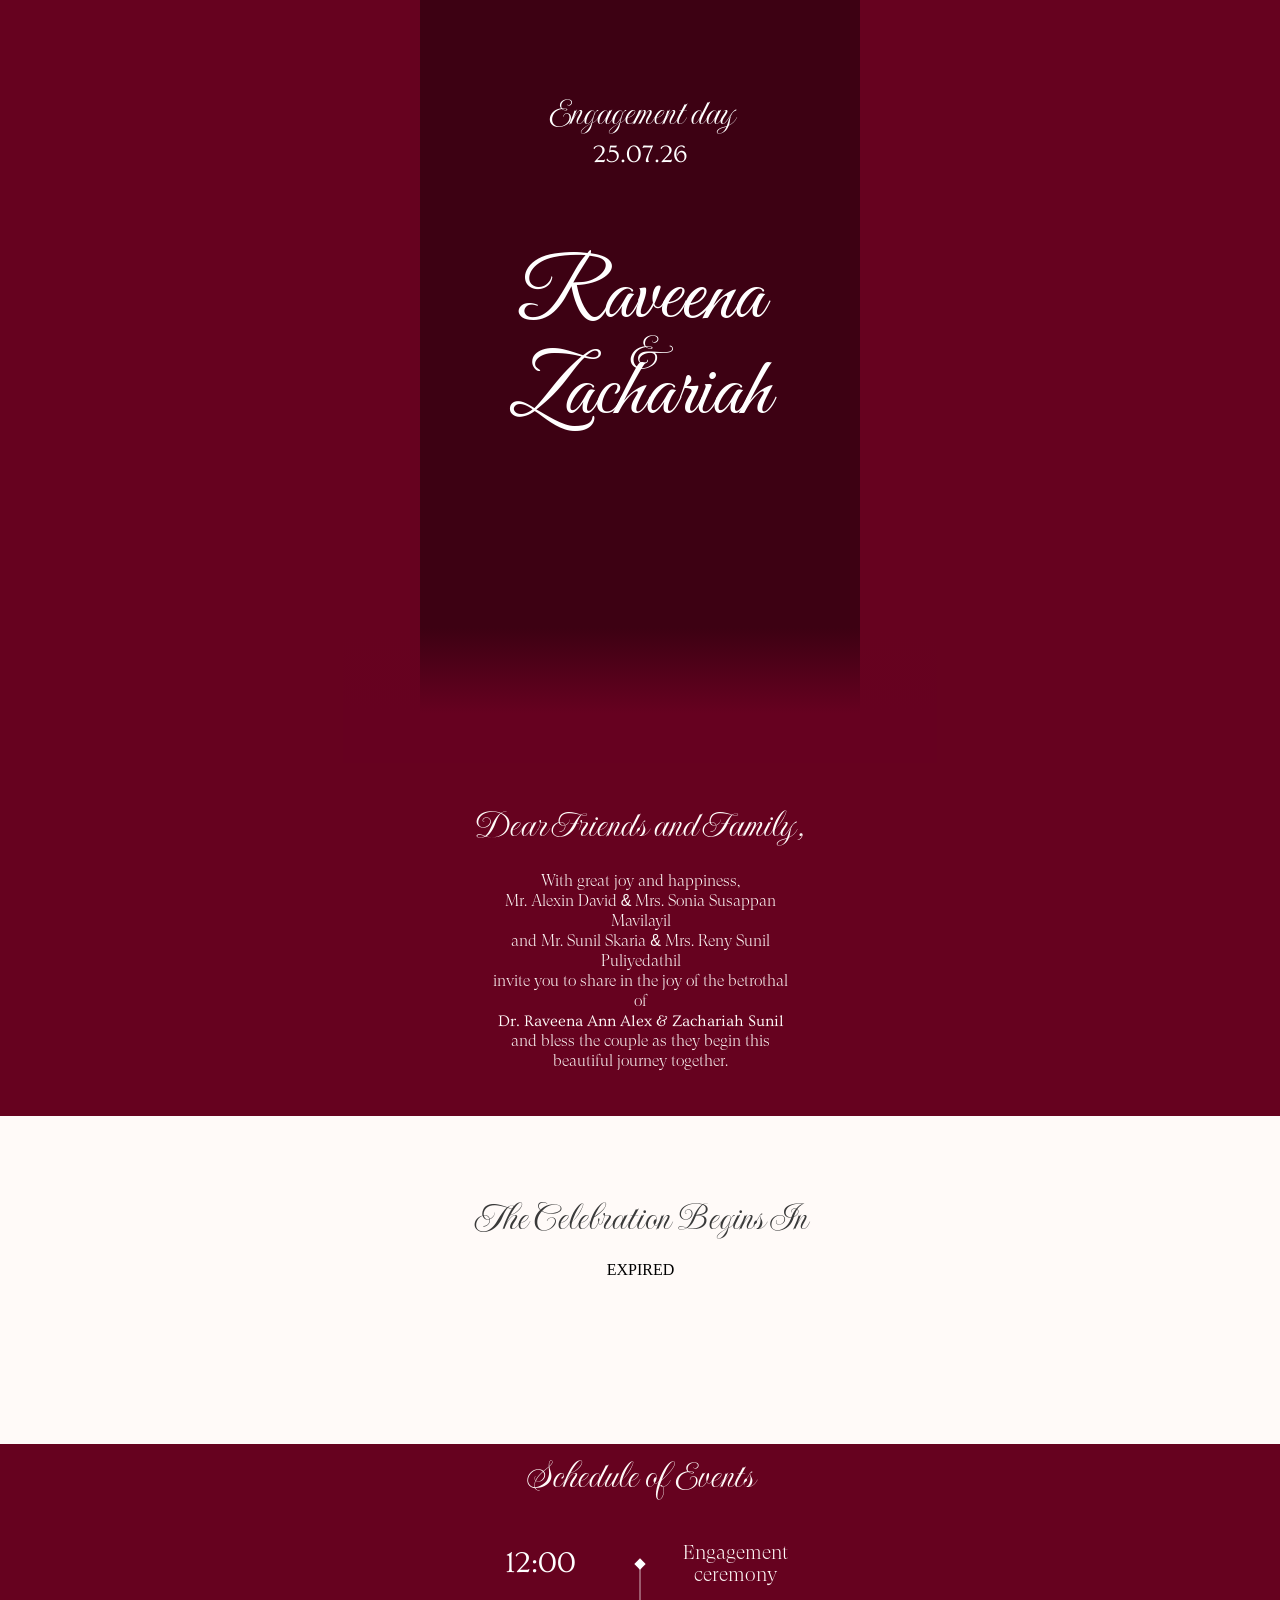
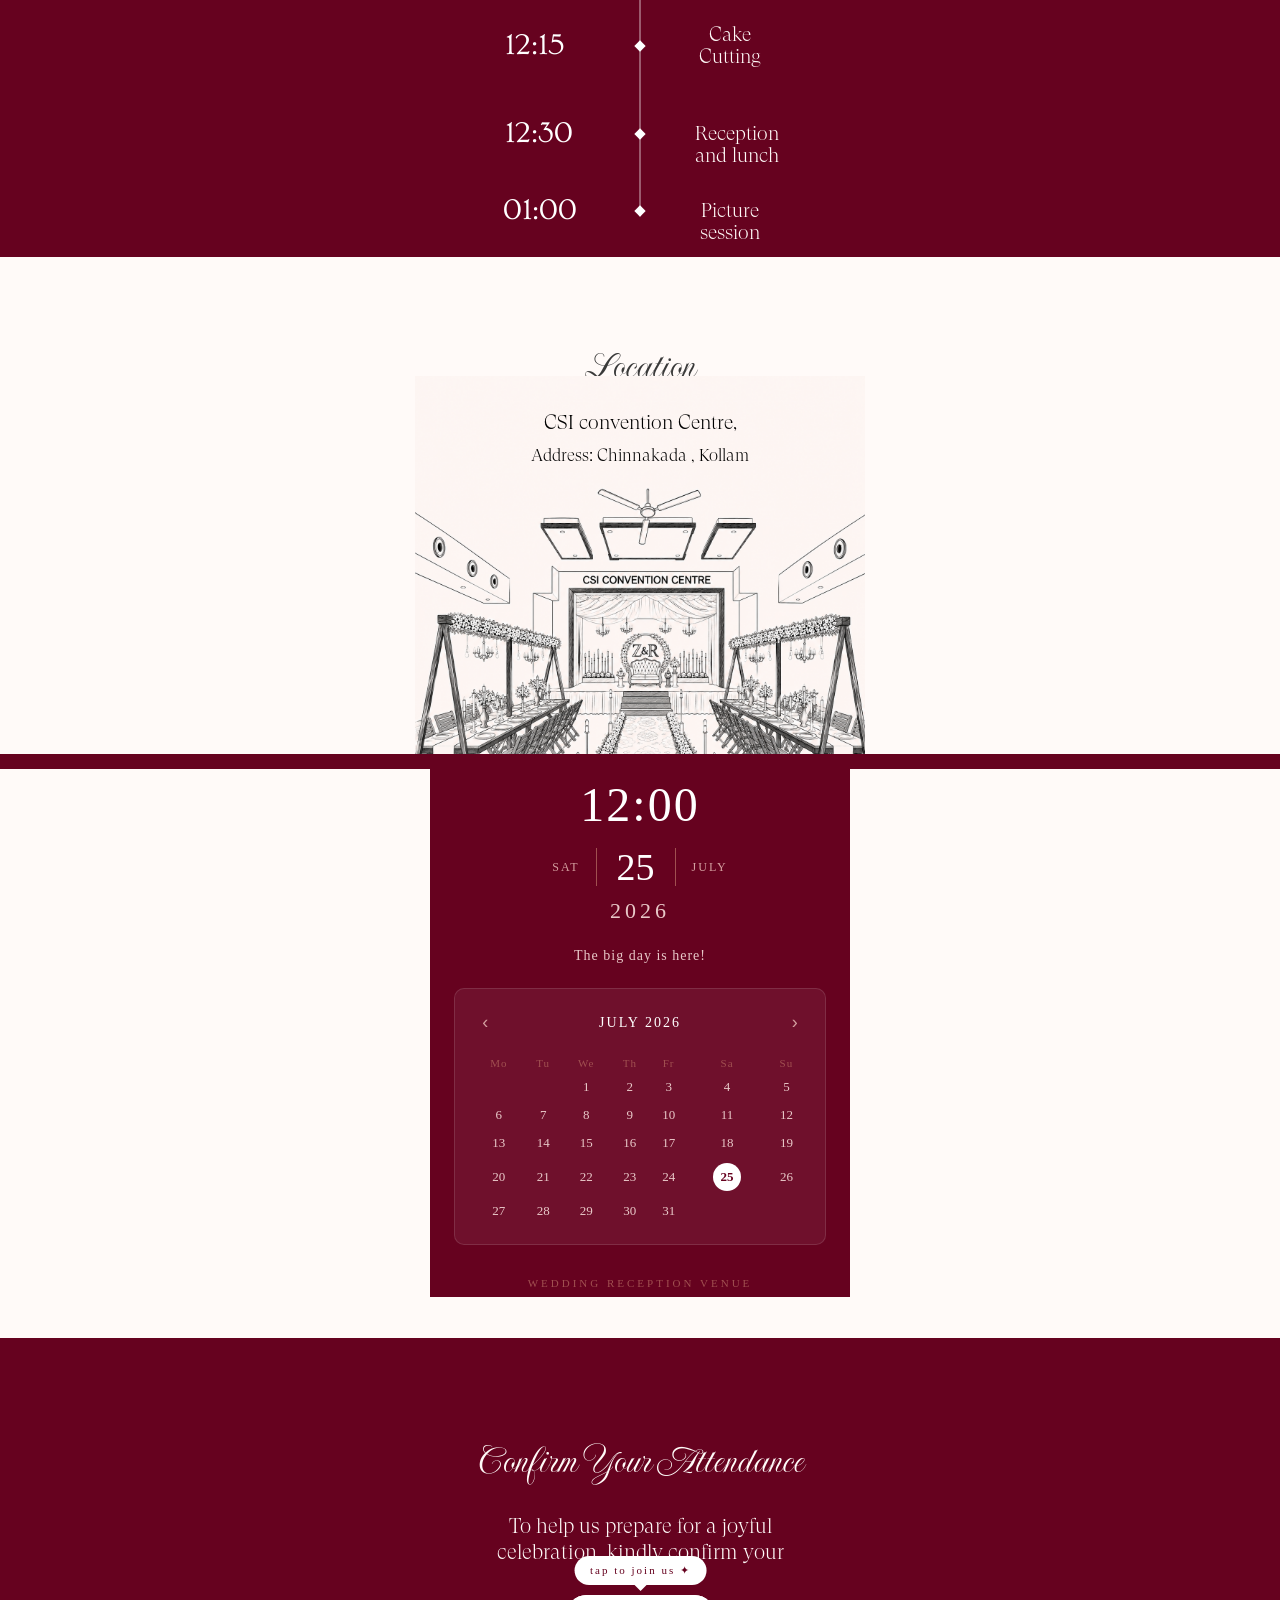
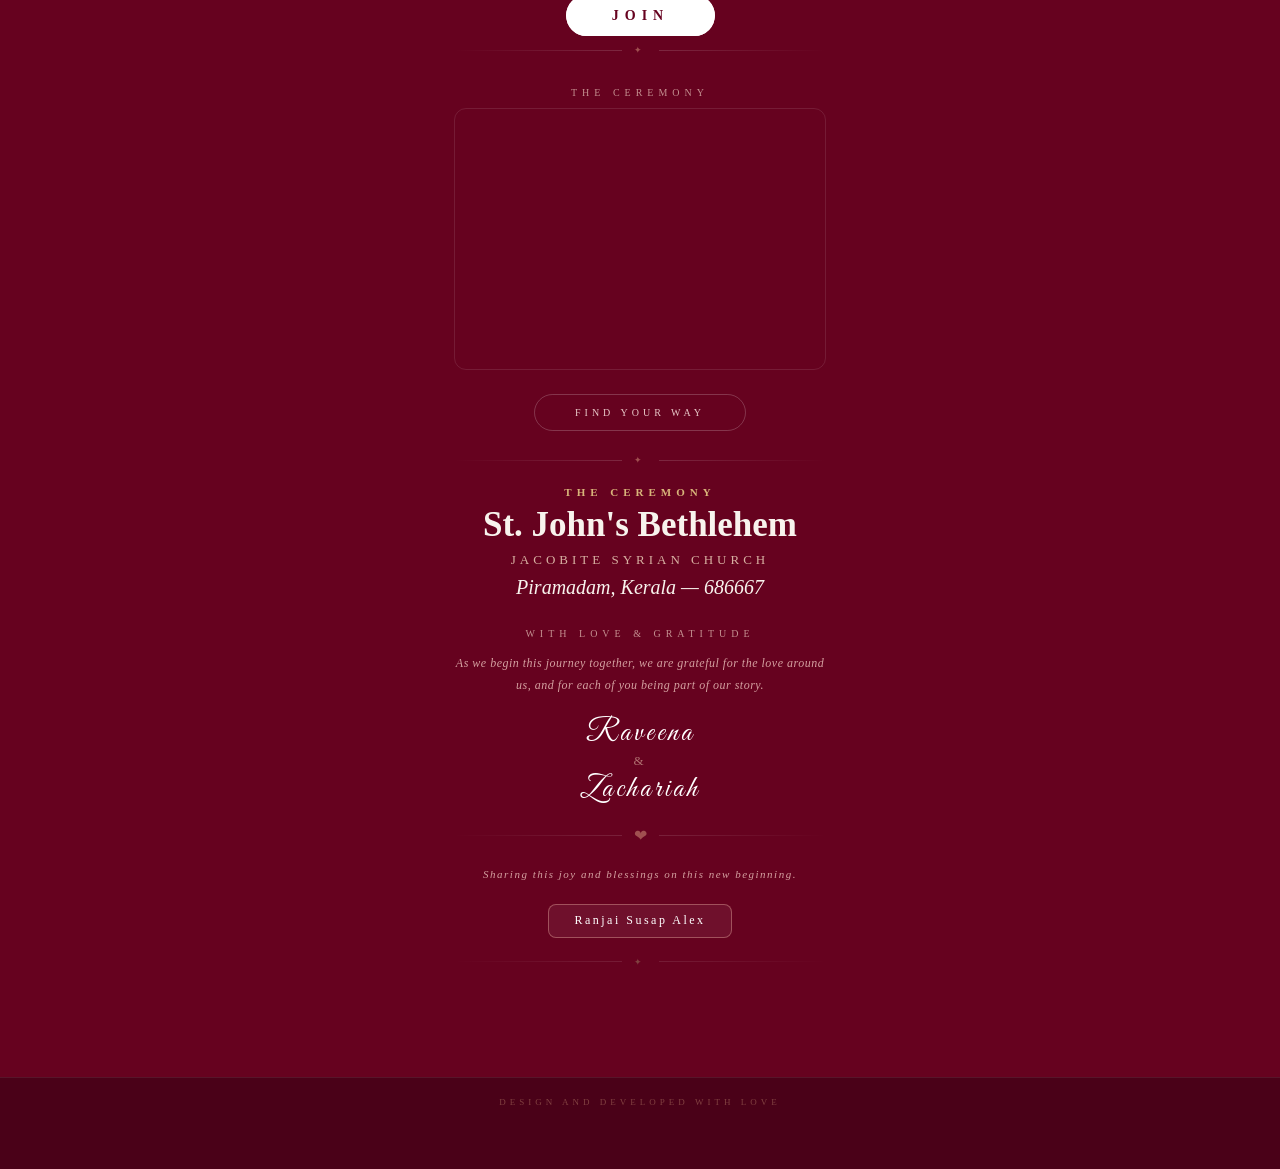
==== index.html @ 15ee2cf8 "add add" ====
<!DOCTYPE html>
<html lang="en">

<head>
  <meta charset="utf-8">
  <meta http-equiv="Content-Type" content="text/html; charset=utf-8">
  <meta name="viewport" content="width=device-width, initial-scale=1.0"> <!--metatextblock-->
  <title>Raveena & Zachariah</title>
  
  <meta property="og:title" content="Wedding Invitation Zachariah & Raveena">
<meta property="og:description" content="Cordially invites you to the wedding of Zachariah & Raveena">
<meta property="og:image" content="https://raveenaxzach.online/images/D1ETbTf0Kpug.png">
<meta property="og:url" content="https://raveenaxzach.online/">
<meta property="og:type" content="website">

  <link rel="shortcut icon" href="images/D1ETbTf0Kpug.png" type="image/x-icon">
  <script src="js/bqSoTrBMsTGD.js" async="" charset="utf-8"></script>
  <link rel="stylesheet" href="css/K0ZNpMz5DOpT.css" type="text/css" media="all" onerror="this.loaderr='y';">
  <link rel="stylesheet" href="css/3DhE2p5eCz8j.css" type="text/css" media="all" onerror="this.loaderr='y';">
  <link rel="stylesheet" href="css/19lm7d50S1TL.css" type="text/css" media="all" onerror="this.loaderr='y';">
  <link rel="stylesheet" href="css/i8yh6ggXkbVr.css" type="text/css" media="print" onload="this.media='all';"
    onerror="this.loaderr='y';"> <noscript>
    <link rel="stylesheet" href="https://static.tildacdn.net/css/i8yh6ggXkbVr.css" type="text/css" media="all" />
  </noscript>
  <link rel="stylesheet" href="css/HwBFJlIQAtsM.css" type="text/css" media="all" onerror="this.loaderr='y';">
  <script nomodule="" src="js/cjNWt3iPOUNZ.js" charset="utf-8"></script>
  <script
    type="text/javascript">function t_onReady(func) { if (document.readyState != 'loading') { func(); } else { document.addEventListener('DOMContentLoaded', func); } }
      function t_onFuncLoad(funcName, okFunc, time) { if (typeof window[funcName] === 'function') { okFunc(); } else { setTimeout(function () { t_onFuncLoad(funcName, okFunc, time); }, (time || 100)); } } function t396_initialScale(t) { var e = document.getElementById("rec" + t); if (e) { var i = e.querySelector(".t396__artboard"); if (i) { window.tn_scale_initial_window_width || (window.tn_scale_initial_window_width = document.documentElement.clientWidth); var a = window.tn_scale_initial_window_width, r = [], n, l = i.getAttribute("data-artboard-screens"); if (l) { l = l.split(","); for (var o = 0; o < l.length; o++)r[o] = parseInt(l[o], 10) } else r = [320, 480, 640, 960, 1200]; for (var o = 0; o < r.length; o++) { var d = r[o]; a >= d && (n = d) } var _ = "edit" === window.allrecords.getAttribute("data-tilda-mode"), c = "center" === t396_getFieldValue(i, "valign", n, r), s = "grid" === t396_getFieldValue(i, "upscale", n, r), w = t396_getFieldValue(i, "height_vh", n, r), g = t396_getFieldValue(i, "height", n, r), u = !!window.opr && !!window.opr.addons || !!window.opera || -1 !== navigator.userAgent.indexOf(" OPR/"); if (!_ && c && !s && !w && g && !u) { var h = parseFloat((a / n).toFixed(3)), f = [i, i.querySelector(".t396__carrier"), i.querySelector(".t396__filter")], v = Math.floor(parseInt(g, 10) * h) + "px", p; i.style.setProperty("--initial-scale-height", v); for (var o = 0; o < f.length; o++)f[o].style.setProperty("height", "var(--initial-scale-height)"); t396_scaleInitial__getElementsToScale(i).forEach((function (t) { t.style.zoom = h })) } } } } function t396_scaleInitial__getElementsToScale(t) { return t ? Array.prototype.slice.call(t.children).filter((function (t) { return t && (t.classList.contains("t396__elem") || t.classList.contains("t396__group")) })) : [] } function t396_getFieldValue(t, e, i, a) { var r, n = a[a.length - 1]; if (!(r = i === n ? t.getAttribute("data-artboard-" + e) : t.getAttribute("data-artboard-" + e + "-res-" + i))) for (var l = 0; l < a.length; l++) { var o = a[l]; if (!(o <= i) && (r = o === n ? t.getAttribute("data-artboard-" + e) : t.getAttribute("data-artboard-" + e + "-res-" + o))) break } return r } window.TN_SCALE_INITIAL_VER = "1.0", window.tn_scale_initial_window_width = null;</script>
  <script src="js/3KkIiYfVNwX3.js" charset="utf-8" defer="" onerror="this.loaderr='y';"></script>
  <script src="js/kEkPfEIoublc.js" charset="utf-8" async="" onerror="this.loaderr='y';"></script>
  <script src="js/0JPJnjpcbPjC.js" charset="utf-8" async="" onerror="this.loaderr='y';"></script>
  <script src="js/nnaJAmx5jpL1.js" charset="utf-8" async="" onerror="this.loaderr='y';"></script>
  <script src="js/CazovSv9cAoB.js" charset="utf-8" async="" onerror="this.loaderr='y';"></script>
  <script src="js/YJePnmlvGB0k.js" charset="utf-8" async="" onerror="this.loaderr='y';"></script>
  <script src="js/HHetzWemiw0u.js" charset="utf-8" async="" onerror="this.loaderr='y';"></script>
  <script src="js/sDx8rQVxRAH9.js" charset="utf-8" async="" onerror="this.loaderr='y';"></script>
  <script src="js/ael1rXyvOznO.js" charset="utf-8" async="" onerror="this.loaderr='y';"></script>
  <script src="js/vHW7RG372Q8G.js" charset="utf-8" async="" onerror="this.loaderr='y';"></script>
  <script src="js/LjwomB0rTgb0.js" charset="utf-8" async="" onerror="this.loaderr='y';"></script>
  <script type="text/javascript">window.dataLayer = window.dataLayer || [];</script>
  <script type="text/javascript">(function () {
      var ttt = 'cebo'; var tt = 'oog'; var re = new RegExp("bot|g" + tt + "le|yandex|baidu|bing|msn|duckduckbot|teoma|slurp|crawler|spider|robot|crawling|fa" + ttt + "ok", "i"); if ((re.test(navigator.userAgent)) === false && typeof (sessionStorage) != 'undefined' && sessionStorage.getItem('visited') !== 'y' && document.visibilityState) {
        var style = document.createElement('style'); style.type = 'text/css'; style.innerHTML = '@media screen and (min-width: 980px) {.t-records {opacity: 0;}.t-records_animated {-webkit-transition: opacity ease-in-out .2s;-moz-transition: opacity ease-in-out .2s;-o-transition: opacity ease-in-out .2s;transition: opacity ease-in-out .2s;}.t-records.t-records_visible {opacity: 1;}}'; document.getElementsByTagName('head')[0].appendChild(style); function t_setvisRecs() { var alr = document.querySelectorAll('.t-records'); Array.prototype.forEach.call(alr, function (el) { el.classList.add("t-records_animated"); }); setTimeout(function () { Array.prototype.forEach.call(alr, function (el) { el.classList.add("t-records_visible"); }); sessionStorage.setItem("visited", "y"); }, 400); }
        document.addEventListener('DOMContentLoaded', t_setvisRecs);
      }
    })();</script>
</head>

<body class="t-body" style="margin:0;"> <!--allrecords-->
  <div id="allrecords" class="t-records" data-hook="blocks-collection-content-node" data-tilda-project-id="8424802"
    data-tilda-page-id="124649566" data-tilda-page-alias="template5"
    data-tilda-formskey="5588e262e61cf2fc3985f22bf8424802" data-tilda-cookie="no" data-tilda-lazy="yes"
    data-tilda-root-zone="one" data-tilda-project-country="NL">
    <div id="rec2052880283" class="r t-rec t-screenmax-980px" style=" " data-animationappear="off"
      data-record-type="396" data-screen-max="980px"> <!-- T396 -->
      <style>
        #rec2052880283 .t396__artboard {
          position: absolute;
          width: 100%;
          z-index: 990;
        }

        #rec2052880283 .t396__artboard {
          height: 850px;
        }

        #rec2052880283 .t396__filter {
          height: 850px;
        }

        #rec2052880283 .t396__carrier {
          height: 850px;
          background-position: center center;
          background-attachment: scroll;
          background-size: cover;
          background-repeat: no-repeat;
        }

        @media screen and (max-width:1199px) {

          #rec2052880283 .t396__artboard,
          #rec2052880283 .t396__filter,
          #rec2052880283 .t396__carrier {}

          #rec2052880283 .t396__filter {}

          #rec2052880283 .t396__carrier {
            background-attachment: scroll;
          }
        }

        @media screen and (max-width:959px) {

          #rec2052880283 .t396__artboard,
          #rec2052880283 .t396__filter,
          #rec2052880283 .t396__carrier {}

          #rec2052880283 .t396__filter {}

          #rec2052880283 .t396__carrier {
            background-attachment: scroll;
          }
        }

        @media screen and (max-width:639px) {

          #rec2052880283 .t396__artboard,
          #rec2052880283 .t396__filter,
          #rec2052880283 .t396__carrier {}

          #rec2052880283 .t396__filter {}

          #rec2052880283 .t396__carrier {
            background-attachment: scroll;
          }
        }

        @media screen and (max-width:479px) {

          #rec2052880283 .t396__artboard,
          #rec2052880283 .t396__filter,
          #rec2052880283 .t396__carrier {
            height: 850px;
          }

          #rec2052880283 .t396__filter {}

          #rec2052880283 .t396__carrier {
            background-attachment: scroll;
          }
        }

        #rec2052880283 .tn-elem[data-elem-id="1773848179361"] {
          z-index: 3;
          top: -13px;
          ;
          left: calc(50% - 600px + 98px);
          ;
          width: 467px;
          height: auto;
        }

        #rec2052880283 .tn-elem.t396__elem--anim-hidden[data-elem-id="1773848179361"] {
          opacity: 0;
        }

        #rec2052880283 .tn-elem[data-elem-id="1773848179361"] .tn-atom {
          border-radius: 0px 0px 0px 0px;
          background-position: center center;
          border-width: var(--t396-borderwidth, 0);
          border-style: var(--t396-borderstyle, solid);
          border-color: var(--t396-bordercolor, transparent);
          transition: background-color var(--t396-speedhover, 0s) ease-in-out, color var(--t396-speedhover, 0s) ease-in-out, border-color var(--t396-speedhover, 0s) ease-in-out, box-shadow var(--t396-shadowshoverspeed, 0.2s) ease-in-out;
        }

        #rec2052880283 .tn-elem[data-elem-id="1773848179361"] .tn-atom__img {
          border-radius: 0px 0px 0px 0px;
          object-position: center center;
        }

        @media screen and (max-width:1199px) {
          #rec2052880283 .tn-elem[data-elem-id="1773848179361"] {
            display: table;
            left: calc(50% - 480px + -22px);
            ;
            height: auto;
          }
        }

        @media screen and (max-width:959px) {
          #rec2052880283 .tn-elem[data-elem-id="1773848179361"] {
            display: table;
            left: calc(50% - 320px + -182px);
            ;
            height: auto;
          }
        }

        @media screen and (max-width:639px) {
          #rec2052880283 .tn-elem[data-elem-id="1773848179361"] {
            display: table;
            left: calc(50% - 240px + -262px);
            ;
            height: auto;
          }
        }

        @media screen and (max-width:479px) {
          #rec2052880283 .tn-elem[data-elem-id="1773848179361"] {
            display: table;
            left: calc(50% - 160px + -342px);
            ;
            height: auto;
          }
        }

        #rec2052880283 .tn-elem[data-elem-id="1773848137949"] {
          z-index: 3;
          top: -13px;
          ;
          left: calc(50% - 600px + 635px);
          ;
          width: 467px;
          height: auto;
        }

        #rec2052880283 .tn-elem.t396__elem--anim-hidden[data-elem-id="1773848137949"] {
          opacity: 0;
        }

        #rec2052880283 .tn-elem[data-elem-id="1773848137949"] .tn-atom {
          border-radius: 0px 0px 0px 0px;
          background-position: center center;
          border-width: var(--t396-borderwidth, 0);
          border-style: var(--t396-borderstyle, solid);
          border-color: var(--t396-bordercolor, transparent);
          transition: background-color var(--t396-speedhover, 0s) ease-in-out, color var(--t396-speedhover, 0s) ease-in-out, border-color var(--t396-speedhover, 0s) ease-in-out, box-shadow var(--t396-shadowshoverspeed, 0.2s) ease-in-out;
        }

        #rec2052880283 .tn-elem[data-elem-id="1773848137949"] .tn-atom__img {
          border-radius: 0px 0px 0px 0px;
          object-position: center center;
        }

        @media screen and (max-width:1199px) {
          #rec2052880283 .tn-elem[data-elem-id="1773848137949"] {
            display: table;
            left: calc(50% - 480px + 515px);
            ;
            height: auto;
          }
        }

        @media screen and (max-width:959px) {
          #rec2052880283 .tn-elem[data-elem-id="1773848137949"] {
            display: table;
            left: calc(50% - 320px + 355px);
            ;
            height: auto;
          }
        }

        @media screen and (max-width:639px) {
          #rec2052880283 .tn-elem[data-elem-id="1773848137949"] {
            display: table;
            left: calc(50% - 240px + 275px);
            ;
            height: auto;
          }
        }

        @media screen and (max-width:479px) {
          #rec2052880283 .tn-elem[data-elem-id="1773848137949"] {
            display: table;
            left: calc(50% - 160px + 195px);
            ;
            height: auto;
          }
        }

        #rec2052880283 .tn-elem[data-elem-id="1773847988093"] {
          z-index: 3;
          top: 271px;
          ;
          left: calc(50% - 600px + 95px);
          ;
          width: 1011px;
          height: auto;
        }

        #rec2052880283 .tn-elem.t396__elem--anim-hidden[data-elem-id="1773847988093"] {
          opacity: 0;
        }

        #rec2052880283 .tn-elem[data-elem-id="1773847988093"] .tn-atom {
          border-radius: 0px 0px 0px 0px;
          background-position: center center;
          border-width: var(--t396-borderwidth, 0);
          border-style: var(--t396-borderstyle, solid);
          border-color: var(--t396-bordercolor, transparent);
          transition: background-color var(--t396-speedhover, 0s) ease-in-out, color var(--t396-speedhover, 0s) ease-in-out, border-color var(--t396-speedhover, 0s) ease-in-out, box-shadow var(--t396-shadowshoverspeed, 0.2s) ease-in-out;
        }

        #rec2052880283 .tn-elem[data-elem-id="1773847988093"] .tn-atom__img {
          border-radius: 0px 0px 0px 0px;
          object-position: center center;
        }

        @media screen and (max-width:1199px) {
          #rec2052880283 .tn-elem[data-elem-id="1773847988093"] {
            display: table;
            left: calc(50% - 480px + -25px);
            ;
            height: auto;
          }
        }

        @media screen and (max-width:959px) {
          #rec2052880283 .tn-elem[data-elem-id="1773847988093"] {
            display: table;
            left: calc(50% - 320px + -185px);
            ;
            height: auto;
          }
        }

        @media screen and (max-width:639px) {
          #rec2052880283 .tn-elem[data-elem-id="1773847988093"] {
            display: table;
            left: calc(50% - 240px + -265px);
            ;
            height: auto;
          }
        }

        @media screen and (max-width:479px) {
          #rec2052880283 .tn-elem[data-elem-id="1773847988093"] {
            display: table;
            left: calc(50% - 160px + -345px);
            ;
            height: auto;
          }
        }

        #rec2052880283 .tn-elem[data-elem-id="1773847892509"] {
          z-index: 3;
          top: -6px;
          ;
          left: calc(50% - 600px + 94px);
          ;
          width: 1012px;
          height: auto;
        }

        #rec2052880283 .tn-elem.t396__elem--anim-hidden[data-elem-id="1773847892509"] {
          opacity: 0;
        }

        #rec2052880283 .tn-elem[data-elem-id="1773847892509"] .tn-atom {
          border-radius: 0px 0px 0px 0px;
          background-position: center center;
          border-width: var(--t396-borderwidth, 0);
          border-style: var(--t396-borderstyle, solid);
          border-color: var(--t396-bordercolor, transparent);
          transition: background-color var(--t396-speedhover, 0s) ease-in-out, color var(--t396-speedhover, 0s) ease-in-out, border-color var(--t396-speedhover, 0s) ease-in-out, box-shadow var(--t396-shadowshoverspeed, 0.2s) ease-in-out;
        }

        #rec2052880283 .tn-elem[data-elem-id="1773847892509"] .tn-atom__img {
          border-radius: 0px 0px 0px 0px;
          object-position: center center;
        }

        @media screen and (max-width:1199px) {
          #rec2052880283 .tn-elem[data-elem-id="1773847892509"] {
            display: table;
            left: calc(50% - 480px + -26px);
            ;
            height: auto;
          }
        }

        @media screen and (max-width:959px) {
          #rec2052880283 .tn-elem[data-elem-id="1773847892509"] {
            display: table;
            left: calc(50% - 320px + -186px);
            ;
            height: auto;
          }
        }

        @media screen and (max-width:639px) {
          #rec2052880283 .tn-elem[data-elem-id="1773847892509"] {
            display: table;
            left: calc(50% - 240px + -266px);
            ;
            height: auto;
          }
        }

        @media screen and (max-width:479px) {
          #rec2052880283 .tn-elem[data-elem-id="1773847892509"] {
            display: table;
            left: calc(50% - 160px + -346px);
            ;
            height: auto;
          }
        }

        #rec2052880283 .tn-elem[data-elem-id="1773847037346"] {
          z-index: 3;
          top: 288px;
          ;
          left: calc(50% - 600px + 515px);
          ;
          width: 170px;
          height: auto;
        }

        #rec2052880283 .tn-elem.t396__elem--anim-hidden[data-elem-id="1773847037346"] {
          opacity: 0;
        }

        #rec2052880283 .tn-elem[data-elem-id="1773847037346"] .tn-atom {
          border-radius: 0px 0px 0px 0px;
          background-position: center center;
          border-width: var(--t396-borderwidth, 0);
          border-style: var(--t396-borderstyle, solid);
          border-color: var(--t396-bordercolor, transparent);
          transition: background-color var(--t396-speedhover, 0s) ease-in-out, color var(--t396-speedhover, 0s) ease-in-out, border-color var(--t396-speedhover, 0s) ease-in-out, box-shadow var(--t396-shadowshoverspeed, 0.2s) ease-in-out;
        }

        #rec2052880283 .tn-elem[data-elem-id="1773847037346"] .tn-atom__img {
          border-radius: 0px 0px 0px 0px;
          object-position: center center;
        }

        @media screen and (max-width:1199px) {
          #rec2052880283 .tn-elem[data-elem-id="1773847037346"] {
            display: table;
            left: calc(50% - 480px + 395px);
            ;
            height: auto;
          }
        }

        @media screen and (max-width:959px) {
          #rec2052880283 .tn-elem[data-elem-id="1773847037346"] {
            display: table;
            left: calc(50% - 320px + 235px);
            ;
            height: auto;
          }
        }

        @media screen and (max-width:639px) {
          #rec2052880283 .tn-elem[data-elem-id="1773847037346"] {
            display: table;
            left: calc(50% - 240px + 155px);
            ;
            height: auto;
          }
        }

        @media screen and (max-width:479px) {
          #rec2052880283 .tn-elem[data-elem-id="1773847037346"] {
            display: table;
            left: calc(50% - 160px + 75px);
            ;
            height: auto;
          }
        }

        #rec2052880283 .tn-elem[data-elem-id="1773926384566"] {
          color: #66021f;
          text-align: center;
          z-index: 3;
          top: 468px;
          ;
          left: calc(50% - 600px + 535px);
          ;
          width: 130px;
          height: auto;
        }

        #rec2052880283 .tn-elem.t396__elem--anim-hidden[data-elem-id="1773926384566"] {
          opacity: 0;
        }

        #rec2052880283 .tn-elem[data-elem-id="1773926384566"] .tn-atom {
          vertical-align: middle;
          color: #66021f;
          font-size: 20px;
          font-family: 'newtemplate', Arial, sans-serif;
          line-height: 1.55;
          font-weight: 400;
          background-position: center center;
          border-width: var(--t396-borderwidth, 0);
          border-style: var(--t396-borderstyle, solid);
          border-color: var(--t396-bordercolor, transparent);
          transition: background-color var(--t396-speedhover, 0s) ease-in-out, color var(--t396-speedhover, 0s) ease-in-out, border-color var(--t396-speedhover, 0s) ease-in-out, box-shadow var(--t396-shadowshoverspeed, 0.2s) ease-in-out;
          --t396-shadow-text-opacity: 100%;
          text-shadow: var(--t396-shadow-text-x, 0px) var(--t396-shadow-text-y, 0px) var(--t396-shadow-text-blur, 0px) rgba(var(--t396-shadow-text-color), var(--t396-shadow-text-opacity, 100%));
        }

        @media screen and (max-width:1199px) {
          #rec2052880283 .tn-elem[data-elem-id="1773926384566"] {
            display: table;
            left: calc(50% - 480px + 415px);
            ;
            width: px;
            height: auto;
          }

          #rec2052880283 .tn-elem[data-elem-id="1773926384566"] .tn-atom {
            white-space: normal;
            background-size: cover;
          }
        }

        @media screen and (max-width:959px) {
          #rec2052880283 .tn-elem[data-elem-id="1773926384566"] {
            display: table;
            left: calc(50% - 320px + 255px);
            ;
            width: px;
            height: auto;
          }

          #rec2052880283 .tn-elem[data-elem-id="1773926384566"] .tn-atom {
            white-space: normal;
            background-size: cover;
          }
        }

        @media screen and (max-width:639px) {
          #rec2052880283 .tn-elem[data-elem-id="1773926384566"] {
            display: table;
            left: calc(50% - 240px + 175px);
            ;
            width: px;
            height: auto;
          }

          #rec2052880283 .tn-elem[data-elem-id="1773926384566"] .tn-atom {
            white-space: normal;
            background-size: cover;
          }
        }

        @media screen and (max-width:479px) {
          #rec2052880283 .tn-elem[data-elem-id="1773926384566"] {
            display: table;
            left: calc(50% - 160px + 95px);
            ;
            width: px;
            height: auto;
          }

          #rec2052880283 .tn-elem[data-elem-id="1773926384566"] .tn-atom {
            white-space: normal;
            background-size: cover;
          }
        }
      </style>
      <div class="t396">
        <div class="t396__artboard" data-artboard-recid="2052880283" data-artboard-screens="320,480,640,960,1200"
          data-artboard-height="850" data-artboard-valign="center" data-artboard-upscale="grid"
          data-artboard-pos="absolute" data-artboard-fixed-need-js="y" data-artboard-height-res-320="850">
          <div class="t396__carrier" data-artboard-recid="2052880283"></div>
          <div class="t396__filter" data-artboard-recid="2052880283"></div>
          <div class="t396__elem tn-elem tn-elem__20528802831773848179361 " data-elem-id="1773848179361"
            data-elem-type="image" data-field-top-value="-13" data-field-left-value="98" data-field-height-value="874"
            data-field-width-value="467" data-field-axisy-value="top" data-field-axisx-value="left"
            data-field-container-value="grid" data-field-topunits-value="px" data-field-leftunits-value="px"
            data-field-heightunits-value="px" data-field-widthunits-value="px" data-animate-mobile="y"
            data-animate-sbs-event="click" data-animate-sbs-trgels="1773847037346" data-animate-sbs-loop="once"
            data-animate-sbs-opts="[{'mx':0,'my':0,'sx':1,'sy':1,'op':1,'ro':0,'ti':0,'ea':'0','dt':0},{'mx':-560,'my':0,'sx':1,'sy':1,'op':1,'ro':0,'ti':2000,'ea':'0','dt':2500},{'mx':-560,'my':0,'sx':1,'sy':1,'op':0,'ro':0,'ti':500,'ea':'0','dt':0}]"
            data-field-filewidth-value="461" data-field-fileheight-value="863" data-field-heightmode-value="hug"
            data-field-left-res-320-value="-342" data-field-height-res-320-value="874"
            data-field-left-res-480-value="-262" data-field-height-res-480-value="874"
            data-field-left-res-640-value="-182" data-field-height-res-640-value="874"
            data-field-left-res-960-value="-22" data-field-height-res-960-value="874">
            <div class="tn-atom"> <img class="tn-atom__img t-img"
                data-original="https://static.tildacdn.net/tild6338-3733-4431-a363-306634383864/Polygon_4.png"
                src="images/LoQBYBSo3ZwX.png" alt="" imgfield="tn_img_1773848179361"> </div>
          </div>
          <div class="t396__elem tn-elem tn-elem__20528802831773848137949 " data-elem-id="1773848137949"
            data-elem-type="image" data-field-top-value="-13" data-field-left-value="635" data-field-height-value="874"
            data-field-width-value="467" data-field-axisy-value="top" data-field-axisx-value="left"
            data-field-container-value="grid" data-field-topunits-value="px" data-field-leftunits-value="px"
            data-field-heightunits-value="px" data-field-widthunits-value="px" data-animate-mobile="y"
            data-animate-sbs-event="click" data-animate-sbs-trgels="1773847037346" data-animate-sbs-loop="once"
            data-animate-sbs-opts="[{'mx':0,'my':0,'sx':1,'sy':1,'op':1,'ro':0,'ti':0,'ea':'0','dt':0},{'mx':559,'my':0,'sx':1,'sy':1,'op':1,'ro':0,'ti':2000,'ea':'0','dt':2500},{'mx':559,'my':0,'sx':1,'sy':1,'op':0,'ro':0,'ti':500,'ea':'0','dt':0}]"
            data-field-filewidth-value="461" data-field-fileheight-value="863" data-field-heightmode-value="hug"
            data-field-left-res-320-value="195" data-field-height-res-320-value="874"
            data-field-left-res-480-value="275" data-field-height-res-480-value="874"
            data-field-left-res-640-value="355" data-field-height-res-640-value="874"
            data-field-left-res-960-value="515" data-field-height-res-960-value="874">
            <div class="tn-atom"> <img class="tn-atom__img t-img"
                data-original="https://static.tildacdn.net/tild3636-6566-4132-b665-343766326335/Polygon_3.png"
                src="images/mkSsb07p5CsN.png" alt="" imgfield="tn_img_1773848137949"> </div>
          </div>
          <div class="t396__elem tn-elem tn-elem__20528802831773847988093 " data-elem-id="1773847988093"
            data-elem-type="image" data-field-top-value="271" data-field-left-value="95" data-field-height-value="581"
            data-field-width-value="1011" data-field-axisy-value="top" data-field-axisx-value="left"
            data-field-container-value="grid" data-field-topunits-value="px" data-field-leftunits-value="px"
            data-field-heightunits-value="px" data-field-widthunits-value="px" data-animate-mobile="y"
            data-animate-sbs-event="click" data-animate-sbs-trgels="1773847037346" data-animate-sbs-loop="once"
            data-animate-sbs-opts="[{'mx':0,'my':0,'sx':1,'sy':1,'op':1,'ro':0,'ti':0,'ea':'0','dt':0},{'mx':0,'my':566,'sx':1,'sy':1,'op':1,'ro':0,'ti':1500,'ea':'0','dt':2500}]"
            data-field-filewidth-value="1011" data-field-fileheight-value="581" data-field-heightmode-value="hug"
            data-field-left-res-320-value="-345" data-field-height-res-320-value="581"
            data-field-left-res-480-value="-265" data-field-height-res-480-value="581"
            data-field-left-res-640-value="-185" data-field-height-res-640-value="581"
            data-field-left-res-960-value="-25" data-field-height-res-960-value="581">
            <div class="tn-atom"> <img class="tn-atom__img t-img"
                data-original="https://static.tildacdn.net/tild6262-6339-4933-b833-343039643037/Polygon_2_1.png"
                src="images/l8iYejMfcAo2.png" alt="" imgfield="tn_img_1773847988093"> </div>
          </div>
          <div class="t396__elem tn-elem tn-elem__20528802831773847892509 " data-elem-id="1773847892509"
            data-elem-type="image" data-field-top-value="-6" data-field-left-value="94" data-field-height-value="439"
            data-field-width-value="1012" data-field-axisy-value="top" data-field-axisx-value="left"
            data-field-container-value="grid" data-field-topunits-value="px" data-field-leftunits-value="px"
            data-field-heightunits-value="px" data-field-widthunits-value="px" data-animate-mobile="y"
            data-animate-sbs-event="click" data-animate-sbs-trgels="1773847037346" data-animate-sbs-loop="once"
            data-animate-sbs-opts="[{'mx':0,'my':0,'sx':1,'sy':1,'op':1,'ro':0,'ti':0,'ea':'0','dt':0},{'mx':0,'my':-430,'sx':1,'sy':1,'op':1,'ro':0,'ti':1500,'ea':'0','dt':2500}]"
            data-field-filewidth-value="989" data-field-fileheight-value="429" data-field-heightmode-value="hug"
            data-field-left-res-320-value="-346" data-field-height-res-320-value="439"
            data-field-left-res-480-value="-266" data-field-height-res-480-value="439"
            data-field-left-res-640-value="-186" data-field-height-res-640-value="439"
            data-field-left-res-960-value="-26" data-field-height-res-960-value="439">
            <div class="tn-atom"> <img class="tn-atom__img t-img"
                data-original="https://static.tildacdn.net/tild3762-3738-4361-b134-333538333135/Polygon_1_3.png"
                src="images/wcpckuP0N89m.png" alt="" imgfield="tn_img_1773847892509"> </div>
          </div>
          <div class="t396__elem tn-elem popup-enter tn-elem__20528802831773847037346 " data-elem-id="1773847037346"
            data-elem-type="image" data-field-top-value="288" data-field-left-value="515" data-field-height-value="170"
            data-field-width-value="170" data-field-axisy-value="top" data-field-axisx-value="left"
            data-field-container-value="grid" data-field-topunits-value="px" data-field-leftunits-value="px"
            data-field-heightunits-value="px" data-field-widthunits-value="px" data-animate-mobile="y"
            data-animate-sbs-event="click" data-animate-sbs-loop="once"
            data-animate-sbs-opts="[{'mx':0,'my':0,'sx':1,'sy':1,'op':1,'ro':0,'ti':0,'ea':'0','dt':0},{'mx':0,'my':0,'sx':1.22,'sy':1.22,'op':0,'ro':0,'ti':1500,'ea':'0','dt':1000}]"
            data-field-filewidth-value="963" data-field-fileheight-value="963" data-field-heightmode-value="hug"
            data-field-left-res-320-value="75" data-field-height-res-320-value="170" data-field-left-res-480-value="155"
            data-field-height-res-480-value="170" data-field-left-res-640-value="235"
            data-field-height-res-640-value="170" data-field-left-res-960-value="395"
            data-field-height-res-960-value="170">
            <div class="tn-atom"> <img class="tn-atom__img t-img"
                data-original="images/D1ETbTf0Kpug.png"
                src="images/D1ETbTf0Kpug.png" alt="" imgfield="tn_img_1773847037346"> </div>
          </div>
          <div class="t396__elem tn-elem tn-elem__20528802831773926384566 " data-elem-id="1773926384566"
            data-elem-type="text" data-field-top-value="468" data-field-left-value="535" data-field-height-value="31"
            data-field-width-value="130" data-field-axisy-value="top" data-field-axisx-value="left"
            data-field-container-value="grid" data-field-topunits-value="px" data-field-leftunits-value="px"
            data-field-heightunits-value="px" data-field-widthunits-value="px" data-animate-mobile="y"
            data-animate-sbs-event="click" data-animate-sbs-trgels="1773847037346" data-animate-sbs-loop="once"
            data-animate-sbs-opts="[{'mx':0,'my':0,'sx':1,'sy':1,'op':1,'ro':0,'ti':0,'ea':'0','dt':0},{'mx':0,'my':0,'sx':1,'sy':1,'op':0,'ro':0,'ti':1500,'ea':'0','dt':0}]"
            data-field-textfit-value="autoheight" data-field-fontsize-value="20" data-field-left-res-320-value="95"
            data-field-left-res-480-value="175" data-field-left-res-640-value="255" data-field-left-res-960-value="415">
            <div class="tn-atom" field="tn_text_1773926384566">Click to open</div>
          </div>
        </div>
      </div>
      <script>t_onReady(function () { t_onFuncLoad('t396_init', function () { t396_init('2052880283'); }); });</script>
      <!-- /T396 -->
    </div>
    <div id="rec2052873013" class="r t-rec t-screenmax-980px" style=" " data-animationappear="off"
      data-record-type="131" data-screen-max="980px"> <!-- T123 -->
      <div class="t123">
        <div class="t-container_100 ">
          <div class="t-width t-width_100 "> <!-- nominify begin --> <!-- Hidden Audio -->
            <div style="display:none"> <audio id="invitation-audio" loop="">
                <source src="media/Alex%20Warren%20-%20Ordinary%20Lyrics.mp3" type="audio/mp3">
                Your browser does not support the audio element.
              </audio> </div> <!-- Floating Play/Pause Button -->
            <div id="audio-control" style="
  position: fixed;
  bottom: 20px;
  right: 20px;
  width: 60px;
  height: 60px;
  background: #66021F;
  border-radius: 50%;
  display: flex;
  justify-content: center;
  align-items: center;
  z-index: 2147483647;
  cursor: pointer;
  box-shadow: 0 4px 6px rgba(0, 0, 0, 0.1);
  visibility: hidden;
  opacity: 0;
  transition: visibility 0s, opacity 0.3s ease-in-out;">
              <div id="audio-icon" style="width: 30px; height: 30px; fill: white;"> <svg id="icon-pause"
                  xmlns="http://www.w3.org/2000/svg" viewBox="0 0 24 24" style="display: block;">
                  <rect x="6" y="5" width="4" height="14" rx="1"></rect>
                  <rect x="14" y="5" width="4" height="14" rx="1"></rect>
                </svg> <svg id="icon-play" xmlns="http://www.w3.org/2000/svg" viewBox="0 0 24 24"
                  style="display: none;">
                  <polygon points="5,3 19,12 5,21"></polygon>
                </svg> </div>
            </div>
            <script>
              function waitForButton(selector, callback) {
                const button = document.querySelector(selector);
                if (button) {
                  callback(button);
                } else {
                  setTimeout(() => waitForButton(selector, callback), 100);
                }
              }
              waitForButton('.popup-enter', function (enterButton) {
                const audio = document.getElementById('invitation-audio');
                const audioControl = document.getElementById('audio-control');
                const iconPlay = document.getElementById('icon-play');
                const iconPause = document.getElementById('icon-pause');
                enterButton.addEventListener('click', function () {
                  audio.muted = false;
                  audio.play().then(() => {
                    iconPlay.style.display = 'none';
                    iconPause.style.display = 'block';
                  }).catch(err => console.log('Audio play failed:', err));
                  audioControl.style.visibility = 'visible';
                  audioControl.style.opacity = '1';
                });
                audioControl.addEventListener('click', function () {
                  if (audio.paused) {
                    audio.play();
                    iconPlay.style.display = 'none';
                    iconPause.style.display = 'block';
                  } else {
                    audio.pause();
                    iconPlay.style.display = 'block';
                    iconPause.style.display = 'none';
                  }
                });
              });
            </script> <!-- nominify end -->
          </div>
        </div>
      </div>
    </div>
    <div id="rec2049114373" class="r t-rec" style=" " data-animationappear="off" data-record-type="396"> <!-- T396 -->
      <style>
        #rec2049114373 .t396__artboard {
          height: 763px;
          background-color: #66021f;
        }

        #rec2049114373 .t396__filter {
          height: 763px;
        }

        #rec2049114373 .t396__carrier {
          height: 763px;
          background-position: center center;
          background-attachment: scroll;
          background-size: cover;
          background-repeat: no-repeat;
        }

        @media screen and (max-width:1199px) {

          #rec2049114373 .t396__artboard,
          #rec2049114373 .t396__filter,
          #rec2049114373 .t396__carrier {}

          #rec2049114373 .t396__filter {}

          #rec2049114373 .t396__carrier {
            background-attachment: scroll;
          }
        }

        @media screen and (max-width:959px) {

          #rec2049114373 .t396__artboard,
          #rec2049114373 .t396__filter,
          #rec2049114373 .t396__carrier {}

          #rec2049114373 .t396__filter {}

          #rec2049114373 .t396__carrier {
            background-attachment: scroll;
          }
        }

        @media screen and (max-width:639px) {

          #rec2049114373 .t396__artboard,
          #rec2049114373 .t396__filter,
          #rec2049114373 .t396__carrier {}

          #rec2049114373 .t396__filter {}

          #rec2049114373 .t396__carrier {
            background-attachment: scroll;
          }
        }

        @media screen and (max-width:479px) {

          #rec2049114373 .t396__artboard,
          #rec2049114373 .t396__filter,
          #rec2049114373 .t396__carrier {
            height: 763px;
          }

          #rec2049114373 .t396__filter {}

          #rec2049114373 .t396__carrier {
            background-attachment: scroll;
          }
        }

        #rec2049114373 .tn-elem[data-elem-id="1773841348614000001"] {
          z-index: 3;
          top: 0px;
          ;
          left: calc(50% - 600px + 380px);
          ;
          width: 440px;
          height: 762px;
        }

        #rec2049114373 .tn-elem[data-elem-id="1773841348614000001"] .tn-atom {
          background-position: center center;
          border-width: var(--t396-borderwidth, 0);
          border-style: var(--t396-borderstyle, solid);
          border-color: var(--t396-bordercolor, transparent);
          transition: background-color var(--t396-speedhover, 0s) ease-in-out, color var(--t396-speedhover, 0s) ease-in-out, border-color var(--t396-speedhover, 0s) ease-in-out, box-shadow var(--t396-shadowshoverspeed, 0.2s) ease-in-out;
        }

        @media screen and (max-width:1199px) {
          #rec2049114373 .tn-elem[data-elem-id="1773841348614000001"] {
            display: table;
            top: 0px;
            ;
            left: calc(50% - 480px + 260px);
            ;
            width: 440px;
            height: 491px;
          }
        }

        @media screen and (max-width:959px) {
          #rec2049114373 .tn-elem[data-elem-id="1773841348614000001"] {
            display: table;
            top: 0px;
            ;
            left: calc(50% - 320px + 100px);
            ;
            width: 440px;
          }
        }

        @media screen and (max-width:639px) {
          #rec2049114373 .tn-elem[data-elem-id="1773841348614000001"] {
            display: table;
            left: calc(50% - 240px + 20px);
            ;
            width: 440px;
          }
        }

        @media screen and (max-width:479px) {
          #rec2049114373 .tn-elem[data-elem-id="1773841348614000001"] {
            display: table;
            left: calc(50% - 160px + -60px);
            ;
            width: 440px;
            height: 492px;
          }
        }

        #rec2049114373 .tn-elem[data-elem-id="1763402091707"] {
          z-index: 3;
          top: 0px;
          ;
          left: calc(50% - 600px + 380px);
          ;
          width: 440px;
          height: 763px;
        }

        #rec2049114373 .tn-elem[data-elem-id="1763402091707"] .tn-atom {
          border-radius: 0px 0px 0px 0px;
          opacity: 0.4;
          background-color: #000000;
          background-position: center center;
          border-width: var(--t396-borderwidth, 0);
          border-style: var(--t396-borderstyle, solid);
          border-color: var(--t396-bordercolor, transparent);
          transition: background-color var(--t396-speedhover, 0s) ease-in-out, color var(--t396-speedhover, 0s) ease-in-out, border-color var(--t396-speedhover, 0s) ease-in-out, box-shadow var(--t396-shadowshoverspeed, 0.2s) ease-in-out;
        }

        @media screen and (max-width:1199px) {
          #rec2049114373 .tn-elem[data-elem-id="1763402091707"] {
            display: table;
            left: calc(50% - 480px + 260px);
            ;
          }
        }

        @media screen and (max-width:959px) {
          #rec2049114373 .tn-elem[data-elem-id="1763402091707"] {
            display: table;
            left: calc(50% - 320px + 100px);
            ;
          }
        }

        @media screen and (max-width:639px) {
          #rec2049114373 .tn-elem[data-elem-id="1763402091707"] {
            display: table;
            left: calc(50% - 240px + 20px);
            ;
          }
        }

        @media screen and (max-width:479px) {
          #rec2049114373 .tn-elem[data-elem-id="1763402091707"] {
            display: table;
            left: calc(50% - 160px + -60px);
            ;
          }
        }

        #rec2049114373 .tn-elem[data-elem-id="1763404892592"] {
          z-index: 3;
          top: 713px;
          ;
          left: calc(50% - 600px + 303px);
          ;
          width: 594px;
          height: 50px;
        }

        #rec2049114373 .tn-elem[data-elem-id="1763404892592"] .tn-atom {
          border-radius: 0px 0px 0px 0px;
          background-color: #660120;
          background-position: center center;
          border-width: var(--t396-borderwidth, 0);
          border-style: var(--t396-borderstyle, solid);
          border-color: var(--t396-bordercolor, transparent);
          transition: background-color var(--t396-speedhover, 0s) ease-in-out, color var(--t396-speedhover, 0s) ease-in-out, border-color var(--t396-speedhover, 0s) ease-in-out, box-shadow var(--t396-shadowshoverspeed, 0.2s) ease-in-out;
        }

        @media screen and (max-width:1199px) {
          #rec2049114373 .tn-elem[data-elem-id="1763404892592"] {
            display: table;
            left: calc(50% - 480px + 157px);
            ;
          }
        }

        @media screen and (max-width:959px) {
          #rec2049114373 .tn-elem[data-elem-id="1763404892592"] {
            display: table;
            left: calc(50% - 320px + -3px);
            ;
          }
        }

        @media screen and (max-width:639px) {
          #rec2049114373 .tn-elem[data-elem-id="1763404892592"] {
            display: table;
            left: calc(50% - 240px + -83px);
            ;
          }
        }

        @media screen and (max-width:479px) {
          #rec2049114373 .tn-elem[data-elem-id="1763404892592"] {
            display: table;
            left: calc(50% - 160px + -137px);
            ;
          }
        }

        #rec2049114373 .tn-elem[data-elem-id="1773404252006000001"] {
          z-index: 3;
          top: 628px;
          ;
          left: calc(50% - 600px + 303px);
          ;
          width: 594px;
          height: 85px;
        }

        #rec2049114373 .tn-elem[data-elem-id="1773404252006000001"] .tn-atom {
          border-radius: 0px 0px 0px 0px;
          background-image: linear-gradient(0turn, rgba(102, 1, 32, 1) 0%, rgba(102, 1, 32, 0) 100%);
          border-width: var(--t396-borderwidth, 0);
          border-style: var(--t396-borderstyle, solid);
          border-color: var(--t396-bordercolor, transparent);
          transition: background-color var(--t396-speedhover, 0s) ease-in-out, color var(--t396-speedhover, 0s) ease-in-out, border-color var(--t396-speedhover, 0s) ease-in-out, box-shadow var(--t396-shadowshoverspeed, 0.2s) ease-in-out;
        }

        @media screen and (max-width:1199px) {
          #rec2049114373 .tn-elem[data-elem-id="1773404252006000001"] {
            display: table;
            left: calc(50% - 480px + 167px);
            ;
          }
        }

        @media screen and (max-width:959px) {
          #rec2049114373 .tn-elem[data-elem-id="1773404252006000001"] {
            display: table;
            left: calc(50% - 320px + 7px);
            ;
          }
        }

        @media screen and (max-width:639px) {
          #rec2049114373 .tn-elem[data-elem-id="1773404252006000001"] {
            display: table;
            left: calc(50% - 240px + -73px);
            ;
          }
        }

        @media screen and (max-width:479px) {
          #rec2049114373 .tn-elem[data-elem-id="1773404252006000001"] {
            display: table;
            left: calc(50% - 160px + -137px);
            ;
          }
        }

        #rec2049114373 .tn-elem[data-elem-id="1763402147625"] {
          color: #ffffff;
          text-align: center;
          z-index: 3;
          top: 274px;
          ;
          left: calc(50% - 600px + 320px);
          ;
          width: 560px;
          height: auto;
        }

        #rec2049114373 .tn-elem[data-elem-id="1763402147625"] .tn-atom {
          vertical-align: middle;
          color: #ffffff;
          font-size: 85px;
          font-family: 'newtemplate', Arial, sans-serif;
          line-height: 0.57;
          font-weight: 500;
          background-position: center center;
          border-width: var(--t396-borderwidth, 0);
          border-style: var(--t396-borderstyle, solid);
          border-color: var(--t396-bordercolor, transparent);
          transition: background-color var(--t396-speedhover, 0s) ease-in-out, color var(--t396-speedhover, 0s) ease-in-out, border-color var(--t396-speedhover, 0s) ease-in-out, box-shadow var(--t396-shadowshoverspeed, 0.2s) ease-in-out;
          --t396-shadow-text-opacity: 100%;
          text-shadow: var(--t396-shadow-text-x, 0px) var(--t396-shadow-text-y, 0px) var(--t396-shadow-text-blur, 0px) rgba(var(--t396-shadow-text-color), var(--t396-shadow-text-opacity, 100%));
        }

        @media screen and (max-width:1199px) {
          #rec2049114373 .tn-elem[data-elem-id="1763402147625"] {
            display: table;
            left: calc(50% - 480px + 200px);
            ;
            width: px;
            height: auto;
          }

          #rec2049114373 .tn-elem[data-elem-id="1763402147625"] .tn-atom {
            white-space: normal;
            background-size: cover;
          }
        }

        @media screen and (max-width:959px) {
          #rec2049114373 .tn-elem[data-elem-id="1763402147625"] {
            display: table;
            left: calc(50% - 320px + 40px);
            ;
            width: px;
            height: auto;
          }

          #rec2049114373 .tn-elem[data-elem-id="1763402147625"] .tn-atom {
            white-space: normal;
            background-size: cover;
          }
        }

        @media screen and (max-width:639px) {
          #rec2049114373 .tn-elem[data-elem-id="1763402147625"] {
            display: table;
            left: calc(50% - 240px + -40px);
            ;
            width: px;
            height: auto;
          }

          #rec2049114373 .tn-elem[data-elem-id="1763402147625"] .tn-atom {
            white-space: normal;
            background-size: cover;
          }
        }

        @media screen and (max-width:479px) {
          #rec2049114373 .tn-elem[data-elem-id="1763402147625"] {
            display: table;
            left: calc(50% - 160px + -120px);
            ;
            width: px;
            height: auto;
          }

          #rec2049114373 .tn-elem[data-elem-id="1763402147625"] .tn-atom {
            white-space: normal;
            background-size: cover;
          }
        }

        #rec2049114373 .tn-elem[data-elem-id="176340398328864790"] {
          color: #ffffff;
          text-align: center;
          z-index: 3;
          top: 94px;
          ;
          left: calc(50% - 600px + 320px);
          ;
          width: 560px;
          height: 37px;
        }

        #rec2049114373 .tn-elem[data-elem-id="176340398328864790"] .tn-atom {
          vertical-align: middle;
          color: #ffffff;
          font-size: 40px;
          font-family: 'newtemplate', Arial, sans-serif;
          line-height: 0.5;
          font-weight: 500;
          background-position: center center;
          border-width: var(--t396-borderwidth, 0);
          border-style: var(--t396-borderstyle, solid);
          border-color: var(--t396-bordercolor, transparent);
          transition: background-color var(--t396-speedhover, 0s) ease-in-out, color var(--t396-speedhover, 0s) ease-in-out, border-color var(--t396-speedhover, 0s) ease-in-out, box-shadow var(--t396-shadowshoverspeed, 0.2s) ease-in-out;
          --t396-shadow-text-opacity: 100%;
          text-shadow: var(--t396-shadow-text-x, 0px) var(--t396-shadow-text-y, 0px) var(--t396-shadow-text-blur, 0px) rgba(var(--t396-shadow-text-color), var(--t396-shadow-text-opacity, 100%));
        }

        @media screen and (max-width:1199px) {
          #rec2049114373 .tn-elem[data-elem-id="176340398328864790"] {
            display: table;
            left: calc(50% - 480px + 200px);
            ;
            width: px;
          }

          #rec2049114373 .tn-elem[data-elem-id="176340398328864790"] .tn-atom {
            white-space: normal;
            background-size: cover;
          }
        }

        @media screen and (max-width:959px) {
          #rec2049114373 .tn-elem[data-elem-id="176340398328864790"] {
            display: table;
            left: calc(50% - 320px + 40px);
            ;
            width: px;
          }

          #rec2049114373 .tn-elem[data-elem-id="176340398328864790"] .tn-atom {
            white-space: normal;
            background-size: cover;
          }
        }

        @media screen and (max-width:639px) {
          #rec2049114373 .tn-elem[data-elem-id="176340398328864790"] {
            display: table;
            left: calc(50% - 240px + -40px);
            ;
            width: px;
          }

          #rec2049114373 .tn-elem[data-elem-id="176340398328864790"] .tn-atom {
            white-space: normal;
            background-size: cover;
          }
        }

        @media screen and (max-width:479px) {
          #rec2049114373 .tn-elem[data-elem-id="176340398328864790"] {
            display: table;
            left: calc(50% - 160px + -120px);
            ;
            width: px;
          }

          #rec2049114373 .tn-elem[data-elem-id="176340398328864790"] .tn-atom {
            white-space: normal;
            background-size: cover;
          }
        }

        #rec2049114373 .tn-elem[data-elem-id="176340401720454780"] {
          color: #ffffff;
          text-align: center;
          z-index: 3;
          top: 136px;
          ;
          left: calc(50% - 600px + 320px);
          ;
          width: 560px;
          height: 37px;
        }

        #rec2049114373 .tn-elem[data-elem-id="176340401720454780"] .tn-atom {
          vertical-align: middle;
          color: #ffffff;
          font-size: 25px;
          font-family: 'newtemplate', Arial, sans-serif;
          line-height: 0.5;
          font-weight: 700;
          background-position: center center;
          border-width: var(--t396-borderwidth, 0);
          border-style: var(--t396-borderstyle, solid);
          border-color: var(--t396-bordercolor, transparent);
          transition: background-color var(--t396-speedhover, 0s) ease-in-out, color var(--t396-speedhover, 0s) ease-in-out, border-color var(--t396-speedhover, 0s) ease-in-out, box-shadow var(--t396-shadowshoverspeed, 0.2s) ease-in-out;
          --t396-shadow-text-opacity: 100%;
          text-shadow: var(--t396-shadow-text-x, 0px) var(--t396-shadow-text-y, 0px) var(--t396-shadow-text-blur, 0px) rgba(var(--t396-shadow-text-color), var(--t396-shadow-text-opacity, 100%));
        }

        @media screen and (max-width:1199px) {
          #rec2049114373 .tn-elem[data-elem-id="176340401720454780"] {
            display: table;
            left: calc(50% - 480px + 200px);
            ;
            width: px;
          }

          #rec2049114373 .tn-elem[data-elem-id="176340401720454780"] .tn-atom {
            white-space: normal;
            background-size: cover;
          }
        }

        @media screen and (max-width:959px) {
          #rec2049114373 .tn-elem[data-elem-id="176340401720454780"] {
            display: table;
            left: calc(50% - 320px + 40px);
            ;
            width: px;
          }

          #rec2049114373 .tn-elem[data-elem-id="176340401720454780"] .tn-atom {
            white-space: normal;
            background-size: cover;
          }
        }

        @media screen and (max-width:639px) {
          #rec2049114373 .tn-elem[data-elem-id="176340401720454780"] {
            display: table;
            left: calc(50% - 240px + -40px);
            ;
            width: px;
          }

          #rec2049114373 .tn-elem[data-elem-id="176340401720454780"] .tn-atom {
            white-space: normal;
            background-size: cover;
          }
        }

        @media screen and (max-width:479px) {
          #rec2049114373 .tn-elem[data-elem-id="176340401720454780"] {
            display: table;
            left: calc(50% - 160px + -120px);
            ;
            width: px;
          }

          #rec2049114373 .tn-elem[data-elem-id="176340401720454780"] .tn-atom {
            white-space: normal;
            background-size: cover;
          }
        }

        #rec2049114373 .tn-elem[data-elem-id="176340390975774690"] {
          color: #ffffff;
          text-align: center;
          z-index: 3;
          top: 325px;
          ;
          left: calc(50% - 600px + 578px);
          ;
          width: 55px;
          height: auto;
        }

        #rec2049114373 .tn-elem[data-elem-id="176340390975774690"] .tn-atom {
          vertical-align: middle;
          color: #ffffff;
          font-size: 50px;
          font-family: 'newtemplate', Arial, sans-serif;
          line-height: 1.1;
          font-weight: 500;
          background-position: center center;
          border-width: var(--t396-borderwidth, 0);
          border-style: var(--t396-borderstyle, solid);
          border-color: var(--t396-bordercolor, transparent);
          transition: background-color var(--t396-speedhover, 0s) ease-in-out, color var(--t396-speedhover, 0s) ease-in-out, border-color var(--t396-speedhover, 0s) ease-in-out, box-shadow var(--t396-shadowshoverspeed, 0.2s) ease-in-out;
          --t396-shadow-text-opacity: 100%;
          text-shadow: var(--t396-shadow-text-x, 0px) var(--t396-shadow-text-y, 0px) var(--t396-shadow-text-blur, 0px) rgba(var(--t396-shadow-text-color), var(--t396-shadow-text-opacity, 100%));
        }

        @media screen and (max-width:1199px) {
          #rec2049114373 .tn-elem[data-elem-id="176340390975774690"] {
            display: table;
            left: calc(50% - 480px + 458px);
            ;
            width: px;
            height: auto;
          }

          #rec2049114373 .tn-elem[data-elem-id="176340390975774690"] .tn-atom {
            white-space: normal;
            background-size: cover;
          }
        }

        @media screen and (max-width:959px) {
          #rec2049114373 .tn-elem[data-elem-id="176340390975774690"] {
            display: table;
            left: calc(50% - 320px + 298px);
            ;
            width: px;
            height: auto;
          }

          #rec2049114373 .tn-elem[data-elem-id="176340390975774690"] .tn-atom {
            white-space: normal;
            background-size: cover;
          }
        }

        @media screen and (max-width:639px) {
          #rec2049114373 .tn-elem[data-elem-id="176340390975774690"] {
            display: table;
            left: calc(50% - 240px + 218px);
            ;
            width: px;
            height: auto;
          }

          #rec2049114373 .tn-elem[data-elem-id="176340390975774690"] .tn-atom {
            white-space: normal;
            background-size: cover;
          }
        }

        @media screen and (max-width:479px) {
          #rec2049114373 .tn-elem[data-elem-id="176340390975774690"] {
            display: table;
            left: calc(50% - 160px + 138px);
            ;
            width: px;
            height: auto;
          }

          #rec2049114373 .tn-elem[data-elem-id="176340390975774690"] .tn-atom {
            white-space: normal;
            background-size: cover;
          }
        }

        #rec2049114373 .tn-elem[data-elem-id="1773404715908"] {
          z-index: 3;
          top: 626px;
          ;
          left: calc(50% - 600px + 344px);
          ;
          width: 136px;
          height: auto;
        }

        #rec2049114373 .tn-elem[data-elem-id="1773404715908"] .tn-atom {
          border-radius: 0px 0px 0px 0px;
          background-position: center center;
          border-width: var(--t396-borderwidth, 0);
          border-style: var(--t396-borderstyle, solid);
          border-color: var(--t396-bordercolor, transparent);
          transition: background-color var(--t396-speedhover, 0s) ease-in-out, color var(--t396-speedhover, 0s) ease-in-out, border-color var(--t396-speedhover, 0s) ease-in-out, box-shadow var(--t396-shadowshoverspeed, 0.2s) ease-in-out;
        }

        #rec2049114373 .tn-elem[data-elem-id="1773404715908"] .tn-atom__img {
          border-radius: 0px 0px 0px 0px;
          object-position: center center;
        }

        @media screen and (max-width:1199px) {
          #rec2049114373 .tn-elem[data-elem-id="1773404715908"] {
            display: table;
            left: calc(50% - 480px + 224px);
            ;
            height: auto;
          }
        }

        @media screen and (max-width:959px) {
          #rec2049114373 .tn-elem[data-elem-id="1773404715908"] {
            display: table;
            left: calc(50% - 320px + 64px);
            ;
            height: auto;
          }
        }

        @media screen and (max-width:639px) {
          #rec2049114373 .tn-elem[data-elem-id="1773404715908"] {
            display: table;
            left: calc(50% - 240px + -16px);
            ;
            height: auto;
          }
        }

        @media screen and (max-width:479px) {
          #rec2049114373 .tn-elem[data-elem-id="1773404715908"] {
            display: table;
            left: calc(50% - 160px + -96px);
            ;
            height: auto;
          }
        }

        #rec2049114373 .tn-elem[data-elem-id="1773404530903"] {
          z-index: 3;
          top: 570px;
          ;
          left: calc(50% - 600px + 547px);
          ;
          width: 180px;
          height: auto;
        }

        #rec2049114373 .tn-elem[data-elem-id="1773404530903"] .tn-atom {
          border-radius: 0px 0px 0px 0px;
          background-position: center center;
          border-width: var(--t396-borderwidth, 0);
          border-style: var(--t396-borderstyle, solid);
          border-color: var(--t396-bordercolor, transparent);
          transition: background-color var(--t396-speedhover, 0s) ease-in-out, color var(--t396-speedhover, 0s) ease-in-out, border-color var(--t396-speedhover, 0s) ease-in-out, box-shadow var(--t396-shadowshoverspeed, 0.2s) ease-in-out;
        }

        #rec2049114373 .tn-elem[data-elem-id="1773404530903"] .tn-atom__img {
          border-radius: 0px 0px 0px 0px;
          object-position: center center;
        }

        @media screen and (max-width:1199px) {
          #rec2049114373 .tn-elem[data-elem-id="1773404530903"] {
            display: table;
            left: calc(50% - 480px + 427px);
            ;
            height: auto;
          }
        }

        @media screen and (max-width:959px) {
          #rec2049114373 .tn-elem[data-elem-id="1773404530903"] {
            display: table;
            left: calc(50% - 320px + 267px);
            ;
            height: auto;
          }
        }

        @media screen and (max-width:639px) {
          #rec2049114373 .tn-elem[data-elem-id="1773404530903"] {
            display: table;
            left: calc(50% - 240px + 187px);
            ;
            height: auto;
          }
        }

        @media screen and (max-width:479px) {
          #rec2049114373 .tn-elem[data-elem-id="1773404530903"] {
            display: table;
            left: calc(50% - 160px + 107px);
            ;
            height: auto;
          }
        }

        #rec2049114373 .tn-elem[data-elem-id="1773404697314"] {
          z-index: 3;
          top: 597px;
          ;
          left: calc(50% - 600px + 457px);
          ;
          width: 100px;
          height: auto;
        }

        #rec2049114373 .tn-elem[data-elem-id="1773404697314"] .tn-atom {
          border-radius: 0px 0px 0px 0px;
          background-position: center center;
          border-width: var(--t396-borderwidth, 0);
          border-style: var(--t396-borderstyle, solid);
          border-color: var(--t396-bordercolor, transparent);
          transition: background-color var(--t396-speedhover, 0s) ease-in-out, color var(--t396-speedhover, 0s) ease-in-out, border-color var(--t396-speedhover, 0s) ease-in-out, box-shadow var(--t396-shadowshoverspeed, 0.2s) ease-in-out;
        }

        #rec2049114373 .tn-elem[data-elem-id="1773404697314"] .tn-atom__img {
          border-radius: 0px 0px 0px 0px;
          object-position: center center;
        }

        @media screen and (max-width:1199px) {
          #rec2049114373 .tn-elem[data-elem-id="1773404697314"] {
            display: table;
            left: calc(50% - 480px + 337px);
            ;
            height: auto;
          }
        }

        @media screen and (max-width:959px) {
          #rec2049114373 .tn-elem[data-elem-id="1773404697314"] {
            display: table;
            left: calc(50% - 320px + 177px);
            ;
            height: auto;
          }
        }

        @media screen and (max-width:639px) {
          #rec2049114373 .tn-elem[data-elem-id="1773404697314"] {
            display: table;
            left: calc(50% - 240px + 97px);
            ;
            height: auto;
          }
        }

        @media screen and (max-width:479px) {
          #rec2049114373 .tn-elem[data-elem-id="1773404697314"] {
            display: table;
            left: calc(50% - 160px + 17px);
            ;
            height: auto;
          }
        }

        #rec2049114373 .tn-elem[data-elem-id="1773404664329"] {
          z-index: 3;
          top: 644px;
          ;
          left: calc(50% - 600px + 414px);
          ;
          width: 137px;
          height: auto;
        }

        #rec2049114373 .tn-elem[data-elem-id="1773404664329"] .tn-atom {
          border-radius: 0px 0px 0px 0px;
          background-position: center center;
          border-width: var(--t396-borderwidth, 0);
          border-style: var(--t396-borderstyle, solid);
          border-color: var(--t396-bordercolor, transparent);
          transition: background-color var(--t396-speedhover, 0s) ease-in-out, color var(--t396-speedhover, 0s) ease-in-out, border-color var(--t396-speedhover, 0s) ease-in-out, box-shadow var(--t396-shadowshoverspeed, 0.2s) ease-in-out;
        }

        #rec2049114373 .tn-elem[data-elem-id="1773404664329"] .tn-atom__img {
          border-radius: 0px 0px 0px 0px;
          object-position: center center;
        }

        @media screen and (max-width:1199px) {
          #rec2049114373 .tn-elem[data-elem-id="1773404664329"] {
            display: table;
            left: calc(50% - 480px + 294px);
            ;
            height: auto;
          }
        }

        @media screen and (max-width:959px) {
          #rec2049114373 .tn-elem[data-elem-id="1773404664329"] {
            display: table;
            left: calc(50% - 320px + 134px);
            ;
            height: auto;
          }
        }

        @media screen and (max-width:639px) {
          #rec2049114373 .tn-elem[data-elem-id="1773404664329"] {
            display: table;
            left: calc(50% - 240px + 54px);
            ;
            height: auto;
          }
        }

        @media screen and (max-width:479px) {
          #rec2049114373 .tn-elem[data-elem-id="1773404664329"] {
            display: table;
            left: calc(50% - 160px + -26px);
            ;
            height: auto;
          }
        }

        #rec2049114373 .tn-elem[data-elem-id="1773404597990"] {
          z-index: 3;
          top: 628px;
          ;
          left: calc(50% - 600px + 495px);
          ;
          width: 149px;
          height: auto;
        }

        #rec2049114373 .tn-elem[data-elem-id="1773404597990"] .tn-atom {
          border-radius: 0px 0px 0px 0px;
          background-position: center center;
          border-width: var(--t396-borderwidth, 0);
          border-style: var(--t396-borderstyle, solid);
          border-color: var(--t396-bordercolor, transparent);
          transition: background-color var(--t396-speedhover, 0s) ease-in-out, color var(--t396-speedhover, 0s) ease-in-out, border-color var(--t396-speedhover, 0s) ease-in-out, box-shadow var(--t396-shadowshoverspeed, 0.2s) ease-in-out;
        }

        #rec2049114373 .tn-elem[data-elem-id="1773404597990"] .tn-atom__img {
          border-radius: 0px 0px 0px 0px;
          object-position: center center;
        }

        @media screen and (max-width:1199px) {
          #rec2049114373 .tn-elem[data-elem-id="1773404597990"] {
            display: table;
            left: calc(50% - 480px + 375px);
            ;
            height: auto;
          }
        }

        @media screen and (max-width:959px) {
          #rec2049114373 .tn-elem[data-elem-id="1773404597990"] {
            display: table;
            left: calc(50% - 320px + 215px);
            ;
            height: auto;
          }
        }

        @media screen and (max-width:639px) {
          #rec2049114373 .tn-elem[data-elem-id="1773404597990"] {
            display: table;
            left: calc(50% - 240px + 135px);
            ;
            height: auto;
          }
        }

        @media screen and (max-width:479px) {
          #rec2049114373 .tn-elem[data-elem-id="1773404597990"] {
            display: table;
            left: calc(50% - 160px + 55px);
            ;
            height: auto;
          }
        }

        #rec2049114373 .tn-elem[data-elem-id="1773404505657"] {
          z-index: 3;
          top: 632px;
          ;
          left: calc(50% - 600px + 632px);
          ;
          width: 180px;
          height: auto;
        }

        #rec2049114373 .tn-elem[data-elem-id="1773404505657"] .tn-atom {
          border-radius: 0px 0px 0px 0px;
          background-position: center center;
          border-width: var(--t396-borderwidth, 0);
          border-style: var(--t396-borderstyle, solid);
          border-color: var(--t396-bordercolor, transparent);
          transition: background-color var(--t396-speedhover, 0s) ease-in-out, color var(--t396-speedhover, 0s) ease-in-out, border-color var(--t396-speedhover, 0s) ease-in-out, box-shadow var(--t396-shadowshoverspeed, 0.2s) ease-in-out;
        }

        #rec2049114373 .tn-elem[data-elem-id="1773404505657"] .tn-atom__img {
          border-radius: 0px 0px 0px 0px;
          object-position: center center;
        }

        @media screen and (max-width:1199px) {
          #rec2049114373 .tn-elem[data-elem-id="1773404505657"] {
            display: table;
            left: calc(50% - 480px + 512px);
            ;
            height: auto;
          }
        }

        @media screen and (max-width:959px) {
          #rec2049114373 .tn-elem[data-elem-id="1773404505657"] {
            display: table;
            left: calc(50% - 320px + 352px);
            ;
            height: auto;
          }
        }

        @media screen and (max-width:639px) {
          #rec2049114373 .tn-elem[data-elem-id="1773404505657"] {
            display: table;
            left: calc(50% - 240px + 272px);
            ;
            height: auto;
          }
        }

        @media screen and (max-width:479px) {
          #rec2049114373 .tn-elem[data-elem-id="1773404505657"] {
            display: table;
            left: calc(50% - 160px + 192px);
            ;
            height: auto;
          }
        }

        #rec2049114373 .tn-elem[data-elem-id="1773404472040"] {
          z-index: 3;
          top: 490px;
          ;
          left: calc(50% - 600px + 660px);
          ;
          width: 259px;
          height: auto;
        }

        #rec2049114373 .tn-elem[data-elem-id="1773404472040"] .tn-atom {
          border-radius: 0px 0px 0px 0px;
          background-position: center center;
          border-width: var(--t396-borderwidth, 0);
          border-style: var(--t396-borderstyle, solid);
          border-color: var(--t396-bordercolor, transparent);
          transition: background-color var(--t396-speedhover, 0s) ease-in-out, color var(--t396-speedhover, 0s) ease-in-out, border-color var(--t396-speedhover, 0s) ease-in-out, box-shadow var(--t396-shadowshoverspeed, 0.2s) ease-in-out;
        }

        #rec2049114373 .tn-elem[data-elem-id="1773404472040"] .tn-atom__img {
          border-radius: 0px 0px 0px 0px;
          object-position: center center;
        }

        @media screen and (max-width:1199px) {
          #rec2049114373 .tn-elem[data-elem-id="1773404472040"] {
            display: table;
            left: calc(50% - 480px + 540px);
            ;
            height: auto;
          }
        }

        @media screen and (max-width:959px) {
          #rec2049114373 .tn-elem[data-elem-id="1773404472040"] {
            display: table;
            left: calc(50% - 320px + 380px);
            ;
            height: auto;
          }
        }

        @media screen and (max-width:639px) {
          #rec2049114373 .tn-elem[data-elem-id="1773404472040"] {
            display: table;
            left: calc(50% - 240px + 300px);
            ;
            height: auto;
          }
        }

        @media screen and (max-width:479px) {
          #rec2049114373 .tn-elem[data-elem-id="1773404472040"] {
            display: table;
            left: calc(50% - 160px + 220px);
            ;
            height: auto;
          }
        }
      </style>
      <div class="t396">
        <div class="t396__artboard" data-artboard-recid="2049114373" data-artboard-screens="320,480,640,960,1200"
          data-artboard-height="763" data-artboard-valign="center" data-artboard-upscale="grid"
          data-artboard-height-res-320="763">
          <div class="t396__carrier" data-artboard-recid="2049114373"></div>
          <div class="t396__filter" data-artboard-recid="2049114373"></div>
          <div class="t396__elem tn-elem tn-elem__20491143731773841348614000001" data-elem-id="1773841348614000001"
            data-elem-type="html" data-field-top-value="0" data-field-left-value="380" data-field-height-value="762"
            data-field-width-value="440" data-field-axisy-value="top" data-field-axisx-value="left"
            data-field-container-value="grid" data-field-topunits-value="px" data-field-leftunits-value="px"
            data-field-heightunits-value="px" data-field-widthunits-value="px" data-animate-mobile="y"
            data-field-widthmode-value="fixed" data-field-left-res-320-value="-60" data-field-height-res-320-value="492"
            data-field-width-res-320-value="440" data-field-widthmode-res-320-value="fixed"
            data-field-left-res-480-value="20" data-field-width-res-480-value="440"
            data-field-widthmode-res-480-value="fixed" data-field-top-res-640-value="0"
            data-field-left-res-640-value="100" data-field-width-res-640-value="440"
            data-field-widthmode-res-640-value="fixed" data-field-top-res-960-value="0"
            data-field-left-res-960-value="260" data-field-height-res-960-value="491"
            data-field-width-res-960-value="440" data-field-container-res-960-value="grid"
            data-field-widthmode-res-960-value="fixed">
            <div class="tn-atom tn-atom__html"> <video id="bgVideo3" muted="" playsinline="" loop="" preload="auto"
                style="width:100%;height:auto;object-fit:cover;display:block;">
                <source src="media/IMG_6230%20%281%29.MP4" type="video/mp4">
                Your browser does not support the video tag.
              </video>
              <script>(function () { var v = document.getElementById('bgVideo3'); v.play().catch(function () { }); document.addEventListener('touchstart', function () { if (v.paused) v.play().catch(function () { }); }, { once: true }); })();</script>
            </div>
          </div>
          <div class="t396__elem tn-elem tn-elem__20491143731763402091707" data-elem-id="1763402091707"
            data-elem-type="shape" data-field-top-value="0" data-field-left-value="380" data-field-height-value="763"
            data-field-width-value="440" data-field-axisy-value="top" data-field-axisx-value="left"
            data-field-container-value="grid" data-field-topunits-value="px" data-field-leftunits-value="px"
            data-field-heightunits-value="px" data-field-widthunits-value="px" data-field-widthmode-value="fixed"
            data-field-left-res-320-value="-60" data-field-left-res-480-value="20" data-field-left-res-640-value="100"
            data-field-left-res-960-value="260">
            <div class="tn-atom"> </div>
          </div>
          <div class="t396__elem tn-elem tn-elem__20491143731763404892592" data-elem-id="1763404892592"
            data-elem-type="shape" data-field-top-value="713" data-field-left-value="303" data-field-height-value="50"
            data-field-width-value="594" data-field-axisy-value="top" data-field-axisx-value="left"
            data-field-container-value="grid" data-field-topunits-value="px" data-field-leftunits-value="px"
            data-field-heightunits-value="px" data-field-widthunits-value="px" data-field-left-res-320-value="-137"
            data-field-left-res-480-value="-83" data-field-left-res-640-value="-3" data-field-left-res-960-value="157">
            <div class="tn-atom"> </div>
          </div>
          <div class="t396__elem tn-elem tn-elem__20491143731773404252006000001" data-elem-id="1773404252006000001"
            data-elem-type="shape" data-field-top-value="628" data-field-left-value="303" data-field-height-value="85"
            data-field-width-value="594" data-field-axisy-value="top" data-field-axisx-value="left"
            data-field-container-value="grid" data-field-topunits-value="px" data-field-leftunits-value="px"
            data-field-heightunits-value="px" data-field-widthunits-value="px" data-field-left-res-320-value="-137"
            data-field-left-res-480-value="-73" data-field-left-res-640-value="7" data-field-left-res-960-value="167">
            <div class="tn-atom"> </div>
          </div>
          <div class="t396__elem tn-elem js-delay-anim tn-elem__20491143731763402147625 t-animate"
            data-elem-id="1763402147625" data-elem-type="text" data-field-top-value="274" data-field-left-value="320"
            data-field-height-value="144" data-field-width-value="560" data-field-axisy-value="top"
            data-field-axisx-value="left" data-field-container-value="grid" data-field-topunits-value="px"
            data-field-leftunits-value="px" data-field-heightunits-value="px" data-field-widthunits-value="px"
            data-animate-style="fadeinup" data-animate-duration="2" data-animate-delay="3" data-animate-distance="30"
            data-animate-mobile="y" data-field-textfit-value="autoheight" data-field-fontsize-value="85"
            data-field-left-res-320-value="-120" data-field-left-res-480-value="-40" data-field-left-res-640-value="40"
            data-field-left-res-960-value="200">

            <link href="https://fonts.googleapis.com/css2?family=Great+Vibes&display=swap" rel="stylesheet">
           <div class="tn-atom" field="tn_text_1763402147625" style="font-family: 'Great Vibes', cursive;">
    Raveena<br><br>Zachariah
</div>
          </div>
          <div class="t396__elem tn-elem js-delay-anim tn-elem__2049114373176340398328864790 t-animate"
            data-elem-id="176340398328864790" data-elem-type="text" data-field-top-value="94"
            data-field-left-value="320" data-field-height-value="37" data-field-width-value="560"
            data-field-axisy-value="top" data-field-axisx-value="left" data-field-container-value="grid"
            data-field-topunits-value="px" data-field-leftunits-value="px" data-field-heightunits-value="px"
            data-field-widthunits-value="px" data-animate-style="fadeinup" data-animate-duration="2"
            data-animate-delay="3" data-animate-distance="30" data-animate-mobile="y"
            data-field-textfit-value="fixedsize" data-field-fontsize-value="40" data-field-left-res-320-value="-120"
            data-field-left-res-480-value="-40" data-field-left-res-640-value="40" data-field-left-res-960-value="200">
            <div class="tn-atom" field="tn_text_176340398328864790">Engagement day</div>
          </div>
          <div class="t396__elem tn-elem js-delay-anim tn-elem__2049114373176340401720454780 t-animate"
            data-elem-id="176340401720454780" data-elem-type="text" data-field-top-value="136"
            data-field-left-value="320" data-field-height-value="37" data-field-width-value="560"
            data-field-axisy-value="top" data-field-axisx-value="left" data-field-container-value="grid"
            data-field-topunits-value="px" data-field-leftunits-value="px" data-field-heightunits-value="px"
            data-field-widthunits-value="px" data-animate-style="fadeinup" data-animate-duration="2"
            data-animate-delay="3" data-animate-distance="30" data-animate-mobile="y"
            data-field-textfit-value="fixedsize" data-field-fontsize-value="25" data-field-left-res-320-value="-120"
            data-field-left-res-480-value="-40" data-field-left-res-640-value="40" data-field-left-res-960-value="200">
            <div class="tn-atom" field="tn_text_176340401720454780">25.07.26</div>
          </div>
          <div class="t396__elem tn-elem js-delay-anim tn-elem__2049114373176340390975774690 t-animate"
            data-elem-id="176340390975774690" data-elem-type="text" data-field-top-value="325"
            data-field-left-value="578" data-field-height-value="55" data-field-width-value="55"
            data-field-axisy-value="top" data-field-axisx-value="left" data-field-container-value="grid"
            data-field-topunits-value="px" data-field-leftunits-value="px" data-field-heightunits-value="px"
            data-field-widthunits-value="px" data-animate-style="fadeinup" data-animate-duration="2"
            data-animate-delay="3" data-animate-distance="30" data-animate-mobile="y"
            data-field-textfit-value="autoheight" data-field-fontsize-value="50" data-field-left-res-320-value="138"
            data-field-left-res-480-value="218" data-field-left-res-640-value="298" data-field-left-res-960-value="458">
            <div class="tn-atom" field="tn_text_176340390975774690">&</div>
          </div>
          <div class="t396__elem tn-elem js-delay-anim tn-elem__20491143731773404715908 t-animate"
            data-elem-id="1773404715908" data-elem-type="image" data-field-top-value="626" data-field-left-value="344"
            data-field-height-value="126" data-field-width-value="136" data-field-axisy-value="top"
            data-field-axisx-value="left" data-field-container-value="grid" data-field-topunits-value="px"
            data-field-leftunits-value="px" data-field-heightunits-value="px" data-field-widthunits-value="px"
            data-animate-style="zoomin" data-animate-duration="2.3" data-animate-delay="3" data-animate-scale="0.3"
            data-animate-mobile="y" data-field-filewidth-value="235" data-field-fileheight-value="218"
            data-field-heightmode-value="hug" data-field-left-res-320-value="-96" data-field-height-res-320-value="126"
            data-field-left-res-480-value="-16" data-field-height-res-480-value="126" data-field-left-res-640-value="64"
            data-field-height-res-640-value="126" data-field-left-res-960-value="224"
            data-field-height-res-960-value="126">
            <div class="tn-atom"> <img class="tn-atom__img t-img"
                data-original="https://static.tildacdn.net/tild3565-3335-4966-b062-366237626361/8ruby.png"
                src="images/T2MTQgNJoAf0.png" alt="" imgfield="tn_img_1773404715908"> </div>
          </div>
          <div class="t396__elem tn-elem js-delay-anim tn-elem__20491143731773404530903 t-animate"
            data-elem-id="1773404530903" data-elem-type="image" data-field-top-value="570" data-field-left-value="547"
            data-field-height-value="180" data-field-width-value="180" data-field-axisy-value="top"
            data-field-axisx-value="left" data-field-container-value="grid" data-field-topunits-value="px"
            data-field-leftunits-value="px" data-field-heightunits-value="px" data-field-widthunits-value="px"
            data-animate-style="zoomin" data-animate-duration="2.6" data-animate-delay="3" data-animate-scale="0.3"
            data-animate-mobile="y" data-field-filewidth-value="313" data-field-fileheight-value="313"
            data-field-widthmode-value="fixed" data-field-heightmode-value="hug" data-field-left-res-320-value="107"
            data-field-height-res-320-value="180" data-field-left-res-480-value="187"
            data-field-height-res-480-value="180" data-field-left-res-640-value="267"
            data-field-height-res-640-value="180" data-field-left-res-960-value="427"
            data-field-height-res-960-value="180">
            <div class="tn-atom"> <img class="tn-atom__img t-img"
                data-original="https://static.tildacdn.net/tild6637-6363-4432-b364-633830313533/noroot.png"
                src="images/qv9Qrk81yHnn.png" alt="" imgfield="tn_img_1773404530903"> </div>
          </div>
          <div class="t396__elem tn-elem js-delay-anim tn-elem__20491143731773404697314 t-animate"
            data-elem-id="1773404697314" data-elem-type="image" data-field-top-value="597" data-field-left-value="457"
            data-field-height-value="102" data-field-width-value="100" data-field-axisy-value="top"
            data-field-axisx-value="left" data-field-container-value="grid" data-field-topunits-value="px"
            data-field-leftunits-value="px" data-field-heightunits-value="px" data-field-widthunits-value="px"
            data-animate-style="zoomin" data-animate-duration="1.3" data-animate-delay="3" data-animate-scale="0.3"
            data-animate-mobile="y" data-field-filewidth-value="167" data-field-fileheight-value="171"
            data-field-heightmode-value="hug" data-field-left-res-320-value="17" data-field-height-res-320-value="102"
            data-field-left-res-480-value="97" data-field-height-res-480-value="102" data-field-left-res-640-value="177"
            data-field-height-res-640-value="102" data-field-left-res-960-value="337"
            data-field-height-res-960-value="102">
            <div class="tn-atom"> <img class="tn-atom__img t-img"
                data-original="https://static.tildacdn.net/tild3533-3266-4863-b762-326134376538/7uruby.png"
                src="images/PUv5AXWLP4dF.png" alt="" imgfield="tn_img_1773404697314"> </div>
          </div>
          <div class="t396__elem tn-elem js-delay-anim tn-elem__20491143731773404664329 t-animate"
            data-elem-id="1773404664329" data-elem-type="image" data-field-top-value="644" data-field-left-value="414"
            data-field-height-value="127" data-field-width-value="137" data-field-axisy-value="top"
            data-field-axisx-value="left" data-field-container-value="grid" data-field-topunits-value="px"
            data-field-leftunits-value="px" data-field-heightunits-value="px" data-field-widthunits-value="px"
            data-animate-style="zoomin" data-animate-duration="2.7" data-animate-delay="3" data-animate-scale="0.3"
            data-animate-mobile="y" data-field-filewidth-value="236" data-field-fileheight-value="219"
            data-field-widthmode-value="fixed" data-field-heightmode-value="hug" data-field-left-res-320-value="-26"
            data-field-height-res-320-value="127" data-field-left-res-480-value="54"
            data-field-height-res-480-value="127" data-field-left-res-640-value="134"
            data-field-height-res-640-value="127" data-field-left-res-960-value="294"
            data-field-height-res-960-value="127">
            <div class="tn-atom"> <img class="tn-atom__img t-img"
                data-original="https://static.tildacdn.net/tild3064-6534-4135-b730-353630663233/6druby.png"
                src="images/ZlazHtgu7ENZ.png" alt="" imgfield="tn_img_1773404664329"> </div>
          </div>
          <div class="t396__elem tn-elem js-delay-anim tn-elem__20491143731773404597990 t-animate"
            data-elem-id="1773404597990" data-elem-type="image" data-field-top-value="628" data-field-left-value="495"
            data-field-height-value="137" data-field-width-value="149" data-field-axisy-value="top"
            data-field-axisx-value="left" data-field-container-value="grid" data-field-topunits-value="px"
            data-field-leftunits-value="px" data-field-heightunits-value="px" data-field-widthunits-value="px"
            data-animate-style="zoomin" data-animate-duration="2.3" data-animate-delay="3" data-animate-scale="0.3"
            data-animate-mobile="y" data-field-filewidth-value="259" data-field-fileheight-value="239"
            data-field-widthmode-value="fixed" data-field-heightmode-value="hug" data-field-left-res-320-value="55"
            data-field-height-res-320-value="137" data-field-left-res-480-value="135"
            data-field-height-res-480-value="137" data-field-left-res-640-value="215"
            data-field-height-res-640-value="137" data-field-left-res-960-value="375"
            data-field-height-res-960-value="137">
            <div class="tn-atom"> <img class="tn-atom__img t-img"
                data-original="https://static.tildacdn.net/tild3138-3862-4931-a264-313932393437/4ruby.png"
                src="images/67l2VlLeP5VZ.png" alt="" imgfield="tn_img_1773404597990"> </div>
          </div>
          <div class="t396__elem tn-elem js-delay-anim tn-elem__20491143731773404505657 t-animate"
            data-elem-id="1773404505657" data-elem-type="image" data-field-top-value="632" data-field-left-value="632"
            data-field-height-value="141" data-field-width-value="180" data-field-axisy-value="top"
            data-field-axisx-value="left" data-field-container-value="grid" data-field-topunits-value="px"
            data-field-leftunits-value="px" data-field-heightunits-value="px" data-field-widthunits-value="px"
            data-animate-style="zoomin" data-animate-duration="1.3" data-animate-delay="3" data-animate-scale="0.3"
            data-animate-mobile="y" data-field-filewidth-value="291" data-field-fileheight-value="228"
            data-field-heightmode-value="hug" data-field-left-res-320-value="192" data-field-height-res-320-value="141"
            data-field-left-res-480-value="272" data-field-height-res-480-value="141"
            data-field-left-res-640-value="352" data-field-height-res-640-value="141"
            data-field-left-res-960-value="512" data-field-height-res-960-value="141">
            <div class="tn-atom"> <img class="tn-atom__img t-img"
                data-original="https://static.tildacdn.net/tild3063-6162-4734-b966-356139343638/2ruby.png"
                src="images/b1YxDIFJdIZQ.png" alt="" imgfield="tn_img_1773404505657"> </div>
          </div>
          <div class="t396__elem tn-elem js-delay-anim tn-elem__20491143731773404472040 t-animate"
            data-elem-id="1773404472040" data-elem-type="image" data-field-top-value="490" data-field-left-value="660"
            data-field-height-value="256" data-field-width-value="259" data-field-axisy-value="top"
            data-field-axisx-value="left" data-field-container-value="grid" data-field-topunits-value="px"
            data-field-leftunits-value="px" data-field-heightunits-value="px" data-field-widthunits-value="px"
            data-animate-style="zoomin" data-animate-duration="2.3" data-animate-delay="3" data-animate-scale="0.4"
            data-animate-mobile="y" data-field-filewidth-value="453" data-field-fileheight-value="448"
            data-field-heightmode-value="hug" data-field-left-res-320-value="220" data-field-height-res-320-value="256"
            data-field-left-res-480-value="300" data-field-height-res-480-value="256"
            data-field-left-res-640-value="380" data-field-height-res-640-value="256"
            data-field-left-res-960-value="540" data-field-height-res-960-value="256">
            <div class="tn-atom"> <img class="tn-atom__img t-img"
                data-original="https://static.tildacdn.net/tild3166-6235-4730-b332-636366333436/1ruby.png"
                src="images/GZ26tHtKY3mq.png" alt="" imgfield="tn_img_1773404472040"> </div>
          </div>
        </div>
      </div>
      <script>t_onReady(function () { t_onFuncLoad('t396_init', function () { t396_init('2049114373'); }); });</script>
      <!-- /T396 -->
    </div>
    <div id="rec2002273681" class="r t-rec t-rec_pt_30" style="padding-top:30px;background-color:#66021f; "
      data-animationappear="off" data-record-type="396" data-bg-color="#66021f"> <!-- T396 -->
      <style>
        #rec2002273681 .t396__artboard {
          height: 293px;
          background-color: #66021f;
        }

        #rec2002273681 .t396__filter {
          height: 293px;
        }

        #rec2002273681 .t396__carrier {
          height: 293px;
          background-position: center center;
          background-attachment: scroll;
          background-size: cover;
          background-repeat: no-repeat;
        }

        @media screen and (max-width:1199px) {

          #rec2002273681 .t396__artboard,
          #rec2002273681 .t396__filter,
          #rec2002273681 .t396__carrier {
            height: 293px;
          }

          #rec2002273681 .t396__filter {}

          #rec2002273681 .t396__carrier {
            background-attachment: scroll;
          }
        }

        @media screen and (max-width:959px) {

          #rec2002273681 .t396__artboard,
          #rec2002273681 .t396__filter,
          #rec2002273681 .t396__carrier {
            height: 293px;
          }

          #rec2002273681 .t396__filter {}

          #rec2002273681 .t396__carrier {
            background-attachment: scroll;
          }
        }

        @media screen and (max-width:639px) {

          #rec2002273681 .t396__artboard,
          #rec2002273681 .t396__filter,
          #rec2002273681 .t396__carrier {
            height: 293px;
          }

          #rec2002273681 .t396__filter {}

          #rec2002273681 .t396__carrier {
            background-attachment: scroll;
          }
        }

        @media screen and (max-width:479px) {

          #rec2002273681 .t396__artboard,
          #rec2002273681 .t396__filter,
          #rec2002273681 .t396__carrier {
            height: 293px;
          }

          #rec2002273681 .t396__filter {}

          #rec2002273681 .t396__carrier {
            background-attachment: scroll;
          }
        }

        #rec2002273681 .tn-elem[data-elem-id="1763405219328"] {
          color: #fffaf8;
          text-align: center;
          z-index: 3;
          top: 0px;
          ;
          left: calc(50% - 600px + 320px);
          ;
          width: 560px;
          height: auto;
        }

        #rec2002273681 .tn-elem[data-elem-id="1763405219328"] .tn-atom {
          vertical-align: middle;
          color: #fffaf8;
          font-size: 41px;
          font-family: 'newtemplate', Arial, sans-serif;
          line-height: 1.55;
          font-weight: 500;
          background-position: center center;
          border-width: var(--t396-borderwidth, 0);
          border-style: var(--t396-borderstyle, solid);
          border-color: var(--t396-bordercolor, transparent);
          transition: background-color var(--t396-speedhover, 0s) ease-in-out, color var(--t396-speedhover, 0s) ease-in-out, border-color var(--t396-speedhover, 0s) ease-in-out, box-shadow var(--t396-shadowshoverspeed, 0.2s) ease-in-out;
          --t396-shadow-text-opacity: 100%;
          text-shadow: var(--t396-shadow-text-x, 0px) var(--t396-shadow-text-y, 0px) var(--t396-shadow-text-blur, 0px) rgba(var(--t396-shadow-text-color), var(--t396-shadow-text-opacity, 100%));
        }

        @media screen and (max-width:1199px) {
          #rec2002273681 .tn-elem[data-elem-id="1763405219328"] {
            display: table;
            left: calc(50% - 480px + 200px);
            ;
            width: px;
            height: auto;
          }

          #rec2002273681 .tn-elem[data-elem-id="1763405219328"] .tn-atom {
            white-space: normal;
            background-size: cover;
          }
        }

        @media screen and (max-width:959px) {
          #rec2002273681 .tn-elem[data-elem-id="1763405219328"] {
            display: table;
            left: calc(50% - 320px + 40px);
            ;
            width: px;
            height: auto;
          }

          #rec2002273681 .tn-elem[data-elem-id="1763405219328"] .tn-atom {
            white-space: normal;
            background-size: cover;
          }
        }

        @media screen and (max-width:639px) {
          #rec2002273681 .tn-elem[data-elem-id="1763405219328"] {
            display: table;
            left: calc(50% - 240px + -40px);
            ;
            width: px;
            height: auto;
          }

          #rec2002273681 .tn-elem[data-elem-id="1763405219328"] .tn-atom {
            white-space: normal;
            background-size: cover;
          }
        }

        @media screen and (max-width:479px) {
          #rec2002273681 .tn-elem[data-elem-id="1763405219328"] {
            display: table;
            left: calc(50% - 160px + -120px);
            ;
            width: px;
            height: auto;
          }

          #rec2002273681 .tn-elem[data-elem-id="1763405219328"] .tn-atom {
            white-space: normal;
            background-size: cover;
          }
        }

        #rec2002273681 .tn-elem[data-elem-id="1763405268776"] {
          color: #fffaf8;
          text-align: center;
          z-index: 3;
          top: 78px;
          ;
          left: calc(50% - 600px + 447px);
          ;
          width: 307px;
          height: auto;
        }

        #rec2002273681 .tn-elem[data-elem-id="1763405268776"] .tn-atom {
          vertical-align: middle;
          color: #fffaf8;
          font-size: 21px;
          font-family: 'newtemplate', Arial, sans-serif;
          line-height: 1.25;
          font-weight: 400;
          background-position: center center;
          border-width: var(--t396-borderwidth, 0);
          border-style: var(--t396-borderstyle, solid);
          border-color: var(--t396-bordercolor, transparent);
          transition: background-color var(--t396-speedhover, 0s) ease-in-out, color var(--t396-speedhover, 0s) ease-in-out, border-color var(--t396-speedhover, 0s) ease-in-out, box-shadow var(--t396-shadowshoverspeed, 0.2s) ease-in-out;
          --t396-shadow-text-opacity: 100%;
          text-shadow: var(--t396-shadow-text-x, 0px) var(--t396-shadow-text-y, 0px) var(--t396-shadow-text-blur, 0px) rgba(var(--t396-shadow-text-color), var(--t396-shadow-text-opacity, 100%));
        }

        @media screen and (max-width:1199px) {
          #rec2002273681 .tn-elem[data-elem-id="1763405268776"] {
            display: table;
            left: calc(50% - 480px + 327px);
            ;
            width: px;
            height: auto;
          }

          #rec2002273681 .tn-elem[data-elem-id="1763405268776"] .tn-atom {
            white-space: normal;
            background-size: cover;
          }
        }

        @media screen and (max-width:959px) {
          #rec2002273681 .tn-elem[data-elem-id="1763405268776"] {
            display: table;
            left: calc(50% - 320px + 167px);
            ;
            width: px;
            height: auto;
          }

          #rec2002273681 .tn-elem[data-elem-id="1763405268776"] .tn-atom {
            white-space: normal;
            background-size: cover;
          }
        }

        @media screen and (max-width:639px) {
          #rec2002273681 .tn-elem[data-elem-id="1763405268776"] {
            display: table;
            left: calc(50% - 240px + 87px);
            ;
            width: px;
            height: auto;
          }

          #rec2002273681 .tn-elem[data-elem-id="1763405268776"] .tn-atom {
            white-space: normal;
            background-size: cover;
          }
        }

        @media screen and (max-width:479px) {
          #rec2002273681 .tn-elem[data-elem-id="1763405268776"] {
            display: table;
            left: calc(50% - 160px + 7px);
            ;
            width: px;
            height: auto;
          }

          #rec2002273681 .tn-elem[data-elem-id="1763405268776"] .tn-atom {
            white-space: normal;
            background-size: cover;
          }
        }
      </style>
      <div class="t396">
        <div class="t396__artboard" data-artboard-recid="2002273681" data-artboard-screens="320,480,640,960,1200"
          data-artboard-height="293" data-artboard-valign="center" data-artboard-upscale="grid"
          data-artboard-height-res-320="293" data-artboard-height-res-480="293" data-artboard-height-res-640="293"
          data-artboard-height-res-960="293">
          <div class="t396__carrier" data-artboard-recid="2002273681"></div>
          <div class="t396__filter" data-artboard-recid="2002273681"></div>
          <div class="t396__elem tn-elem tn-elem__20022736811763405219328" data-elem-id="1763405219328"
            data-elem-type="text" data-field-top-value="0" data-field-left-value="320" data-field-height-value="64"
            data-field-width-value="560" data-field-axisy-value="top" data-field-axisx-value="left"
            data-field-container-value="grid" data-field-topunits-value="px" data-field-leftunits-value="px"
            data-field-heightunits-value="px" data-field-widthunits-value="px" data-field-textfit-value="autoheight"
            data-field-fontsize-value="41" data-field-left-res-320-value="-120" data-field-left-res-480-value="-40"
            data-field-left-res-640-value="40" data-field-left-res-960-value="200">
            <div class="tn-atom" field="tn_text_1763405219328">Dear Friends and Family,</div>
          </div>
          <div class="t396__elem tn-elem tn-elem__20022736811763405268776 t-animate" data-elem-id="1763405268776"
            data-elem-type="text" data-field-top-value="78" data-field-left-value="447" data-field-height-value="208"
            data-field-width-value="307" data-field-axisy-value="top" data-field-axisx-value="left"
            data-field-container-value="grid" data-field-topunits-value="px" data-field-leftunits-value="px"
            data-field-heightunits-value="px" data-field-widthunits-value="px" data-animate-style="fadeinup"
            data-animate-duration="2" data-animate-distance="40" data-animate-mobile="y"
            data-field-textfit-value="autoheight" data-field-fontsize-value="21" data-field-left-res-320-value="7"
            data-field-left-res-480-value="87" data-field-left-res-640-value="167" data-field-left-res-960-value="327">
         <div class="tn-atom" field="tn_text_1763405268776" style="font-size:100%;line-height:1.5;">
With great joy and happiness,<br>
Mr. Alexin David &amp; Mrs. Sonia Susappan<br>
Mavilayil<br>
and Mr. Sunil Skaria &amp; Mrs. Reny Sunil Puliyedathil<br>
invite you to share in the joy of the betrothal of <br><strong>Dr. Raveena Ann Alex &amp; Zachariah Sunil</strong><br>
and bless the couple as they begin this beautiful journey together.
</div>
        </div>
      </div>
      <script>t_onReady(function () { t_onFuncLoad('t396_init', function () { t396_init('2002273681'); }); });</script>
      <!-- /T396 -->
    </div>
    <div id="rec2002274581" class="r t-rec t-rec_pt_30" style="padding-top:30px;background-color:#66021f; "
      data-animationappear="off" data-record-type="396" data-bg-color="#66021f"> <!-- T396 -->
      <style>
        #rec2002274581 .t396__artboard {
          height: 328px;
          background-color: #fffaf8;
        }

        #rec2002274581 .t396__filter {
          height: 328px;
        }

        #rec2002274581 .t396__carrier {
          height: 328px;
          background-position: center center;
          background-attachment: scroll;
          background-size: cover;
          background-repeat: no-repeat;
        }

        @media screen and (max-width:1199px) {

          #rec2002274581 .t396__artboard,
          #rec2002274581 .t396__filter,
          #rec2002274581 .t396__carrier {}

          #rec2002274581 .t396__filter {}

          #rec2002274581 .t396__carrier {
            background-attachment: scroll;
          }
        }

        @media screen and (max-width:959px) {

          #rec2002274581 .t396__artboard,
          #rec2002274581 .t396__filter,
          #rec2002274581 .t396__carrier {}

          #rec2002274581 .t396__filter {}

          #rec2002274581 .t396__carrier {
            background-attachment: scroll;
          }
        }

        @media screen and (max-width:639px) {

          #rec2002274581 .t396__artboard,
          #rec2002274581 .t396__filter,
          #rec2002274581 .t396__carrier {}

          #rec2002274581 .t396__filter {}

          #rec2002274581 .t396__carrier {
            background-attachment: scroll;
          }
        }

        @media screen and (max-width:479px) {

          #rec2002274581 .t396__artboard,
          #rec2002274581 .t396__filter,
          #rec2002274581 .t396__carrier {}

          #rec2002274581 .t396__filter {}

          #rec2002274581 .t396__carrier {
            background-attachment: scroll;
          }
        }

        #rec2002274581 .tn-elem[data-elem-id="1772804271930000001"] {
          z-index: 3;
          top: 264px;
          ;
          left: calc(50% - 600px + 274px);
          ;
          width: 630px;
          height: auto;
        }

        #rec2002274581 .tn-elem[data-elem-id="1772804271930000001"] .tn-atom {
          border-radius: 0px 0px 0px 0px;
          background-position: center center;
          border-width: var(--t396-borderwidth, 0);
          border-style: var(--t396-borderstyle, solid);
          border-color: var(--t396-bordercolor, transparent);
          transition: background-color var(--t396-speedhover, 0s) ease-in-out, color var(--t396-speedhover, 0s) ease-in-out, border-color var(--t396-speedhover, 0s) ease-in-out, box-shadow var(--t396-shadowshoverspeed, 0.2s) ease-in-out;
          -webkit-transform: rotate(180deg);
          -moz-transform: rotate(180deg);
          transform: rotate(180deg);
        }

        #rec2002274581 .tn-elem[data-elem-id="1772804271930000001"] .tn-atom__img {
          border-radius: 0px 0px 0px 0px;
          object-position: center center;
        }

        @media screen and (max-width:1199px) {
          #rec2002274581 .tn-elem[data-elem-id="1772804271930000001"] {
            display: table;
            left: calc(50% - 480px + 154px);
            ;
            height: auto;
          }
        }

        @media screen and (max-width:959px) {
          #rec2002274581 .tn-elem[data-elem-id="1772804271930000001"] {
            display: table;
            left: calc(50% - 320px + -6px);
            ;
            height: auto;
          }
        }

        @media screen and (max-width:639px) {
          #rec2002274581 .tn-elem[data-elem-id="1772804271930000001"] {
            display: table;
            left: calc(50% - 240px + -86px);
            ;
            height: auto;
          }
        }

        @media screen and (max-width:479px) {
          #rec2002274581 .tn-elem[data-elem-id="1772804271930000001"] {
            display: table;
            left: calc(50% - 160px + -166px);
            ;
            height: auto;
          }
        }

        #rec2002274581 .tn-elem[data-elem-id="1771277551711000001"] {
          z-index: 3;
          top: 65px;
          ;
          left: calc(50% - 600px + 335px);
          ;
          width: 531px;
          height: 170px;
        }

        #rec2002274581 .tn-elem[data-elem-id="1771277551711000001"] .tn-atom {
          background-position: center center;
          border-width: var(--t396-borderwidth, 0);
          border-style: var(--t396-borderstyle, solid);
          border-color: var(--t396-bordercolor, transparent);
          transition: background-color var(--t396-speedhover, 0s) ease-in-out, color var(--t396-speedhover, 0s) ease-in-out, border-color var(--t396-speedhover, 0s) ease-in-out, box-shadow var(--t396-shadowshoverspeed, 0.2s) ease-in-out;
        }

        @media screen and (max-width:1199px) {
          #rec2002274581 .tn-elem[data-elem-id="1771277551711000001"] {
            display: table;
            top: 65px;
            ;
            left: calc(50% - 480px + 215px);
            ;
          }
        }

        @media screen and (max-width:959px) {
          #rec2002274581 .tn-elem[data-elem-id="1771277551711000001"] {
            display: table;
            top: 65px;
            ;
            left: calc(50% - 320px + 55px);
            ;
          }
        }

        @media screen and (max-width:639px) {
          #rec2002274581 .tn-elem[data-elem-id="1771277551711000001"] {
            display: table;
            top: 65px;
            ;
            left: calc(50% - 240px + -25px);
            ;
          }
        }

        @media screen and (max-width:479px) {
          #rec2002274581 .tn-elem[data-elem-id="1771277551711000001"] {
            display: table;
            top: 65px;
            ;
            left: calc(50% - 160px + -75px);
            ;
            width: 470px;
          }
        }

        #rec2002274581 .tn-elem[data-elem-id="1771277026942000001"] {
          color: #3a3a3a;
          text-align: center;
          z-index: 3;
          top: 70px;
          ;
          left: calc(50% - 600px + 320px);
          ;
          width: 560px;
          height: auto;
        }

        #rec2002274581 .tn-elem[data-elem-id="1771277026942000001"] .tn-atom {
          vertical-align: middle;
          color: #3a3a3a;
          font-size: 41px;
          font-family: 'newtemplate', Arial, sans-serif;
          line-height: 1.55;
          font-weight: 500;
          background-position: center center;
          border-width: var(--t396-borderwidth, 0);
          border-style: var(--t396-borderstyle, solid);
          border-color: var(--t396-bordercolor, transparent);
          transition: background-color var(--t396-speedhover, 0s) ease-in-out, color var(--t396-speedhover, 0s) ease-in-out, border-color var(--t396-speedhover, 0s) ease-in-out, box-shadow var(--t396-shadowshoverspeed, 0.2s) ease-in-out;
          --t396-shadow-text-opacity: 100%;
          text-shadow: var(--t396-shadow-text-x, 0px) var(--t396-shadow-text-y, 0px) var(--t396-shadow-text-blur, 0px) rgba(var(--t396-shadow-text-color), var(--t396-shadow-text-opacity, 100%));
        }

        @media screen and (max-width:1199px) {
          #rec2002274581 .tn-elem[data-elem-id="1771277026942000001"] {
            display: table;
            left: calc(50% - 480px + 200px);
            ;
            width: px;
            height: auto;
          }

          #rec2002274581 .tn-elem[data-elem-id="1771277026942000001"] .tn-atom {
            white-space: normal;
            background-size: cover;
          }
        }

        @media screen and (max-width:959px) {
          #rec2002274581 .tn-elem[data-elem-id="1771277026942000001"] {
            display: table;
            left: calc(50% - 320px + 40px);
            ;
            width: px;
            height: auto;
          }

          #rec2002274581 .tn-elem[data-elem-id="1771277026942000001"] .tn-atom {
            white-space: normal;
            background-size: cover;
          }
        }

        @media screen and (max-width:639px) {
          #rec2002274581 .tn-elem[data-elem-id="1771277026942000001"] {
            display: table;
            left: calc(50% - 240px + -40px);
            ;
            width: px;
            height: auto;
          }

          #rec2002274581 .tn-elem[data-elem-id="1771277026942000001"] .tn-atom {
            white-space: normal;
            background-size: cover;
          }
        }

        @media screen and (max-width:479px) {
          #rec2002274581 .tn-elem[data-elem-id="1771277026942000001"] {
            display: table;
            left: calc(50% - 160px + -120px);
            ;
            width: px;
            height: auto;
          }

          #rec2002274581 .tn-elem[data-elem-id="1771277026942000001"] .tn-atom {
            white-space: normal;
            background-size: cover;
          }
        }

        #rec2002274581 .tn-elem[data-elem-id="1763406966248"] {
          z-index: 3;
          top: -74px;
          ;
          left: calc(50% - 600px + 302px);
          ;
          width: 630px;
          height: auto;
        }

        #rec2002274581 .tn-elem[data-elem-id="1763406966248"] .tn-atom {
          border-radius: 0px 0px 0px 0px;
          background-position: center center;
          border-width: var(--t396-borderwidth, 0);
          border-style: var(--t396-borderstyle, solid);
          border-color: var(--t396-bordercolor, transparent);
          transition: background-color var(--t396-speedhover, 0s) ease-in-out, color var(--t396-speedhover, 0s) ease-in-out, border-color var(--t396-speedhover, 0s) ease-in-out, box-shadow var(--t396-shadowshoverspeed, 0.2s) ease-in-out;
        }

        #rec2002274581 .tn-elem[data-elem-id="1763406966248"] .tn-atom__img {
          border-radius: 0px 0px 0px 0px;
          object-position: center center;
        }

        @media screen and (max-width:1199px) {
          #rec2002274581 .tn-elem[data-elem-id="1763406966248"] {
            display: table;
            top: -76px;
            ;
            left: calc(50% - 480px + 180px);
            ;
            width: 630px;
            height: auto;
          }
        }

        @media screen and (max-width:959px) {
          #rec2002274581 .tn-elem[data-elem-id="1763406966248"] {
            display: table;
            left: calc(50% - 320px + 18px);
            ;
            height: auto;
          }
        }

        @media screen and (max-width:639px) {
          #rec2002274581 .tn-elem[data-elem-id="1763406966248"] {
            display: table;
            left: calc(50% - 240px + -58px);
            ;
            height: auto;
          }
        }

        @media screen and (max-width:479px) {
          #rec2002274581 .tn-elem[data-elem-id="1763406966248"] {
            display: table;
            top: -77px;
            ;
            left: calc(50% - 160px + -146px);
            ;
            height: auto;
          }
        }
      </style>
      <div class="t396">
        <div class="t396__artboard" data-artboard-recid="2002274581" data-artboard-screens="320,480,640,960,1200"
          data-artboard-height="328" data-artboard-valign="center" data-artboard-upscale="grid">
          <div class="t396__carrier" data-artboard-recid="2002274581"></div>
          <div class="t396__filter" data-artboard-recid="2002274581"></div>
          <div class="t396__elem tn-elem tn-elem__20022745811772804271930000001" data-elem-id="1772804271930000001"
            data-elem-type="image" data-field-top-value="264" data-field-left-value="274" data-field-height-value="121"
            data-field-width-value="630" data-field-axisy-value="top" data-field-axisx-value="left"
            data-field-container-value="grid" data-field-topunits-value="px" data-field-leftunits-value="px"
            data-field-heightunits-value="px" data-field-widthunits-value="px" data-field-filewidth-value="991"
            data-field-fileheight-value="190" data-field-heightmode-value="hug" data-field-left-res-320-value="-166"
            data-field-height-res-320-value="121" data-field-left-res-480-value="-86"
            data-field-height-res-480-value="121" data-field-left-res-640-value="-6"
            data-field-height-res-640-value="121" data-field-left-res-960-value="154"
            data-field-height-res-960-value="121">
            <div class="tn-atom"> <img class="tn-atom__img t-img"
                data-original="https://static.tildacdn.net/tild3832-6561-4131-b539-313934396635/Mask_group_2_1_Trace.svg"
                src="images/UoNEx35jkqFD.svg" alt="" imgfield="tn_img_1772804271930000001"> </div>
          </div>
          <div class="t396__elem tn-elem tn-elem__20022745811771277551711000001" data-elem-id="1771277551711000001"
            data-elem-type="html" data-field-top-value="65" data-field-left-value="335" data-field-height-value="170"
            data-field-width-value="531" data-field-axisy-value="top" data-field-axisx-value="left"
            data-field-container-value="grid" data-field-topunits-value="px" data-field-leftunits-value="px"
            data-field-heightunits-value="px" data-field-widthunits-value="px" data-field-top-res-320-value="65"
            data-field-left-res-320-value="-75" data-field-width-res-320-value="470" data-field-top-res-480-value="65"
            data-field-left-res-480-value="-25" data-field-top-res-640-value="65" data-field-left-res-640-value="55"
            data-field-top-res-960-value="65" data-field-left-res-960-value="215">
            <div class="tn-atom tn-atom__html">
              <meta charset="UTF-8">
              <meta name="viewport" content="width=device-width, initial-scale=1.0">
              <title>Countdown Timer</title> <!-- Import Rufina font for labels -->
              <link href="https://fonts.googleapis.com/css2?family=Ovo&display=swap" rel="stylesheet">
              <style>
                #countdownContainer {
                  display: flex;
                  justify-content: center;
                  align-items: center;
                  gap: 6px;
                  margin: 80px 20px;
                }

                .time-block {
                  text-align: center;
                }

                .number {
                  font-size: 45px;
                  color: #3A3A3A;
                  font-family: 'Ovo', serif;
                }

                .label {
                  font-size: 19px;
                  margin-top: 8px;
                  font-weight: 400;
                  color: #3A3A3A;
                  font-family: 'Ovo', serif;
                }

                .separator {
                  font-size: 52px;
                  margin-top: -40px;
                  color: #3A3A3A;
                  line-height: 1;
                }
              </style>
              <div id="countdownContainer">
                <div class="time-block">
                  <div class="number" id="days">00</div>
                  <div class="label">Days</div>
                </div>
                <div class="separator">:</div>
                <div class="time-block">
                  <div class="number" id="hours">00</div>
                  <div class="label">Hours</div>
                </div>
                <div class="separator">:</div>
                <div class="time-block">
                  <div class="number" id="minutes">00</div>
                  <div class="label">Minutes</div>
                </div>
                <div class="separator">:</div>
                <div class="time-block">
                  <div class="number" id="seconds">00</div>
                  <div class="label">Seconds</div>
                </div>
              </div>
             <script>const eventLocal = new Date(2026, 6, 25, 12, 0, 0); const interval = setInterval(() => {
  const now = new Date(); const distance = eventLocal - now; if (distance < 0) { clearInterval(interval); document.getElementById("countdownContainer").innerHTML = "EXPIRED"; return; }
  document.getElementById("days").textContent = String(Math.floor(distance / (1000 * 60 * 60 * 24))).padStart(2, '0'); document.getElementById("hours").textContent = String(Math.floor((distance % (1000 * 60 * 60 * 24)) / (1000 * 60 * 60))).padStart(2, '0'); document.getElementById("minutes").textContent = String(Math.floor((distance % (1000 * 60 * 60)) / (1000 * 60))).padStart(2, '0'); document.getElementById("seconds").textContent = String(Math.floor((distance % (1000 * 60)) / 1000)).padStart(2, '0');
}, 1000);</script>
            </div>
          </div>
          <div class="t396__elem tn-elem tn-elem__20022745811771277026942000001" data-elem-id="1771277026942000001"
            data-elem-type="text" data-field-top-value="70" data-field-left-value="320" data-field-height-value="67"
            data-field-width-value="560" data-field-axisy-value="top" data-field-axisx-value="left"
            data-field-container-value="grid" data-field-topunits-value="px" data-field-leftunits-value="px"
            data-field-heightunits-value="px" data-field-widthunits-value="px" data-field-textfit-value="autoheight"
            data-field-fontsize-value="41" data-field-left-res-320-value="-120" data-field-left-res-480-value="-40"
            data-field-left-res-640-value="40" data-field-left-res-960-value="200">
            <div class="tn-atom" field="tn_text_1771277026942000001">The Celebration Begins In</div>
          </div>
          <div class="t396__elem tn-elem tn-elem__20022745811763406966248" data-elem-id="1763406966248"
            data-elem-type="image" data-field-top-value="-74" data-field-left-value="302" data-field-height-value="121"
            data-field-width-value="630" data-field-axisy-value="top" data-field-axisx-value="left"
            data-field-container-value="grid" data-field-topunits-value="px" data-field-leftunits-value="px"
            data-field-heightunits-value="px" data-field-widthunits-value="px" data-field-filewidth-value="991"
            data-field-fileheight-value="190" data-field-heightmode-value="hug" data-field-top-res-320-value="-77"
            data-field-left-res-320-value="-146" data-field-height-res-320-value="121"
            data-field-left-res-480-value="-58" data-field-height-res-480-value="121" data-field-left-res-640-value="18"
            data-field-height-res-640-value="121" data-field-top-res-960-value="-76" data-field-left-res-960-value="180"
            data-field-height-res-960-value="121" data-field-width-res-960-value="630"
            data-field-container-res-960-value="grid">
            <div class="tn-atom"> <img class="tn-atom__img t-img"
                data-original="https://static.tildacdn.net/tild3832-6561-4131-b539-313934396635/Mask_group_2_1_Trace.svg"
                src="images/UoNEx35jkqFD.svg" alt="" imgfield="tn_img_1763406966248"> </div>
          </div>
        </div>
      </div>
      <script>t_onReady(function () { t_onFuncLoad('t396_init', function () { t396_init('2002274581'); }); });</script>

    </div>
    <div id="rec2002506421" class="r t-rec" style="background-color:#66021f; " data-animationappear="off"
      data-record-type="396" data-bg-color="#66021f"> <!-- T396 -->
      <style>
        #rec2002506421 .t396__artboard {
          height: 398px;
          background-color: #66021f;
        }

        #rec2002506421 .t396__filter {
          height: 398px;
        }

        #rec2002506421 .t396__carrier {
          height: 398px;
          background-position: center center;
          background-attachment: scroll;
          background-size: cover;
          background-repeat: no-repeat;
        }

        @media screen and (max-width:1199px) {

          #rec2002506421 .t396__artboard,
          #rec2002506421 .t396__filter,
          #rec2002506421 .t396__carrier {}

          #rec2002506421 .t396__filter {}

          #rec2002506421 .t396__carrier {
            background-attachment: scroll;
          }
        }

        @media screen and (max-width:959px) {

          #rec2002506421 .t396__artboard,
          #rec2002506421 .t396__filter,
          #rec2002506421 .t396__carrier {}

          #rec2002506421 .t396__filter {}

          #rec2002506421 .t396__carrier {
            background-attachment: scroll;
          }
        }

        @media screen and (max-width:639px) {

          #rec2002506421 .t396__artboard,
          #rec2002506421 .t396__filter,
          #rec2002506421 .t396__carrier {}

          #rec2002506421 .t396__filter {}

          #rec2002506421 .t396__carrier {
            background-attachment: scroll;
          }
        }

        @media screen and (max-width:479px) {

          #rec2002506421 .t396__artboard,
          #rec2002506421 .t396__filter,
          #rec2002506421 .t396__carrier {}

          #rec2002506421 .t396__filter {}

          #rec2002506421 .t396__carrier {
            background-attachment: scroll;
          }
        }

        #rec2002506421 .tn-elem[data-elem-id="1763405219328"] {
          color: #fffaf8;
          text-align: center;
          z-index: 3;
          top: 0px;
          ;
          left: calc(50% - 600px + 320px);
          ;
          width: 560px;
          height: auto;
        }

        #rec2002506421 .tn-elem[data-elem-id="1763405219328"] .tn-atom {
          vertical-align: middle;
          color: #fffaf8;
          font-size: 41px;
          font-family: 'newtemplate', Arial, sans-serif;
          line-height: 1.55;
          font-weight: 500;
          background-position: center center;
          border-width: var(--t396-borderwidth, 0);
          border-style: var(--t396-borderstyle, solid);
          border-color: var(--t396-bordercolor, transparent);
          transition: background-color var(--t396-speedhover, 0s) ease-in-out, color var(--t396-speedhover, 0s) ease-in-out, border-color var(--t396-speedhover, 0s) ease-in-out, box-shadow var(--t396-shadowshoverspeed, 0.2s) ease-in-out;
          --t396-shadow-text-opacity: 100%;
          text-shadow: var(--t396-shadow-text-x, 0px) var(--t396-shadow-text-y, 0px) var(--t396-shadow-text-blur, 0px) rgba(var(--t396-shadow-text-color), var(--t396-shadow-text-opacity, 100%));
        }

        @media screen and (max-width:1199px) {
          #rec2002506421 .tn-elem[data-elem-id="1763405219328"] {
            display: table;
            left: calc(50% - 480px + 200px);
            ;
            width: px;
            height: auto;
          }

          #rec2002506421 .tn-elem[data-elem-id="1763405219328"] .tn-atom {
            white-space: normal;
            background-size: cover;
          }
        }

        @media screen and (max-width:959px) {
          #rec2002506421 .tn-elem[data-elem-id="1763405219328"] {
            display: table;
            left: calc(50% - 320px + 40px);
            ;
            width: px;
            height: auto;
          }

          #rec2002506421 .tn-elem[data-elem-id="1763405219328"] .tn-atom {
            white-space: normal;
            background-size: cover;
          }
        }

        @media screen and (max-width:639px) {
          #rec2002506421 .tn-elem[data-elem-id="1763405219328"] {
            display: table;
            left: calc(50% - 240px + -40px);
            ;
            width: px;
            height: auto;
          }

          #rec2002506421 .tn-elem[data-elem-id="1763405219328"] .tn-atom {
            white-space: normal;
            background-size: cover;
          }
        }

        @media screen and (max-width:479px) {
          #rec2002506421 .tn-elem[data-elem-id="1763405219328"] {
            display: table;
            left: calc(50% - 160px + -120px);
            ;
            width: px;
            height: auto;
          }

          #rec2002506421 .tn-elem[data-elem-id="1763405219328"] .tn-atom {
            white-space: normal;
            background-size: cover;
          }
        }

        #rec2002506421 .tn-elem[data-elem-id="1763405268776"] {
          color: #fffaf8;
          text-align: center;
          z-index: 3;
          top: 98px;
          ;
          left: calc(50% - 600px + 643px);
          ;
          width: 94px;
          height: auto;
        }

        #rec2002506421 .tn-elem[data-elem-id="1763405268776"] .tn-atom {
          vertical-align: middle;
          color: #fffaf8;
          font-size: 20px;
          font-family: 'newtemplate', Arial, sans-serif;
          line-height: 1.1;
          font-weight: 400;
          background-position: center center;
          border-width: var(--t396-borderwidth, 0);
          border-style: var(--t396-borderstyle, solid);
          border-color: var(--t396-bordercolor, transparent);
          transition: background-color var(--t396-speedhover, 0s) ease-in-out, color var(--t396-speedhover, 0s) ease-in-out, border-color var(--t396-speedhover, 0s) ease-in-out, box-shadow var(--t396-shadowshoverspeed, 0.2s) ease-in-out;
          --t396-shadow-text-opacity: 100%;
          text-shadow: var(--t396-shadow-text-x, 0px) var(--t396-shadow-text-y, 0px) var(--t396-shadow-text-blur, 0px) rgba(var(--t396-shadow-text-color), var(--t396-shadow-text-opacity, 100%));
        }

        @media screen and (max-width:1199px) {
          #rec2002506421 .tn-elem[data-elem-id="1763405268776"] {
            display: table;
            left: calc(50% - 480px + 523px);
            ;
            width: px;
            height: auto;
          }

          #rec2002506421 .tn-elem[data-elem-id="1763405268776"] .tn-atom {
            white-space: normal;
            background-size: cover;
          }
        }

        @media screen and (max-width:959px) {
          #rec2002506421 .tn-elem[data-elem-id="1763405268776"] {
            display: table;
            left: calc(50% - 320px + 363px);
            ;
            width: px;
            height: auto;
          }

          #rec2002506421 .tn-elem[data-elem-id="1763405268776"] .tn-atom {
            white-space: normal;
            background-size: cover;
          }
        }

        @media screen and (max-width:639px) {
          #rec2002506421 .tn-elem[data-elem-id="1763405268776"] {
            display: table;
            left: calc(50% - 240px + 283px);
            ;
            width: px;
            height: auto;
          }

          #rec2002506421 .tn-elem[data-elem-id="1763405268776"] .tn-atom {
            white-space: normal;
            background-size: cover;
          }
        }

        @media screen and (max-width:479px) {
          #rec2002506421 .tn-elem[data-elem-id="1763405268776"] {
            display: table;
            left: calc(50% - 160px + 203px);
            ;
            width: px;
            height: auto;
          }

          #rec2002506421 .tn-elem[data-elem-id="1763405268776"] .tn-atom {
            white-space: normal;
            background-size: cover;
          }
        }

        #rec2002506421 .tn-elem[data-elem-id="1772803062504"] {
          color: #ffffff;
          z-index: 3;
          top: 96px;
          ;
          left: calc(50% - 600px + 465px);
          ;
          width: 75px;
          height: auto;
        }

        #rec2002506421 .tn-elem[data-elem-id="1772803062504"] .tn-atom {
          vertical-align: middle;
          color: #ffffff;
          font-size: 30px;
          font-family: 'newtemplate', Arial, sans-serif;
          line-height: 1.55;
          font-weight: 700;
          background-position: center center;
          border-width: var(--t396-borderwidth, 0);
          border-style: var(--t396-borderstyle, solid);
          border-color: var(--t396-bordercolor, transparent);
          transition: background-color var(--t396-speedhover, 0s) ease-in-out, color var(--t396-speedhover, 0s) ease-in-out, border-color var(--t396-speedhover, 0s) ease-in-out, box-shadow var(--t396-shadowshoverspeed, 0.2s) ease-in-out;
          --t396-shadow-text-opacity: 100%;
          text-shadow: var(--t396-shadow-text-x, 0px) var(--t396-shadow-text-y, 0px) var(--t396-shadow-text-blur, 0px) rgba(var(--t396-shadow-text-color), var(--t396-shadow-text-opacity, 100%));
        }

        @media screen and (max-width:1199px) {
          #rec2002506421 .tn-elem[data-elem-id="1772803062504"] {
            display: table;
            left: calc(50% - 480px + 345px);
            ;
            width: px;
            height: auto;
          }

          #rec2002506421 .tn-elem[data-elem-id="1772803062504"] .tn-atom {
            white-space: normal;
            background-size: cover;
          }
        }

        @media screen and (max-width:959px) {
          #rec2002506421 .tn-elem[data-elem-id="1772803062504"] {
            display: table;
            left: calc(50% - 320px + 185px);
            ;
            width: px;
            height: auto;
          }

          #rec2002506421 .tn-elem[data-elem-id="1772803062504"] .tn-atom {
            white-space: normal;
            background-size: cover;
          }
        }

        @media screen and (max-width:639px) {
          #rec2002506421 .tn-elem[data-elem-id="1772803062504"] {
            display: table;
            left: calc(50% - 240px + 105px);
            ;
            width: px;
            height: auto;
          }

          #rec2002506421 .tn-elem[data-elem-id="1772803062504"] .tn-atom {
            white-space: normal;
            background-size: cover;
          }
        }

        @media screen and (max-width:479px) {
          #rec2002506421 .tn-elem[data-elem-id="1772803062504"] {
            display: table;
            left: calc(50% - 160px + 25px);
            ;
            width: px;
            height: auto;
          }

          #rec2002506421 .tn-elem[data-elem-id="1772803062504"] .tn-atom {
            white-space: normal;
            background-size: cover;
          }
        }

        #rec2002506421 .tn-elem[data-elem-id="1772803288793000002"] {
          color: #fffaf8;
          text-align: center;
          z-index: 3;
          top: 180px;
          ;
          left: calc(50% - 600px + 650px);
          ;
          width: 80px;
          height: auto;
        }

        #rec2002506421 .tn-elem[data-elem-id="1772803288793000002"] .tn-atom {
          vertical-align: middle;
          color: #fffaf8;
          font-size: 20px;
          font-family: 'newtemplate', Arial, sans-serif;
          line-height: 1.1;
          font-weight: 400;
          background-position: center center;
          border-width: var(--t396-borderwidth, 0);
          border-style: var(--t396-borderstyle, solid);
          border-color: var(--t396-bordercolor, transparent);
          transition: background-color var(--t396-speedhover, 0s) ease-in-out, color var(--t396-speedhover, 0s) ease-in-out, border-color var(--t396-speedhover, 0s) ease-in-out, box-shadow var(--t396-shadowshoverspeed, 0.2s) ease-in-out;
          --t396-shadow-text-opacity: 100%;
          text-shadow: var(--t396-shadow-text-x, 0px) var(--t396-shadow-text-y, 0px) var(--t396-shadow-text-blur, 0px) rgba(var(--t396-shadow-text-color), var(--t396-shadow-text-opacity, 100%));
        }

        @media screen and (max-width:1199px) {
          #rec2002506421 .tn-elem[data-elem-id="1772803288793000002"] {
            display: table;
            left: calc(50% - 480px + 530px);
            ;
            width: px;
            height: auto;
          }

          #rec2002506421 .tn-elem[data-elem-id="1772803288793000002"] .tn-atom {
            white-space: normal;
            background-size: cover;
          }
        }

        @media screen and (max-width:959px) {
          #rec2002506421 .tn-elem[data-elem-id="1772803288793000002"] {
            display: table;
            left: calc(50% - 320px + 370px);
            ;
            width: px;
            height: auto;
          }

          #rec2002506421 .tn-elem[data-elem-id="1772803288793000002"] .tn-atom {
            white-space: normal;
            background-size: cover;
          }
        }

        @media screen and (max-width:639px) {
          #rec2002506421 .tn-elem[data-elem-id="1772803288793000002"] {
            display: table;
            left: calc(50% - 240px + 290px);
            ;
            width: px;
            height: auto;
          }

          #rec2002506421 .tn-elem[data-elem-id="1772803288793000002"] .tn-atom {
            white-space: normal;
            background-size: cover;
          }
        }

        @media screen and (max-width:479px) {
          #rec2002506421 .tn-elem[data-elem-id="1772803288793000002"] {
            display: table;
            left: calc(50% - 160px + 210px);
            ;
            width: px;
            height: auto;
          }

          #rec2002506421 .tn-elem[data-elem-id="1772803288793000002"] .tn-atom {
            white-space: normal;
            background-size: cover;
          }
        }

        #rec2002506421 .tn-elem[data-elem-id="1772803288793000003"] {
          color: #ffffff;
          z-index: 3;
          top: 178px;
          ;
          left: calc(50% - 600px + 465px);
          ;
          width: 75px;
          height: auto;
        }

        #rec2002506421 .tn-elem[data-elem-id="1772803288793000003"] .tn-atom {
          vertical-align: middle;
          color: #ffffff;
          font-size: 30px;
          font-family: 'newtemplate', Arial, sans-serif;
          line-height: 1.55;
          font-weight: 700;
          background-position: center center;
          border-width: var(--t396-borderwidth, 0);
          border-style: var(--t396-borderstyle, solid);
          border-color: var(--t396-bordercolor, transparent);
          transition: background-color var(--t396-speedhover, 0s) ease-in-out, color var(--t396-speedhover, 0s) ease-in-out, border-color var(--t396-speedhover, 0s) ease-in-out, box-shadow var(--t396-shadowshoverspeed, 0.2s) ease-in-out;
          --t396-shadow-text-opacity: 100%;
          text-shadow: var(--t396-shadow-text-x, 0px) var(--t396-shadow-text-y, 0px) var(--t396-shadow-text-blur, 0px) rgba(var(--t396-shadow-text-color), var(--t396-shadow-text-opacity, 100%));
        }

        @media screen and (max-width:1199px) {
          #rec2002506421 .tn-elem[data-elem-id="1772803288793000003"] {
            display: table;
            left: calc(50% - 480px + 345px);
            ;
            width: px;
            height: auto;
          }

          #rec2002506421 .tn-elem[data-elem-id="1772803288793000003"] .tn-atom {
            white-space: normal;
            background-size: cover;
          }
        }

        @media screen and (max-width:959px) {
          #rec2002506421 .tn-elem[data-elem-id="1772803288793000003"] {
            display: table;
            left: calc(50% - 320px + 185px);
            ;
            width: px;
            height: auto;
          }

          #rec2002506421 .tn-elem[data-elem-id="1772803288793000003"] .tn-atom {
            white-space: normal;
            background-size: cover;
          }
        }

        @media screen and (max-width:639px) {
          #rec2002506421 .tn-elem[data-elem-id="1772803288793000003"] {
            display: table;
            left: calc(50% - 240px + 105px);
            ;
            width: px;
            height: auto;
          }

          #rec2002506421 .tn-elem[data-elem-id="1772803288793000003"] .tn-atom {
            white-space: normal;
            background-size: cover;
          }
        }

        @media screen and (max-width:479px) {
          #rec2002506421 .tn-elem[data-elem-id="1772803288793000003"] {
            display: table;
            left: calc(50% - 160px + 25px);
            ;
            width: px;
            height: auto;
          }

          #rec2002506421 .tn-elem[data-elem-id="1772803288793000003"] .tn-atom {
            white-space: normal;
            background-size: cover;
          }
        }

        #rec2002506421 .tn-elem[data-elem-id="1772803465944000005"] {
          color: #fffaf8;
          text-align: center;
          z-index: 3;
          top: 279px;
          ;
          left: calc(50% - 600px + 655px);
          ;
          width: 69px;
          height: auto;
        }

        #rec2002506421 .tn-elem[data-elem-id="1772803465944000005"] .tn-atom {
          vertical-align: middle;
          color: #fffaf8;
          font-size: 20px;
          font-family: 'newtemplate', Arial, sans-serif;
          line-height: 1.1;
          font-weight: 400;
          background-position: center center;
          border-width: var(--t396-borderwidth, 0);
          border-style: var(--t396-borderstyle, solid);
          border-color: var(--t396-bordercolor, transparent);
          transition: background-color var(--t396-speedhover, 0s) ease-in-out, color var(--t396-speedhover, 0s) ease-in-out, border-color var(--t396-speedhover, 0s) ease-in-out, box-shadow var(--t396-shadowshoverspeed, 0.2s) ease-in-out;
          --t396-shadow-text-opacity: 100%;
          text-shadow: var(--t396-shadow-text-x, 0px) var(--t396-shadow-text-y, 0px) var(--t396-shadow-text-blur, 0px) rgba(var(--t396-shadow-text-color), var(--t396-shadow-text-opacity, 100%));
        }

        @media screen and (max-width:1199px) {
          #rec2002506421 .tn-elem[data-elem-id="1772803465944000005"] {
            display: table;
            left: calc(50% - 480px + 535px);
            ;
            width: px;
            height: auto;
          }

          #rec2002506421 .tn-elem[data-elem-id="1772803465944000005"] .tn-atom {
            white-space: normal;
            background-size: cover;
          }
        }

        @media screen and (max-width:959px) {
          #rec2002506421 .tn-elem[data-elem-id="1772803465944000005"] {
            display: table;
            left: calc(50% - 320px + 375px);
            ;
            width: px;
            height: auto;
          }

          #rec2002506421 .tn-elem[data-elem-id="1772803465944000005"] .tn-atom {
            white-space: normal;
            background-size: cover;
          }
        }

        @media screen and (max-width:639px) {
          #rec2002506421 .tn-elem[data-elem-id="1772803465944000005"] {
            display: table;
            left: calc(50% - 240px + 295px);
            ;
            width: px;
            height: auto;
          }

          #rec2002506421 .tn-elem[data-elem-id="1772803465944000005"] .tn-atom {
            white-space: normal;
            background-size: cover;
          }
        }

        @media screen and (max-width:479px) {
          #rec2002506421 .tn-elem[data-elem-id="1772803465944000005"] {
            display: table;
            left: calc(50% - 160px + 215px);
            ;
            width: px;
            height: auto;
          }

          #rec2002506421 .tn-elem[data-elem-id="1772803465944000005"] .tn-atom {
            white-space: normal;
            background-size: cover;
          }
        }

        #rec2002506421 .tn-elem[data-elem-id="1772803465944000006"] {
          color: #ffffff;
          z-index: 3;
          top: 266px;
          ;
          left: calc(50% - 600px + 465px);
          ;
          width: 75px;
          height: auto;
        }

        #rec2002506421 .tn-elem[data-elem-id="1772803465944000006"] .tn-atom {
          vertical-align: middle;
          color: #ffffff;
          font-size: 30px;
          font-family: 'newtemplate', Arial, sans-serif;
          line-height: 1.55;
          font-weight: 700;
          background-position: center center;
          border-width: var(--t396-borderwidth, 0);
          border-style: var(--t396-borderstyle, solid);
          border-color: var(--t396-bordercolor, transparent);
          transition: background-color var(--t396-speedhover, 0s) ease-in-out, color var(--t396-speedhover, 0s) ease-in-out, border-color var(--t396-speedhover, 0s) ease-in-out, box-shadow var(--t396-shadowshoverspeed, 0.2s) ease-in-out;
          --t396-shadow-text-opacity: 100%;
          text-shadow: var(--t396-shadow-text-x, 0px) var(--t396-shadow-text-y, 0px) var(--t396-shadow-text-blur, 0px) rgba(var(--t396-shadow-text-color), var(--t396-shadow-text-opacity, 100%));
        }

        @media screen and (max-width:1199px) {
          #rec2002506421 .tn-elem[data-elem-id="1772803465944000006"] {
            display: table;
            left: calc(50% - 480px + 345px);
            ;
            width: px;
            height: auto;
          }

          #rec2002506421 .tn-elem[data-elem-id="1772803465944000006"] .tn-atom {
            white-space: normal;
            background-size: cover;
          }
        }

        @media screen and (max-width:959px) {
          #rec2002506421 .tn-elem[data-elem-id="1772803465944000006"] {
            display: table;
            left: calc(50% - 320px + 185px);
            ;
            width: px;
            height: auto;
          }

          #rec2002506421 .tn-elem[data-elem-id="1772803465944000006"] .tn-atom {
            white-space: normal;
            background-size: cover;
          }
        }

        @media screen and (max-width:639px) {
          #rec2002506421 .tn-elem[data-elem-id="1772803465944000006"] {
            display: table;
            left: calc(50% - 240px + 105px);
            ;
            width: px;
            height: auto;
          }

          #rec2002506421 .tn-elem[data-elem-id="1772803465944000006"] .tn-atom {
            white-space: normal;
            background-size: cover;
          }
        }

        @media screen and (max-width:479px) {
          #rec2002506421 .tn-elem[data-elem-id="1772803465944000006"] {
            display: table;
            left: calc(50% - 160px + 25px);
            ;
            width: px;
            height: auto;
          }

          #rec2002506421 .tn-elem[data-elem-id="1772803465944000006"] .tn-atom {
            white-space: normal;
            background-size: cover;
          }
        }

        #rec2002506421 .tn-elem[data-elem-id="1772803619332000008"] {
          color: #fffaf8;
          text-align: center;
          z-index: 3;
          top: 356px;
          ;
          left: calc(50% - 600px + 659px);
          ;
          width: 61px;
          height: auto;
        }

        #rec2002506421 .tn-elem[data-elem-id="1772803619332000008"] .tn-atom {
          vertical-align: middle;
          color: #fffaf8;
          font-size: 20px;
          font-family: 'newtemplate', Arial, sans-serif;
          line-height: 1.1;
          font-weight: 400;
          background-position: center center;
          border-width: var(--t396-borderwidth, 0);
          border-style: var(--t396-borderstyle, solid);
          border-color: var(--t396-bordercolor, transparent);
          transition: background-color var(--t396-speedhover, 0s) ease-in-out, color var(--t396-speedhover, 0s) ease-in-out, border-color var(--t396-speedhover, 0s) ease-in-out, box-shadow var(--t396-shadowshoverspeed, 0.2s) ease-in-out;
          --t396-shadow-text-opacity: 100%;
          text-shadow: var(--t396-shadow-text-x, 0px) var(--t396-shadow-text-y, 0px) var(--t396-shadow-text-blur, 0px) rgba(var(--t396-shadow-text-color), var(--t396-shadow-text-opacity, 100%));
        }

        @media screen and (max-width:1199px) {
          #rec2002506421 .tn-elem[data-elem-id="1772803619332000008"] {
            display: table;
            left: calc(50% - 480px + 539px);
            ;
            width: px;
            height: auto;
          }

          #rec2002506421 .tn-elem[data-elem-id="1772803619332000008"] .tn-atom {
            white-space: normal;
            background-size: cover;
          }
        }

        @media screen and (max-width:959px) {
          #rec2002506421 .tn-elem[data-elem-id="1772803619332000008"] {
            display: table;
            left: calc(50% - 320px + 379px);
            ;
            width: px;
            height: auto;
          }

          #rec2002506421 .tn-elem[data-elem-id="1772803619332000008"] .tn-atom {
            white-space: normal;
            background-size: cover;
          }
        }

        @media screen and (max-width:639px) {
          #rec2002506421 .tn-elem[data-elem-id="1772803619332000008"] {
            display: table;
            left: calc(50% - 240px + 299px);
            ;
            width: px;
            height: auto;
          }

          #rec2002506421 .tn-elem[data-elem-id="1772803619332000008"] .tn-atom {
            white-space: normal;
            background-size: cover;
          }
        }

        @media screen and (max-width:479px) {
          #rec2002506421 .tn-elem[data-elem-id="1772803619332000008"] {
            display: table;
            left: calc(50% - 160px + 219px);
            ;
            width: px;
            height: auto;
          }

          #rec2002506421 .tn-elem[data-elem-id="1772803619332000008"] .tn-atom {
            white-space: normal;
            background-size: cover;
          }
        }

        #rec2002506421 .tn-elem[data-elem-id="1772803619332000009"] {
          color: #ffffff;
          z-index: 3;
          top: 343px;
          ;
          left: calc(50% - 600px + 463px);
          ;
          width: 79px;
          height: auto;
        }

        #rec2002506421 .tn-elem[data-elem-id="1772803619332000009"] .tn-atom {
          vertical-align: middle;
          color: #ffffff;
          font-size: 30px;
          font-family: 'newtemplate', Arial, sans-serif;
          line-height: 1.55;
          font-weight: 700;
          background-position: center center;
          border-width: var(--t396-borderwidth, 0);
          border-style: var(--t396-borderstyle, solid);
          border-color: var(--t396-bordercolor, transparent);
          transition: background-color var(--t396-speedhover, 0s) ease-in-out, color var(--t396-speedhover, 0s) ease-in-out, border-color var(--t396-speedhover, 0s) ease-in-out, box-shadow var(--t396-shadowshoverspeed, 0.2s) ease-in-out;
          --t396-shadow-text-opacity: 100%;
          text-shadow: var(--t396-shadow-text-x, 0px) var(--t396-shadow-text-y, 0px) var(--t396-shadow-text-blur, 0px) rgba(var(--t396-shadow-text-color), var(--t396-shadow-text-opacity, 100%));
        }

        @media screen and (max-width:1199px) {
          #rec2002506421 .tn-elem[data-elem-id="1772803619332000009"] {
            display: table;
            left: calc(50% - 480px + 343px);
            ;
            width: px;
            height: auto;
          }

          #rec2002506421 .tn-elem[data-elem-id="1772803619332000009"] .tn-atom {
            white-space: normal;
            background-size: cover;
          }
        }

        @media screen and (max-width:959px) {
          #rec2002506421 .tn-elem[data-elem-id="1772803619332000009"] {
            display: table;
            left: calc(50% - 320px + 183px);
            ;
            width: px;
            height: auto;
          }

          #rec2002506421 .tn-elem[data-elem-id="1772803619332000009"] .tn-atom {
            white-space: normal;
            background-size: cover;
          }
        }

        @media screen and (max-width:639px) {
          #rec2002506421 .tn-elem[data-elem-id="1772803619332000009"] {
            display: table;
            left: calc(50% - 240px + 103px);
            ;
            width: px;
            height: auto;
          }

          #rec2002506421 .tn-elem[data-elem-id="1772803619332000009"] .tn-atom {
            white-space: normal;
            background-size: cover;
          }
        }

        @media screen and (max-width:479px) {
          #rec2002506421 .tn-elem[data-elem-id="1772803619332000009"] {
            display: table;
            left: calc(50% - 160px + 23px);
            ;
            width: px;
            height: auto;
          }

          #rec2002506421 .tn-elem[data-elem-id="1772803619332000009"] .tn-atom {
            white-space: normal;
            background-size: cover;
          }
        }

        #rec2002506421 .tn-elem[data-elem-id="1772803124037"] {
          z-index: 3;
          top: 115px;
          ;
          left: calc(50% - 600px + 599px);
          ;
          width: 2px;
          height: auto;
        }

        #rec2002506421 .tn-elem[data-elem-id="1772803124037"] .tn-atom {
          opacity: 0.7;
          background-position: center center;
          border-width: var(--t396-borderwidth, 0);
          border-style: var(--t396-borderstyle, solid);
          border-color: var(--t396-bordercolor, transparent);
          transition: background-color var(--t396-speedhover, 0s) ease-in-out, color var(--t396-speedhover, 0s) ease-in-out, border-color var(--t396-speedhover, 0s) ease-in-out, box-shadow var(--t396-shadowshoverspeed, 0.2s) ease-in-out;
        }

        #rec2002506421 .tn-elem[data-elem-id="1772803124037"] .tn-atom__vector svg {
          display: block;
        }

        @media screen and (max-width:1199px) {
          #rec2002506421 .tn-elem[data-elem-id="1772803124037"] {
            display: table;
            left: calc(50% - 480px + 479px);
            ;
            height: auto;
          }
        }

        @media screen and (max-width:959px) {
          #rec2002506421 .tn-elem[data-elem-id="1772803124037"] {
            display: table;
            left: calc(50% - 320px + 319px);
            ;
            height: auto;
          }
        }

        @media screen and (max-width:639px) {
          #rec2002506421 .tn-elem[data-elem-id="1772803124037"] {
            display: table;
            left: calc(50% - 240px + 239px);
            ;
            height: auto;
          }
        }

        @media screen and (max-width:479px) {
          #rec2002506421 .tn-elem[data-elem-id="1772803124037"] {
            display: table;
            left: calc(50% - 160px + 159px);
            ;
            height: auto;
          }
        }

        #rec2002506421 .tn-elem[data-elem-id="1772803196067"] {
          z-index: 3;
          top: 116px;
          ;
          left: calc(50% - 600px + 596px);
          ;
          width: 8px;
          height: 8px;
        }

        #rec2002506421 .tn-elem[data-elem-id="1772803196067"] .tn-atom {
          border-radius: 0px 0px 0px 0px;
          background-color: #ffffff;
          background-position: center center;
          border-width: var(--t396-borderwidth, 0);
          border-style: var(--t396-borderstyle, solid);
          border-color: var(--t396-bordercolor, transparent);
          transition: background-color var(--t396-speedhover, 0s) ease-in-out, color var(--t396-speedhover, 0s) ease-in-out, border-color var(--t396-speedhover, 0s) ease-in-out, box-shadow var(--t396-shadowshoverspeed, 0.2s) ease-in-out;
          -webkit-transform: rotate(45deg);
          -moz-transform: rotate(45deg);
          transform: rotate(45deg);
        }

        @media screen and (max-width:1199px) {
          #rec2002506421 .tn-elem[data-elem-id="1772803196067"] {
            display: table;
            left: calc(50% - 480px + 476px);
            ;
          }
        }

        @media screen and (max-width:959px) {
          #rec2002506421 .tn-elem[data-elem-id="1772803196067"] {
            display: table;
            left: calc(50% - 320px + 316px);
            ;
          }
        }

        @media screen and (max-width:639px) {
          #rec2002506421 .tn-elem[data-elem-id="1772803196067"] {
            display: table;
            left: calc(50% - 240px + 236px);
            ;
          }
        }

        @media screen and (max-width:479px) {
          #rec2002506421 .tn-elem[data-elem-id="1772803196067"] {
            display: table;
            left: calc(50% - 160px + 156px);
            ;
          }
        }

        #rec2002506421 .tn-elem[data-elem-id="1772803288793000004"] {
          z-index: 3;
          top: 198px;
          ;
          left: calc(50% - 600px + 596px);
          ;
          width: 8px;
          height: 8px;
        }

        #rec2002506421 .tn-elem[data-elem-id="1772803288793000004"] .tn-atom {
          border-radius: 0px 0px 0px 0px;
          background-color: #ffffff;
          background-position: center center;
          border-width: var(--t396-borderwidth, 0);
          border-style: var(--t396-borderstyle, solid);
          border-color: var(--t396-bordercolor, transparent);
          transition: background-color var(--t396-speedhover, 0s) ease-in-out, color var(--t396-speedhover, 0s) ease-in-out, border-color var(--t396-speedhover, 0s) ease-in-out, box-shadow var(--t396-shadowshoverspeed, 0.2s) ease-in-out;
          -webkit-transform: rotate(45deg);
          -moz-transform: rotate(45deg);
          transform: rotate(45deg);
        }

        @media screen and (max-width:1199px) {
          #rec2002506421 .tn-elem[data-elem-id="1772803288793000004"] {
            display: table;
            left: calc(50% - 480px + 476px);
            ;
          }
        }

        @media screen and (max-width:959px) {
          #rec2002506421 .tn-elem[data-elem-id="1772803288793000004"] {
            display: table;
            left: calc(50% - 320px + 316px);
            ;
          }
        }

        @media screen and (max-width:639px) {
          #rec2002506421 .tn-elem[data-elem-id="1772803288793000004"] {
            display: table;
            left: calc(50% - 240px + 236px);
            ;
          }
        }

        @media screen and (max-width:479px) {
          #rec2002506421 .tn-elem[data-elem-id="1772803288793000004"] {
            display: table;
            left: calc(50% - 160px + 156px);
            ;
          }
        }

        #rec2002506421 .tn-elem[data-elem-id="1772803465944000007"] {
          z-index: 3;
          top: 286px;
          ;
          left: calc(50% - 600px + 596px);
          ;
          width: 8px;
          height: 8px;
        }

        #rec2002506421 .tn-elem[data-elem-id="1772803465944000007"] .tn-atom {
          border-radius: 0px 0px 0px 0px;
          background-color: #ffffff;
          background-position: center center;
          border-width: var(--t396-borderwidth, 0);
          border-style: var(--t396-borderstyle, solid);
          border-color: var(--t396-bordercolor, transparent);
          transition: background-color var(--t396-speedhover, 0s) ease-in-out, color var(--t396-speedhover, 0s) ease-in-out, border-color var(--t396-speedhover, 0s) ease-in-out, box-shadow var(--t396-shadowshoverspeed, 0.2s) ease-in-out;
          -webkit-transform: rotate(45deg);
          -moz-transform: rotate(45deg);
          transform: rotate(45deg);
        }

        @media screen and (max-width:1199px) {
          #rec2002506421 .tn-elem[data-elem-id="1772803465944000007"] {
            display: table;
            left: calc(50% - 480px + 476px);
            ;
          }
        }

        @media screen and (max-width:959px) {
          #rec2002506421 .tn-elem[data-elem-id="1772803465944000007"] {
            display: table;
            left: calc(50% - 320px + 316px);
            ;
          }
        }

        @media screen and (max-width:639px) {
          #rec2002506421 .tn-elem[data-elem-id="1772803465944000007"] {
            display: table;
            left: calc(50% - 240px + 236px);
            ;
          }
        }

        @media screen and (max-width:479px) {
          #rec2002506421 .tn-elem[data-elem-id="1772803465944000007"] {
            display: table;
            left: calc(50% - 160px + 156px);
            ;
          }
        }

        #rec2002506421 .tn-elem[data-elem-id="1772803619332000010"] {
          z-index: 3;
          top: 363px;
          ;
          left: calc(50% - 600px + 596px);
          ;
          width: 8px;
          height: 8px;
        }

        #rec2002506421 .tn-elem[data-elem-id="1772803619332000010"] .tn-atom {
          border-radius: 0px 0px 0px 0px;
          background-color: #ffffff;
          background-position: center center;
          border-width: var(--t396-borderwidth, 0);
          border-style: var(--t396-borderstyle, solid);
          border-color: var(--t396-bordercolor, transparent);
          transition: background-color var(--t396-speedhover, 0s) ease-in-out, color var(--t396-speedhover, 0s) ease-in-out, border-color var(--t396-speedhover, 0s) ease-in-out, box-shadow var(--t396-shadowshoverspeed, 0.2s) ease-in-out;
          -webkit-transform: rotate(45deg);
          -moz-transform: rotate(45deg);
          transform: rotate(45deg);
        }

        @media screen and (max-width:1199px) {
          #rec2002506421 .tn-elem[data-elem-id="1772803619332000010"] {
            display: table;
            left: calc(50% - 480px + 476px);
            ;
          }
        }

        @media screen and (max-width:959px) {
          #rec2002506421 .tn-elem[data-elem-id="1772803619332000010"] {
            display: table;
            left: calc(50% - 320px + 316px);
            ;
          }
        }

        @media screen and (max-width:639px) {
          #rec2002506421 .tn-elem[data-elem-id="1772803619332000010"] {
            display: table;
            left: calc(50% - 240px + 236px);
            ;
          }
        }

        @media screen and (max-width:479px) {
          #rec2002506421 .tn-elem[data-elem-id="1772803619332000010"] {
            display: table;
            left: calc(50% - 160px + 156px);
            ;
          }
        }

        #rec2002506421 .tn-elem[data-elem-id="1773602024985"] {
          z-index: 3;
          top: 95px;
          ;
          left: calc(50% - 600px + 573px);
          ;
          width: 55px;
          height: auto;
        }

        #rec2002506421 .tn-elem.t396__elem--anim-hidden[data-elem-id="1773602024985"] {
          opacity: 0;
        }

        #rec2002506421 .tn-elem[data-elem-id="1773602024985"] .tn-atom {
          border-radius: 0px 0px 0px 0px;
          background-position: center center;
          border-width: var(--t396-borderwidth, 0);
          border-style: var(--t396-borderstyle, solid);
          border-color: var(--t396-bordercolor, transparent);
          transition: background-color var(--t396-speedhover, 0s) ease-in-out, color var(--t396-speedhover, 0s) ease-in-out, border-color var(--t396-speedhover, 0s) ease-in-out, box-shadow var(--t396-shadowshoverspeed, 0.2s) ease-in-out;
        }

        #rec2002506421 .tn-elem[data-elem-id="1773602024985"] .tn-atom__img {
          border-radius: 0px 0px 0px 0px;
          object-position: center center;
        }

        @media screen and (max-width:1199px) {
          #rec2002506421 .tn-elem[data-elem-id="1773602024985"] {
            display: table;
            left: calc(50% - 480px + 453px);
            ;
            height: auto;
          }
        }

        @media screen and (max-width:959px) {
          #rec2002506421 .tn-elem[data-elem-id="1773602024985"] {
            display: table;
            left: calc(50% - 320px + 293px);
            ;
            height: auto;
          }
        }

        @media screen and (max-width:639px) {
          #rec2002506421 .tn-elem[data-elem-id="1773602024985"] {
            display: table;
            left: calc(50% - 240px + 213px);
            ;
            height: auto;
          }
        }

        @media screen and (max-width:479px) {
          #rec2002506421 .tn-elem[data-elem-id="1773602024985"] {
            display: table;
            left: calc(50% - 160px + 133px);
            ;
            height: auto;
          }
        }
      </style>
      <div class="t396">
        <div class="t396__artboard" data-artboard-recid="2002506421" data-artboard-screens="320,480,640,960,1200"
          data-artboard-height="398" data-artboard-valign="center" data-artboard-upscale="grid">
          <div class="t396__carrier" data-artboard-recid="2002506421"></div>
          <div class="t396__filter" data-artboard-recid="2002506421"></div>
          <div class="t396__elem tn-elem tn-elem__20025064211763405219328" data-elem-id="1763405219328"
            data-elem-type="text" data-field-top-value="0" data-field-left-value="320" data-field-height-value="64"
            data-field-width-value="560" data-field-axisy-value="top" data-field-axisx-value="left"
            data-field-container-value="grid" data-field-topunits-value="px" data-field-leftunits-value="px"
            data-field-heightunits-value="px" data-field-widthunits-value="px" data-field-textfit-value="autoheight"
            data-field-fontsize-value="41" data-field-left-res-320-value="-120" data-field-left-res-480-value="-40"
            data-field-left-res-640-value="40" data-field-left-res-960-value="200">
            <div class="tn-atom" field="tn_text_1763405219328">Schedule of Events</div>
          </div>
          <div class="t396__elem tn-elem tn-elem__20025064211763405268776" data-elem-id="1763405268776"
            data-elem-type="text" data-field-top-value="98" data-field-left-value="643" data-field-height-value="44"
            data-field-width-value="94" data-field-axisy-value="top" data-field-axisx-value="left"
            data-field-container-value="grid" data-field-topunits-value="px" data-field-leftunits-value="px"
            data-field-heightunits-value="px" data-field-widthunits-value="px" data-field-textfit-value="autoheight"
            data-field-fontsize-value="20" data-field-left-res-320-value="203" data-field-left-res-480-value="283"
            data-field-left-res-640-value="363" data-field-left-res-960-value="523">
            <div class="tn-atom" field="tn_text_1763405268776">Engagement ceremony </div>
          </div>
          <div class="t396__elem tn-elem tn-elem__20025064211772803062504" data-elem-id="1772803062504"
            data-elem-type="text" data-field-top-value="96" data-field-left-value="465" data-field-height-value="47"
            data-field-width-value="75" data-field-axisy-value="top" data-field-axisx-value="left"
            data-field-container-value="grid" data-field-topunits-value="px" data-field-leftunits-value="px"
            data-field-heightunits-value="px" data-field-widthunits-value="px" data-field-textfit-value="autoheight"
            data-field-fontsize-value="30" data-field-left-res-320-value="25" data-field-left-res-480-value="105"
            data-field-left-res-640-value="185" data-field-left-res-960-value="345">
            <div class="tn-atom" field="tn_text_1772803062504">12:00</div>
          </div>
          <div class="t396__elem tn-elem tn-elem__20025064211772803288793000002" data-elem-id="1772803288793000002"
            data-elem-type="text" data-field-top-value="180" data-field-left-value="650" data-field-height-value="44"
            data-field-width-value="80" data-field-axisy-value="top" data-field-axisx-value="left"
            data-field-container-value="grid" data-field-topunits-value="px" data-field-leftunits-value="px"
            data-field-heightunits-value="px" data-field-widthunits-value="px" data-field-textfit-value="autoheight"
            data-field-fontsize-value="20" data-field-left-res-320-value="210" data-field-left-res-480-value="290"
            data-field-left-res-640-value="370" data-field-left-res-960-value="530">
            <div class="tn-atom" field="tn_text_1772803288793000002">Cake Cutting<br></div>
          </div>
          <div class="t396__elem tn-elem tn-elem__20025064211772803288793000003" data-elem-id="1772803288793000003"
            data-elem-type="text" data-field-top-value="178" data-field-left-value="465" data-field-height-value="47"
            data-field-width-value="75" data-field-axisy-value="top" data-field-axisx-value="left"
            data-field-container-value="grid" data-field-topunits-value="px" data-field-leftunits-value="px"
            data-field-heightunits-value="px" data-field-widthunits-value="px" data-field-textfit-value="autoheight"
            data-field-fontsize-value="30" data-field-left-res-320-value="25" data-field-left-res-480-value="105"
            data-field-left-res-640-value="185" data-field-left-res-960-value="345">
            <div class="tn-atom" field="tn_text_1772803288793000003">12:15</div>
          </div>
          <div class="t396__elem tn-elem tn-elem__20025064211772803465944000005" data-elem-id="1772803465944000005"
            data-elem-type="text" data-field-top-value="279" data-field-left-value="655" data-field-height-value="22"
            data-field-width-value="69" data-field-axisy-value="top" data-field-axisx-value="left"
            data-field-container-value="grid" data-field-topunits-value="px" data-field-leftunits-value="px"
            data-field-heightunits-value="px" data-field-widthunits-value="px" data-field-textfit-value="autoheight"
            data-field-fontsize-value="20" data-field-left-res-320-value="215" data-field-left-res-480-value="295"
            data-field-left-res-640-value="375" data-field-left-res-960-value="535">
            <div class="tn-atom" field="tn_text_1772803465944000005">Reception and lunch</div>
          </div>
          <div class="t396__elem tn-elem tn-elem__20025064211772803465944000006" data-elem-id="1772803465944000006"
            data-elem-type="text" data-field-top-value="266" data-field-left-value="465" data-field-height-value="47"
            data-field-width-value="75" data-field-axisy-value="top" data-field-axisx-value="left"
            data-field-container-value="grid" data-field-topunits-value="px" data-field-leftunits-value="px"
            data-field-heightunits-value="px" data-field-widthunits-value="px" data-field-textfit-value="autoheight"
            data-field-fontsize-value="30" data-field-left-res-320-value="25" data-field-left-res-480-value="105"
            data-field-left-res-640-value="185" data-field-left-res-960-value="345">
            <div class="tn-atom" field="tn_text_1772803465944000006">12:30</div>
          </div>
          <div class="t396__elem tn-elem tn-elem__20025064211772803619332000008" data-elem-id="1772803619332000008"
            data-elem-type="text" data-field-top-value="356" data-field-left-value="659" data-field-height-value="22"
            data-field-width-value="61" data-field-axisy-value="top" data-field-axisx-value="left"
            data-field-container-value="grid" data-field-topunits-value="px" data-field-leftunits-value="px"
            data-field-heightunits-value="px" data-field-widthunits-value="px" data-field-textfit-value="autoheight"
            data-field-fontsize-value="20" data-field-left-res-320-value="219" data-field-left-res-480-value="299"
            data-field-left-res-640-value="379" data-field-left-res-960-value="539">
            <div class="tn-atom" field="tn_text_1772803619332000008">Picture session</div>
          </div>
          <div class="t396__elem tn-elem tn-elem__20025064211772803619332000009" data-elem-id="1772803619332000009"
            data-elem-type="text" data-field-top-value="343" data-field-left-value="463" data-field-height-value="47"
            data-field-width-value="79" data-field-axisy-value="top" data-field-axisx-value="left"
            data-field-container-value="grid" data-field-topunits-value="px" data-field-leftunits-value="px"
            data-field-heightunits-value="px" data-field-widthunits-value="px" data-field-textfit-value="autoheight"
            data-field-fontsize-value="30" data-field-left-res-320-value="23" data-field-left-res-480-value="103"
            data-field-left-res-640-value="183" data-field-left-res-960-value="343">
            <div class="tn-atom" field="tn_text_1772803619332000009">01:00</div>
          </div>
          <div class="t396__elem tn-elem tn-elem__20025064211772803124037" data-elem-id="1772803124037"
            data-elem-type="vector" data-field-top-value="115" data-field-left-value="599" data-field-height-value="258"
            data-field-width-value="2" data-field-axisy-value="top" data-field-axisx-value="left"
            data-field-container-value="grid" data-field-topunits-value="px" data-field-leftunits-value="px"
            data-field-heightunits-value="px" data-field-widthunits-value="px" data-field-filewidth-value="2"
            data-field-fileheight-value="258" data-field-heightmode-value="hug" data-field-left-res-320-value="159"
            data-field-left-res-480-value="239" data-field-left-res-640-value="319" data-field-left-res-960-value="479">
            <div class="tn-atom tn-atom__vector"> <svg xmlns="http://www.w3.org/2000/svg" viewBox="0 0 2.00 258.00"
                data-guides="{" vertical":[],"horizontal":[]}"="" role="img" aria-label="">
                <defs></defs>
                <line fill="transparent" fill-opacity="1" stroke="#ffffff" stroke-opacity="1" stroke-width="1"
                  id="tSvg50942065b5" title="Line 2" x1="1.00" y1="1.00" x2="1.00" y2="257.00" stroke-linecap="round"
                  style="transform-origin: 1px 129px;"></line>
              </svg> </div>
          </div>
          <div class="t396__elem tn-elem tn-elem__20025064211772803196067" data-elem-id="1772803196067"
            data-elem-type="shape" data-field-top-value="116" data-field-left-value="596" data-field-height-value="8"
            data-field-width-value="8" data-field-axisy-value="top" data-field-axisx-value="left"
            data-field-container-value="grid" data-field-topunits-value="px" data-field-leftunits-value="px"
            data-field-heightunits-value="px" data-field-widthunits-value="px" data-field-widthmode-value="fixed"
            data-field-heightmode-value="fixed" data-field-left-res-320-value="156" data-field-left-res-480-value="236"
            data-field-left-res-640-value="316" data-field-left-res-960-value="476">
            <div class="tn-atom"> </div>
          </div>
          <div class="t396__elem tn-elem tn-elem__20025064211772803288793000004" data-elem-id="1772803288793000004"
            data-elem-type="shape" data-field-top-value="198" data-field-left-value="596" data-field-height-value="8"
            data-field-width-value="8" data-field-axisy-value="top" data-field-axisx-value="left"
            data-field-container-value="grid" data-field-topunits-value="px" data-field-leftunits-value="px"
            data-field-heightunits-value="px" data-field-widthunits-value="px" data-field-widthmode-value="fixed"
            data-field-heightmode-value="fixed" data-field-left-res-320-value="156" data-field-left-res-480-value="236"
            data-field-left-res-640-value="316" data-field-left-res-960-value="476">
            <div class="tn-atom"> </div>
          </div>
          <div class="t396__elem tn-elem tn-elem__20025064211772803465944000007" data-elem-id="1772803465944000007"
            data-elem-type="shape" data-field-top-value="286" data-field-left-value="596" data-field-height-value="8"
            data-field-width-value="8" data-field-axisy-value="top" data-field-axisx-value="left"
            data-field-container-value="grid" data-field-topunits-value="px" data-field-leftunits-value="px"
            data-field-heightunits-value="px" data-field-widthunits-value="px" data-field-widthmode-value="fixed"
            data-field-heightmode-value="fixed" data-field-left-res-320-value="156" data-field-left-res-480-value="236"
            data-field-left-res-640-value="316" data-field-left-res-960-value="476">
            <div class="tn-atom"> </div>
          </div>
          <div class="t396__elem tn-elem tn-elem__20025064211772803619332000010" data-elem-id="1772803619332000010"
            data-elem-type="shape" data-field-top-value="363" data-field-left-value="596" data-field-height-value="8"
            data-field-width-value="8" data-field-axisy-value="top" data-field-axisx-value="left"
            data-field-container-value="grid" data-field-topunits-value="px" data-field-leftunits-value="px"
            data-field-heightunits-value="px" data-field-widthunits-value="px" data-field-widthmode-value="fixed"
            data-field-heightmode-value="fixed" data-field-left-res-320-value="156" data-field-left-res-480-value="236"
            data-field-left-res-640-value="316" data-field-left-res-960-value="476">
            <div class="tn-atom"> </div>
          </div>
          <div class="t396__elem tn-elem tn-elem__20025064211773602024985 " data-elem-id="1773602024985"
            data-elem-type="image" data-field-top-value="95" data-field-left-value="573" data-field-height-value="56"
            data-field-width-value="55" data-field-axisy-value="top" data-field-axisx-value="left"
            data-field-container-value="grid" data-field-topunits-value="px" data-field-leftunits-value="px"
            data-field-heightunits-value="px" data-field-widthunits-value="px" data-animate-mobile="y"
            data-animate-sbs-event="scroll" data-animate-sbs-trg="0.5" data-animate-sbs-trgofst="0"
            data-animate-sbs-opts="[{'mx':0,'my':0,'sx':1,'sy':1,'op':1,'ro':0,'di':'0','dd':'0','fi':'0'},{'mx':0,'my':80,'sx':1,'sy':1,'op':1,'ro':0,'di':100,'dd':'0','fi':'0'},{'mx':0,'my':169,'sx':1,'sy':1,'op':1,'ro':0,'di':100,'dd':'0','fi':'0'},{'mx':0,'my':247,'sx':1,'sy':1,'op':1,'ro':0,'di':100,'dd':'0','fi':'0'}]"
            data-field-filewidth-value="876" data-field-fileheight-value="884" data-field-heightmode-value="hug"
            data-field-left-res-320-value="133" data-field-height-res-320-value="49" data-field-left-res-480-value="213"
            data-field-height-res-480-value="49" data-field-left-res-640-value="293"
            data-field-height-res-640-value="49" data-field-left-res-960-value="453"
            data-field-height-res-960-value="49">
            <div class="tn-atom"> <img class="tn-atom__img t-img"
                data-original="https://static.tildacdn.net/tild3036-6339-4661-b266-303136653461/ChatGPT_Image_Nov_17.png"
                src="images/VyaBGFiEwcuP.png" alt="" imgfield="tn_img_1773602024985"> </div>
          </div>
        </div>
      </div>
      <script>t_onReady(function () { t_onFuncLoad('t396_init', function () { t396_init('2002506421'); }); });</script>
      <!-- /T396 -->
    </div>
    <div id="rec2002802231" class="r t-rec t-rec_pt_15" style="padding-top:15px;background-color:#66021f; "
      data-animationappear="off" data-record-type="396" data-bg-color="#66021f"> <!-- T396 -->
      <style>
        #rec2002802231 .t396__artboard {
          height: 497px;
          background-color: #fffaf8;
        }

        #rec2002802231 .t396__filter {
          height: 497px;
        }

        #rec2002802231 .t396__carrier {
          height: 497px;
          background-position: center center;
          background-attachment: scroll;
          background-size: cover;
          background-repeat: no-repeat;
        }

        @media screen and (max-width:1199px) {

          #rec2002802231 .t396__artboard,
          #rec2002802231 .t396__filter,
          #rec2002802231 .t396__carrier {
            height: 497px;
          }

          #rec2002802231 .t396__filter {}

          #rec2002802231 .t396__carrier {
            background-attachment: scroll;
          }
        }

        @media screen and (max-width:959px) {

          #rec2002802231 .t396__artboard,
          #rec2002802231 .t396__filter,
          #rec2002802231 .t396__carrier {
            height: 497px;
          }

          #rec2002802231 .t396__filter {}

          #rec2002802231 .t396__carrier {
            background-attachment: scroll;
          }
        }

        @media screen and (max-width:639px) {

          #rec2002802231 .t396__artboard,
          #rec2002802231 .t396__filter,
          #rec2002802231 .t396__carrier {
            height: 497px;
          }

          #rec2002802231 .t396__filter {}

          #rec2002802231 .t396__carrier {
            background-attachment: scroll;
          }
        }

        @media screen and (max-width:479px) {

          #rec2002802231 .t396__artboard,
          #rec2002802231 .t396__filter,
          #rec2002802231 .t396__carrier {
            height: 497px;
          }

          #rec2002802231 .t396__filter {}

          #rec2002802231 .t396__carrier {
            background-attachment: scroll;
          }
        }

        #rec2002802231 .tn-elem[data-elem-id="1771277026942000001"] {
          color: #3a3a3a;
          text-align: center;
          z-index: 3;
          top: 77px;
          ;
          left: calc(50% - 600px + 320px);
          ;
          width: 560px;
          height: auto;
        }

        #rec2002802231 .tn-elem[data-elem-id="1771277026942000001"] .tn-atom {
          vertical-align: middle;
          color: #3a3a3a;
          font-size: 41px;
          font-family: 'newtemplate', Arial, sans-serif;
          line-height: 1.55;
          font-weight: 500;
          background-position: center center;
          border-width: var(--t396-borderwidth, 0);
          border-style: var(--t396-borderstyle, solid);
          border-color: var(--t396-bordercolor, transparent);
          transition: background-color var(--t396-speedhover, 0s) ease-in-out, color var(--t396-speedhover, 0s) ease-in-out, border-color var(--t396-speedhover, 0s) ease-in-out, box-shadow var(--t396-shadowshoverspeed, 0.2s) ease-in-out;
          --t396-shadow-text-opacity: 100%;
          text-shadow: var(--t396-shadow-text-x, 0px) var(--t396-shadow-text-y, 0px) var(--t396-shadow-text-blur, 0px) rgba(var(--t396-shadow-text-color), var(--t396-shadow-text-opacity, 100%));
        }

        @media screen and (max-width:1199px) {
          #rec2002802231 .tn-elem[data-elem-id="1771277026942000001"] {
            display: table;
            left: calc(50% - 480px + 200px);
            ;
            width: px;
            height: auto;
          }

          #rec2002802231 .tn-elem[data-elem-id="1771277026942000001"] .tn-atom {
            white-space: normal;
            background-size: cover;
          }
        }

        @media screen and (max-width:959px) {
          #rec2002802231 .tn-elem[data-elem-id="1771277026942000001"] {
            display: table;
            left: calc(50% - 320px + 40px);
            ;
            width: px;
            height: auto;
          }

          #rec2002802231 .tn-elem[data-elem-id="1771277026942000001"] .tn-atom {
            white-space: normal;
            background-size: cover;
          }
        }

        @media screen and (max-width:639px) {
          #rec2002802231 .tn-elem[data-elem-id="1771277026942000001"] {
            display: table;
            left: calc(50% - 240px + -40px);
            ;
            width: px;
            height: auto;
          }

          #rec2002802231 .tn-elem[data-elem-id="1771277026942000001"] .tn-atom {
            white-space: normal;
            background-size: cover;
          }
        }

        @media screen and (max-width:479px) {
          #rec2002802231 .tn-elem[data-elem-id="1771277026942000001"] {
            display: table;
            left: calc(50% - 160px + -120px);
            ;
            width: px;
            height: auto;
          }

          #rec2002802231 .tn-elem[data-elem-id="1771277026942000001"] .tn-atom {
            white-space: normal;
            background-size: cover;
          }
        }

        #rec2002802231 .tn-elem[data-elem-id="1763406966248"] {
          z-index: 3;
          top: -74px;
          ;
          left: calc(50% - 600px + 282px);
          ;
          width: 630px;
          height: auto;
        }

        #rec2002802231 .tn-elem[data-elem-id="1763406966248"] .tn-atom {
          border-radius: 0px 0px 0px 0px;
          background-position: center center;
          border-width: var(--t396-borderwidth, 0);
          border-style: var(--t396-borderstyle, solid);
          border-color: var(--t396-bordercolor, transparent);
          transition: background-color var(--t396-speedhover, 0s) ease-in-out, color var(--t396-speedhover, 0s) ease-in-out, border-color var(--t396-speedhover, 0s) ease-in-out, box-shadow var(--t396-shadowshoverspeed, 0.2s) ease-in-out;
        }

        #rec2002802231 .tn-elem[data-elem-id="1763406966248"] .tn-atom__img {
          border-radius: 0px 0px 0px 0px;
          object-position: center center;
        }

        @media screen and (max-width:1199px) {
          #rec2002802231 .tn-elem[data-elem-id="1763406966248"] {
            display: table;
            left: calc(50% - 480px + 162px);
            ;
            height: auto;
          }
        }

        @media screen and (max-width:959px) {
          #rec2002802231 .tn-elem[data-elem-id="1763406966248"] {
            display: table;
            left: calc(50% - 320px + 2px);
            ;
            height: auto;
          }
        }

        @media screen and (max-width:639px) {
          #rec2002802231 .tn-elem[data-elem-id="1763406966248"] {
            display: table;
            left: calc(50% - 240px + -78px);
            ;
            height: auto;
          }
        }

        @media screen and (max-width:479px) {
          #rec2002802231 .tn-elem[data-elem-id="1763406966248"] {
            display: table;
            left: calc(50% - 160px + -158px);
            ;
            height: auto;
          }
        }

        #rec2002802231 .tn-elem[data-elem-id="1772804581221"] {
          z-index: 3;
          top: 119px;
          ;
          left: calc(50% - 600px + 375px);
          ;
          width: 450px;
          height: auto;
        }

        #rec2002802231 .tn-elem[data-elem-id="1772804581221"] .tn-atom {
          border-radius: 0px 0px 0px 0px;
          background-position: center center;
          border-width: var(--t396-borderwidth, 0);
          border-style: var(--t396-borderstyle, solid);
          border-color: var(--t396-bordercolor, transparent);
          transition: background-color var(--t396-speedhover, 0s) ease-in-out, color var(--t396-speedhover, 0s) ease-in-out, border-color var(--t396-speedhover, 0s) ease-in-out, box-shadow var(--t396-shadowshoverspeed, 0.2s) ease-in-out;
        }

        #rec2002802231 .tn-elem[data-elem-id="1772804581221"] .tn-atom__img {
          border-radius: 0px 0px 0px 0px;
          object-position: center center;
        }

        @media screen and (max-width:1199px) {
          #rec2002802231 .tn-elem[data-elem-id="1772804581221"] {
            display: table;
            left: calc(50% - 480px + 255px);
            ;
            height: auto;
          }
        }

        @media screen and (max-width:959px) {
          #rec2002802231 .tn-elem[data-elem-id="1772804581221"] {
            display: table;
            left: calc(50% - 320px + 95px);
            ;
            height: auto;
          }
        }

        @media screen and (max-width:639px) {
          #rec2002802231 .tn-elem[data-elem-id="1772804581221"] {
            display: table;
            left: calc(50% - 240px + 15px);
            ;
            height: auto;
          }
        }

        @media screen and (max-width:479px) {
          #rec2002802231 .tn-elem[data-elem-id="1772804581221"] {
            display: table;
            left: calc(50% - 160px + -65px);
            ;
            height: auto;
          }
        }

        #rec2002802231 .tn-elem[data-elem-id="1772804808869"] {
          color: #000000;
          text-align: center;
          z-index: 3;
          top: 150px;
          ;
          left: calc(50% - 600px + 484px);
          ;
          width: 232px;
          height: auto;
        }

        #rec2002802231 .tn-elem[data-elem-id="1772804808869"] .tn-atom {
          vertical-align: middle;
          color: #000000;
          font-size: 20px;
          font-family: 'newtemplate', Arial, sans-serif;
          line-height: 1.55;
          font-weight: 400;
          background-position: center center;
          border-width: var(--t396-borderwidth, 0);
          border-style: var(--t396-borderstyle, solid);
          border-color: var(--t396-bordercolor, transparent);
          transition: background-color var(--t396-speedhover, 0s) ease-in-out, color var(--t396-speedhover, 0s) ease-in-out, border-color var(--t396-speedhover, 0s) ease-in-out, box-shadow var(--t396-shadowshoverspeed, 0.2s) ease-in-out;
          --t396-shadow-text-opacity: 100%;
          text-shadow: var(--t396-shadow-text-x, 0px) var(--t396-shadow-text-y, 0px) var(--t396-shadow-text-blur, 0px) rgba(var(--t396-shadow-text-color), var(--t396-shadow-text-opacity, 100%));
        }

        @media screen and (max-width:1199px) {
          #rec2002802231 .tn-elem[data-elem-id="1772804808869"] {
            display: table;
            left: calc(50% - 480px + 364px);
            ;
            width: px;
            height: auto;
          }

          #rec2002802231 .tn-elem[data-elem-id="1772804808869"] .tn-atom {
            white-space: normal;
            background-size: cover;
          }
        }

        @media screen and (max-width:959px) {
          #rec2002802231 .tn-elem[data-elem-id="1772804808869"] {
            display: table;
            left: calc(50% - 320px + 204px);
            ;
            width: px;
            height: auto;
          }

          #rec2002802231 .tn-elem[data-elem-id="1772804808869"] .tn-atom {
            white-space: normal;
            background-size: cover;
          }
        }

        @media screen and (max-width:639px) {
          #rec2002802231 .tn-elem[data-elem-id="1772804808869"] {
            display: table;
            left: calc(50% - 240px + 124px);
            ;
            width: px;
            height: auto;
          }

          #rec2002802231 .tn-elem[data-elem-id="1772804808869"] .tn-atom {
            white-space: normal;
            background-size: cover;
          }
        }

        @media screen and (max-width:479px) {
          #rec2002802231 .tn-elem[data-elem-id="1772804808869"] {
            display: table;
            left: calc(50% - 160px + 44px);
            ;
            width: px;
            height: auto;
          }

          #rec2002802231 .tn-elem[data-elem-id="1772804808869"] .tn-atom {
            white-space: normal;
            background-size: cover;
          }
        }

        #rec2002802231 .tn-elem[data-elem-id="1772813480591000001"] {
          color: #000000;
          text-align: center;
          z-index: 3;
          top: 188px;
          ;
          left: calc(50% - 600px + 462px);
          ;
          width: 276px;
          height: auto;
        }

        #rec2002802231 .tn-elem[data-elem-id="1772813480591000001"] .tn-atom {
          vertical-align: middle;
          color: #000000;
          font-size: 17px;
          font-family: 'newtemplate', Arial, sans-serif;
          line-height: 1.25;
          font-weight: 400;
          background-position: center center;
          border-width: var(--t396-borderwidth, 0);
          border-style: var(--t396-borderstyle, solid);
          border-color: var(--t396-bordercolor, transparent);
          transition: background-color var(--t396-speedhover, 0s) ease-in-out, color var(--t396-speedhover, 0s) ease-in-out, border-color var(--t396-speedhover, 0s) ease-in-out, box-shadow var(--t396-shadowshoverspeed, 0.2s) ease-in-out;
          --t396-shadow-text-opacity: 100%;
          text-shadow: var(--t396-shadow-text-x, 0px) var(--t396-shadow-text-y, 0px) var(--t396-shadow-text-blur, 0px) rgba(var(--t396-shadow-text-color), var(--t396-shadow-text-opacity, 100%));
        }

        @media screen and (max-width:1199px) {
          #rec2002802231 .tn-elem[data-elem-id="1772813480591000001"] {
            display: table;
            left: calc(50% - 480px + 342px);
            ;
            width: px;
            height: auto;
          }

          #rec2002802231 .tn-elem[data-elem-id="1772813480591000001"] .tn-atom {
            white-space: normal;
            background-size: cover;
          }
        }

        @media screen and (max-width:959px) {
          #rec2002802231 .tn-elem[data-elem-id="1772813480591000001"] {
            display: table;
            left: calc(50% - 320px + 182px);
            ;
            width: px;
            height: auto;
          }

          #rec2002802231 .tn-elem[data-elem-id="1772813480591000001"] .tn-atom {
            white-space: normal;
            background-size: cover;
          }
        }

        @media screen and (max-width:639px) {
          #rec2002802231 .tn-elem[data-elem-id="1772813480591000001"] {
            display: table;
            left: calc(50% - 240px + 102px);
            ;
            width: px;
            height: auto;
          }

          #rec2002802231 .tn-elem[data-elem-id="1772813480591000001"] .tn-atom {
            white-space: normal;
            background-size: cover;
          }
        }

        @media screen and (max-width:479px) {
          #rec2002802231 .tn-elem[data-elem-id="1772813480591000001"] {
            display: table;
            left: calc(50% - 160px + 22px);
            ;
            width: px;
            height: auto;
          }

          #rec2002802231 .tn-elem[data-elem-id="1772813480591000001"] .tn-atom {
            white-space: normal;
            background-size: cover;
          }
        }

        #rec2002802231 .tn-elem[data-elem-id="1772813558569000002"] {
          z-index: 3;
          top: 463px;
          ;
          left: calc(50% - 600px + 265px);
          ;
          width: 630px;
          height: auto;
        }

        #rec2002802231 .tn-elem[data-elem-id="1772813558569000002"] .tn-atom {
          border-radius: 0px 0px 0px 0px;
          background-position: center center;
          border-width: var(--t396-borderwidth, 0);
          border-style: var(--t396-borderstyle, solid);
          border-color: var(--t396-bordercolor, transparent);
          transition: background-color var(--t396-speedhover, 0s) ease-in-out, color var(--t396-speedhover, 0s) ease-in-out, border-color var(--t396-speedhover, 0s) ease-in-out, box-shadow var(--t396-shadowshoverspeed, 0.2s) ease-in-out;
          -webkit-transform: rotate(180deg);
          -moz-transform: rotate(180deg);
          transform: rotate(180deg);
        }

        #rec2002802231 .tn-elem[data-elem-id="1772813558569000002"] .tn-atom__img {
          border-radius: 0px 0px 0px 0px;
          object-position: center center;
        }

        @media screen and (max-width:1199px) {
          #rec2002802231 .tn-elem[data-elem-id="1772813558569000002"] {
            display: table;
            left: calc(50% - 480px + 143px);
            ;
            height: auto;
          }
        }

        @media screen and (max-width:959px) {
          #rec2002802231 .tn-elem[data-elem-id="1772813558569000002"] {
            display: table;
            left: calc(50% - 320px + -17px);
            ;
            height: auto;
          }
        }

        @media screen and (max-width:639px) {
          #rec2002802231 .tn-elem[data-elem-id="1772813558569000002"] {
            display: table;
            left: calc(50% - 240px + -97px);
            ;
            height: auto;
          }
        }

        @media screen and (max-width:479px) {
          #rec2002802231 .tn-elem[data-elem-id="1772813558569000002"] {
            display: table;
            left: calc(50% - 160px + -177px);
            ;
            height: auto;
          }
        }
      </style>
      <div class="t396">
        <div class="t396__artboard" data-artboard-recid="2002802231" data-artboard-screens="320,480,640,960,1200"
          data-artboard-height="497" data-artboard-valign="center" data-artboard-upscale="grid"
          data-artboard-height-res-320="497" data-artboard-height-res-480="497" data-artboard-height-res-640="497"
          data-artboard-height-res-960="497">
          <div class="t396__carrier" data-artboard-recid="2002802231"></div>
          <div class="t396__filter" data-artboard-recid="2002802231"></div>
          <div class="t396__elem tn-elem tn-elem__20028022311771277026942000001" data-elem-id="1771277026942000001"
            data-elem-type="text" data-field-top-value="77" data-field-left-value="320" data-field-height-value="64"
            data-field-width-value="560" data-field-axisy-value="top" data-field-axisx-value="left"
            data-field-container-value="grid" data-field-topunits-value="px" data-field-leftunits-value="px"
            data-field-heightunits-value="px" data-field-widthunits-value="px" data-field-textfit-value="autoheight"
            data-field-fontsize-value="41" data-field-left-res-320-value="-120" data-field-left-res-480-value="-40"
            data-field-left-res-640-value="40" data-field-left-res-960-value="200">
            <div class="tn-atom" field="tn_text_1771277026942000001">Location</div>
          </div>
          <div class="t396__elem tn-elem tn-elem__20028022311763406966248" data-elem-id="1763406966248"
            data-elem-type="image" data-field-top-value="-74" data-field-left-value="282" data-field-height-value="121"
            data-field-width-value="630" data-field-axisy-value="top" data-field-axisx-value="left"
            data-field-container-value="grid" data-field-topunits-value="px" data-field-leftunits-value="px"
            data-field-heightunits-value="px" data-field-widthunits-value="px" data-field-filewidth-value="991"
            data-field-fileheight-value="190" data-field-heightmode-value="hug" data-field-left-res-320-value="-158"
            data-field-height-res-320-value="121" data-field-left-res-480-value="-78"
            data-field-height-res-480-value="121" data-field-left-res-640-value="2"
            data-field-height-res-640-value="121" data-field-left-res-960-value="162"
            data-field-height-res-960-value="121">
            <div class="tn-atom"> <img class="tn-atom__img t-img"
                data-original="https://static.tildacdn.net/tild3832-6561-4131-b539-313934396635/Mask_group_2_1_Trace.svg"
                src="images/UoNEx35jkqFD.svg" alt="" imgfield="tn_img_1763406966248"> </div>
          </div>
          <div class="t396__elem tn-elem tn-elem__20028022311772804581221" data-elem-id="1772804581221"
            data-elem-type="image" data-field-top-value="119" data-field-left-value="375" data-field-height-value="375"
            data-field-width-value="450" data-field-axisy-value="top" data-field-axisx-value="left"
            data-field-container-value="grid" data-field-topunits-value="px" data-field-leftunits-value="px"
            data-field-heightunits-value="px" data-field-widthunits-value="px" data-field-filewidth-value="900"
            data-field-fileheight-value="750" data-field-widthmode-value="fixed" data-field-heightmode-value="hug"
            data-field-left-res-320-value="-65" data-field-height-res-320-value="375" data-field-left-res-480-value="15"
            data-field-height-res-480-value="375" data-field-left-res-640-value="95"
            data-field-height-res-640-value="375" data-field-left-res-960-value="255"
            data-field-height-res-960-value="375">
            <div class="tn-atom"> <img class="tn-atom__img t-img"
                data-original="images/locs.png"
                src="images/mYBqZpnILVH0.png" alt="" imgfield="tn_img_1772804581221"> </div>
          </div>
          <div class="t396__elem tn-elem tn-elem__20028022311772804808869 t-animate" data-elem-id="1772804808869"
            data-elem-type="text" data-field-top-value="150" data-field-left-value="484" data-field-height-value="31"
            data-field-width-value="232" data-field-axisy-value="top" data-field-axisx-value="left"
            data-field-container-value="grid" data-field-topunits-value="px" data-field-leftunits-value="px"
            data-field-heightunits-value="px" data-field-widthunits-value="px" data-animate-style="fadeinup"
            data-animate-duration="2" data-animate-distance="40" data-animate-mobile="y"
            data-field-textfit-value="autoheight" data-field-fontsize-value="20" data-field-left-res-320-value="44"
            data-field-left-res-480-value="124" data-field-left-res-640-value="204" data-field-left-res-960-value="364">
            <div class="tn-atom" field="tn_text_1772804808869">CSI convention Centre,</div>
          </div>
          <div class="t396__elem tn-elem tn-elem__20028022311772813480591000001 t-animate"
            data-elem-id="1772813480591000001" data-elem-type="text" data-field-top-value="188"
            data-field-left-value="462" data-field-height-value="42" data-field-width-value="276"
            data-field-axisy-value="top" data-field-axisx-value="left" data-field-container-value="grid"
            data-field-topunits-value="px" data-field-leftunits-value="px" data-field-heightunits-value="px"
            data-field-widthunits-value="px" data-animate-style="fadeinup" data-animate-duration="2"
            data-animate-distance="40" data-animate-mobile="y" data-field-textfit-value="autoheight"
            data-field-fontsize-value="17" data-field-left-res-320-value="22" data-field-left-res-480-value="102"
            data-field-left-res-640-value="182" data-field-left-res-960-value="342">
            <div class="tn-atom" field="tn_text_1772813480591000001">Address: 
Chinnakada
, Kollam</div>
          </div>
          <div class="t396__elem tn-elem tn-elem__20028022311772813558569000002" data-elem-id="1772813558569000002"
            data-elem-type="image" data-field-top-value="463" data-field-left-value="265" data-field-height-value="121"
            data-field-width-value="630" data-field-axisy-value="top" data-field-axisx-value="left"
            data-field-container-value="grid" data-field-topunits-value="px" data-field-leftunits-value="px"
            data-field-heightunits-value="px" data-field-widthunits-value="px" data-field-filewidth-value="991"
            data-field-fileheight-value="190" data-field-heightmode-value="hug" data-field-left-res-320-value="-177"
            data-field-height-res-320-value="121" data-field-left-res-480-value="-97"
            data-field-height-res-480-value="121" data-field-left-res-640-value="-17"
            data-field-height-res-640-value="121" data-field-left-res-960-value="143"
            data-field-height-res-960-value="121">
            <div class="tn-atom"> <img class="tn-atom__img t-img"
                data-original="https://static.tildacdn.net/tild3832-6561-4131-b539-313934396635/Mask_group_2_1_Trace.svg"
                src="images/UoNEx35jkqFD.svg" alt="" imgfield="tn_img_1772813558569000002"> </div>
          </div>
        </div>
      </div>
      <script>t_onReady(function () { t_onFuncLoad('t396_init', function () { t396_init('2002802231'); }); });</script>
      <!-- /T396 -->
    </div>
    
    <div id="rec2003555721" class="r t-rec t-rec_pt_15" style="padding-top:15px;background-color:#66021f; "
      data-animationappear="off" data-record-type="396" data-bg-color="#66021f"> <!-- T396 -->
      <style>
        #rec2003555721 .t396__artboard {
          height: 623px;
          background-color: #fffaf8;
        }

        #rec2003555721 .t396__filter {
          height: 623px;
        }

        #rec2003555721 .t396__carrier {
          height: 623px;
          background-position: center center;
          background-attachment: scroll;
          background-size: cover;
          background-repeat: no-repeat;
        }

        @media screen and (max-width:1199px) {

          #rec2003555721 .t396__artboard,
          #rec2003555721 .t396__filter,
          #rec2003555721 .t396__carrier {
            height: 623px;
          }

          #rec2003555721 .t396__filter {}

          #rec2003555721 .t396__carrier {
            background-attachment: scroll;
          }
        }

        @media screen and (max-width:959px) {

          #rec2003555721 .t396__artboard,
          #rec2003555721 .t396__filter,
          #rec2003555721 .t396__carrier {
            height: 623px;
          }

          #rec2003555721 .t396__filter {}

          #rec2003555721 .t396__carrier {
            background-attachment: scroll;
          }
        }

        @media screen and (max-width:639px) {

          #rec2003555721 .t396__artboard,
          #rec2003555721 .t396__filter,
          #rec2003555721 .t396__carrier {
            height: 623px;
          }

          #rec2003555721 .t396__filter {}

          #rec2003555721 .t396__carrier {
            background-attachment: scroll;
          }
        }

        @media screen and (max-width:479px) {

          #rec2003555721 .t396__artboard,
          #rec2003555721 .t396__filter,
          #rec2003555721 .t396__carrier {
            height: 623px;
          }

          #rec2003555721 .t396__filter {}

          #rec2003555721 .t396__carrier {
            background-attachment: scroll;
          }
        }

        #rec2003555721 .tn-elem[data-elem-id="1772822703991"] {
          z-index: 3;
          top: 569px;
          ;
          left: calc(50% - 600px + -1000px);
          ;
          width: 3355px;
          height: 54px;
        }

        #rec2003555721 .tn-elem[data-elem-id="1772822703991"] .tn-atom {
          border-radius: 0px 0px 0px 0px;
          background-color: #66021f;
          background-position: center center;
          border-width: var(--t396-borderwidth, 0);
          border-style: var(--t396-borderstyle, solid);
          border-color: var(--t396-bordercolor, transparent);
          transition: background-color var(--t396-speedhover, 0s) ease-in-out, color var(--t396-speedhover, 0s) ease-in-out, border-color var(--t396-speedhover, 0s) ease-in-out, box-shadow var(--t396-shadowshoverspeed, 0.2s) ease-in-out;
        }

        @media screen and (max-width:1199px) {
          #rec2003555721 .tn-elem[data-elem-id="1772822703991"] {
            display: table;
            left: calc(50% - 480px + -220px);
            ;
          }
        }

        @media screen and (max-width:959px) {
          #rec2003555721 .tn-elem[data-elem-id="1772822703991"] {
            display: table;
            left: calc(50% - 320px + -380px);
            ;
          }
        }

        @media screen and (max-width:639px) {
          #rec2003555721 .tn-elem[data-elem-id="1772822703991"] {
            display: table;
            left: calc(50% - 240px + -460px);
            ;
          }
        }

        @media screen and (max-width:479px) {
          #rec2003555721 .tn-elem[data-elem-id="1772822703991"] {
            display: table;
            left: calc(50% - 160px + -540px);
            ;
          }
        }

        #rec2003555721 .tn-elem[data-elem-id="1771277026942000001"] {
          color: #3a3a3a;
          text-align: center;
          z-index: 3;
          top: 80px;
          ;
          left: calc(50% - 600px + 320px);
          ;
          width: 560px;
          height: auto;
        }

        #rec2003555721 .tn-elem[data-elem-id="1771277026942000001"] .tn-atom {
          vertical-align: middle;
          color: #3a3a3a;
          font-size: 41px;
          font-family: 'newtemplate', Arial, sans-serif;
          line-height: 1.55;
          font-weight: 500;
          background-position: center center;
          border-width: var(--t396-borderwidth, 0);
          border-style: var(--t396-borderstyle, solid);
          border-color: var(--t396-bordercolor, transparent);
          transition: background-color var(--t396-speedhover, 0s) ease-in-out, color var(--t396-speedhover, 0s) ease-in-out, border-color var(--t396-speedhover, 0s) ease-in-out, box-shadow var(--t396-shadowshoverspeed, 0.2s) ease-in-out;
          --t396-shadow-text-opacity: 100%;
          text-shadow: var(--t396-shadow-text-x, 0px) var(--t396-shadow-text-y, 0px) var(--t396-shadow-text-blur, 0px) rgba(var(--t396-shadow-text-color), var(--t396-shadow-text-opacity, 100%));
        }

        @media screen and (max-width:1199px) {
          #rec2003555721 .tn-elem[data-elem-id="1771277026942000001"] {
            display: table;
            left: calc(50% - 480px + 200px);
            ;
            width: px;
            height: auto;
          }

          #rec2003555721 .tn-elem[data-elem-id="1771277026942000001"] .tn-atom {
            white-space: normal;
            background-size: cover;
          }
        }

        @media screen and (max-width:959px) {
          #rec2003555721 .tn-elem[data-elem-id="1771277026942000001"] {
            display: table;
            left: calc(50% - 320px + 40px);
            ;
            width: px;
            height: auto;
          }

          #rec2003555721 .tn-elem[data-elem-id="1771277026942000001"] .tn-atom {
            white-space: normal;
            background-size: cover;
          }
        }

        @media screen and (max-width:639px) {
          #rec2003555721 .tn-elem[data-elem-id="1771277026942000001"] {
            display: table;
            left: calc(50% - 240px + -40px);
            ;
            width: px;
            height: auto;
          }

          #rec2003555721 .tn-elem[data-elem-id="1771277026942000001"] .tn-atom {
            white-space: normal;
            background-size: cover;
          }
        }

        @media screen and (max-width:479px) {
          #rec2003555721 .tn-elem[data-elem-id="1771277026942000001"] {
            display: table;
            left: calc(50% - 160px + -120px);
            ;
            width: px;
            height: auto;
          }

          #rec2003555721 .tn-elem[data-elem-id="1771277026942000001"] .tn-atom {
            white-space: normal;
            background-size: cover;
          }
        }

        #rec2003555721 .tn-elem[data-elem-id="1763406966248"] {
          z-index: 3;
          top: -74px;
          ;
          left: calc(50% - 600px + 282px);
          ;
          width: 630px;
          height: auto;
        }

        #rec2003555721 .tn-elem[data-elem-id="1763406966248"] .tn-atom {
          border-radius: 0px 0px 0px 0px;
          background-position: center center;
          border-width: var(--t396-borderwidth, 0);
          border-style: var(--t396-borderstyle, solid);
          border-color: var(--t396-bordercolor, transparent);
          transition: background-color var(--t396-speedhover, 0s) ease-in-out, color var(--t396-speedhover, 0s) ease-in-out, border-color var(--t396-speedhover, 0s) ease-in-out, box-shadow var(--t396-shadowshoverspeed, 0.2s) ease-in-out;
        }

        #rec2003555721 .tn-elem[data-elem-id="1763406966248"] .tn-atom__img {
          border-radius: 0px 0px 0px 0px;
          object-position: center center;
        }

        @media screen and (max-width:1199px) {
          #rec2003555721 .tn-elem[data-elem-id="1763406966248"] {
            display: table;
            left: calc(50% - 480px + 162px);
            ;
            height: auto;
          }
        }

        @media screen and (max-width:959px) {
          #rec2003555721 .tn-elem[data-elem-id="1763406966248"] {
            display: table;
            left: calc(50% - 320px + 2px);
            ;
            height: auto;
          }
        }

        @media screen and (max-width:639px) {
          #rec2003555721 .tn-elem[data-elem-id="1763406966248"] {
            display: table;
            left: calc(50% - 240px + -78px);
            ;
            height: auto;
          }
        }

        @media screen and (max-width:479px) {
          #rec2003555721 .tn-elem[data-elem-id="1763406966248"] {
            display: table;
            left: calc(50% - 160px + -158px);
            ;
            height: auto;
          }
        }

        #rec2003555721 .tn-elem[data-elem-id="1773926010969000001"] {
          z-index: 3;
          top: 523px;
          ;
          left: calc(50% - 600px + 276px);
          ;
          width: 630px;
          height: auto;
        }

        #rec2003555721 .tn-elem[data-elem-id="1773926010969000001"] .tn-atom {
          border-radius: 0px 0px 0px 0px;
          background-position: center center;
          border-width: var(--t396-borderwidth, 0);
          border-style: var(--t396-borderstyle, solid);
          border-color: var(--t396-bordercolor, transparent);
          transition: background-color var(--t396-speedhover, 0s) ease-in-out, color var(--t396-speedhover, 0s) ease-in-out, border-color var(--t396-speedhover, 0s) ease-in-out, box-shadow var(--t396-shadowshoverspeed, 0.2s) ease-in-out;
          -webkit-transform: rotate(180deg);
          -moz-transform: rotate(180deg);
          transform: rotate(180deg);
        }

        #rec2003555721 .tn-elem[data-elem-id="1773926010969000001"] .tn-atom__img {
          border-radius: 0px 0px 0px 0px;
          object-position: center center;
        }

        @media screen and (max-width:1199px) {
          #rec2003555721 .tn-elem[data-elem-id="1773926010969000001"] {
            display: table;
            left: calc(50% - 480px + 161px);
            ;
            height: auto;
          }
        }

        @media screen and (max-width:959px) {
          #rec2003555721 .tn-elem[data-elem-id="1773926010969000001"] {
            display: table;
            left: calc(50% - 320px + -5px);
            ;
            height: auto;
          }
        }

        @media screen and (max-width:639px) {
          #rec2003555721 .tn-elem[data-elem-id="1773926010969000001"] {
            display: table;
            left: calc(50% - 240px + -85px);
            ;
            height: auto;
          }
        }

        @media screen and (max-width:479px) {
          #rec2003555721 .tn-elem[data-elem-id="1773926010969000001"] {
            display: table;
            left: calc(50% - 160px + -165px);
            ;
            height: auto;
          }
        }

        #rec2003555721 .tn-elem[data-elem-id="1772804808869"] {
          color: #000000;
          text-align: center;
          z-index: 3;
          top: 158px;
          ;
          left: calc(50% - 600px + 409px);
          ;
          width: 383px;
          height: auto;
        }

        #rec2003555721 .tn-elem[data-elem-id="1772804808869"] .tn-atom {
          vertical-align: middle;
          color: #000000;
          font-size: 21px;
          font-family: 'newtemplate', Arial, sans-serif;
          line-height: 1.25;
          font-weight: 400;
          background-position: center center;
          border-width: var(--t396-borderwidth, 0);
          border-style: var(--t396-borderstyle, solid);
          border-color: var(--t396-bordercolor, transparent);
          transition: background-color var(--t396-speedhover, 0s) ease-in-out, color var(--t396-speedhover, 0s) ease-in-out, border-color var(--t396-speedhover, 0s) ease-in-out, box-shadow var(--t396-shadowshoverspeed, 0.2s) ease-in-out;
          --t396-shadow-text-opacity: 100%;
          text-shadow: var(--t396-shadow-text-x, 0px) var(--t396-shadow-text-y, 0px) var(--t396-shadow-text-blur, 0px) rgba(var(--t396-shadow-text-color), var(--t396-shadow-text-opacity, 100%));
        }

        @media screen and (max-width:1199px) {
          #rec2003555721 .tn-elem[data-elem-id="1772804808869"] {
            display: table;
            left: calc(50% - 480px + 289px);
            ;
            width: px;
            height: auto;
          }

          #rec2003555721 .tn-elem[data-elem-id="1772804808869"] .tn-atom {
            white-space: normal;
            background-size: cover;
          }
        }

        @media screen and (max-width:959px) {
          #rec2003555721 .tn-elem[data-elem-id="1772804808869"] {
            display: table;
            left: calc(50% - 320px + 129px);
            ;
            width: px;
            height: auto;
          }

          #rec2003555721 .tn-elem[data-elem-id="1772804808869"] .tn-atom {
            white-space: normal;
            background-size: cover;
          }
        }

        @media screen and (max-width:639px) {
          #rec2003555721 .tn-elem[data-elem-id="1772804808869"] {
            display: table;
            left: calc(50% - 240px + 49px);
            ;
            width: px;
            height: auto;
          }

          #rec2003555721 .tn-elem[data-elem-id="1772804808869"] .tn-atom {
            white-space: normal;
            background-size: cover;
          }
        }

        @media screen and (max-width:479px) {
          #rec2003555721 .tn-elem[data-elem-id="1772804808869"] {
            display: table;
            left: calc(50% - 160px + -31px);
            ;
            width: px;
            height: auto;
          }

          #rec2003555721 .tn-elem[data-elem-id="1772804808869"] .tn-atom {
            white-space: normal;
            background-size: cover;
          }
        }

        #rec2003555721 .tn-elem[data-elem-id="1772822506940000003"] {
          color: #000000;
          text-align: center;
          z-index: 3;
          top: 329px;
          ;
          left: calc(50% - 600px + 409px);
          ;
          width: 383px;
          height: auto;
        }

        #rec2003555721 .tn-elem[data-elem-id="1772822506940000003"] .tn-atom {
          vertical-align: middle;
          color: #000000;
          font-size: 21px;
          font-family: 'newtemplate', Arial, sans-serif;
          line-height: 1.25;
          font-weight: 400;
          background-position: center center;
          border-width: var(--t396-borderwidth, 0);
          border-style: var(--t396-borderstyle, solid);
          border-color: var(--t396-bordercolor, transparent);
          transition: background-color var(--t396-speedhover, 0s) ease-in-out, color var(--t396-speedhover, 0s) ease-in-out, border-color var(--t396-speedhover, 0s) ease-in-out, box-shadow var(--t396-shadowshoverspeed, 0.2s) ease-in-out;
          --t396-shadow-text-opacity: 100%;
          text-shadow: var(--t396-shadow-text-x, 0px) var(--t396-shadow-text-y, 0px) var(--t396-shadow-text-blur, 0px) rgba(var(--t396-shadow-text-color), var(--t396-shadow-text-opacity, 100%));
        }

        @media screen and (max-width:1199px) {
          #rec2003555721 .tn-elem[data-elem-id="1772822506940000003"] {
            display: table;
            left: calc(50% - 480px + 289px);
            ;
            width: px;
            height: auto;
          }

          #rec2003555721 .tn-elem[data-elem-id="1772822506940000003"] .tn-atom {
            white-space: normal;
            background-size: cover;
          }
        }

        @media screen and (max-width:959px) {
          #rec2003555721 .tn-elem[data-elem-id="1772822506940000003"] {
            display: table;
            left: calc(50% - 320px + 129px);
            ;
            width: px;
            height: auto;
          }

          #rec2003555721 .tn-elem[data-elem-id="1772822506940000003"] .tn-atom {
            white-space: normal;
            background-size: cover;
          }
        }

        @media screen and (max-width:639px) {
          #rec2003555721 .tn-elem[data-elem-id="1772822506940000003"] {
            display: table;
            left: calc(50% - 240px + 49px);
            ;
            width: px;
            height: auto;
          }

          #rec2003555721 .tn-elem[data-elem-id="1772822506940000003"] .tn-atom {
            white-space: normal;
            background-size: cover;
          }
        }

        @media screen and (max-width:479px) {
          #rec2003555721 .tn-elem[data-elem-id="1772822506940000003"] {
            display: table;
            left: calc(50% - 160px + -31px);
            ;
            width: px;
            height: auto;
          }

          #rec2003555721 .tn-elem[data-elem-id="1772822506940000003"] .tn-atom {
            white-space: normal;
            background-size: cover;
          }
        }

        #rec2003555721 .tn-elem[data-elem-id="1772822008587000001"] {
          color: #000000;
          text-align: center;
          z-index: 3;
          top: 225px;
          ;
          left: calc(50% - 600px + 407px);
          ;
          width: 383px;
          height: auto;
        }

        #rec2003555721 .tn-elem[data-elem-id="1772822008587000001"] .tn-atom {
          vertical-align: middle;
          color: #000000;
          font-size: 21px;
          font-family: 'newtemplate', Arial, sans-serif;
          line-height: 1.25;
          font-weight: 400;
          background-position: center center;
          border-width: var(--t396-borderwidth, 0);
          border-style: var(--t396-borderstyle, solid);
          border-color: var(--t396-bordercolor, transparent);
          transition: background-color var(--t396-speedhover, 0s) ease-in-out, color var(--t396-speedhover, 0s) ease-in-out, border-color var(--t396-speedhover, 0s) ease-in-out, box-shadow var(--t396-shadowshoverspeed, 0.2s) ease-in-out;
          --t396-shadow-text-opacity: 100%;
          text-shadow: var(--t396-shadow-text-x, 0px) var(--t396-shadow-text-y, 0px) var(--t396-shadow-text-blur, 0px) rgba(var(--t396-shadow-text-color), var(--t396-shadow-text-opacity, 100%));
        }

        @media screen and (max-width:1199px) {
          #rec2003555721 .tn-elem[data-elem-id="1772822008587000001"] {
            display: table;
            left: calc(50% - 480px + 287px);
            ;
            width: px;
            height: auto;
          }

          #rec2003555721 .tn-elem[data-elem-id="1772822008587000001"] .tn-atom {
            white-space: normal;
            background-size: cover;
          }
        }

        @media screen and (max-width:959px) {
          #rec2003555721 .tn-elem[data-elem-id="1772822008587000001"] {
            display: table;
            left: calc(50% - 320px + 127px);
            ;
            width: px;
            height: auto;
          }

          #rec2003555721 .tn-elem[data-elem-id="1772822008587000001"] .tn-atom {
            white-space: normal;
            background-size: cover;
          }
        }

        @media screen and (max-width:639px) {
          #rec2003555721 .tn-elem[data-elem-id="1772822008587000001"] {
            display: table;
            left: calc(50% - 240px + 47px);
            ;
            width: px;
            height: auto;
          }

          #rec2003555721 .tn-elem[data-elem-id="1772822008587000001"] .tn-atom {
            white-space: normal;
            background-size: cover;
          }
        }

        @media screen and (max-width:479px) {
          #rec2003555721 .tn-elem[data-elem-id="1772822008587000001"] {
            display: table;
            left: calc(50% - 160px + -33px);
            ;
            width: px;
            height: auto;
          }

          #rec2003555721 .tn-elem[data-elem-id="1772822008587000001"] .tn-atom {
            white-space: normal;
            background-size: cover;
          }
        }

        #rec2003555721 .tn-elem[data-elem-id="1772822026012000002"] {
          color: #000000;
          text-align: center;
          z-index: 3;
          top: 256px;
          ;
          left: calc(50% - 600px + 407px);
          ;
          width: 383px;
          height: auto;
        }

        #rec2003555721 .tn-elem[data-elem-id="1772822026012000002"] .tn-atom {
          vertical-align: middle;
          color: #000000;
          font-size: 25px;
          font-family: 'newtemplate', Arial, sans-serif;
          line-height: 1.25;
          font-weight: 400;
          background-position: center center;
          border-width: var(--t396-borderwidth, 0);
          border-style: var(--t396-borderstyle, solid);
          border-color: var(--t396-bordercolor, transparent);
          transition: background-color var(--t396-speedhover, 0s) ease-in-out, color var(--t396-speedhover, 0s) ease-in-out, border-color var(--t396-speedhover, 0s) ease-in-out, box-shadow var(--t396-shadowshoverspeed, 0.2s) ease-in-out;
          --t396-shadow-text-opacity: 100%;
          text-shadow: var(--t396-shadow-text-x, 0px) var(--t396-shadow-text-y, 0px) var(--t396-shadow-text-blur, 0px) rgba(var(--t396-shadow-text-color), var(--t396-shadow-text-opacity, 100%));
        }

        @media screen and (max-width:1199px) {
          #rec2003555721 .tn-elem[data-elem-id="1772822026012000002"] {
            display: table;
            left: calc(50% - 480px + 287px);
            ;
            width: px;
            height: auto;
          }

          #rec2003555721 .tn-elem[data-elem-id="1772822026012000002"] .tn-atom {
            white-space: normal;
            background-size: cover;
          }
        }

        @media screen and (max-width:959px) {
          #rec2003555721 .tn-elem[data-elem-id="1772822026012000002"] {
            display: table;
            left: calc(50% - 320px + 127px);
            ;
            width: px;
            height: auto;
          }

          #rec2003555721 .tn-elem[data-elem-id="1772822026012000002"] .tn-atom {
            white-space: normal;
            background-size: cover;
          }
        }

        @media screen and (max-width:639px) {
          #rec2003555721 .tn-elem[data-elem-id="1772822026012000002"] {
            display: table;
            left: calc(50% - 240px + 47px);
            ;
            width: px;
            height: auto;
          }

          #rec2003555721 .tn-elem[data-elem-id="1772822026012000002"] .tn-atom {
            white-space: normal;
            background-size: cover;
          }
        }

        @media screen and (max-width:479px) {
          #rec2003555721 .tn-elem[data-elem-id="1772822026012000002"] {
            display: table;
            left: calc(50% - 160px + -33px);
            ;
            width: px;
            height: auto;
          }

          #rec2003555721 .tn-elem[data-elem-id="1772822026012000002"] .tn-atom {
            white-space: normal;
            background-size: cover;
          }
        }

        #rec2003555721 .tn-elem[data-elem-id="1773925728620"] {
          z-index: 3;
          top: 470px;
          ;
          left: calc(50% - 600px + 503px);
          ;
          width: 83px;
          height: auto;
        }

        #rec2003555721 .tn-elem[data-elem-id="1773925728620"] .tn-atom {
          border-radius: 0px 0px 0px 0px;
          background-position: center center;
          border-width: var(--t396-borderwidth, 0);
          border-style: var(--t396-borderstyle, solid);
          border-color: var(--t396-bordercolor, transparent);
          transition: background-color var(--t396-speedhover, 0s) ease-in-out, color var(--t396-speedhover, 0s) ease-in-out, border-color var(--t396-speedhover, 0s) ease-in-out, box-shadow var(--t396-shadowshoverspeed, 0.2s) ease-in-out;
        }

        #rec2003555721 .tn-elem[data-elem-id="1773925728620"] .tn-atom__img {
          border-radius: 0px 0px 0px 0px;
          object-position: center center;
        }

        @media screen and (max-width:1199px) {
          #rec2003555721 .tn-elem[data-elem-id="1773925728620"] {
            display: table;
            left: calc(50% - 480px + 383px);
            ;
            height: auto;
          }
        }

        @media screen and (max-width:959px) {
          #rec2003555721 .tn-elem[data-elem-id="1773925728620"] {
            display: table;
            left: calc(50% - 320px + 224px);
            ;
            height: auto;
          }
        }

        @media screen and (max-width:639px) {
          #rec2003555721 .tn-elem[data-elem-id="1773925728620"] {
            display: table;
            left: calc(50% - 240px + 143px);
            ;
            height: auto;
          }
        }

        @media screen and (max-width:479px) {
          #rec2003555721 .tn-elem[data-elem-id="1773925728620"] {
            display: table;
            left: calc(50% - 160px + 63px);
            ;
            height: auto;
          }
        }

        #rec2003555721 .tn-elem[data-elem-id="1773925728718"] {
          z-index: 3;
          top: 432px;
          ;
          left: calc(50% - 600px + 293px);
          ;
          width: 203px;
          height: auto;
        }

        #rec2003555721 .tn-elem[data-elem-id="1773925728718"] .tn-atom {
          border-radius: 0px 0px 0px 0px;
          background-position: center center;
          border-width: var(--t396-borderwidth, 0);
          border-style: var(--t396-borderstyle, solid);
          border-color: var(--t396-bordercolor, transparent);
          transition: background-color var(--t396-speedhover, 0s) ease-in-out, color var(--t396-speedhover, 0s) ease-in-out, border-color var(--t396-speedhover, 0s) ease-in-out, box-shadow var(--t396-shadowshoverspeed, 0.2s) ease-in-out;
        }

        #rec2003555721 .tn-elem[data-elem-id="1773925728718"] .tn-atom__img {
          border-radius: 0px 0px 0px 0px;
          object-position: center center;
        }

        @media screen and (max-width:1199px) {
          #rec2003555721 .tn-elem[data-elem-id="1773925728718"] {
            display: table;
            left: calc(50% - 480px + 173px);
            ;
            height: auto;
          }
        }

        @media screen and (max-width:959px) {
          #rec2003555721 .tn-elem[data-elem-id="1773925728718"] {
            display: table;
            left: calc(50% - 320px + 14px);
            ;
            height: auto;
          }
        }

        @media screen and (max-width:639px) {
          #rec2003555721 .tn-elem[data-elem-id="1773925728718"] {
            display: table;
            left: calc(50% - 240px + -67px);
            ;
            height: auto;
          }
        }

        @media screen and (max-width:479px) {
          #rec2003555721 .tn-elem[data-elem-id="1773925728718"] {
            display: table;
            left: calc(50% - 160px + -147px);
            ;
            height: auto;
          }
        }

        #rec2003555721 .tn-elem[data-elem-id="1773925627664"] {
          z-index: 3;
          top: 574px;
          ;
          left: calc(50% - 600px + 624px);
          ;
          width: 50px;
          height: auto;
        }

        #rec2003555721 .tn-elem[data-elem-id="1773925627664"] .tn-atom {
          border-radius: 0px 0px 0px 0px;
          background-position: center center;
          border-width: var(--t396-borderwidth, 0);
          border-style: var(--t396-borderstyle, solid);
          border-color: var(--t396-bordercolor, transparent);
          transition: background-color var(--t396-speedhover, 0s) ease-in-out, color var(--t396-speedhover, 0s) ease-in-out, border-color var(--t396-speedhover, 0s) ease-in-out, box-shadow var(--t396-shadowshoverspeed, 0.2s) ease-in-out;
        }

        #rec2003555721 .tn-elem[data-elem-id="1773925627664"] .tn-atom__img {
          border-radius: 0px 0px 0px 0px;
          object-position: center center;
        }

        @media screen and (max-width:1199px) {
          #rec2003555721 .tn-elem[data-elem-id="1773925627664"] {
            display: table;
            left: calc(50% - 480px + 504px);
            ;
            height: auto;
          }
        }

        @media screen and (max-width:959px) {
          #rec2003555721 .tn-elem[data-elem-id="1773925627664"] {
            display: table;
            left: calc(50% - 320px + 345px);
            ;
            height: auto;
          }
        }

        @media screen and (max-width:639px) {
          #rec2003555721 .tn-elem[data-elem-id="1773925627664"] {
            display: table;
            left: calc(50% - 240px + 264px);
            ;
            height: auto;
          }
        }

        @media screen and (max-width:479px) {
          #rec2003555721 .tn-elem[data-elem-id="1773925627664"] {
            display: table;
            left: calc(50% - 160px + 184px);
            ;
            height: auto;
          }
        }

        #rec2003555721 .tn-elem[data-elem-id="1773925624531"] {
          z-index: 3;
          top: 471px;
          ;
          left: calc(50% - 600px + 629px);
          ;
          width: 42px;
          height: auto;
        }

        #rec2003555721 .tn-elem[data-elem-id="1773925624531"] .tn-atom {
          border-radius: 0px 0px 0px 0px;
          background-position: center center;
          border-width: var(--t396-borderwidth, 0);
          border-style: var(--t396-borderstyle, solid);
          border-color: var(--t396-bordercolor, transparent);
          transition: background-color var(--t396-speedhover, 0s) ease-in-out, color var(--t396-speedhover, 0s) ease-in-out, border-color var(--t396-speedhover, 0s) ease-in-out, box-shadow var(--t396-shadowshoverspeed, 0.2s) ease-in-out;
        }

        #rec2003555721 .tn-elem[data-elem-id="1773925624531"] .tn-atom__img {
          border-radius: 0px 0px 0px 0px;
          object-position: center center;
        }

        @media screen and (max-width:1199px) {
          #rec2003555721 .tn-elem[data-elem-id="1773925624531"] {
            display: table;
            left: calc(50% - 480px + 509px);
            ;
            height: auto;
          }
        }

        @media screen and (max-width:959px) {
          #rec2003555721 .tn-elem[data-elem-id="1773925624531"] {
            display: table;
            left: calc(50% - 320px + 350px);
            ;
            height: auto;
          }
        }

        @media screen and (max-width:639px) {
          #rec2003555721 .tn-elem[data-elem-id="1773925624531"] {
            display: table;
            left: calc(50% - 240px + 269px);
            ;
            height: auto;
          }
        }

        @media screen and (max-width:479px) {
          #rec2003555721 .tn-elem[data-elem-id="1773925624531"] {
            display: table;
            left: calc(50% - 160px + 189px);
            ;
            height: auto;
          }
        }

        #rec2003555721 .tn-elem[data-elem-id="1773925728704"] {
          z-index: 3;
          top: 466px;
          ;
          left: calc(50% - 600px + 424px);
          ;
          width: 83px;
          height: auto;
        }

        #rec2003555721 .tn-elem[data-elem-id="1773925728704"] .tn-atom {
          border-radius: 0px 0px 0px 0px;
          background-position: center center;
          border-width: var(--t396-borderwidth, 0);
          border-style: var(--t396-borderstyle, solid);
          border-color: var(--t396-bordercolor, transparent);
          transition: background-color var(--t396-speedhover, 0s) ease-in-out, color var(--t396-speedhover, 0s) ease-in-out, border-color var(--t396-speedhover, 0s) ease-in-out, box-shadow var(--t396-shadowshoverspeed, 0.2s) ease-in-out;
        }

        #rec2003555721 .tn-elem[data-elem-id="1773925728704"] .tn-atom__img {
          border-radius: 0px 0px 0px 0px;
          object-position: center center;
        }

        @media screen and (max-width:1199px) {
          #rec2003555721 .tn-elem[data-elem-id="1773925728704"] {
            display: table;
            left: calc(50% - 480px + 304px);
            ;
            height: auto;
          }
        }

        @media screen and (max-width:959px) {
          #rec2003555721 .tn-elem[data-elem-id="1773925728704"] {
            display: table;
            left: calc(50% - 320px + 145px);
            ;
            height: auto;
          }
        }

        @media screen and (max-width:639px) {
          #rec2003555721 .tn-elem[data-elem-id="1773925728704"] {
            display: table;
            left: calc(50% - 240px + 64px);
            ;
            height: auto;
          }
        }

        @media screen and (max-width:479px) {
          #rec2003555721 .tn-elem[data-elem-id="1773925728704"] {
            display: table;
            left: calc(50% - 160px + -16px);
            ;
            height: auto;
          }
        }

        #rec2003555721 .tn-elem[data-elem-id="1773925558337"] {
          z-index: 3;
          top: 469px;
          ;
          left: calc(50% - 600px + 614px);
          ;
          width: 164px;
          height: auto;
        }

        #rec2003555721 .tn-elem[data-elem-id="1773925558337"] .tn-atom {
          border-radius: 0px 0px 0px 0px;
          background-position: center center;
          border-width: var(--t396-borderwidth, 0);
          border-style: var(--t396-borderstyle, solid);
          border-color: var(--t396-bordercolor, transparent);
          transition: background-color var(--t396-speedhover, 0s) ease-in-out, color var(--t396-speedhover, 0s) ease-in-out, border-color var(--t396-speedhover, 0s) ease-in-out, box-shadow var(--t396-shadowshoverspeed, 0.2s) ease-in-out;
        }

        #rec2003555721 .tn-elem[data-elem-id="1773925558337"] .tn-atom__img {
          border-radius: 0px 0px 0px 0px;
          object-position: center center;
        }

        @media screen and (max-width:1199px) {
          #rec2003555721 .tn-elem[data-elem-id="1773925558337"] {
            display: table;
            left: calc(50% - 480px + 494px);
            ;
            height: auto;
          }
        }

        @media screen and (max-width:959px) {
          #rec2003555721 .tn-elem[data-elem-id="1773925558337"] {
            display: table;
            left: calc(50% - 320px + 335px);
            ;
            height: auto;
          }
        }

        @media screen and (max-width:639px) {
          #rec2003555721 .tn-elem[data-elem-id="1773925558337"] {
            display: table;
            left: calc(50% - 240px + 254px);
            ;
            height: auto;
          }
        }

        @media screen and (max-width:479px) {
          #rec2003555721 .tn-elem[data-elem-id="1773925558337"] {
            display: table;
            left: calc(50% - 160px + 174px);
            ;
            height: auto;
          }
        }

        #rec2003555721 .tn-elem[data-elem-id="1773925626658"] {
          z-index: 3;
          top: 490px;
          ;
          left: calc(50% - 600px + 552px);
          ;
          width: 129px;
          height: auto;
        }

        #rec2003555721 .tn-elem[data-elem-id="1773925626658"] .tn-atom {
          border-radius: 0px 0px 0px 0px;
          background-position: center center;
          border-width: var(--t396-borderwidth, 0);
          border-style: var(--t396-borderstyle, solid);
          border-color: var(--t396-bordercolor, transparent);
          transition: background-color var(--t396-speedhover, 0s) ease-in-out, color var(--t396-speedhover, 0s) ease-in-out, border-color var(--t396-speedhover, 0s) ease-in-out, box-shadow var(--t396-shadowshoverspeed, 0.2s) ease-in-out;
        }

        #rec2003555721 .tn-elem[data-elem-id="1773925626658"] .tn-atom__img {
          border-radius: 0px 0px 0px 0px;
          object-position: center center;
        }

        @media screen and (max-width:1199px) {
          #rec2003555721 .tn-elem[data-elem-id="1773925626658"] {
            display: table;
            left: calc(50% - 480px + 432px);
            ;
            height: auto;
          }
        }

        @media screen and (max-width:959px) {
          #rec2003555721 .tn-elem[data-elem-id="1773925626658"] {
            display: table;
            left: calc(50% - 320px + 273px);
            ;
            height: auto;
          }
        }

        @media screen and (max-width:639px) {
          #rec2003555721 .tn-elem[data-elem-id="1773925626658"] {
            display: table;
            left: calc(50% - 240px + 192px);
            ;
            height: auto;
          }
        }

        @media screen and (max-width:479px) {
          #rec2003555721 .tn-elem[data-elem-id="1773925626658"] {
            display: table;
            left: calc(50% - 160px + 112px);
            ;
            height: auto;
          }
        }

        #rec2003555721 .tn-elem[data-elem-id="1773925728677"] {
          z-index: 3;
          top: 499px;
          ;
          left: calc(50% - 600px + 424px);
          ;
          width: 118px;
          height: auto;
        }

        #rec2003555721 .tn-elem[data-elem-id="1773925728677"] .tn-atom {
          border-radius: 0px 0px 0px 0px;
          background-position: center center;
          border-width: var(--t396-borderwidth, 0);
          border-style: var(--t396-borderstyle, solid);
          border-color: var(--t396-bordercolor, transparent);
          transition: background-color var(--t396-speedhover, 0s) ease-in-out, color var(--t396-speedhover, 0s) ease-in-out, border-color var(--t396-speedhover, 0s) ease-in-out, box-shadow var(--t396-shadowshoverspeed, 0.2s) ease-in-out;
        }

        #rec2003555721 .tn-elem[data-elem-id="1773925728677"] .tn-atom__img {
          border-radius: 0px 0px 0px 0px;
          object-position: center center;
        }

        @media screen and (max-width:1199px) {
          #rec2003555721 .tn-elem[data-elem-id="1773925728677"] {
            display: table;
            left: calc(50% - 480px + 304px);
            ;
            height: auto;
          }
        }

        @media screen and (max-width:959px) {
          #rec2003555721 .tn-elem[data-elem-id="1773925728677"] {
            display: table;
            left: calc(50% - 320px + 145px);
            ;
            height: auto;
          }
        }

        @media screen and (max-width:639px) {
          #rec2003555721 .tn-elem[data-elem-id="1773925728677"] {
            display: table;
            left: calc(50% - 240px + 64px);
            ;
            height: auto;
          }
        }

        @media screen and (max-width:479px) {
          #rec2003555721 .tn-elem[data-elem-id="1773925728677"] {
            display: table;
            left: calc(50% - 160px + -16px);
            ;
            height: auto;
          }
        }

        #rec2003555721 .tn-elem[data-elem-id="1773925728654"] {
          z-index: 3;
          top: 517px;
          ;
          left: calc(50% - 600px + 495px);
          ;
          width: 118px;
          height: auto;
        }

        #rec2003555721 .tn-elem[data-elem-id="1773925728654"] .tn-atom {
          border-radius: 0px 0px 0px 0px;
          background-position: center center;
          border-width: var(--t396-borderwidth, 0);
          border-style: var(--t396-borderstyle, solid);
          border-color: var(--t396-bordercolor, transparent);
          transition: background-color var(--t396-speedhover, 0s) ease-in-out, color var(--t396-speedhover, 0s) ease-in-out, border-color var(--t396-speedhover, 0s) ease-in-out, box-shadow var(--t396-shadowshoverspeed, 0.2s) ease-in-out;
        }

        #rec2003555721 .tn-elem[data-elem-id="1773925728654"] .tn-atom__img {
          border-radius: 0px 0px 0px 0px;
          object-position: center center;
        }

        @media screen and (max-width:1199px) {
          #rec2003555721 .tn-elem[data-elem-id="1773925728654"] {
            display: table;
            left: calc(50% - 480px + 375px);
            ;
            height: auto;
          }
        }

        @media screen and (max-width:959px) {
          #rec2003555721 .tn-elem[data-elem-id="1773925728654"] {
            display: table;
            left: calc(50% - 320px + 216px);
            ;
            height: auto;
          }
        }

        @media screen and (max-width:639px) {
          #rec2003555721 .tn-elem[data-elem-id="1773925728654"] {
            display: table;
            left: calc(50% - 240px + 135px);
            ;
            height: auto;
          }
        }

        @media screen and (max-width:479px) {
          #rec2003555721 .tn-elem[data-elem-id="1773925728654"] {
            display: table;
            left: calc(50% - 160px + 55px);
            ;
            height: auto;
          }
        }

        #rec2003555721 .tn-elem[data-elem-id="1773925551345"] {
          z-index: 3;
          top: 524px;
          ;
          left: calc(50% - 600px + 693px);
          ;
          width: 130px;
          height: auto;
        }

        #rec2003555721 .tn-elem[data-elem-id="1773925551345"] .tn-atom {
          border-radius: 0px 0px 0px 0px;
          background-position: center center;
          border-width: var(--t396-borderwidth, 0);
          border-style: var(--t396-borderstyle, solid);
          border-color: var(--t396-bordercolor, transparent);
          transition: background-color var(--t396-speedhover, 0s) ease-in-out, color var(--t396-speedhover, 0s) ease-in-out, border-color var(--t396-speedhover, 0s) ease-in-out, box-shadow var(--t396-shadowshoverspeed, 0.2s) ease-in-out;
        }

        #rec2003555721 .tn-elem[data-elem-id="1773925551345"] .tn-atom__img {
          border-radius: 0px 0px 0px 0px;
          object-position: center center;
        }

        @media screen and (max-width:1199px) {
          #rec2003555721 .tn-elem[data-elem-id="1773925551345"] {
            display: table;
            left: calc(50% - 480px + 573px);
            ;
            height: auto;
          }
        }

        @media screen and (max-width:959px) {
          #rec2003555721 .tn-elem[data-elem-id="1773925551345"] {
            display: table;
            left: calc(50% - 320px + 414px);
            ;
            height: auto;
          }
        }

        @media screen and (max-width:639px) {
          #rec2003555721 .tn-elem[data-elem-id="1773925551345"] {
            display: table;
            left: calc(50% - 240px + 333px);
            ;
            height: auto;
          }
        }

        @media screen and (max-width:479px) {
          #rec2003555721 .tn-elem[data-elem-id="1773925551345"] {
            display: table;
            left: calc(50% - 160px + 253px);
            ;
            height: auto;
          }
        }

        #rec2003555721 .tn-elem[data-elem-id="1773925512433"] {
          z-index: 3;
          top: 448px;
          ;
          left: calc(50% - 600px + 720px);
          ;
          width: 55px;
          height: auto;
        }

        #rec2003555721 .tn-elem[data-elem-id="1773925512433"] .tn-atom {
          border-radius: 0px 0px 0px 0px;
          background-position: center center;
          border-width: var(--t396-borderwidth, 0);
          border-style: var(--t396-borderstyle, solid);
          border-color: var(--t396-bordercolor, transparent);
          transition: background-color var(--t396-speedhover, 0s) ease-in-out, color var(--t396-speedhover, 0s) ease-in-out, border-color var(--t396-speedhover, 0s) ease-in-out, box-shadow var(--t396-shadowshoverspeed, 0.2s) ease-in-out;
        }

        #rec2003555721 .tn-elem[data-elem-id="1773925512433"] .tn-atom__img {
          border-radius: 0px 0px 0px 0px;
          object-position: center center;
        }

        @media screen and (max-width:1199px) {
          #rec2003555721 .tn-elem[data-elem-id="1773925512433"] {
            display: table;
            left: calc(50% - 480px + 600px);
            ;
            height: auto;
          }
        }

        @media screen and (max-width:959px) {
          #rec2003555721 .tn-elem[data-elem-id="1773925512433"] {
            display: table;
            left: calc(50% - 320px + 441px);
            ;
            height: auto;
          }
        }

        @media screen and (max-width:639px) {
          #rec2003555721 .tn-elem[data-elem-id="1773925512433"] {
            display: table;
            left: calc(50% - 240px + 360px);
            ;
            height: auto;
          }
        }

        @media screen and (max-width:479px) {
          #rec2003555721 .tn-elem[data-elem-id="1773925512433"] {
            display: table;
            left: calc(50% - 160px + 280px);
            ;
            height: auto;
          }
        }

        #rec2003555721 .tn-elem[data-elem-id="1773925471615"] {
          z-index: 3;
          top: 430px;
          ;
          left: calc(50% - 600px + 720px);
          ;
          width: 181px;
          height: auto;
        }

        #rec2003555721 .tn-elem[data-elem-id="1773925471615"] .tn-atom {
          border-radius: 0px 0px 0px 0px;
          background-position: center center;
          border-width: var(--t396-borderwidth, 0);
          border-style: var(--t396-borderstyle, solid);
          border-color: var(--t396-bordercolor, transparent);
          transition: background-color var(--t396-speedhover, 0s) ease-in-out, color var(--t396-speedhover, 0s) ease-in-out, border-color var(--t396-speedhover, 0s) ease-in-out, box-shadow var(--t396-shadowshoverspeed, 0.2s) ease-in-out;
        }

        #rec2003555721 .tn-elem[data-elem-id="1773925471615"] .tn-atom__img {
          border-radius: 0px 0px 0px 0px;
          object-position: center center;
        }

        @media screen and (max-width:1199px) {
          #rec2003555721 .tn-elem[data-elem-id="1773925471615"] {
            display: table;
            left: calc(50% - 480px + 600px);
            ;
            height: auto;
          }
        }

        @media screen and (max-width:959px) {
          #rec2003555721 .tn-elem[data-elem-id="1773925471615"] {
            display: table;
            left: calc(50% - 320px + 441px);
            ;
            height: auto;
          }
        }

        @media screen and (max-width:639px) {
          #rec2003555721 .tn-elem[data-elem-id="1773925471615"] {
            display: table;
            left: calc(50% - 240px + 360px);
            ;
            height: auto;
          }
        }

        @media screen and (max-width:479px) {
          #rec2003555721 .tn-elem[data-elem-id="1773925471615"] {
            display: table;
            left: calc(50% - 160px + 280px);
            ;
            height: auto;
          }
        }
      </style>
      <div class="t396">
        <div class="t396__artboard" data-artboard-recid="2003555721" data-artboard-screens="320,480,640,960,1200"
          data-artboard-height="623" data-artboard-valign="center" data-artboard-upscale="grid"
          data-artboard-height-res-320="623" data-artboard-height-res-480="623" data-artboard-height-res-640="623"
          data-artboard-height-res-960="623">
          <div class="t396__carrier" data-artboard-recid="2003555721"></div>
          <div class="t396__filter" data-artboard-recid="2003555721"></div>
          <div class="t396__elem tn-elem tn-elem__20035557211772822703991" data-elem-id="1772822703991"
            data-elem-type="shape" data-field-top-value="569" data-field-left-value="-1000" data-field-height-value="54"
            data-field-width-value="3355" data-field-axisy-value="top" data-field-axisx-value="left"
            data-field-container-value="grid" data-field-topunits-value="px" data-field-leftunits-value="px"
            data-field-heightunits-value="px" data-field-widthunits-value="px" data-field-heightmode-value="fixed"
            data-field-left-res-320-value="-540" data-field-left-res-480-value="-460"
            data-field-left-res-640-value="-380" data-field-left-res-960-value="-220">
            <div class="tn-atom"> </div>
          </div>
          <!-- CALENDER ADDIOTN  -->
          <div id="wc-wrap" style="font-family: Georgia, 'Times New Roman', serif; background: #66021F; color: #f5e6e6; padding: 0.5rem 1.5rem; text-align: center; max-width: 420px; margin: 0 auto; box-sizing: border-box;">

  <!-- <p id="wc-place-label" style="font-size: 13px; letter-spacing: 3px; text-transform: uppercase; color: #d4a0a0; margin: 0 0 0.5rem;">Place at:</p> -->
  <p id="wc-time" style="font-size: 48px; font-weight: 300; margin: 0 0 1rem; letter-spacing: 2px; color: #fff;">12:00</p>

  <div style="display: flex; align-items: center; justify-content: center; gap: 16px; margin-bottom: 0.75rem;">
    <span style="font-size: 12px; letter-spacing: 2px; text-transform: uppercase; color: #d4a0a0;">SAT</span>
    <span style="font-size: 38px; font-weight: 400; color: #fff; border-left: 1px solid #a05050; border-right: 1px solid #a05050; padding: 0 20px; line-height: 1;">25</span>
    <span style="font-size: 12px; letter-spacing: 2px; text-transform: uppercase; color: #d4a0a0;">July</span>
  </div>
  <p style="font-size: 22px; letter-spacing: 4px; color: #e8c8c8; margin: 0 0 1.5rem;">2026</p>

  <p id="wc-countdown" style="font-size: 14px; letter-spacing: 1px; color: #e8c8c8; margin: 0 0 1.5rem;">calculating...</p>

  <div style="background: rgba(255,255,255,0.06); border: 1px solid rgba(255,255,255,0.12); border-radius: 10px; padding: 1.2rem; margin-bottom: 1.5rem;">
    <div style="display: flex; justify-content: space-between; align-items: center; margin-bottom: 1rem;">
      <button id="wc-prev" onclick="wcPrev()" style="background: none; border: none; color: #d4a0a0; font-size: 18px; cursor: pointer; padding: 4px 8px;">&#8249;</button>
      <p id="wc-cal-header" style="font-size: 14px; letter-spacing: 2px; text-transform: uppercase; color: #fff; margin: 0; font-family: Georgia, serif;">July 2026</p>
      <button id="wc-next" onclick="wcNext()" style="background: none; border: none; color: #d4a0a0; font-size: 18px; cursor: pointer; padding: 4px 8px;">&#8250;</button>
    </div>
    <table id="wc-cal-table" style="width: 100%; border-collapse: collapse; font-size: 13px;"></table>
  </div>

 
  <p style="font-size: 11px; letter-spacing: 3px; text-transform: uppercase; color: #a05050; margin: 2rem 0 0;">Wedding Reception Venue</p>
</div>

<script>
var wcViewYear = 2026, wcViewMonth = 6;
var wcTarget = new Date(2026, 6, 25, 12, 0, 0);
var wcDays = ['Mo','Tu','We','Th','Fr','Sa','Su'];
var wcMonths = ['January','February','March','April','May','June','July','August','September','October','November','December'];

function wcRenderCal() {
  var header = document.getElementById('wc-cal-header');
  header.textContent = wcMonths[wcViewMonth] + ' ' + wcViewYear;
  var t = document.getElementById('wc-cal-table');
  var html = '<tr>';
  for (var d = 0; d < 7; d++) {
    html += '<th style="color:#a05050;font-weight:400;font-size:11px;padding:4px 0;letter-spacing:1px;">' + wcDays[d] + '</th>';
  }
  html += '</tr><tr>';
  var first = new Date(wcViewYear, wcViewMonth, 1).getDay();
  first = (first === 0) ? 6 : first - 1;
  for (var e = 0; e < first; e++) html += '<td></td>';
  var days = new Date(wcViewYear, wcViewMonth + 1, 0).getDate();
  var col = first;
  for (var i = 1; i <= days; i++) {
    var isEvent = (wcViewYear === 2026 && wcViewMonth === 6 && i === 25);
    var style = 'padding:6px 0;font-size:13px;text-align:center;color:' + (isEvent ? '#66021F' : '#e8c8c8') + ';';
    var inner = isEvent
      ? '<span style="background:#fff;border-radius:50%;width:28px;height:28px;display:inline-flex;align-items:center;justify-content:center;font-weight:600;">25</span>'
      : i;
    html += '<td style="' + style + '">' + inner + '</td>';
    col++;
    if (col % 7 === 0 && i < days) { html += '</tr><tr>'; }
  }
  html += '</tr>';
  t.innerHTML = html;
}

function wcPrev() { wcViewMonth--; if (wcViewMonth < 0) { wcViewMonth = 11; wcViewYear--; } wcRenderCal(); }
function wcNext() { wcViewMonth++; if (wcViewMonth > 11) { wcViewMonth = 0; wcViewYear++; } wcRenderCal(); }

function wcTick() {
  var now = new Date();
  var diff = wcTarget - now;
  if (diff <= 0) { document.getElementById('wc-countdown').textContent = 'The big day is here!'; return; }
  var s = Math.floor(diff / 1000);
  var m = Math.floor(s / 60); s %= 60;
  var h = Math.floor(m / 60); m %= 60;
  var dd = Math.floor(h / 24); h %= 24;
  document.getElementById('wc-countdown').textContent = dd + ' days ' + h + ' hours ' + m + ' min ' + s + ' sec';
}

function wcAddCal(e) {
  e.preventDefault();
  var ics = 'BEGIN:VCALENDAR\r\nVERSION:2.0\r\nBEGIN:VEVENT\r\nDTSTART:20260725T120000\r\nDTEND:20260725T150000\r\nSUMMARY:Wedding Reception\r\nDESCRIPTION:Reception 12:00\r\nEND:VEVENT\r\nEND:VCALENDAR';
  var b = new Blob([ics], {type:'text/calendar'});
  var a = document.createElement('a'); a.href = URL.createObjectURL(b); a.download = 'wedding.ics'; a.click();
}

function wcConfirm() {
  var btn = event.target;
  btn.textContent = 'Confirmed ✓';
  btn.style.background = '#fff';
  btn.style.color = '#66021F';
  btn.disabled = true;
}

wcRenderCal();
wcTick();
setInterval(wcTick, 1000);
</script>

          <!-- CALANDER ADDIOTN END  -->
          <div class="t396__elem tn-elem tn-elem__20035557211773925728620 t-animate" data-elem-id="1773925728620"
            data-elem-type="image" data-field-top-value="470" data-field-left-value="503" data-field-height-value="85"
            data-field-width-value="83" data-field-axisy-value="top" data-field-axisx-value="left"
            data-field-container-value="grid" data-field-topunits-value="px" data-field-leftunits-value="px"
            data-field-heightunits-value="px" data-field-widthunits-value="px" data-animate-style="zoomin"
            data-animate-duration="1.3" data-animate-scale="0.3" data-animate-mobile="y"
            data-field-filewidth-value="216" data-field-fileheight-value="222" data-field-heightmode-value="hug"
            data-field-left-res-320-value="63" data-field-height-res-320-value="85" data-field-left-res-480-value="143"
            data-field-height-res-480-value="85" data-field-left-res-640-value="224"
            data-field-height-res-640-value="85" data-field-left-res-960-value="383"
            data-field-height-res-960-value="85">
            <div class="tn-atom"> <img class="tn-atom__img t-img"
                data-original="https://static.tildacdn.net/tild3533-3265-4563-b736-393435313361/8.png"
                src="images/xirL3vSstaxM.png" alt="" imgfield="tn_img_1773925728620"> </div>
          </div>
          <div class="t396__elem tn-elem tn-elem__20035557211773925728718 t-animate" data-elem-id="1773925728718"
            data-elem-type="image" data-field-top-value="432" data-field-left-value="293" data-field-height-value="175"
            data-field-width-value="203" data-field-axisy-value="top" data-field-axisx-value="left"
            data-field-container-value="grid" data-field-topunits-value="px" data-field-leftunits-value="px"
            data-field-heightunits-value="px" data-field-widthunits-value="px" data-animate-style="zoomin"
            data-animate-duration="2.3" data-animate-scale="0.4" data-animate-mobile="y"
            data-field-filewidth-value="526" data-field-fileheight-value="453" data-field-widthmode-value="fixed"
            data-field-heightmode-value="hug" data-field-left-res-320-value="-147" data-field-height-res-320-value="175"
            data-field-left-res-480-value="-67" data-field-height-res-480-value="175" data-field-left-res-640-value="14"
            data-field-height-res-640-value="175" data-field-left-res-960-value="173"
            data-field-height-res-960-value="175">
            <div class="tn-atom"> <img class="tn-atom__img t-img"
                data-original="https://static.tildacdn.net/tild3532-3561-4666-a237-313238636665/12.png"
                src="images/Hrv1Z12SDN7E.png" alt="" imgfield="tn_img_1773925728718"> </div>
          </div>
          <div class="t396__elem tn-elem tn-elem__20035557211773925627664 t-animate" data-elem-id="1773925627664"
            data-elem-type="image" data-field-top-value="574" data-field-left-value="624" data-field-height-value="57"
            data-field-width-value="50" data-field-axisy-value="top" data-field-axisx-value="left"
            data-field-container-value="grid" data-field-topunits-value="px" data-field-leftunits-value="px"
            data-field-heightunits-value="px" data-field-widthunits-value="px" data-animate-style="zoomin"
            data-animate-duration="1.3" data-animate-scale="0.3" data-animate-mobile="y"
            data-field-filewidth-value="129" data-field-fileheight-value="146" data-field-widthmode-value="fixed"
            data-field-heightmode-value="hug" data-field-left-res-320-value="184" data-field-height-res-320-value="57"
            data-field-left-res-480-value="264" data-field-height-res-480-value="57" data-field-left-res-640-value="345"
            data-field-height-res-640-value="57" data-field-left-res-960-value="504"
            data-field-height-res-960-value="57">
            <div class="tn-atom"> <img class="tn-atom__img t-img"
                data-original="https://static.tildacdn.net/tild3832-3065-4639-a230-356430313331/7.png"
                src="images/bKVXa91Brl4J.png" alt="" imgfield="tn_img_1773925627664"> </div>
          </div>
          <div class="t396__elem tn-elem tn-elem__20035557211773925624531 t-animate" data-elem-id="1773925624531"
            data-elem-type="image" data-field-top-value="471" data-field-left-value="629" data-field-height-value="53"
            data-field-width-value="42" data-field-axisy-value="top" data-field-axisx-value="left"
            data-field-container-value="grid" data-field-topunits-value="px" data-field-leftunits-value="px"
            data-field-heightunits-value="px" data-field-widthunits-value="px" data-animate-style="zoomin"
            data-animate-duration="1.3" data-animate-scale="0.3" data-animate-mobile="y"
            data-field-filewidth-value="108" data-field-fileheight-value="135" data-field-heightmode-value="hug"
            data-field-left-res-320-value="189" data-field-height-res-320-value="53" data-field-left-res-480-value="269"
            data-field-height-res-480-value="53" data-field-left-res-640-value="350"
            data-field-height-res-640-value="53" data-field-left-res-960-value="509"
            data-field-height-res-960-value="53">
            <div class="tn-atom"> <img class="tn-atom__img t-img"
                data-original="https://static.tildacdn.net/tild6133-3536-4633-a235-666135386531/5.png"
                src="images/qIHSTKuqzYB4.png" alt="" imgfield="tn_img_1773925624531"> </div>
          </div>
          <div class="t396__elem tn-elem tn-elem__20035557211773925728704 t-animate" data-elem-id="1773925728704"
            data-elem-type="image" data-field-top-value="466" data-field-left-value="424" data-field-height-value="76"
            data-field-width-value="83" data-field-axisy-value="top" data-field-axisx-value="left"
            data-field-container-value="grid" data-field-topunits-value="px" data-field-leftunits-value="px"
            data-field-heightunits-value="px" data-field-widthunits-value="px" data-animate-style="zoomin"
            data-animate-duration="2.6" data-animate-scale="0.3" data-animate-mobile="y"
            data-field-filewidth-value="215" data-field-fileheight-value="198" data-field-widthmode-value="fixed"
            data-field-heightmode-value="hug" data-field-left-res-320-value="-16" data-field-height-res-320-value="76"
            data-field-left-res-480-value="64" data-field-height-res-480-value="76" data-field-left-res-640-value="145"
            data-field-height-res-640-value="76" data-field-left-res-960-value="304"
            data-field-height-res-960-value="76">
            <div class="tn-atom"> <img class="tn-atom__img t-img"
                data-original="https://static.tildacdn.net/tild3864-3337-4739-a531-386461373465/11.png"
                src="images/tUBdKO1aB4qC.png" alt="" imgfield="tn_img_1773925728704"> </div>
          </div>
          <div class="t396__elem tn-elem tn-elem__20035557211773925558337 t-animate" data-elem-id="1773925558337"
            data-elem-type="image" data-field-top-value="469" data-field-left-value="614" data-field-height-value="150"
            data-field-width-value="164" data-field-axisy-value="top" data-field-axisx-value="left"
            data-field-container-value="grid" data-field-topunits-value="px" data-field-leftunits-value="px"
            data-field-heightunits-value="px" data-field-widthunits-value="px" data-animate-style="zoomin"
            data-animate-duration="2.6" data-animate-scale="0.3" data-animate-mobile="y"
            data-field-filewidth-value="423" data-field-fileheight-value="388" data-field-widthmode-value="fixed"
            data-field-heightmode-value="hug" data-field-left-res-320-value="174" data-field-height-res-320-value="150"
            data-field-left-res-480-value="254" data-field-height-res-480-value="150"
            data-field-left-res-640-value="335" data-field-height-res-640-value="150"
            data-field-left-res-960-value="494" data-field-height-res-960-value="150">
            <div class="tn-atom"> <img class="tn-atom__img t-img"
                data-original="https://static.tildacdn.net/tild3663-3132-4432-a235-646532383935/4.png"
                src="images/N8RECzbQmohx.png" alt="" imgfield="tn_img_1773925558337"> </div>
          </div>
          <div class="t396__elem tn-elem tn-elem__20035557211773925626658 t-animate" data-elem-id="1773925626658"
            data-elem-type="image" data-field-top-value="490" data-field-left-value="552" data-field-height-value="119"
            data-field-width-value="129" data-field-axisy-value="top" data-field-axisx-value="left"
            data-field-container-value="grid" data-field-topunits-value="px" data-field-leftunits-value="px"
            data-field-heightunits-value="px" data-field-widthunits-value="px" data-animate-style="zoomin"
            data-animate-duration="1.3" data-animate-scale="0.3" data-animate-mobile="y"
            data-field-filewidth-value="334" data-field-fileheight-value="308" data-field-widthmode-value="fixed"
            data-field-heightmode-value="hug" data-field-left-res-320-value="112" data-field-height-res-320-value="119"
            data-field-left-res-480-value="192" data-field-height-res-480-value="119"
            data-field-left-res-640-value="273" data-field-height-res-640-value="119"
            data-field-left-res-960-value="432" data-field-height-res-960-value="119">
            <div class="tn-atom"> <img class="tn-atom__img t-img"
                data-original="https://static.tildacdn.net/tild3137-3335-4936-b237-373239373463/6.png"
                src="images/TTwBOTpkjBKi.png" alt="" imgfield="tn_img_1773925626658"> </div>
          </div>
          <div class="t396__elem tn-elem tn-elem__20035557211773925728677 t-animate" data-elem-id="1773925728677"
            data-elem-type="image" data-field-top-value="499" data-field-left-value="424" data-field-height-value="109"
            data-field-width-value="118" data-field-axisy-value="top" data-field-axisx-value="left"
            data-field-container-value="grid" data-field-topunits-value="px" data-field-leftunits-value="px"
            data-field-heightunits-value="px" data-field-widthunits-value="px" data-animate-style="zoomin"
            data-animate-duration="1.3" data-animate-scale="0.3" data-animate-mobile="y"
            data-field-filewidth-value="303" data-field-fileheight-value="281" data-field-widthmode-value="fixed"
            data-field-heightmode-value="hug" data-field-left-res-320-value="-16" data-field-height-res-320-value="109"
            data-field-left-res-480-value="64" data-field-height-res-480-value="109" data-field-left-res-640-value="145"
            data-field-height-res-640-value="109" data-field-left-res-960-value="304"
            data-field-height-res-960-value="109">
            <div class="tn-atom"> <img class="tn-atom__img t-img"
                data-original="https://static.tildacdn.net/tild3433-6663-4330-a137-613561336134/10.png"
                src="images/1BeQXKYuuUv0.png" alt="" imgfield="tn_img_1773925728677"> </div>
          </div>
          <div class="t396__elem tn-elem tn-elem__20035557211773925728654 t-animate" data-elem-id="1773925728654"
            data-elem-type="image" data-field-top-value="517" data-field-left-value="495" data-field-height-value="109"
            data-field-width-value="118" data-field-axisy-value="top" data-field-axisx-value="left"
            data-field-container-value="grid" data-field-topunits-value="px" data-field-leftunits-value="px"
            data-field-heightunits-value="px" data-field-widthunits-value="px" data-animate-style="zoomin"
            data-animate-duration="2.6" data-animate-scale="0.3" data-animate-mobile="y"
            data-field-filewidth-value="304" data-field-fileheight-value="282" data-field-widthmode-value="fixed"
            data-field-heightmode-value="hug" data-field-left-res-320-value="55" data-field-height-res-320-value="109"
            data-field-left-res-480-value="135" data-field-height-res-480-value="109"
            data-field-left-res-640-value="216" data-field-height-res-640-value="109"
            data-field-left-res-960-value="375" data-field-height-res-960-value="109">
            <div class="tn-atom"> <img class="tn-atom__img t-img"
                data-original="https://static.tildacdn.net/tild6431-3231-4264-b831-356433313265/9.png"
                src="images/E1KIFPNdofvX.png" alt="" imgfield="tn_img_1773925728654"> </div>
          </div>
          <div class="t396__elem tn-elem tn-elem__20035557211773925551345 t-animate" data-elem-id="1773925551345"
            data-elem-type="image" data-field-top-value="524" data-field-left-value="693" data-field-height-value="99"
            data-field-width-value="130" data-field-axisy-value="top" data-field-axisx-value="left"
            data-field-container-value="grid" data-field-topunits-value="px" data-field-leftunits-value="px"
            data-field-heightunits-value="px" data-field-widthunits-value="px" data-animate-style="zoomin"
            data-animate-duration="2.6" data-animate-scale="0.3" data-animate-mobile="y"
            data-field-filewidth-value="343" data-field-fileheight-value="261" data-field-heightmode-value="hug"
            data-field-left-res-320-value="253" data-field-height-res-320-value="99" data-field-left-res-480-value="333"
            data-field-height-res-480-value="99" data-field-left-res-640-value="414"
            data-field-height-res-640-value="99" data-field-left-res-960-value="573"
            data-field-height-res-960-value="99">
            <div class="tn-atom"> <img class="tn-atom__img t-img"
                data-original="https://static.tildacdn.net/tild6333-3634-4663-b934-383437663463/3.png"
                src="images/k23yx2FRgdA7.png" alt="" imgfield="tn_img_1773925551345"> </div>
          </div>
          <div class="t396__elem tn-elem tn-elem__20035557211773925512433 t-animate" data-elem-id="1773925512433"
            data-elem-type="image" data-field-top-value="448" data-field-left-value="720" data-field-height-value="67"
            data-field-width-value="55" data-field-axisy-value="top" data-field-axisx-value="left"
            data-field-container-value="grid" data-field-topunits-value="px" data-field-leftunits-value="px"
            data-field-heightunits-value="px" data-field-widthunits-value="px" data-animate-style="zoomin"
            data-animate-duration="1.3" data-animate-scale="0.3" data-animate-mobile="y"
            data-field-filewidth-value="126" data-field-fileheight-value="154" data-field-widthmode-value="fixed"
            data-field-heightmode-value="hug" data-field-left-res-320-value="280" data-field-height-res-320-value="67"
            data-field-left-res-480-value="360" data-field-height-res-480-value="67" data-field-left-res-640-value="441"
            data-field-height-res-640-value="67" data-field-left-res-960-value="600"
            data-field-height-res-960-value="67">
            <div class="tn-atom"> <img class="tn-atom__img t-img"
                data-original="https://static.tildacdn.net/tild6632-3839-4062-b566-313035356630/2.png"
                src="images/IcDWlj4I3pdM.png" alt="" imgfield="tn_img_1773925512433"> </div>
          </div>
          <div class="t396__elem tn-elem tn-elem__20035557211773925471615 t-animate" data-elem-id="1773925471615"
            data-elem-type="image" data-field-top-value="430" data-field-left-value="720" data-field-height-value="166"
            data-field-width-value="181" data-field-axisy-value="top" data-field-axisx-value="left"
            data-field-container-value="grid" data-field-topunits-value="px" data-field-leftunits-value="px"
            data-field-heightunits-value="px" data-field-widthunits-value="px" data-animate-style="zoomin"
            data-animate-duration="2.3" data-animate-scale="0.4" data-animate-mobile="y"
            data-field-filewidth-value="468" data-field-fileheight-value="428" data-field-widthmode-value="fixed"
            data-field-heightmode-value="hug" data-field-left-res-320-value="280" data-field-height-res-320-value="166"
            data-field-left-res-480-value="360" data-field-height-res-480-value="166"
            data-field-left-res-640-value="441" data-field-height-res-640-value="166"
            data-field-left-res-960-value="600" data-field-height-res-960-value="166">
            <div class="tn-atom"> <img class="tn-atom__img t-img"
                data-original="https://static.tildacdn.net/tild6666-3562-4163-a264-306534393138/1.png"
                src="images/1UPvzhq0HGf8.png" alt="" imgfield="tn_img_1773925471615"> </div>
          </div>


          
        </div>
      </div>
      <script>t_onReady(function () { t_onFuncLoad('t396_init', function () { t396_init('2003555721'); }); });</script>
      <!-- /T396 -->
    </div>
    <div id="rec2003860951" class="r t-rec t-rec_pt_45" style="padding-top:45px;background-color:#66021f; "
      data-animationappear="off" data-record-type="396" data-bg-color="#66021f"> <!-- T396 -->
      <style>
        #rec2003860951 .t396__artboard {
          height: 208px;
          background-color: #66021f;
        }

        #rec2003860951 .t396__filter {
          height: 208px;
        }

        #rec2003860951 .t396__carrier {
          height: 208px;
          background-position: center center;
          background-attachment: scroll;
          background-size: cover;
          background-repeat: no-repeat;
        }

        @media screen and (max-width:1199px) {

          #rec2003860951 .t396__artboard,
          #rec2003860951 .t396__filter,
          #rec2003860951 .t396__carrier {
            height: 208px;
          }

          #rec2003860951 .t396__filter {}

          #rec2003860951 .t396__carrier {
            background-attachment: scroll;
          }
        }

        @media screen and (max-width:959px) {

          #rec2003860951 .t396__artboard,
          #rec2003860951 .t396__filter,
          #rec2003860951 .t396__carrier {
            height: 208px;
          }

          #rec2003860951 .t396__filter {}

          #rec2003860951 .t396__carrier {
            background-attachment: scroll;
          }
        }

        @media screen and (max-width:639px) {

          #rec2003860951 .t396__artboard,
          #rec2003860951 .t396__filter,
          #rec2003860951 .t396__carrier {
            height: 208px;
          }

          #rec2003860951 .t396__filter {}

          #rec2003860951 .t396__carrier {
            background-attachment: scroll;
          }
        }

        @media screen and (max-width:479px) {

          #rec2003860951 .t396__artboard,
          #rec2003860951 .t396__filter,
          #rec2003860951 .t396__carrier {
            height: 208px;
          }

          #rec2003860951 .t396__filter {}

          #rec2003860951 .t396__carrier {
            background-attachment: scroll;
          }
        }

        #rec2003860951 .tn-elem[data-elem-id="1772813849329000001"] {
          color: #fffaf8;
          text-align: center;
          z-index: 3;
          top: 76px;
          ;
          left: calc(50% - 600px + 414px);
          ;
          width: 372px;
          height: auto;
        }

        #rec2003860951 .tn-elem[data-elem-id="1772813849329000001"] .tn-atom {
          vertical-align: middle;
          color: #fffaf8;
          font-size: 21px;
          font-family: 'newtemplate', Arial, sans-serif;
          line-height: 1.25;
          font-weight: 400;
          background-position: center center;
          border-width: var(--t396-borderwidth, 0);
          border-style: var(--t396-borderstyle, solid);
          border-color: var(--t396-bordercolor, transparent);
          transition: background-color var(--t396-speedhover, 0s) ease-in-out, color var(--t396-speedhover, 0s) ease-in-out, border-color var(--t396-speedhover, 0s) ease-in-out, box-shadow var(--t396-shadowshoverspeed, 0.2s) ease-in-out;
          --t396-shadow-text-opacity: 100%;
          text-shadow: var(--t396-shadow-text-x, 0px) var(--t396-shadow-text-y, 0px) var(--t396-shadow-text-blur, 0px) rgba(var(--t396-shadow-text-color), var(--t396-shadow-text-opacity, 100%));
        }

        @media screen and (max-width:1199px) {
          #rec2003860951 .tn-elem[data-elem-id="1772813849329000001"] {
            display: table;
            left: calc(50% - 480px + 294px);
            ;
            width: px;
            height: auto;
          }

          #rec2003860951 .tn-elem[data-elem-id="1772813849329000001"] .tn-atom {
            white-space: normal;
            background-size: cover;
          }
        }

        @media screen and (max-width:959px) {
          #rec2003860951 .tn-elem[data-elem-id="1772813849329000001"] {
            display: table;
            left: calc(50% - 320px + 134px);
            ;
            width: px;
            height: auto;
          }

          #rec2003860951 .tn-elem[data-elem-id="1772813849329000001"] .tn-atom {
            white-space: normal;
            background-size: cover;
          }
        }

        @media screen and (max-width:639px) {
          #rec2003860951 .tn-elem[data-elem-id="1772813849329000001"] {
            display: table;
            left: calc(50% - 240px + 54px);
            ;
            width: px;
            height: auto;
          }

          #rec2003860951 .tn-elem[data-elem-id="1772813849329000001"] .tn-atom {
            white-space: normal;
            background-size: cover;
          }
        }

        @media screen and (max-width:479px) {
          #rec2003860951 .tn-elem[data-elem-id="1772813849329000001"] {
            display: table;
            left: calc(50% - 160px + -26px);
            ;
            width: px;
            height: auto;
          }

          #rec2003860951 .tn-elem[data-elem-id="1772813849329000001"] .tn-atom {
            white-space: normal;
            background-size: cover;
          }
        }

        #rec2003860951 .tn-elem[data-elem-id="1763405219328"] {
          color: #fffaf8;
          text-align: center;
          z-index: 3;
          top: -8px;
          ;
          left: calc(50% - 600px + 320px);
          ;
          width: 560px;
          height: auto;
        }

        #rec2003860951 .tn-elem[data-elem-id="1763405219328"] .tn-atom {
          vertical-align: middle;
          color: #fffaf8;
          font-size: 41px;
          font-family: 'newtemplate', Arial, sans-serif;
          line-height: 1.55;
          font-weight: 500;
          background-position: center center;
          border-width: var(--t396-borderwidth, 0);
          border-style: var(--t396-borderstyle, solid);
          border-color: var(--t396-bordercolor, transparent);
          transition: background-color var(--t396-speedhover, 0s) ease-in-out, color var(--t396-speedhover, 0s) ease-in-out, border-color var(--t396-speedhover, 0s) ease-in-out, box-shadow var(--t396-shadowshoverspeed, 0.2s) ease-in-out;
          --t396-shadow-text-opacity: 100%;
          text-shadow: var(--t396-shadow-text-x, 0px) var(--t396-shadow-text-y, 0px) var(--t396-shadow-text-blur, 0px) rgba(var(--t396-shadow-text-color), var(--t396-shadow-text-opacity, 100%));
        }

        @media screen and (max-width:1199px) {
          #rec2003860951 .tn-elem[data-elem-id="1763405219328"] {
            display: table;
            left: calc(50% - 480px + 200px);
            ;
            width: px;
            height: auto;
          }

          #rec2003860951 .tn-elem[data-elem-id="1763405219328"] .tn-atom {
            white-space: normal;
            background-size: cover;
          }
        }

        @media screen and (max-width:959px) {
          #rec2003860951 .tn-elem[data-elem-id="1763405219328"] {
            display: table;
            left: calc(50% - 320px + 40px);
            ;
            width: px;
            height: auto;
          }

          #rec2003860951 .tn-elem[data-elem-id="1763405219328"] .tn-atom {
            white-space: normal;
            background-size: cover;
          }
        }

        @media screen and (max-width:639px) {
          #rec2003860951 .tn-elem[data-elem-id="1763405219328"] {
            display: table;
            left: calc(50% - 240px + -40px);
            ;
            width: px;
            height: auto;
          }

          #rec2003860951 .tn-elem[data-elem-id="1763405219328"] .tn-atom {
            white-space: normal;
            background-size: cover;
          }
        }

        @media screen and (max-width:479px) {
          #rec2003860951 .tn-elem[data-elem-id="1763405219328"] {
            display: table;
            left: calc(50% - 160px + -120px);
            ;
            width: px;
            height: auto;
          }

          #rec2003860951 .tn-elem[data-elem-id="1763405219328"] .tn-atom {
            white-space: normal;
            background-size: cover;
          }
        }

        #rec2003860951 .tn-elem[data-elem-id="1772823143441"] {
          color: #66021f;
          text-align: center;
          z-index: 3;
          top: 158px;
          ;
          left: calc(50% - 600px + 526px);
          ;
          width: 149px;
          height: 41px;
        }

        #rec2003860951 .tn-elem[data-elem-id="1772823143441"] .tn-atom {
          color: #66021f;
          font-size: 22px;
          font-family: 'newtemplate', Arial, sans-serif;
          line-height: 1.55;
          font-weight: 400;
          border-radius: 30px 30px 30px 30px;
          background-position: center center;
          --t396-speedhover: 0.2s;
          transition: background-color var(--t396-speedhover, 0s) ease-in-out, color var(--t396-speedhover, 0s) ease-in-out, border-color var(--t396-speedhover, 0s) ease-in-out, box-shadow var(--t396-shadowshoverspeed, 0.2s) ease-in-out;
          --t396-bgcolor-color: #fffaf8;
          --t396-bgcolor-image: none;
          background-color: var(--t396-bgcolor-color, transparent);
          -webkit-box-pack: center;
          -ms-flex-pack: center;
          justify-content: center;
        }

        #rec2003860951 .tn-elem[data-elem-id="1772823143441"] .tn-atom::after {
          display: none;
        }

        #rec2003860951 .tn-elem[data-elem-id="1772823143441"] .tn-atom .tn-atom__button-content {
          column-gap: 10px;
          padding: 0px 0px 0px 0px;
        }

        #rec2003860951 .tn-elem[data-elem-id="1772823143441"] .tn-atom .tn-atom__button-text {
          transition: color var(--t396-speedhover, 0s) ease-in-out;
          color: #66021f;
        }

        #rec2003860951 .tn-elem[data-elem-id="1772823143441"] .tn-atom .tn-atom__button-border::before {
          display: none;
        }

        #rec2003860951 .tn-elem[data-elem-id="1772823143441"] .tn-atom .tn-atom__button-border::after {
          display: none;
        }

        @media (hover),
        (min-width:0\0) {
          #rec2003860951 .tn-elem[data-elem-id="1772823143441"] .tn-atom:hover::after {
            opacity: 0;
          }

          #rec2003860951 .tn-elem[data-elem-id="1772823143441"] .tn-atom:hover {
            animation-name: none;
          }
        }

        @media screen and (max-width:1199px) {
          #rec2003860951 .tn-elem[data-elem-id="1772823143441"] {
            display: block;
            left: calc(50% - 480px + 406px);
            ;
            width: px;
          }

          #rec2003860951 .tn-elem[data-elem-id="1772823143441"] .tn-atom {
            white-space: normal;
            background-size: cover;
            background-color: var(--t396-bgcolor-color, transparent);
          }

          #rec2003860951 .tn-elem[data-elem-id="1772823143441"] .tn-atom::after {
            display: none;
          }

          #rec2003860951 .tn-elem[data-elem-id="1772823143441"] .tn-atom .tn-atom__button-text {
            overflow: visible;
          }

          #rec2003860951 .tn-elem[data-elem-id="1772823143441"] .tn-atom .tn-atom__button-border::before {
            display: none;
          }

          #rec2003860951 .tn-elem[data-elem-id="1772823143441"] .tn-atom .tn-atom__button-border::after {
            display: none;
          }

          @media (hover),
          (min-width:0\0) {
            #rec2003860951 .tn-elem[data-elem-id="1772823143441"] .tn-atom:hover::after {
              opacity: 0;
            }

            #rec2003860951 .tn-elem[data-elem-id="1772823143441"] .tn-atom:hover {
              animation-name: none;
            }
          }
        }

        @media screen and (max-width:959px) {
          #rec2003860951 .tn-elem[data-elem-id="1772823143441"] {
            display: block;
            left: calc(50% - 320px + 246px);
            ;
            width: px;
          }

          #rec2003860951 .tn-elem[data-elem-id="1772823143441"] .tn-atom {
            white-space: normal;
            background-size: cover;
            background-color: var(--t396-bgcolor-color, transparent);
          }

          #rec2003860951 .tn-elem[data-elem-id="1772823143441"] .tn-atom::after {
            display: none;
          }

          #rec2003860951 .tn-elem[data-elem-id="1772823143441"] .tn-atom .tn-atom__button-text {
            overflow: visible;
          }

          #rec2003860951 .tn-elem[data-elem-id="1772823143441"] .tn-atom .tn-atom__button-border::before {
            display: none;
          }

          #rec2003860951 .tn-elem[data-elem-id="1772823143441"] .tn-atom .tn-atom__button-border::after {
            display: none;
          }

          @media (hover),
          (min-width:0\0) {
            #rec2003860951 .tn-elem[data-elem-id="1772823143441"] .tn-atom:hover::after {
              opacity: 0;
            }

            #rec2003860951 .tn-elem[data-elem-id="1772823143441"] .tn-atom:hover {
              animation-name: none;
            }
          }
        }

        @media screen and (max-width:639px) {
          #rec2003860951 .tn-elem[data-elem-id="1772823143441"] {
            display: block;
            left: calc(50% - 240px + 166px);
            ;
            width: px;
          }

          #rec2003860951 .tn-elem[data-elem-id="1772823143441"] .tn-atom {
            white-space: normal;
            background-size: cover;
            background-color: var(--t396-bgcolor-color, transparent);
          }

          #rec2003860951 .tn-elem[data-elem-id="1772823143441"] .tn-atom::after {
            display: none;
          }

          #rec2003860951 .tn-elem[data-elem-id="1772823143441"] .tn-atom .tn-atom__button-text {
            overflow: visible;
          }

          #rec2003860951 .tn-elem[data-elem-id="1772823143441"] .tn-atom .tn-atom__button-border::before {
            display: none;
          }

          #rec2003860951 .tn-elem[data-elem-id="1772823143441"] .tn-atom .tn-atom__button-border::after {
            display: none;
          }

          @media (hover),
          (min-width:0\0) {
            #rec2003860951 .tn-elem[data-elem-id="1772823143441"] .tn-atom:hover::after {
              opacity: 0;
            }

            #rec2003860951 .tn-elem[data-elem-id="1772823143441"] .tn-atom:hover {
              animation-name: none;
            }
          }
        }

        @media screen and (max-width:479px) {
          #rec2003860951 .tn-elem[data-elem-id="1772823143441"] {
            display: block;
            left: calc(50% - 160px + 86px);
            ;
            width: px;
          }

          #rec2003860951 .tn-elem[data-elem-id="1772823143441"] .tn-atom {
            white-space: normal;
            background-size: cover;
            background-color: var(--t396-bgcolor-color, transparent);
          }

          #rec2003860951 .tn-elem[data-elem-id="1772823143441"] .tn-atom::after {
            display: none;
          }

          #rec2003860951 .tn-elem[data-elem-id="1772823143441"] .tn-atom .tn-atom__button-text {
            overflow: visible;
          }

          #rec2003860951 .tn-elem[data-elem-id="1772823143441"] .tn-atom .tn-atom__button-border::before {
            display: none;
          }

          #rec2003860951 .tn-elem[data-elem-id="1772823143441"] .tn-atom .tn-atom__button-border::after {
            display: none;
          }

          @media (hover),
          (min-width:0\0) {
            #rec2003860951 .tn-elem[data-elem-id="1772823143441"] .tn-atom:hover::after {
              opacity: 0;
            }

            #rec2003860951 .tn-elem[data-elem-id="1772823143441"] .tn-atom:hover {
              animation-name: none;
            }
          }
        }
      </style>
      <div class="t396">
        <div class="t396__artboard" data-artboard-recid="2003860951" data-artboard-screens="320,480,640,960,1200"
          data-artboard-height="208" data-artboard-valign="center" data-artboard-upscale="grid"
          data-artboard-height-res-320="208" data-artboard-height-res-480="208" data-artboard-height-res-640="208"
          data-artboard-height-res-960="208">
          <div class="t396__carrier" data-artboard-recid="2003860951"></div>
          <div class="t396__filter" data-artboard-recid="2003860951"></div>
          <div class="t396__elem tn-elem tn-elem__20038609511772813849329000001 t-animate"
            data-elem-id="1772813849329000001" data-elem-type="text" data-field-top-value="76"
            data-field-left-value="414" data-field-height-value="52" data-field-width-value="372"
            data-field-axisy-value="top" data-field-axisx-value="left" data-field-container-value="grid"
            data-field-topunits-value="px" data-field-leftunits-value="px" data-field-heightunits-value="px"
            data-field-widthunits-value="px" data-animate-style="fadeinup" data-animate-duration="2"
            data-animate-distance="40" data-animate-mobile="y" data-field-textfit-value="autoheight"
            data-field-fontsize-value="21" data-field-left-res-320-value="-26" data-field-left-res-480-value="54"
            data-field-left-res-640-value="134" data-field-left-res-960-value="294">
            <div class="tn-atom" field="tn_text_1772813849329000001">To help us prepare for a joyful celebration, kindly
              confirm your attendance.</div>
          </div>
          <div class="t396__elem tn-elem tn-elem__20038609511763405219328" data-elem-id="1763405219328"
            data-elem-type="text" data-field-top-value="-8" data-field-left-value="320" data-field-height-value="64"
            data-field-width-value="560" data-field-axisy-value="top" data-field-axisx-value="left"
            data-field-container-value="grid" data-field-topunits-value="px" data-field-leftunits-value="px"
            data-field-heightunits-value="px" data-field-widthunits-value="px" data-field-textfit-value="autoheight"
            data-field-fontsize-value="41" data-field-left-res-320-value="-120" data-field-left-res-480-value="-40"
            data-field-left-res-640-value="40" data-field-left-res-960-value="200">
            <div class="tn-atom" field="tn_text_1763405219328">Confirm Your Attendance</div>
          </div>
         <div class="t396__elem tn-elem tn-elem__20038609511772823143441" data-elem-id="1772823143441"
    data-elem-type="button" data-field-top-value="158" data-field-left-value="526" data-field-height-value="41"
    data-field-width-value="149" data-field-axisy-value="top" data-field-axisx-value="left"
    data-field-container-value="grid" data-field-topunits-value="px" data-field-leftunits-value="px"
    data-field-heightunits-value="px" data-field-widthunits-value="px" data-field-textfit-value="fixedsize"
    data-field-widthmode-value="fixed" data-field-heightmode-value="fixed" data-field-fontsize-value="22"
    data-animate-btn-effect="st1" data-field-left-res-320-value="86" data-field-left-res-480-value="166"
    data-field-left-res-640-value="246" data-field-left-res-960-value="406">

  <div id="wc-btn-tooltip" style="
    position: absolute;
    background: #fff;
    color: #66021F;
    font-family: Georgia, 'Times New Roman', serif;
    font-size: 11px;
    letter-spacing: 2px;
    padding: 8px 16px;
    border-radius: 20px;
    white-space: nowrap;
    opacity: 0;
    transform: translateY(-8px);
    transition: opacity 0.5s ease, transform 0.5s ease;
    pointer-events: none;
    left: 50%;
    translate: -50%;
    bottom: calc(100% + 10px);
  ">tap to join us &#10022;
    <span style="position:absolute; bottom:-6px; left:50%; translate:-50%; width:0; height:0; border-left:6px solid transparent; border-right:6px solid transparent; border-top:6px solid #fff;"></span>
  </div>

  <a class="tn-atom" href="https://employeetest.pythonanywhere.com/wedding/" style="text-decoration: none; display: flex; justify-content: center; align-items: center;">
    <div class="tn-atom__button-content" style="
      background: #fff;
      color: #66021F;
      font-family: Georgia, 'Times New Roman', serif;
      font-size: 14px;
      font-weight: 700;
      letter-spacing: 6px;
      text-transform: uppercase;
      border-radius: 50px;
      padding: 18px 52px;
      cursor: pointer;
      display: flex;
      align-items: center;
      justify-content: center;
      outline: 2px solid #fff;
      outline-offset: 4px;
      animation: wc-pulse 2s ease-in-out infinite;
    ">

      <span class="tn-atom__button-text">Join</span>
    </div>
    
    <span class="tn-atom__button-border"></span>
  </a>
</div>

<style>
@keyframes wc-pulse {
  0%, 100% { outline-color: rgba(255,255,255,0.9); outline-offset: 4px; }
  50% { outline-color: rgba(255,255,255,0.2); outline-offset: 8px; }
}
</style>

<script>
(function() {
  var tooltip = document.getElementById('wc-btn-tooltip');
  var wrap = tooltip.parentElement;

  var obs = new IntersectionObserver(function(entries) {
    entries.forEach(function(entry) {
      if (entry.isIntersecting) {
        setTimeout(function() {
          tooltip.style.opacity = '1';
          tooltip.style.transform = 'translateY(0)';
          setTimeout(function() {
            tooltip.style.opacity = '0';
            tooltip.style.transform = 'translateY(-8px)';
          }, 3000);
        }, 600);
        obs.disconnect();
      }
    });
  }, { threshold: 0.5 });

  obs.observe(wrap);
})();
</script>
        </div>
      </div>
<div id="wc-map-section" style="font-family: Georgia, 'Times New Roman', serif; background: #66021F; color: #f5e6e6; padding: 0 1.5rem 0.8rem; text-align: center; max-width: 420px; margin: 0 auto; box-sizing: border-box;">

  <div id="wc-map-inner" style="opacity: 0; transform: translateY(30px); transition: opacity 0.9s ease, transform 0.9s ease;">

    <div style="display: flex; align-items: center; gap: 12px; margin: 0 0 2rem;">
      <div style="flex: 1; height: 1px; background: linear-gradient(to right, transparent, rgba(255,255,255,0.15));"></div>
      <span style="font-size: 9px; letter-spacing: 5px; color: #a05050;">&#10022;</span>
      <div style="flex: 1; height: 1px; background: linear-gradient(to left, transparent, rgba(255,255,255,0.15));"></div>
    </div>

   <p id="wc-ceremony-label" style="font-size: 10px; letter-spacing: 5px; text-transform: uppercase; color: #c49090; margin: 0 0 10px; opacity: 0; transform: translateY(16px); transition: opacity 0.7s ease 0.2s, transform 0.7s ease 0.2s;">The Ceremony</p>
     <!-- <p id="wc-venue-name" style="font-size: 22px; font-weight: 300; letter-spacing: 2px; color: #fff; margin: 0 0 6px; opacity: 0; transform: translateY(16px); transition: opacity 0.7s ease 0.35s, transform 0.7s ease 0.35s;">St. John's Bethlehem</p>
    <p id="wc-venue-sub" style="font-size: 12px; letter-spacing: 2px; text-transform: uppercase; color: #b07070; margin: 0 0 6px; opacity: 0; transform: translateY(16px); transition: opacity 0.7s ease 0.5s, transform 0.7s ease 0.5s;">Jacobite Syrian Church</p>
    <p id="wc-venue-addr" style="font-size: 13px; color: #d4a0a0; letter-spacing: 1px; margin: 0 0 1.8rem; opacity: 0; transform: translateY(16px); transition: opacity 0.7s ease 0.6s, transform 0.7s ease 0.6s;">Piramadam, Kerala — 686667</p> -->

    <div id="wc-map-frame" style="border-radius: 12px; overflow: hidden; border: 1px solid rgba(255,255,255,0.1); margin-bottom: 1.5rem; opacity: 0; transform: translateY(20px); transition: opacity 0.8s ease 0.75s, transform 0.8s ease 0.75s;">
      <iframe
        src="https://www.google.com/maps/embed?pb=!1m18!1m12!1m3!1d3943.0!2d76.6057!3d8.8932!2m3!1f0!2f0!3f0!3m2!1i1024!2i768!4f13.1!3m3!1m2!1s0x3b05fc58651aaabd%3A0xfef9d56a13367dfe!2sCSI%20Convention%20Centre!5e0!3m2!1sen!2sin!4v1700000000001!5m2!1sen!2sin"
        width="100%"
        height="260"
        style="border: none; display: block;"
        allowfullscreen=""
        loading="lazy"
        referrerpolicy="no-referrer-when-downgrade">
      </iframe>
    </div>

    <!-- <p id="wc-hope" style="font-size: 15px; font-weight: 300; letter-spacing: 2px; color: #e8c8c8; margin: 0 0 6px; font-style: italic; opacity: 0; transform: translateY(16px); transition: opacity 0.7s ease 1s, transform 0.7s ease 1s;">We hope to see you there.</p>
    <p id="wc-presence" style="font-size: 11px; letter-spacing: 2px; color: #b07070; text-transform: uppercase; margin: 0 0 1.5rem; opacity: 0; transform: translateY(16px); transition: opacity 0.7s ease 1.1s, transform 0.7s ease 1.1s;">Your presence means everything to us</p> -->

    <a id="wc-directions" href="https://maps.app.goo.gl/g5bekFv6q9vumpUh6" target="_blank" style="display: inline-block; background: transparent; color: #e8c8c8; border: 1px solid rgba(255,255,255,0.2); border-radius: 30px; padding: 12px 40px; font-size: 10px; letter-spacing: 4px; text-transform: uppercase; font-family: Georgia, serif; text-decoration: none; opacity: 0; transform: translateY(16px); transition: opacity 0.7s ease 1.2s, transform 0.7s ease 1.2s;">Find Your Way</a>

    <div style="display: flex; align-items: center; gap: 12px; margin: 1.5rem 0 0.5rem;">
      <div style="flex: 1; height: 1px; background: linear-gradient(to right, transparent, rgba(255,255,255,0.15));"></div>
      <span style="font-size: 9px; letter-spacing: 5px; color: #a05050;">&#10022;</span>
      <div style="flex: 1; height: 1px; background: linear-gradient(to left, transparent, rgba(255,255,255,0.15));"></div>
    </div>

  </div>
</div>
<script>
(function() {
  var inner = document.getElementById('wc-map-inner');
  var items = [
    'wc-ceremony-label',
    'wc-venue-name',
    'wc-venue-sub',
    'wc-venue-addr',
    'wc-map-frame',
    'wc-hope',
    'wc-presence',
    'wc-directions'
  ];

  function wcReveal() {
    inner.style.opacity = '1';
    inner.style.transform = 'translateY(0)';
    items.forEach(function(id) {
      var el = document.getElementById(id);
      if (el) { el.style.opacity = '1'; el.style.transform = 'translateY(0)'; }
    });
  }

  var observer = new IntersectionObserver(function(entries) {
    entries.forEach(function(entry) {
      if (entry.isIntersecting) { wcReveal(); observer.disconnect(); }
    });
  }, { threshold: 0.15 });

  observer.observe(document.getElementById('wc-map-section'));
})();
</script>

      <script>t_onReady(function () { t_onFuncLoad('t396_init', function () { t396_init('2003860951'); }); });</script>
      <style>
        #rec2003860951 [data-animate-btn-effect] .tn-atom {
          position: relative;
          overflow: hidden;
          isolation: isolate;
        }

        #rec2003860951 [data-animate-btn-effect="st1"] .t-btn_wrap-effects {
          position: absolute;
          top: 0;
          left: 0;
          width: 100%;
          height: 100%;
          -webkit-transform: translateX(-85px);
          -ms-transform: translateX(-85px);
          transform: translateX(-85px);
          -webkit-animation-name: flash;
          animation-name: flash;
          -webkit-animation-duration: 3s;
          animation-duration: 3s;
          -webkit-animation-timing-function: linear;
          animation-timing-function: linear;
          -webkit-animation-iteration-count: infinite;
          animation-iteration-count: infinite;
        }

        #rec2003860951 [data-animate-btn-effect="st1"] .t-btn_wrap-effects_md {
          -webkit-animation-name: flash-md;
          animation-name: flash-md;
        }

        #rec2003860951 [data-animate-btn-effect="st1"] .t-btn_wrap-effects_lg {
          -webkit-animation-name: flash-lg;
          animation-name: flash-lg;
        }

        #rec2003860951 [data-animate-btn-effect="st1"] .t-btn_effects {
          background: -webkit-gradient(linear, left top, right top, from(rgba(255, 255, 255, .1)), to(rgba(255, 255, 255, .4)));
          background: -webkit-linear-gradient(left, rgba(255, 255, 255, .1), rgba(255, 255, 255, .4));
          background: -o-linear-gradient(left, rgba(255, 255, 255, .1), rgba(255, 255, 255, .4));
          background: linear-gradient(90deg, rgba(255, 255, 255, .1), rgba(255, 255, 255, .4));
          width: 45px;
          height: 100%;
          position: absolute;
          top: 0;
          left: 30px;
          -webkit-transform: skewX(-45deg);
          -ms-transform: skewX(-45deg);
          transform: skewX(-45deg);
        }

        @-webkit-keyframes flash {
          20% {
            -webkit-transform: translateX(100%);
            transform: translateX(100%);
          }

          100% {
            -webkit-transform: translateX(100%);
            transform: translateX(100%);
          }
        }

        @keyframes flash {
          20% {
            -webkit-transform: translateX(100%);
            transform: translateX(100%);
          }

          100% {
            -webkit-transform: translateX(100%);
            transform: translateX(100%);
          }
        }

        @-webkit-keyframes flash-md {
          30% {
            -webkit-transform: translateX(100%);
            transform: translateX(100%);
          }

          100% {
            -webkit-transform: translateX(100%);
            transform: translateX(100%);
          }
        }

        @keyframes flash-md {
          30% {
            -webkit-transform: translateX(100%);
            transform: translateX(100%);
          }

          100% {
            -webkit-transform: translateX(100%);
            transform: translateX(100%);
          }
        }

        @-webkit-keyframes flash-lg {
          40% {
            -webkit-transform: translateX(100%);
            transform: translateX(100%);
          }

          100% {
            -webkit-transform: translateX(100%);
            transform: translateX(100%);
          }
        }

        @keyframes flash-lg {
          40% {
            -webkit-transform: translateX(100%);
            transform: translateX(100%);
          }

          100% {
            -webkit-transform: translateX(100%);
            transform: translateX(100%);
          }
        }
      </style>
      <script>t_onReady(function () { var rec = document.getElementById('rec2003860951'); if (!rec) return; var buttons = rec.querySelectorAll('[data-animate-btn-effect] .tn-atom'); Array.prototype.forEach.call(buttons, function (button) { var buttonEffect = button.querySelector('.t-btn_wrap-effects'); if (!buttonEffect) { button.insertAdjacentHTML('beforeend', '<div class="t-btn_wrap-effects"><div class="t-btn_effects"></div></div>'); buttonEffect = button.querySelector('.t-btn_wrap-effects'); }; if (button.offsetWidth > 230) { buttonEffect.classList.add('t-btn_wrap-effects_md'); }; if (button.offsetWidth > 750) { buttonEffect.classList.remove('t-btn_wrap-effects_md'); buttonEffect.classList.add('t-btn_wrap-effects_lg'); } }); });</script>
      <!-- /T396 -->
    </div>
    <div id="rec2052858183" class="r t-rec" style=" " data-animationappear="off" data-record-type="702"> <!-- T702 -->
      <div class="t702">
        <div class="t-popup" data-tooltip-hook="#popup:myform" role="dialog" aria-modal="true" tabindex="-1"
          aria-label="Confirm Your Attendance">
          <div class="t-popup__close t-popup__block-close"> <button type="button"
              class="t-popup__close-wrapper t-popup__block-close-button" aria-label="Close dialog window"> <svg
                role="presentation" class="t-popup__close-icon" width="23px" height="23px" viewBox="0 0 23 23"
                version="1.1" xmlns="http://www.w3.org/2000/svg" xmlns:xlink="http://www.w3.org/1999/xlink">
                <g stroke="none" stroke-width="1" fill="#fff" fill-rule="evenodd">
                  <rect
                    transform="translate(11.313708, 11.313708) rotate(-45.000000) translate(-11.313708, -11.313708) "
                    x="10.3137085" y="-3.6862915" width="2" height="30"></rect>
                  <rect
                    transform="translate(11.313708, 11.313708) rotate(-315.000000) translate(-11.313708, -11.313708) "
                    x="10.3137085" y="-3.6862915" width="2" height="30"></rect>
                </g>
              </svg> </button> </div>
          <style>
            @media screen and (max-width:560px) {
              #rec2052858183 .t-popup__close-icon g {
                fill: #ffffff !important;
              }
            }
          </style>
          <style>
            #rec2052858183 .t-popup__container {
              border-radius: 5px;
              overflow: hidden;
            }
          </style>
          <div class="t-popup__container t-width t-width_6" style="background-color:#fffaf8;" data-popup-type="702">
            <div class="t702__wrapper">
              <div class="t702__text-wrapper t-align_center">
                <div class="t702__title t-title t-title_xxs" id="popuptitle_2052858183">Confirm Your Attendance</div>
                <div class="t702__descr t-descr t-descr_xs">Please RSVP before March 20</div>
              </div>
              <form id="form2052858183" name="form2052858183" role="form" action="" method="POST"
                data-formactiontype="0" data-inputbox=".t-input-group"
                class="t-form js-form-proccess t-form_inputs-total_3 " data-success-callback="t702_onSuccess">
                <!-- NO ONE SERVICES CONNECTED --> <!-- @classes t-title t-text t-btn -->
                <div class="js-successbox t-form__successbox t-text t-text_md" aria-live="polite" style="display:none;">
                </div>
                <div class="t-form__inputsbox
t-form__inputsbox_vertical-form t-form__inputsbox_inrow
">
                  <div class="t-input-group t-input-group_in " data-input-lid="5828866651120" data-field-type="in"
                    data-field-name="Your name"> <label for="input_5828866651120"
                      class="t-input-title t-descr t-descr_md" id="field-title_5828866651120" data-redactor-toolbar="no"
                      field="li_title__5828866651120" style="color:;font-weight:400;font-family:'newtemplate';">Your
                      name</label>
                    <div class="t-input-block " style="border-radius:5px;"> <input type="text" name="Your name"
                        id="input_5828866651120" class="t-input js-tilda-rule" value="" data-tilda-req="1"
                        aria-required="true" aria-describedby="error_5828866651120"
                        style="color:#4f4f4f;border:1px solid #c9c9c9;border-radius:5px;font-family:'newtemplate';font-weight:400;">
                    </div>
                    <div class="t-input-error" aria-live="polite" id="error_5828866651120"></div>
                  </div>
                  <div class="t-input-group t-input-group_rd " data-input-lid="5828866651121" role="group"
                    aria-labelledby="field-title_5828866651121" data-field-radcb="cb" data-field-async="true"
                    data-field-type="rd" data-field-name="Will you come?">
                    <div class="t-input-title t-descr t-descr_md" id="field-title_5828866651121"
                      data-redactor-toolbar="no" field="li_title__5828866651121"
                      style="color:;font-weight:400;font-family:'newtemplate';">Will you come?</div>
                    <div class="t-input-block " style="border-radius:5px;"> <input type="hidden"
                        class="t-checkboxes__hiddeninput js-tilda-rule" name="Will you come?" tabindex="-1" value=""
                        data-tilda-req="1" aria-required="true">
                      <ul class="t-checkboxes__wrapper">
                        <li class="t-checkboxes__item"> <label class="t-checkbox__control t-text t-text_xs" style="">
                            <input type="checkbox" value="Yes, I will" class="t-checkbox" data-tilda-req="1"
                              aria-required="true">
                            <div class="t-checkbox__indicator"></div> <span>Yes, I will</span>
                          </label> </li>
                        <li class="t-checkboxes__item"> <label class="t-checkbox__control t-text t-text_xs" style="">
                            <input type="checkbox" value="Unfortunately, I cant :(" class="t-checkbox"
                              data-tilda-req="1" aria-required="true">
                            <div class="t-checkbox__indicator"></div> <span>Unfortunately, I cant :(</span>
                          </label> </li>
                      </ul>
                      <script>t_onReady(function () { t_onFuncLoad('t_loadJsFile', function () { t_loadJsFile('https://static.tildacdn.net/js/tilda-variant-select-1.0.min.js', function () { t_onFuncLoad('t_input_checkboxes_init', function () { t_input_checkboxes_init('2052858183', '5828866651121'); }) }) }); });</script>
                    </div>
                    <div class="t-input-error" aria-live="polite" id="error_5828866651121"></div>
                  </div>
                  <div class="t-input-group t-input-group_in " data-input-lid="5828866651122" data-field-type="in"
                    data-field-name="Do have have any food intolerances?"> <label for="input_5828866651122"
                      class="t-input-title t-descr t-descr_md" id="field-title_5828866651122" data-redactor-toolbar="no"
                      field="li_title__5828866651122" style="color:;font-weight:400;font-family:'newtemplate';">Do have
                      have any food intolerances?</label>
                    <div class="t-input-block " style="border-radius:5px;"> <input type="text"
                        name="Do have have any food intolerances?" id="input_5828866651122"
                        class="t-input js-tilda-rule" value="" aria-describedby="error_5828866651122"
                        style="color:#4f4f4f;border:1px solid #c9c9c9;border-radius:5px;font-family:'newtemplate';font-weight:400;">
                    </div>
                    <div class="t-input-error" aria-live="polite" id="error_5828866651122"></div>
                  </div>
                  <div class="t-form__errorbox-middle"> <!--noindex-->
                    <div class="js-errorbox-all t-form__errorbox-wrapper" style="display:none;" data-nosnippet=""
                      tabindex="-1" aria-label="Form fill-in errors">
                      <ul role="list" class="t-form__errorbox-text t-text t-text_md">
                        <li class="t-form__errorbox-item js-rule-error js-rule-error-all"></li>
                        <li class="t-form__errorbox-item js-rule-error js-rule-error-req"></li>
                        <li class="t-form__errorbox-item js-rule-error js-rule-error-email"></li>
                        <li class="t-form__errorbox-item js-rule-error js-rule-error-name"></li>
                        <li class="t-form__errorbox-item js-rule-error js-rule-error-phone"></li>
                        <li class="t-form__errorbox-item js-rule-error js-rule-error-minlength"></li>
                        <li class="t-form__errorbox-item js-rule-error js-rule-error-string"></li>
                      </ul>
                    </div> <!--/noindex-->
                  </div>
                  <div class="t-form__submit"> <button class="t-submit t-btnflex t-btnflex_type_submit t-btnflex_md"
                      type="submit" data-btneffects-first="btneffects-flash"><span class="t-btnflex__text">Submit</span>
                      <style>
                        #rec2052858183 .t-btnflex.t-btnflex_type_submit {
                          color: #fffaf8;
                          background-color: #66021f;
                          --border-width: 0px;
                          border-style: none !important;
                          border-radius: 20px;
                          box-shadow: none !important;
                          font-family: newtemplate;
                          font-weight: 400;
                          font-size: 20px;
                          transition-duration: 0.2s;
                          transition-property: background-color, color, border-color, box-shadow, opacity, transform, gap;
                          transition-timing-function: ease-in-out;
                        }
                      </style>
                    </button> </div>
                </div>
                <div class="t-form__errorbox-bottom"> 
                  <div class="js-errorbox-all t-form__errorbox-wrapper" style="display:none;" data-nosnippet=""
                    tabindex="-1" aria-label="Form fill-in errors">
                    <ul role="list" class="t-form__errorbox-text t-text t-text_md">
                      <li class="t-form__errorbox-item js-rule-error js-rule-error-all"></li>
                      <li class="t-form__errorbox-item js-rule-error js-rule-error-req"></li>
                      <li class="t-form__errorbox-item js-rule-error js-rule-error-email"></li>
                      <li class="t-form__errorbox-item js-rule-error js-rule-error-name"></li>
                      <li class="t-form__errorbox-item js-rule-error js-rule-error-phone"></li>
                      <li class="t-form__errorbox-item js-rule-error js-rule-error-minlength"></li>
                      <li class="t-form__errorbox-item js-rule-error js-rule-error-string"></li>
                    </ul>
                  </div> 
                </div>
              </form>
              <style>
                #rec2052858183 input::-webkit-input-placeholder {
                  color: #4f4f4f;
                  opacity: 0.5;
                }

                #rec2052858183 input::-moz-placeholder {
                  color: #4f4f4f;
                  opacity: 0.5;
                }

                #rec2052858183 input:-moz-placeholder {
                  color: #4f4f4f;
                  opacity: 0.5;
                }

                #rec2052858183 input:-ms-input-placeholder {
                  color: #4f4f4f;
                  opacity: 0.5;
                }

                #rec2052858183 textarea::-webkit-input-placeholder {
                  color: #4f4f4f;
                  opacity: 0.5;
                }

                #rec2052858183 textarea::-moz-placeholder {
                  color: #4f4f4f;
                  opacity: 0.5;
                }

                #rec2052858183 textarea:-moz-placeholder {
                  color: #4f4f4f;
                  opacity: 0.5;
                }

                #rec2052858183 textarea:-ms-input-placeholder {
                  color: #4f4f4f;
                  opacity: 0.5;
                }
              </style>
            </div>
          </div>
        </div>
      </div>
      <script>t_onReady(function () { t_onFuncLoad('t702_initPopup', function () { t702_initPopup('2052858183'); }); });</script>
      <style>
        #rec2052858183 .t-btn[data-btneffects-first],
        #rec2052858183 .t-btn[data-btneffects-second],
        #rec2052858183 .t-btn[data-btneffects-third],
        #rec2052858183 .t-btn[data-btneffects-block],
        #rec2052858183 .t-submit[data-btneffects-first],
        #rec2052858183 .t-submit[data-btneffects-second],
        #rec2052858183 .t-submit[data-btneffects-third],
        #rec2052858183 .t-submit[data-btneffects-block] {
          position: relative;
          overflow: hidden;
          isolation: isolate;
        }

        #rec2052858183 .t-btn[data-btneffects-first="btneffects-flash"] .t-btn_wrap-effects,
        #rec2052858183 .t-submit[data-btneffects-first="btneffects-flash"] .t-btn_wrap-effects {
          position: absolute;
          top: 0;
          left: 0;
          width: 100%;
          height: 100%;
          -webkit-transform: translateX(-85px);
          -ms-transform: translateX(-85px);
          transform: translateX(-85px);
          -webkit-animation-name: flash;
          animation-name: flash;
          -webkit-animation-duration: 3s;
          animation-duration: 3s;
          -webkit-animation-timing-function: linear;
          animation-timing-function: linear;
          -webkit-animation-iteration-count: infinite;
          animation-iteration-count: infinite;
        }

        #rec2052858183 .t-btn[data-btneffects-first="btneffects-flash"] .t-btn_wrap-effects_md,
        #rec2052858183 .t-submit[data-btneffects-first="btneffects-flash"] .t-btn_wrap-effects_md {
          -webkit-animation-name: flash-md;
          animation-name: flash-md;
        }

        #rec2052858183 .t-btn[data-btneffects-first="btneffects-flash"] .t-btn_wrap-effects_lg,
        #rec2052858183 .t-submit[data-btneffects-first="btneffects-flash"] .t-btn_wrap-effects_lg {
          -webkit-animation-name: flash-lg;
          animation-name: flash-lg;
        }

        #rec2052858183 .t-btn[data-btneffects-first="btneffects-flash"] .t-btn_effects,
        #rec2052858183 .t-submit[data-btneffects-first="btneffects-flash"] .t-btn_effects {
          background: -webkit-gradient(linear, left top, right top, from(rgba(255, 255, 255, .1)), to(rgba(255, 255, 255, .4)));
          background: -webkit-linear-gradient(left, rgba(255, 255, 255, .1), rgba(255, 255, 255, .4));
          background: -o-linear-gradient(left, rgba(255, 255, 255, .1), rgba(255, 255, 255, .4));
          background: linear-gradient(90deg, rgba(255, 255, 255, .1), rgba(255, 255, 255, .4));
          width: 45px;
          height: 100%;
          position: absolute;
          top: 0;
          left: 30px;
          -webkit-transform: skewX(-45deg);
          -ms-transform: skewX(-45deg);
          transform: skewX(-45deg);
        }

        @-webkit-keyframes flash {
          20% {
            -webkit-transform: translateX(100%);
            transform: translateX(100%);
          }

          100% {
            -webkit-transform: translateX(100%);
            transform: translateX(100%);
          }
        }

        @keyframes flash {
          20% {
            -webkit-transform: translateX(100%);
            transform: translateX(100%);
          }

          100% {
            -webkit-transform: translateX(100%);
            transform: translateX(100%);
          }
        }

        @-webkit-keyframes flash-md {
          30% {
            -webkit-transform: translateX(100%);
            transform: translateX(100%);
          }

          100% {
            -webkit-transform: translateX(100%);
            transform: translateX(100%);
          }
        }

        @keyframes flash-md {
          30% {
            -webkit-transform: translateX(100%);
            transform: translateX(100%);
          }

          100% {
            -webkit-transform: translateX(100%);
            transform: translateX(100%);
          }
        }

        @-webkit-keyframes flash-lg {
          40% {
            -webkit-transform: translateX(100%);
            transform: translateX(100%);
          }

          100% {
            -webkit-transform: translateX(100%);
            transform: translateX(100%);
          }
        }

        @keyframes flash-lg {
          40% {
            -webkit-transform: translateX(100%);
            transform: translateX(100%);
          }

          100% {
            -webkit-transform: translateX(100%);
            transform: translateX(100%);
          }
        }
      </style>
      <script>t_onReady(function () { window.setTimeout(function () { var rec = document.getElementById('rec2052858183'); if (!rec) return; var firstButton = rec.querySelectorAll('.t-btn[data-btneffects-first], .t-submit[data-btneffects-first]'); Array.prototype.forEach.call(firstButton, function (button) { var buttonEffect = button.querySelector('.t-btn_wrap-effects'); if (!buttonEffect) { button.insertAdjacentHTML('beforeend', '<div class="t-btn_wrap-effects"><div class="t-btn_effects"></div></div>'); buttonEffect = button.querySelector('.t-btn_wrap-effects'); }; if (button.offsetWidth > 230) { buttonEffect.classList.add('t-btn_wrap-effects_md'); }; if (button.offsetWidth > 750) { buttonEffect.classList.remove('t-btn_wrap-effects_md'); buttonEffect.classList.add('t-btn_wrap-effects_lg'); } }); }, 1000); });</script>
      <style>
        #rec2052858183 .t702__title {
          font-size: 22px;
          font-family: 'newtemplate';
          font-weight: 400;
          opacity: 1;
          color: #4f4f4f;
        }

        @media screen and (max-width:480px),
        (orientation:landscape) and (max-height:480px) {
          #rec2052858183 .t702__title {
            font-size: 22px;
          }
        }

        #rec2052858183 .t702__descr {
          font-family: 'newtemplate';
          font-weight: 400;
          opacity: 1;
        }

        @media screen and (max-width:480px),
        (orientation:landscape) and (max-height:480px) {
          #rec2052858183 .t702__descr {
            font-size: 18px;
          }
        }
      </style>
    </div>
    <div id="rec2003869491" class="r t-rec t-rec_pt_60" style="padding-top:0px;background-color:#66021f; "
      data-animationappear="off" data-record-type="396" data-bg-color="#66021f"> <!-- T396 -->
      <style>
        #rec2003869491 .t396__artboard {
          height: 683px;
          background-color: #66021f;
        }

        #rec2003869491 .t396__filter {
          height: 683px;
        }

        #rec2003869491 .t396__carrier {
          height: 683px;
          background-position: center center;
          background-attachment: scroll;
          background-size: cover;
          background-repeat: no-repeat;
        }

        @media screen and (max-width:1199px) {

          #rec2003869491 .t396__artboard,
          #rec2003869491 .t396__filter,
          #rec2003869491 .t396__carrier {
            height: 683px;
          }

          #rec2003869491 .t396__filter {}

          #rec2003869491 .t396__carrier {
            background-attachment: scroll;
          }
        }

        @media screen and (max-width:959px) {

          #rec2003869491 .t396__artboard,
          #rec2003869491 .t396__filter,
          #rec2003869491 .t396__carrier {
            height: 683px;
          }

          #rec2003869491 .t396__filter {}

          #rec2003869491 .t396__carrier {
            background-attachment: scroll;
          }
        }

        @media screen and (max-width:639px) {

          #rec2003869491 .t396__artboard,
          #rec2003869491 .t396__filter,
          #rec2003869491 .t396__carrier {
            height: 683px;
          }

          #rec2003869491 .t396__filter {}

          #rec2003869491 .t396__carrier {
            background-attachment: scroll;
          }
        }

        @media screen and (max-width:479px) {

          #rec2003869491 .t396__artboard,
          #rec2003869491 .t396__filter,
          #rec2003869491 .t396__carrier {
            height: 683px;
          }

          #rec2003869491 .t396__filter {}

          #rec2003869491 .t396__carrier {
            background-attachment: scroll;
          }
        }

        #rec2003869491 .tn-elem[data-elem-id="1763405219328"] {
          color: #fffaf8;
          text-align: center;
          z-index: 3;
          top: -8px;
          ;
          left: calc(50% - 600px + 320px);
          ;
          width: 560px;
          height: auto;
        }

        #rec2003869491 .tn-elem[data-elem-id="1763405219328"] .tn-atom {
          vertical-align: middle;
          color: #fffaf8;
          font-size: 41px;
          font-family: 'newtemplate', Arial, sans-serif;
          line-height: 1.55;
          font-weight: 500;
          background-position: center center;
          border-width: var(--t396-borderwidth, 0);
          border-style: var(--t396-borderstyle, solid);
          border-color: var(--t396-bordercolor, transparent);
          transition: background-color var(--t396-speedhover, 0s) ease-in-out, color var(--t396-speedhover, 0s) ease-in-out, border-color var(--t396-speedhover, 0s) ease-in-out, box-shadow var(--t396-shadowshoverspeed, 0.2s) ease-in-out;
          --t396-shadow-text-opacity: 100%;
          text-shadow: var(--t396-shadow-text-x, 0px) var(--t396-shadow-text-y, 0px) var(--t396-shadow-text-blur, 0px) rgba(var(--t396-shadow-text-color), var(--t396-shadow-text-opacity, 100%));
        }

        @media screen and (max-width:1199px) {
          #rec2003869491 .tn-elem[data-elem-id="1763405219328"] {
            display: table;
            left: calc(50% - 480px + 200px);
            ;
            width: px;
            height: auto;
          }

          #rec2003869491 .tn-elem[data-elem-id="1763405219328"] .tn-atom {
            white-space: normal;
            background-size: cover;
          }
        }

        @media screen and (max-width:959px) {
          #rec2003869491 .tn-elem[data-elem-id="1763405219328"] {
            display: table;
            left: calc(50% - 320px + 40px);
            ;
            width: px;
            height: auto;
          }

          #rec2003869491 .tn-elem[data-elem-id="1763405219328"] .tn-atom {
            white-space: normal;
            background-size: cover;
          }
        }

        @media screen and (max-width:639px) {
          #rec2003869491 .tn-elem[data-elem-id="1763405219328"] {
            display: table;
            left: calc(50% - 240px + -40px);
            ;
            width: px;
            height: auto;
          }

          #rec2003869491 .tn-elem[data-elem-id="1763405219328"] .tn-atom {
            white-space: normal;
            background-size: cover;
          }
        }

        @media screen and (max-width:479px) {
          #rec2003869491 .tn-elem[data-elem-id="1763405219328"] {
            display: table;
            left: calc(50% - 160px + -120px);
            ;
            width: px;
            height: auto;
          }

          #rec2003869491 .tn-elem[data-elem-id="1763405219328"] .tn-atom {
            white-space: normal;
            background-size: cover;
          }
        }

        #rec2003869491 .tn-elem[data-elem-id="1772823499423"] {
          z-index: 3;
          top: 88px;
          ;
          left: calc(50% - 600px + 375px);
          ;
          width: 450px;
          height: auto;
        }

        #rec2003869491 .tn-elem[data-elem-id="1772823499423"] .tn-atom {
          border-radius: 0px 0px 0px 0px;
          background-position: center center;
          border-width: var(--t396-borderwidth, 0);
          border-style: var(--t396-borderstyle, solid);
          border-color: var(--t396-bordercolor, transparent);
          transition: background-color var(--t396-speedhover, 0s) ease-in-out, color var(--t396-speedhover, 0s) ease-in-out, border-color var(--t396-speedhover, 0s) ease-in-out, box-shadow var(--t396-shadowshoverspeed, 0.2s) ease-in-out;
        }

        #rec2003869491 .tn-elem[data-elem-id="1772823499423"] .tn-atom__img {
          border-radius: 0px 0px 0px 0px;
          object-position: center center;
        }

        @media screen and (max-width:1199px) {
          #rec2003869491 .tn-elem[data-elem-id="1772823499423"] {
            display: table;
            left: calc(50% - 480px + 255px);
            ;
            height: auto;
          }
        }

        @media screen and (max-width:959px) {
          #rec2003869491 .tn-elem[data-elem-id="1772823499423"] {
            display: table;
            left: calc(50% - 320px + 95px);
            ;
            height: auto;
          }
        }

        @media screen and (max-width:639px) {
          #rec2003869491 .tn-elem[data-elem-id="1772823499423"] {
            display: table;
            left: calc(50% - 240px + 15px);
            ;
            height: auto;
          }
        }

        @media screen and (max-width:479px) {
          #rec2003869491 .tn-elem[data-elem-id="1772823499423"] {
            display: table;
            left: calc(50% - 160px + -65px);
            ;
            height: auto;
          }
        }

        #rec2003869491 .tn-elem[data-elem-id="1772823473416"] {
          z-index: 3;
          top: 88px;
          ;
          left: calc(50% - 600px + 375px);
          ;
          width: 450px;
          height: auto;
        }

        #rec2003869491 .tn-elem[data-elem-id="1772823473416"] .tn-atom {
          border-radius: 0px 0px 0px 0px;
          background-position: center center;
          border-width: var(--t396-borderwidth, 0);
          border-style: var(--t396-borderstyle, solid);
          border-color: var(--t396-bordercolor, transparent);
          transition: background-color var(--t396-speedhover, 0s) ease-in-out, color var(--t396-speedhover, 0s) ease-in-out, border-color var(--t396-speedhover, 0s) ease-in-out, box-shadow var(--t396-shadowshoverspeed, 0.2s) ease-in-out;
        }

        #rec2003869491 .tn-elem[data-elem-id="1772823473416"] .tn-atom__img {
          border-radius: 0px 0px 0px 0px;
          object-position: center center;
        }

        @media screen and (max-width:1199px) {
          #rec2003869491 .tn-elem[data-elem-id="1772823473416"] {
            display: table;
            left: calc(50% - 480px + 255px);
            ;
            height: auto;
          }
        }

        @media screen and (max-width:959px) {
          #rec2003869491 .tn-elem[data-elem-id="1772823473416"] {
            display: table;
            left: calc(50% - 320px + 95px);
            ;
            height: auto;
          }
        }

        @media screen and (max-width:639px) {
          #rec2003869491 .tn-elem[data-elem-id="1772823473416"] {
            display: table;
            left: calc(50% - 240px + 15px);
            ;
            height: auto;
          }
        }

        @media screen and (max-width:479px) {
          #rec2003869491 .tn-elem[data-elem-id="1772823473416"] {
            display: table;
            left: calc(50% - 160px + -65px);
            ;
            height: auto;
          }
        }

        #rec2003869491 .tn-elem[data-elem-id="1772813849329000001"] {
          color: #fffaf8;
          text-align: center;
          z-index: 3;
          top: 53px;
          ;
          left: calc(50% - 600px + 420px);
          ;
          width: 360px;
          height: auto;
        }

        #rec2003869491 .tn-elem[data-elem-id="1772813849329000001"] .tn-atom {
          vertical-align: middle;
          color: #fffaf8;
          font-size: 28px;
          font-family: 'newtemplate', Arial, sans-serif;
          line-height: 1.59;
          font-weight: 400;
          background-position: center center;
          border-width: var(--t396-borderwidth, 0);
          border-style: var(--t396-borderstyle, solid);
          border-color: var(--t396-bordercolor, transparent);
          transition: background-color var(--t396-speedhover, 0s) ease-in-out, color var(--t396-speedhover, 0s) ease-in-out, border-color var(--t396-speedhover, 0s) ease-in-out, box-shadow var(--t396-shadowshoverspeed, 0.2s) ease-in-out;
          --t396-shadow-text-opacity: 100%;
          text-shadow: var(--t396-shadow-text-x, 0px) var(--t396-shadow-text-y, 0px) var(--t396-shadow-text-blur, 0px) rgba(var(--t396-shadow-text-color), var(--t396-shadow-text-opacity, 100%));
        }

        @media screen and (max-width:1199px) {
          #rec2003869491 .tn-elem[data-elem-id="1772813849329000001"] {
            display: table;
            left: calc(50% - 480px + 300px);
            ;
            width: px;
            height: auto;
          }

          #rec2003869491 .tn-elem[data-elem-id="1772813849329000001"] .tn-atom {
            white-space: normal;
            background-size: cover;
          }
        }

        @media screen and (max-width:959px) {
          #rec2003869491 .tn-elem[data-elem-id="1772813849329000001"] {
            display: table;
            left: calc(50% - 320px + 140px);
            ;
            width: px;
            height: auto;
          }

          #rec2003869491 .tn-elem[data-elem-id="1772813849329000001"] .tn-atom {
            white-space: normal;
            background-size: cover;
          }
        }

        @media screen and (max-width:639px) {
          #rec2003869491 .tn-elem[data-elem-id="1772813849329000001"] {
            display: table;
            left: calc(50% - 240px + 60px);
            ;
            width: px;
            height: auto;
          }

          #rec2003869491 .tn-elem[data-elem-id="1772813849329000001"] .tn-atom {
            white-space: normal;
            background-size: cover;
          }
        }

        @media screen and (max-width:479px) {
          #rec2003869491 .tn-elem[data-elem-id="1772813849329000001"] {
            display: table;
            left: calc(50% - 160px + -20px);
            ;
            width: px;
            height: auto;
          }

          #rec2003869491 .tn-elem[data-elem-id="1772813849329000001"] .tn-atom {
            white-space: normal;
            background-size: cover;
          }
        }
      </style>
      <div class="t396">
        <div class="t396__artboard" data-artboard-recid="2003869491" data-artboard-screens="320,480,640,960,1200"
          data-artboard-height="683" data-artboard-valign="center" data-artboard-upscale="grid"
          data-artboard-height-res-320="683" data-artboard-height-res-480="683" data-artboard-height-res-640="683"
          data-artboard-height-res-960="683">
          <!-- <div class="t396__carrier" data-artboard-recid="2003869491"></div> -->
          <!-- <div class="t396__filter" data-artboard-recid="2003869491"></div> -->
          <!-- <div class="t396__elem tn-elem tn-elem__20038694911763405219328" data-elem-id="1763405219328"
            data-elem-type="text" data-field-top-value="-8" data-field-left-value="320" data-field-height-value="64"
            data-field-width-value="560" data-field-axisy-value="top" data-field-axisx-value="left"
            data-field-container-value="grid" data-field-topunits-value="px" data-field-leftunits-value="px"
            data-field-heightunits-value="px" data-field-widthunits-value="px" data-field-textfit-value="autoheight"
            data-field-fontsize-value="41" data-field-left-res-320-value="-120" data-field-left-res-480-value="-40"
            data-field-left-res-640-value="40" data-field-left-res-960-value="200">
            <div class="tn-atom" field="tn_text_1763405219328">Hope to see you there!</div>
          </div> -->
          <!-- <div class="t396__elem tn-elem tn-elem__20038694911772823499423" data-elem-id="1772823499423"
            data-elem-type="image" data-field-top-value="88" data-field-left-value="375" data-field-height-value="595"
            data-field-width-value="450" data-field-axisy-value="top" data-field-axisx-value="left"
            data-field-container-value="grid" data-field-topunits-value="px" data-field-leftunits-value="px"
            data-field-heightunits-value="px" data-field-widthunits-value="px" data-field-filewidth-value="900"
            data-field-fileheight-value="1190" data-field-widthmode-value="fixed" data-field-heightmode-value="hug"
            data-field-left-res-320-value="-65" data-field-height-res-320-value="595" data-field-left-res-480-value="15"
            data-field-height-res-480-value="595" data-field-left-res-640-value="95"
            data-field-height-res-640-value="595" data-field-left-res-960-value="255"
            data-field-height-res-960-value="595">
            <div class="tn-atom"> <img class="tn-atom__img t-img"
                data-original="images/last2.png"
                src="images/Mu3ePl7ReJBd.png" alt="" imgfield="tn_img_1772823499423"> </div>
          </div> -->

          <section style="text-align:center; padding:0; margin:0;">

    <p style="margin:0 0 8px; font-size:11px; font-weight:600; letter-spacing:5px; text-transform:uppercase; color:#d8b57a;">
        The Ceremony
    </p>

    <h2 style="margin:0; font-family:'Cormorant Garamond',serif; font-size:35px; font-weight:600; line-height:1.1; color:#f8f3ed;">
        St. John's Bethlehem
    </h2>

    <p style="margin:8px 0; font-size:13px; font-weight:500; letter-spacing:4px; text-transform:uppercase; color:rgba(240,215,190,0.82);">
        Jacobite Syrian Church
    </p>

    <p style="margin:0; font-family:'Cormorant Garamond',serif; font-size:20px; font-weight:500; font-style:italic; color:#f8f3ed;">
        Piramadam, Kerala — 686667
    </p>

</section>
         <div style="font-family: Georgia, 'Times New Roman', serif; background: #66021F; color: #f5e6e6; padding: 1.8rem 1.5rem 2rem; text-align: center; max-width: 420px; margin: 0 auto; box-sizing: border-box;">



  <p style="font-size: 10px; letter-spacing: 5px; text-transform: uppercase; color: #c49090; margin: 0 0 0.8rem;">With love & gratitude</p>

  <p style="font-size: 12px; color: #d4a0a0; letter-spacing: 0.5px; line-height: 1.85; margin: 0 0 1.2rem; font-style: italic;">
As we begin this journey together, we are grateful for the love around us, and for each of you being part of our story.

  </p>

  <div style="margin: 0 0 1.2rem;">
    <!-- <p style="font-size: 10px; letter-spacing: 4px; text-transform: uppercase; color: #a06060; margin: 0 0 0.5rem;">Together forever</p> -->
    <p style="font-size: 30px; font-weight: 300; letter-spacing: 3px; color: #fff; margin: 0; line-height: 1.2; font-family: 'Great Vibes', cursive;" >Raveena</p>
    <p style="font-size: 13px; color: #b07070; letter-spacing: 3px; margin: 0.1rem 0;">&amp;</p>
    <p style="font-size: 30px; font-weight: 300; letter-spacing: 3px; color: #fff; margin: 0; line-height: 1.2; font-family: 'Great Vibes', cursive;" >Zachariah</p>
  </div>

  <div style="display: flex; align-items: center; gap: 12px; margin-bottom: 1.2rem;">
    <div style="flex: 1; height: 1px; background: linear-gradient(to right, transparent, rgba(255,255,255,0.12));"></div>
    <span style="font-size: 16px; color: #a05050;">&#10084;</span>
    <div style="flex: 1; height: 1px; background: linear-gradient(to left, transparent, rgba(255,255,255,0.12));"></div>
  </div>

  <p style="font-size: 11px; color: #d4a0a0; letter-spacing: 1.5px; line-height: 1.85; margin: 0 0 1.2rem; font-style: italic;">
Sharing this joy and blessings on this new beginning.

  </p>

  <!-- <p style="font-size: 10px; letter-spacing: 3px; text-transform: uppercase; color: #904040; margin: 0 0 0.3rem;">Kindly join us in prayer &amp; celebration</p>
  <p style="font-size: 11px; color: #c49090; letter-spacing: 1px; margin: 0 0 1.3rem;">Your blessings are our greatest gift.</p>

  <div style="display: flex; align-items: center; gap: 12px; margin-bottom: 1.2rem;">
    <div style="flex: 1; height: 1px; background: linear-gradient(to right, transparent, rgba(255,255,255,0.1));"></div>
    <span style="font-size: 9px; letter-spacing: 5px; color: #804040;">&#10022;</span>
    <div style="flex: 1; height: 1px; background: linear-gradient(to left, transparent, rgba(255,255,255,0.1));"></div>
  </div> -->

 <div style="display: inline-block;   border: 1px solid rgba(255,200,180,0.35); border-radius: 8px; padding: 0.55rem 1.6rem; background: rgba(255,255,255,0.06);">
    <p style="font-size: 12px; font-weight: 300; letter-spacing: 2.5px; color: #fff; margin: 0; line-height: 1.2;">Ranjai Susap Alex</p>
  </div>

  <div style="display: flex; align-items: center; gap: 12px; margin: 1.2rem 0 0;">
    <div style="flex: 1; height: 1px; background: linear-gradient(to right, transparent, rgba(255,255,255,0.1));"></div>
    <span style="font-size: 9px; letter-spacing: 5px; color: #804040;">&#10022;</span>
    <div style="flex: 1; height: 1px; background: linear-gradient(to left, transparent, rgba(255,255,255,0.1));"></div>
  </div>


  <!-- FLOWERS START  -->

    <div  class="t396__elem tn-elem tn-elem__20035557211773925728620 t-animate" data-elem-id="1773925728620"
            data-elem-type="image" data-field-top-value="470" data-field-left-value="503" data-field-height-value="85"
            data-field-width-value="83" data-field-axisy-value="top" data-field-axisx-value="left"
            data-field-container-value="grid" data-field-topunits-value="px" data-field-leftunits-value="px"
            data-field-heightunits-value="px" data-field-widthunits-value="px" data-animate-style="zoomin"
            data-animate-duration="1.3" data-animate-scale="0.3" data-animate-mobile="y"
            data-field-filewidth-value="216" data-field-fileheight-value="222" data-field-heightmode-value="hug"
            data-field-left-res-320-value="63" data-field-height-res-320-value="85" data-field-left-res-480-value="143"
            data-field-height-res-480-value="85" data-field-left-res-640-value="224"
            data-field-height-res-640-value="85" data-field-left-res-960-value="383"
            data-field-height-res-960-value="85">
            <div class="tn-atom"> <img class="tn-atom__img t-img"
                data-original="https://static.tildacdn.net/tild3533-3265-4563-b736-393435313361/8.png"
                src="images/xirL3vSstaxM.png" alt="" imgfield="tn_img_1773925728620"> </div>
          </div>
          <div class="t396__elem tn-elem tn-elem__20035557211773925728718 t-animate" data-elem-id="1773925728718"
            data-elem-type="image" data-field-top-value="432" data-field-left-value="293" data-field-height-value="175"
            data-field-width-value="203" data-field-axisy-value="top" data-field-axisx-value="left"
            data-field-container-value="grid" data-field-topunits-value="px" data-field-leftunits-value="px"
            data-field-heightunits-value="px" data-field-widthunits-value="px" data-animate-style="zoomin"
            data-animate-duration="2.3" data-animate-scale="0.4" data-animate-mobile="y"
            data-field-filewidth-value="526" data-field-fileheight-value="453" data-field-widthmode-value="fixed"
            data-field-heightmode-value="hug" data-field-left-res-320-value="-147" data-field-height-res-320-value="175"
            data-field-left-res-480-value="-67" data-field-height-res-480-value="175" data-field-left-res-640-value="14"
            data-field-height-res-640-value="175" data-field-left-res-960-value="173"
            data-field-height-res-960-value="175">
            <div class="tn-atom"> <img class="tn-atom__img t-img"
                data-original="https://static.tildacdn.net/tild3532-3561-4666-a237-313238636665/12.png"
                src="images/Hrv1Z12SDN7E.png" alt="" imgfield="tn_img_1773925728718"> </div>
          </div>
          <div class="t396__elem tn-elem tn-elem__20035557211773925627664 t-animate" data-elem-id="1773925627664"
            data-elem-type="image" data-field-top-value="574" data-field-left-value="624" data-field-height-value="57"
            data-field-width-value="50" data-field-axisy-value="top" data-field-axisx-value="left"
            data-field-container-value="grid" data-field-topunits-value="px" data-field-leftunits-value="px"
            data-field-heightunits-value="px" data-field-widthunits-value="px" data-animate-style="zoomin"
            data-animate-duration="1.3" data-animate-scale="0.3" data-animate-mobile="y"
            data-field-filewidth-value="129" data-field-fileheight-value="146" data-field-widthmode-value="fixed"
            data-field-heightmode-value="hug" data-field-left-res-320-value="184" data-field-height-res-320-value="57"
            data-field-left-res-480-value="264" data-field-height-res-480-value="57" data-field-left-res-640-value="345"
            data-field-height-res-640-value="57" data-field-left-res-960-value="504"
            data-field-height-res-960-value="57">
            <div class="tn-atom"> <img class="tn-atom__img t-img"
                data-original="https://static.tildacdn.net/tild3832-3065-4639-a230-356430313331/7.png"
                src="images/bKVXa91Brl4J.png" alt="" imgfield="tn_img_1773925627664"> </div>
          </div>
          <div class="t396__elem tn-elem tn-elem__20035557211773925624531 t-animate" data-elem-id="1773925624531"
            data-elem-type="image" data-field-top-value="471" data-field-left-value="629" data-field-height-value="53"
            data-field-width-value="42" data-field-axisy-value="top" data-field-axisx-value="left"
            data-field-container-value="grid" data-field-topunits-value="px" data-field-leftunits-value="px"
            data-field-heightunits-value="px" data-field-widthunits-value="px" data-animate-style="zoomin"
            data-animate-duration="1.3" data-animate-scale="0.3" data-animate-mobile="y"
            data-field-filewidth-value="108" data-field-fileheight-value="135" data-field-heightmode-value="hug"
            data-field-left-res-320-value="189" data-field-height-res-320-value="53" data-field-left-res-480-value="269"
            data-field-height-res-480-value="53" data-field-left-res-640-value="350"
            data-field-height-res-640-value="53" data-field-left-res-960-value="509"
            data-field-height-res-960-value="53">
            <div class="tn-atom"> <img class="tn-atom__img t-img"
                data-original="https://static.tildacdn.net/tild6133-3536-4633-a235-666135386531/5.png"
                src="images/qIHSTKuqzYB4.png" alt="" imgfield="tn_img_1773925624531"> </div>
          </div>
          <div class="t396__elem tn-elem tn-elem__20035557211773925728704 t-animate" data-elem-id="1773925728704"
            data-elem-type="image" data-field-top-value="466" data-field-left-value="424" data-field-height-value="76"
            data-field-width-value="83" data-field-axisy-value="top" data-field-axisx-value="left"
            data-field-container-value="grid" data-field-topunits-value="px" data-field-leftunits-value="px"
            data-field-heightunits-value="px" data-field-widthunits-value="px" data-animate-style="zoomin"
            data-animate-duration="2.6" data-animate-scale="0.3" data-animate-mobile="y"
            data-field-filewidth-value="215" data-field-fileheight-value="198" data-field-widthmode-value="fixed"
            data-field-heightmode-value="hug" data-field-left-res-320-value="-16" data-field-height-res-320-value="76"
            data-field-left-res-480-value="64" data-field-height-res-480-value="76" data-field-left-res-640-value="145"
            data-field-height-res-640-value="76" data-field-left-res-960-value="304"
            data-field-height-res-960-value="76">
            <div class="tn-atom"> <img class="tn-atom__img t-img"
                data-original="https://static.tildacdn.net/tild3864-3337-4739-a531-386461373465/11.png"
                src="images/tUBdKO1aB4qC.png" alt="" imgfield="tn_img_1773925728704"> </div>
          </div>
          <div class="t396__elem tn-elem tn-elem__20035557211773925558337 t-animate" data-elem-id="1773925558337"
            data-elem-type="image" data-field-top-value="469" data-field-left-value="614" data-field-height-value="150"
            data-field-width-value="164" data-field-axisy-value="top" data-field-axisx-value="left"
            data-field-container-value="grid" data-field-topunits-value="px" data-field-leftunits-value="px"
            data-field-heightunits-value="px" data-field-widthunits-value="px" data-animate-style="zoomin"
            data-animate-duration="2.6" data-animate-scale="0.3" data-animate-mobile="y"
            data-field-filewidth-value="423" data-field-fileheight-value="388" data-field-widthmode-value="fixed"
            data-field-heightmode-value="hug" data-field-left-res-320-value="174" data-field-height-res-320-value="150"
            data-field-left-res-480-value="254" data-field-height-res-480-value="150"
            data-field-left-res-640-value="335" data-field-height-res-640-value="150"
            data-field-left-res-960-value="494" data-field-height-res-960-value="150">
            <div class="tn-atom"> <img class="tn-atom__img t-img"
                data-original="https://static.tildacdn.net/tild3663-3132-4432-a235-646532383935/4.png"
                src="images/N8RECzbQmohx.png" alt="" imgfield="tn_img_1773925558337"> </div>
          </div>
          <div class="t396__elem tn-elem tn-elem__20035557211773925626658 t-animate" data-elem-id="1773925626658"
            data-elem-type="image" data-field-top-value="490" data-field-left-value="552" data-field-height-value="119"
            data-field-width-value="129" data-field-axisy-value="top" data-field-axisx-value="left"
            data-field-container-value="grid" data-field-topunits-value="px" data-field-leftunits-value="px"
            data-field-heightunits-value="px" data-field-widthunits-value="px" data-animate-style="zoomin"
            data-animate-duration="1.3" data-animate-scale="0.3" data-animate-mobile="y"
            data-field-filewidth-value="334" data-field-fileheight-value="308" data-field-widthmode-value="fixed"
            data-field-heightmode-value="hug" data-field-left-res-320-value="112" data-field-height-res-320-value="119"
            data-field-left-res-480-value="192" data-field-height-res-480-value="119"
            data-field-left-res-640-value="273" data-field-height-res-640-value="119"
            data-field-left-res-960-value="432" data-field-height-res-960-value="119">
            <div class="tn-atom"> <img class="tn-atom__img t-img"
                data-original="https://static.tildacdn.net/tild3137-3335-4936-b237-373239373463/6.png"
                src="images/TTwBOTpkjBKi.png" alt="" imgfield="tn_img_1773925626658"> </div>
          </div>
          <div class="t396__elem tn-elem tn-elem__20035557211773925728677 t-animate" data-elem-id="1773925728677"
            data-elem-type="image" data-field-top-value="499" data-field-left-value="424" data-field-height-value="109"
            data-field-width-value="118" data-field-axisy-value="top" data-field-axisx-value="left"
            data-field-container-value="grid" data-field-topunits-value="px" data-field-leftunits-value="px"
            data-field-heightunits-value="px" data-field-widthunits-value="px" data-animate-style="zoomin"
            data-animate-duration="1.3" data-animate-scale="0.3" data-animate-mobile="y"
            data-field-filewidth-value="303" data-field-fileheight-value="281" data-field-widthmode-value="fixed"
            data-field-heightmode-value="hug" data-field-left-res-320-value="-16" data-field-height-res-320-value="109"
            data-field-left-res-480-value="64" data-field-height-res-480-value="109" data-field-left-res-640-value="145"
            data-field-height-res-640-value="109" data-field-left-res-960-value="304"
            data-field-height-res-960-value="109">
            <div class="tn-atom"> <img class="tn-atom__img t-img"
                data-original="https://static.tildacdn.net/tild3433-6663-4330-a137-613561336134/10.png"
                src="images/1BeQXKYuuUv0.png" alt="" imgfield="tn_img_1773925728677"> </div>
          </div>
          <div class="t396__elem tn-elem tn-elem__20035557211773925728654 t-animate" data-elem-id="1773925728654"
            data-elem-type="image" data-field-top-value="517" data-field-left-value="495" data-field-height-value="109"
            data-field-width-value="118" data-field-axisy-value="top" data-field-axisx-value="left"
            data-field-container-value="grid" data-field-topunits-value="px" data-field-leftunits-value="px"
            data-field-heightunits-value="px" data-field-widthunits-value="px" data-animate-style="zoomin"
            data-animate-duration="2.6" data-animate-scale="0.3" data-animate-mobile="y"
            data-field-filewidth-value="304" data-field-fileheight-value="282" data-field-widthmode-value="fixed"
            data-field-heightmode-value="hug" data-field-left-res-320-value="55" data-field-height-res-320-value="109"
            data-field-left-res-480-value="135" data-field-height-res-480-value="109"
            data-field-left-res-640-value="216" data-field-height-res-640-value="109"
            data-field-left-res-960-value="375" data-field-height-res-960-value="109">
            <div class="tn-atom"> <img class="tn-atom__img t-img"
                data-original="https://static.tildacdn.net/tild6431-3231-4264-b831-356433313265/9.png"
                src="images/E1KIFPNdofvX.png" alt="" imgfield="tn_img_1773925728654"> </div>
          </div>
          <div class="t396__elem tn-elem tn-elem__20035557211773925551345 t-animate" data-elem-id="1773925551345"
            data-elem-type="image" data-field-top-value="524" data-field-left-value="693" data-field-height-value="99"
            data-field-width-value="130" data-field-axisy-value="top" data-field-axisx-value="left"
            data-field-container-value="grid" data-field-topunits-value="px" data-field-leftunits-value="px"
            data-field-heightunits-value="px" data-field-widthunits-value="px" data-animate-style="zoomin"
            data-animate-duration="2.6" data-animate-scale="0.3" data-animate-mobile="y"
            data-field-filewidth-value="343" data-field-fileheight-value="261" data-field-heightmode-value="hug"
            data-field-left-res-320-value="253" data-field-height-res-320-value="99" data-field-left-res-480-value="333"
            data-field-height-res-480-value="99" data-field-left-res-640-value="414"
            data-field-height-res-640-value="99" data-field-left-res-960-value="573"
            data-field-height-res-960-value="99">
            <div class="tn-atom"> <img class="tn-atom__img t-img"
                data-original="https://static.tildacdn.net/tild6333-3634-4663-b934-383437663463/3.png"
                src="images/k23yx2FRgdA7.png" alt="" imgfield="tn_img_1773925551345"> </div>
          </div>
          <div class="t396__elem tn-elem tn-elem__20035557211773925512433 t-animate" data-elem-id="1773925512433"
            data-elem-type="image" data-field-top-value="448" data-field-left-value="720" data-field-height-value="67"
            data-field-width-value="55" data-field-axisy-value="top" data-field-axisx-value="left"
            data-field-container-value="grid" data-field-topunits-value="px" data-field-leftunits-value="px"
            data-field-heightunits-value="px" data-field-widthunits-value="px" data-animate-style="zoomin"
            data-animate-duration="1.3" data-animate-scale="0.3" data-animate-mobile="y"
            data-field-filewidth-value="126" data-field-fileheight-value="154" data-field-widthmode-value="fixed"
            data-field-heightmode-value="hug" data-field-left-res-320-value="280" data-field-height-res-320-value="67"
            data-field-left-res-480-value="360" data-field-height-res-480-value="67" data-field-left-res-640-value="441"
            data-field-height-res-640-value="67" data-field-left-res-960-value="600"
            data-field-height-res-960-value="67">
            <div class="tn-atom"> <img class="tn-atom__img t-img"
                data-original="https://static.tildacdn.net/tild6632-3839-4062-b566-313035356630/2.png"
                src="images/IcDWlj4I3pdM.png" alt="" imgfield="tn_img_1773925512433"> </div>
          </div>
          <div class="t396__elem tn-elem tn-elem__20035557211773925471615 t-animate" data-elem-id="1773925471615"
            data-elem-type="image" data-field-top-value="430" data-field-left-value="720" data-field-height-value="166"
            data-field-width-value="181" data-field-axisy-value="top" data-field-axisx-value="left"
            data-field-container-value="grid" data-field-topunits-value="px" data-field-leftunits-value="px"
            data-field-heightunits-value="px" data-field-widthunits-value="px" data-animate-style="zoomin"
            data-animate-duration="2.3" data-animate-scale="0.4" data-animate-mobile="y"
            data-field-filewidth-value="468" data-field-fileheight-value="428" data-field-widthmode-value="fixed"
            data-field-heightmode-value="hug" data-field-left-res-320-value="280" data-field-height-res-320-value="166"
            data-field-left-res-480-value="360" data-field-height-res-480-value="166"
            data-field-left-res-640-value="441" data-field-height-res-640-value="166"
            data-field-left-res-960-value="600" data-field-height-res-960-value="166">
            <div class="tn-atom"> <img class="tn-atom__img t-img"
                data-original="https://static.tildacdn.net/tild6666-3562-4163-a264-306534393138/1.png"
                src="images/1UPvzhq0HGf8.png" alt="" imgfield="tn_img_1773925471615"> </div>
          </div>


  <!-- FLOWERS END  -->

  <div style="font-family: Georgia, 'Times New Roman', serif; background: #4a0118; color: #f5e6e6; padding: 1.2rem 1.5rem; text-align: center; width: 100vw; position: relative; left: 50%; right: 50%; margin-left: -50vw; margin-right: -50vw; margin-top: 110px; box-sizing: border-box; border-top: 1px solid rgba(255,255,255,0.08); padding-bottom: 100px;">
  <p style="font-size: 9px; letter-spacing: 4px; text-transform: uppercase; color: #804040; margin: 0 0 0.3rem;">Design and Developed with Love   </p>
  <p style="font-size: 10px; letter-spacing: 3px; text-transform: uppercase; color: #c49090; margin: 0;"> <span style="color: #fff; letter-spacing: 2px; font-weight: 300;"></span></p>
</div>
</div>


          <div class="t396__elem tn-elem tn-elem__20038694911772813849329000001 t-animate"
            data-elem-id="1772813849329000001" data-elem-type="text" data-field-top-value="53"
            data-field-left-value="420" data-field-height-value="45" data-field-width-value="360"
            data-field-axisy-value="top" data-field-axisx-value="left" data-field-container-value="grid"
            data-field-topunits-value="px" data-field-leftunits-value="px" data-field-heightunits-value="px"
            data-field-widthunits-value="px" data-animate-style="fadeinup" data-animate-duration="2"
            data-animate-distance="40" data-animate-mobile="y" data-field-textfit-value="autoheight"
            data-field-fontsize-value="28" data-field-left-res-320-value="-20" data-field-left-res-480-value="60"
            data-field-left-res-640-value="140" data-field-left-res-960-value="300">
            <!-- <div class="tn-atom" field="tn_text_1772813849329000001">Raveena and Zachariah</div> -->
          </div>

          
        </div>
        <button id="wc-scroll-top" onclick="window.scrollTo({top:0, behavior:'smooth'})" style="
  position: fixed;
  bottom: 28px;
  left: 28px;
  background: #66021F;
  color: #e8c8c8;
  border: 1px solid rgba(255,255,255,0.2);
  border-radius: 50%;
  width: 48px;
  height: 48px;
  font-size: 20px;
  cursor: pointer;
  display: none;
  align-items: center;
  justify-content: center;
  box-shadow: 0 4px 24px rgba(0,0,0,0.3);
  z-index: 9999;
  outline: 1px solid rgba(255,255,255,0.08);
  outline-offset: 4px;
  transition: transform 0.2s ease, box-shadow 0.2s ease;
  font-family: Georgia, serif;
"
onmouseover="this.style.transform='scale(1.1)'; this.style.boxShadow='0 6px 32px rgba(0,0,0,0.4)';"
onmouseout="this.style.transform='scale(1)'; this.style.boxShadow='0 4px 24px rgba(0,0,0,0.3)';">&#8679;</button>

<script>
window.addEventListener('scroll', function() {
  var btn = document.getElementById('wc-scroll-top');
  var nearBottom = window.innerHeight + window.scrollY >= document.body.offsetHeight - 100;
  btn.style.display = nearBottom ? 'flex' : 'none';
});
</script>


      </div>
      <script>t_onReady(function () { t_onFuncLoad('t396_init', function () { t396_init('2003869491'); }); });</script>
      <!-- /T396 -->
    </div>
  </div> <!--/allrecords--> <!-- Stat -->

<div id="wc-popup-overlay" style="
  position: fixed;
  inset: 0;
  background: rgba(0,0,0,0.75);
  z-index: 99999;
  display: flex;
  align-items: center;
  justify-content: center;
  opacity: 0;
  transition: opacity 0.8s ease;
  pointer-events: none;
  backdrop-filter: blur(8px);
">
  <div id="wc-popup-box" style="
    background: linear-gradient(160deg, rgba(85,4,22,0.99) 0%, rgba(50,1,12,1) 100%);
    border: 0.5px solid rgba(220,175,120,0.3);
    border-radius: 24px;
    padding: 3.2rem 2.5rem 2.5rem;
    max-width: 300px;
    width: 88%;
    text-align: center;
    font-family: Georgia, 'Times New Roman', serif;
    box-shadow:
      0 0 0 1px rgba(220,160,100,0.07),
      0 2px 0 1px rgba(220,160,100,0.13),
      0 50px 100px rgba(0,0,0,0.75),
      inset 0 1px 0 rgba(255,220,160,0.08);
    transform: translateY(32px) scale(0.95);
    transition: transform 0.8s cubic-bezier(0.16,1,0.3,1), opacity 0.8s ease;
    opacity: 0;
    position: relative;
    overflow: visible;
  ">

    <!-- Corner ornaments -->
    <svg style="position:absolute;top:14px;left:14px;opacity:0.25;" width="22" height="22" viewBox="0 0 22 22" fill="none">
      <path d="M1 21 L1 1 L21 1" stroke="rgba(200,160,100,1)" stroke-width="0.8" fill="none"/>
      <circle cx="1" cy="1" r="1.5" fill="rgba(200,160,100,1)"/>
    </svg>
    <svg style="position:absolute;top:14px;right:14px;opacity:0.25;" width="22" height="22" viewBox="0 0 22 22" fill="none">
      <path d="M21 21 L21 1 L1 1" stroke="rgba(200,160,100,1)" stroke-width="0.8" fill="none"/>
      <circle cx="21" cy="1" r="1.5" fill="rgba(200,160,100,1)"/>
    </svg>
    <svg style="position:absolute;bottom:14px;left:14px;opacity:0.25;" width="22" height="22" viewBox="0 0 22 22" fill="none">
      <path d="M1 1 L1 21 L21 21" stroke="rgba(200,160,100,1)" stroke-width="0.8" fill="none"/>
      <circle cx="1" cy="21" r="1.5" fill="rgba(200,160,100,1)"/>
    </svg>
    <svg style="position:absolute;bottom:14px;right:14px;opacity:0.25;" width="22" height="22" viewBox="0 0 22 22" fill="none">
      <path d="M21 1 L21 21 L1 21" stroke="rgba(200,160,100,1)" stroke-width="0.8" fill="none"/>
      <circle cx="21" cy="21" r="1.5" fill="rgba(200,160,100,1)"/>
    </svg>

    <!-- Top medallion -->
    <div style="position: absolute; top: 0; left: 50%; transform: translateX(-50%) translateY(-50%); width: 60px; height: 60px; background: linear-gradient(145deg, #d4aa72, #8a5a2e); border-radius: 50%; display: flex; align-items: center; justify-content: center; border: 3px solid rgba(50,1,12,1); box-shadow: 0 0 0 1px rgba(200,160,100,0.3), 0 6px 24px rgba(0,0,0,0.5), inset 0 1px 0 rgba(255,235,190,0.3);">
      <svg width="26" height="26" viewBox="0 0 24 24" fill="none">
        <path d="M12 21C12 21 3 14.5 3 8.5C3 6 5 4 7.5 4C9.24 4 10.91 5.01 12 6.5C13.09 5.01 14.76 4 16.5 4C19 4 21 6 21 8.5C21 14.5 12 21 12 21Z" fill="rgba(255,255,255,0.95)"/>
      </svg>
    </div>

    <!-- Cordially invited -->
    <p style="font-size: 8.5px; letter-spacing: 6.5px; text-transform: uppercase; color: rgba(200,160,100,0.6); margin: 1.4rem 0 0.8rem;">You are cordially invited</p>

    <!-- Divider -->
    <div style="margin: 0.8rem 0 1rem; display: flex; align-items: center; gap: 8px;">
      <div style="flex:1; height:0.5px; background: linear-gradient(to right, transparent, rgba(200,160,100,0.4));"></div>
      <svg width="14" height="14" viewBox="0 0 14 14">
        <polygon points="7,1 8.2,5 12,5 9,7.5 10.2,11.5 7,9 3.8,11.5 5,7.5 2,5 5.8,5" fill="rgba(200,160,100,0.6)"/>
      </svg>
      <div style="flex:1; height:0.5px; background: linear-gradient(to left, transparent, rgba(200,160,100,0.4));"></div>
    </div>

    <!-- Main heading -->
    <p style="font-size: 30px; font-weight: 300; letter-spacing: 1.5px; color: #fff; margin: 0.4rem 0 0; line-height: 1.2; text-shadow: 0 2px 20px rgba(200,130,60,0.2);">Will you join us</p>
    <p style="font-size: 30px; font-weight: 300; letter-spacing: 1.5px; color: rgba(210,165,95,0.95); margin: 0 0 1.2rem; line-height: 1.2; text-shadow: 0 2px 20px rgba(200,130,60,0.35);">on our big day?</p>

    <!-- Subtitle -->
<p style="font-size: 13px; font-weight: 400; color: rgba(240,215,190,0.82); letter-spacing: 0.6px; line-height: 2; margin: 0; font-style: italic;">
    We would be truly honoured
</p>
<p style="font-size: 13px; font-weight: 400; color: rgba(240,215,190,0.82); letter-spacing: 0.6px; line-height: 2; margin: 0 0 2rem; font-style: italic;">
    to celebrate with you.
</p>

    <!-- Kindly Respond label -->
<p style="font-size: 11px; letter-spacing: 4px; text-transform: uppercase; color: #d8b57a; font-weight: 600; margin: 0 0 1rem;">
    Kindly Respond
</p>
    <!-- YES / NO row -->
    <div style="display: flex; gap: 10px; justify-content: center;">

      <a href="https://employeetest.pythonanywhere.com/wedding" style="
        flex: 1;
        display: block;
        background: linear-gradient(135deg, #d4aa72 0%, #a07840 50%, #c8956a 100%);
        color: #fff;
        font-family: Georgia, serif;
        font-size: 10px;
        letter-spacing: 5px;
        text-transform: uppercase;
        font-weight: 700;
        text-decoration: none;
        border-radius: 50px;
        padding: 15px 0;
        border: none;
        box-shadow: 0 4px 24px rgba(180,120,50,0.45), inset 0 1px 0 rgba(255,235,190,0.25);
        transition: transform 0.2s ease, box-shadow 0.2s ease;
        animation: wc-gold-pulse 2.8s ease-in-out infinite;
        text-align: center;
      "
      onmouseover="this.style.transform='scale(1.04)'; this.style.boxShadow='0 6px 30px rgba(180,120,50,0.6), inset 0 1px 0 rgba(255,235,190,0.25)';"
      onmouseout="this.style.transform='scale(1)'; this.style.boxShadow='0 4px 24px rgba(180,120,50,0.45), inset 0 1px 0 rgba(255,235,190,0.25)';">Yes</a>

      <button onclick="wcClosePopup()" style="
        flex: 1;
        display: block;
        background: rgba(255,255,255,0.04);
        color: rgba(210,175,130,0.7);
        font-family: Georgia, serif;
        font-size: 10px;
        letter-spacing: 5px;
        text-transform: uppercase;
        font-weight: 700;
        border: 0.5px solid rgba(200,160,110,0.25);
        border-radius: 50px;
        padding: 15px 0;
        cursor: pointer;
        transition: all 0.3s ease;
        text-align: center;
        box-shadow: inset 0 1px 0 rgba(255,235,190,0.05);
      "
      onmouseover="this.style.borderColor='rgba(200,160,110,0.5)'; this.style.color='rgba(220,185,145,0.95)'; this.style.background='rgba(255,255,255,0.07)';"
      onmouseout="this.style.borderColor='rgba(200,160,110,0.25)'; this.style.color='rgba(210,175,130,0.7)'; this.style.background='rgba(255,255,255,0.04)';">No</button>

    </div>

    <!-- Bottom date -->
    <div style="margin: 2rem 0 0; display: flex; align-items: center; gap: 10px;">
      <div style="flex:1; height:0.5px; background: linear-gradient(to right, transparent, rgba(200,160,100,0.2));"></div>
<p style="font-size: 11px; letter-spacing: 4px; text-transform: uppercase; color: #d8b57a; font-weight: 600; margin: 0; white-space: nowrap;">
    25 · July · 2026
</p>
      <div style="flex:1; height:0.5px; background: linear-gradient(to left, transparent, rgba(200,160,100,0.2));"></div>
    </div>

  </div>
</div>

<style>
@keyframes wc-gold-pulse {
  0%, 100% { box-shadow: 0 4px 24px rgba(180,120,50,0.45), inset 0 1px 0 rgba(255,235,190,0.25), 0 0 0 0 rgba(200,160,80,0.3); }
  50% { box-shadow: 0 4px 24px rgba(180,120,50,0.6), inset 0 1px 0 rgba(255,235,190,0.25), 0 0 0 10px rgba(200,160,80,0); }
}
</style>
<script>
(function () {

  /* ──────────────────────────────────────────
     STATE
  ────────────────────────────────────────── */
  var scrollStarted = false;
  var isPaused      = false;
  var isPopupOpen   = false;
  var isTouching    = false;

  var elapsed       = 0;
  var startTime     = null;
  var rafId         = null;
  var totalHeight   = 0;

  var duration      = 60000;   // single consistent speed throughout

  /* ──────────────────────────────────────────
     SCROLL ENGINE
  ────────────────────────────────────────── */
  function eased(p) {
    return p < 0.5 ? 2 * p * p : -1 + (4 - 2 * p) * p;
  }

  function tick(currentTime) {
    if (!startTime) startTime = currentTime;
    var totalElapsed = elapsed + (currentTime - startTime);

    var progress = Math.min(totalElapsed / duration, 1);
    window.scrollTo(0, eased(progress) * totalHeight);

    if (totalElapsed < duration) {
      rafId = requestAnimationFrame(tick);
    }
  }

  function pauseScroll() {
    if (!scrollStarted || isPaused) return;
    isPaused = true;
    if (rafId) {
      cancelAnimationFrame(rafId);
      rafId = null;
    }
    if (startTime !== null) {
      elapsed = elapsed + (performance.now() - startTime);
    }
    startTime = null;
  }

  function resumeScroll() {
    if (!scrollStarted) return;
    if (isPopupOpen || isTouching) return;
    if (!isPaused) return;
    isPaused    = false;
    startTime   = null;
    totalHeight = document.body.scrollHeight - window.innerHeight;
    rafId       = requestAnimationFrame(tick);
  }

  function beginScrolling() {
    if (scrollStarted) return;
    scrollStarted = true;
    isPaused      = false;
    elapsed       = 0;
    startTime     = null;
    totalHeight   = document.body.scrollHeight - window.innerHeight;
    rafId         = requestAnimationFrame(tick);
  }

  /* ──────────────────────────────────────────
     POPUP
  ────────────────────────────────────────── */
  function wcOpenPopup() {
    var overlay = document.getElementById('wc-popup-overlay');
    var box     = document.getElementById('wc-popup-box');
    overlay.style.pointerEvents = 'all';
    overlay.style.opacity       = '1';
    box.style.opacity           = '1';
    box.style.transform         = 'translateY(0) scale(1)';

    isPopupOpen = true;
    pauseScroll();
  }

  function wcClosePopup() {
    var overlay = document.getElementById('wc-popup-overlay');
    var box     = document.getElementById('wc-popup-box');
    overlay.style.opacity   = '0';
    box.style.opacity       = '0';
    box.style.transform     = 'translateY(32px) scale(0.95)';
    setTimeout(function () { overlay.style.pointerEvents = 'none'; }, 800);

    isPopupOpen = false;
    resumeScroll();
  }

  window.wcOpenPopup  = wcOpenPopup;
  window.wcClosePopup = wcClosePopup;

  document.getElementById('wc-popup-overlay').addEventListener('click', function (e) {
    if (e.target === this) wcClosePopup();
  });

  /* ──────────────────────────────────────────
     TRIGGER BUTTON
  ────────────────────────────────────────── */
  var triggerElem = document.querySelector('.tn-elem__20528802831773847037346');
  if (triggerElem) {
    triggerElem.addEventListener('click', function () {
      setTimeout(function () {
        beginScrolling();
      }, 2000);

      setTimeout(function () {
        wcOpenPopup();
      }, 6000);
    });
  }

  /* ──────────────────────────────────────────
     TOUCH PAUSE / RESUME
  ────────────────────────────────────────── */
  document.addEventListener('touchstart', function () {
    isTouching = true;
    pauseScroll();
  }, { passive: true });

  document.addEventListener('touchend', function () {
    isTouching = false;
    resumeScroll();
  }, { passive: true });

  document.addEventListener('touchcancel', function () {
    isTouching = false;
    resumeScroll();
  }, { passive: true });

})();
</script>
  <script
    type="text/javascript">if (!window.mainTracker) { window.mainTracker = 'tilda'; }
      window.tildastatcookie = 'no'; setTimeout(function () { (function (d, w, k, o, g) { var n = d.getElementsByTagName(o)[0], s = d.createElement(o), f = function () { n.parentNode.insertBefore(s, n); }; s.type = "text/javascript"; s.async = true; s.key = k; s.id = "tildastatscript"; s.src = g; if (w.opera == "[object Opera]") { d.addEventListener("DOMContentLoaded", f, false); } else { f(); } })(document, window, 'f1858a1c1e1fba20f7e23d6ee739727b', 'script', 'https://static.tildacdn.net/js/tilda-stat-1.0.min.js'); }, 2000);</script>
</body>

</html>
---- css/K0ZNpMz5DOpT.css ----
*,*:before,*:after{-webkit-box-sizing:content-box;-moz-box-sizing:content-box;box-sizing:content-box}div,span,h1,h2,h3,h4,h5,h6,p,blockquote,pre,a,code,img,b,u,i,center,table,tr,th,td,video{margin:0;padding:0;border:0}sup{line-height:0;font-size:smaller;vertical-align:super}sub{line-height:0;font-size:smaller;vertical-align:sub}.t-clear{clear:both}.t-row{margin:0}.t-container{margin-left:auto;margin-right:auto;width:100%;max-width:1200px;padding:0}.t-container.flexx{display:-webkit-box;display:-moz-box;display:-ms-flexbox;display:-webkit-flex;display:flex}.t-container_flex{display:-webkit-box;display:-moz-box;display:-ms-flexbox;display:-webkit-flex;display:flex}.t-container_100{width:100%;padding:0}.t-container_10{margin-left:auto;margin-right:auto;width:100%;max-width:1000px;padding:0}.t-container_8{margin-left:auto;margin-right:auto;width:100%;max-width:800px;padding:0}.t-container:before,.t-container:after,.t-container_10:before,.t-container_10:after,.t-container_8:before,.t-container_8:after,.t-container_100:before,.t-container_100:after{display:table;content:" ";width:0}.t-container:after,.t-container_10:after,.t-container_8:after,.t-container_100:after{clear:both}.t-col{display:inline;float:left;margin-left:20px;margin-right:20px;width:100%}.t-col.flexx{align-items:stretch;height:inherit;margin-top:auto;margin-bottom:auto}.t-col_flex{align-items:stretch;height:inherit;margin-top:auto;margin-bottom:auto}.t-col_1{max-width:60px}.t-col_2{max-width:160px}.t-col_3{max-width:260px}.t-col_4{max-width:360px}.t-col_5{max-width:460px}.t-col_6{max-width:560px}.t-col_7{max-width:660px}.t-col_8{max-width:760px}.t-col_9{max-width:860px}.t-col_10{max-width:960px}.t-col_11{max-width:1060px}.t-col_12{max-width:1160px}.t-col_100{max-width:100vw}.t-prefix_1{padding-left:100px}.t-prefix_2{padding-left:200px}.t-prefix_3{padding-left:300px}.t-prefix_4{padding-left:400px}.t-prefix_5{padding-left:500px}.t-prefix_6{padding-left:600px}.t-prefix_7{padding-left:700px}.t-prefix_8{padding-left:800px}.t-prefix_9{padding-left:900px}.t-prefix_10{padding-left:1000px}.t-prefix_11{padding-left:1100px}.t-prefix_12{padding-left:1200px}.t-width{width:100%}.t-width_1{max-width:60px}.t-width_2{max-width:160px}.t-width_3{max-width:260px}.t-width_4{max-width:360px}.t-width_5{max-width:460px}.t-width_6{max-width:560px}.t-width_7{max-width:660px}.t-width_8{max-width:760px}.t-width_9{max-width:860px}.t-width_10{max-width:960px}.t-width_11{max-width:1060px}.t-width_12{max-width:1160px}.t-width_100{max-width:100%}.t-cell{display:table-cell;vertical-align:middle;height:100%;margin-left:0;margin-right:0}.t-cell_25{width:25vw}.t-cell_33{width:33.3333333vw}.t-cell_50{width:50vw}.t-cell_100{width:100vw}@media screen and (max-width:1200px){.t-container{max-width:960px;padding:0}.t-container_10{max-width:780px}.t-container_8{max-width:640px}.t-col{display:inline;float:left;margin-left:10px;margin-right:10px;width:100%}.t-col_1{max-width:60px}.t-col_2{max-width:140px}.t-col_3{max-width:220px}.t-col_4{max-width:300px}.t-col_5{max-width:380px}.t-col_6{max-width:460px}.t-col_7{max-width:540px}.t-col_8{max-width:620px}.t-col_9{max-width:700px}.t-col_10{max-width:780px}.t-col_11{max-width:860px}.t-col_12{max-width:940px}.t-prefix_1{padding-left:80px}.t-prefix_2{padding-left:160px}.t-prefix_3{padding-left:240px}.t-prefix_4{padding-left:320px}.t-prefix_5{padding-left:400px}.t-prefix_6{padding-left:480px}.t-prefix_7{padding-left:560px}.t-prefix_8{padding-left:640px}.t-prefix_9{padding-left:720px}.t-prefix_10{padding-left:800px}.t-prefix_11{padding-left:880px}.t-prefix_12{padding-left:960px}.t-width_1{max-width:60px}.t-width_2{max-width:140px}.t-width_3{max-width:220px}.t-width_4{max-width:300px}.t-width_5{max-width:380px}.t-width_6{max-width:460px}.t-width_7{max-width:540px}.t-width_8{max-width:620px}.t-width_9{max-width:700px}.t-width_10{max-width:780px}.t-width_11{max-width:860px}.t-width_12{max-width:940px}.t-width_100{max-width:100%}}@media screen and (max-width:960px){.t-container{max-width:640px}.t-container.flexx{display:block}.t-container_flex{display:block}.t-col{display:block;float:none;padding-left:20px;padding-right:20px;margin:0;width:100%;max-width:100%;box-sizing:border-box}.t-col_1,.t-col_2,.t-col_3,.t-col_4,.t-col_5,.t-col_6,.t-col_7,.t-col_8,.t-col_9,.t-col_10,.t-col_11,.t-col_12{width:100%;max-width:100%}.t-prefix_1,.t-prefix_2,.t-prefix_3,.t-prefix_4,.t-prefix_5,.t-prefix_6,.t-prefix_7,.t-prefix_8,.t-prefix_9,.t-prefix_10,.t-prefix_11,.t-prefix_12{padding-left:none}}
---- css/3DhE2p5eCz8j.css ----
.csssize{height:12758px}#allrecords .r,body{--t-headline-font:'Template1',Arial,sans-serif;--t-text-font:'Template1',Arial,sans-serif}.t-body{margin:0px}#allrecords,body{background-color:none}#allrecords{-webkit-font-smoothing:antialiased}#allrecords a{color:#ff8562;text-decoration:none}#allrecords a,#allrecords button,#allrecords .t-radio,#allrecords .t-checkbox,#allrecords .t-img-select{outline:none}#allrecords a:focus-visible,#allrecords button:focus-visible,#allrecords .t-focusable,#allrecords .t-focusable .t-btn,#allrecords .t-focusable .t-btntext,#allrecords .t-img-select:focus-visible+.t-img-select__indicator,#allrecords .t-img-select:focus-visible+.t-img-select__indicator:after,#allrecords .t-radio:focus-visible+.t-radio__indicator,#allrecords .t-checkbox:focus-visible+.t-checkbox__indicator{outline-color:#2015FF;outline-offset:4px;outline-style:auto}#allrecords .t-descr a:focus-visible,#allrecords .t-sociallinks a:focus-visible,#allrecords .ya-share2__link:focus-visible{outline-offset:2px}#allrecords a[href^=tel]{color:inherit;text-decoration:none}#allrecords ol{padding-left:22px}#allrecords ul{padding-left:20px}#allrecords b,#allrecords strong{font-weight:700}@media print{body,html{min-width:1200px;max-width:1200px;padding:0;margin:0 auto;border:none}}.t-records{-webkit-font_smoothing:antialiased;background-color:none}.t-records a{color:#ff8562;text-decoration:none}.t-records a[href^=tel]{color:inherit;text-decoration:none}.t-records ol{padding-left:22px;margin-top:0px;margin-bottom:10px}.t-records ul{padding-left:20px;margin-top:0px;margin-bottom:10px}.t-mbfix{opacity:.01;-webkit-transform:translateX(0px);-ms-transform:translateX(0px);transform:translateX(0px);position:fixed;width:100%;height:500px;background-color:white;top:0px;left:0px;z-index:10000;-webkit-transition:all 0.1s ease;transition:all 0.1s ease}.t-mbfix_hide{-webkit-transform:translateX(3000px);-ms-transform:translateX(3000px);transform:translateX(3000px)}img:not([src]){visibility:hidden}.t-body_scroll-locked{position:fixed;left:0;width:100%;height:100%;overflow:hidden}.r_anim{-webkit-transition:opacity 0.5s;transition:opacity 0.5s}.r_hidden{opacity:0}.r_showed{opacity:1}@media screen and (max-width:1024px){a:active,button:active{-webkit-tap-highlight-color:rgba(255,255,255,.1)}}.t-text{font-family:'Template1',Arial,sans-serif;font-weight:400;color:#000000}.t-text_xs{font-size:17px;line-height:1.55}.t-text_sm{font-size:20px;line-height:1.55}.t-text_md{font-size:22px;line-height:1.55}.t-title{font-family:'Template1',Arial,sans-serif;font-weight:600;color:#000000}.t-title_xxs{font-size:36px;line-height:1.23}.t-descr{font-family:'Template1',Arial,sans-serif;font-weight:400;color:#000000}.t-descr_xxs{font-size:16px;line-height:1.55}.t-descr_xs{font-size:18px;line-height:1.55}.t-descr_md{font-size:22px;line-height:1.55}.t-btn{display:inline-block;font-family:'Template1',Arial,sans-serif;border:0 none;text-align:center;white-space:nowrap;vertical-align:middle;font-weight:700;background-image:none;cursor:pointer;-webkit-appearance:none;-webkit-user-select:none;-moz-user-select:none;-ms-user-select:none;-o-user-select:none;user-select:none;-webkit-box-sizing:border-box;-moz-box-sizing:border-box;box-sizing:border-box}.t-btn td{vertical-align:middle}.t-btn_sending{opacity:.5}.t-align_center{text-align:center}.t-popup{display:none}.t-submit{font-family:'Template1',Arial,sans-serif}.t-input{font-family:'Template1',Arial,sans-serif}.t-input__vis-ph{font-family:'Template1',Arial,sans-serif}.t-select{font-family:'Template1',Arial,sans-serif}.t-input-error{font-family:'Template1',Arial,sans-serif}.t-form__errorbox-wrapper{font-family:'Template1',Arial,sans-serif}.t-form__errorbox-text{font-family:'Template1',Arial,sans-serif}.t-form__errorbox-item{font-family:'Template1',Arial,sans-serif}.t-form__successbox{font-family:'Template1',Arial,sans-serif}.t-rec_pt_15{padding-top:15px}.t-rec_pt_30{padding-top:30px}.t-rec_pt_45{padding-top:45px}.t-rec_pt_60{padding-top:60px}.t-rec_pb_15{padding-bottom:15px}.t-btnflex,.t-btn.t-btnflex,.t-submit.t-btnflex{display:inline-flex;align-items:center;justify-content:center;gap:1ch;max-width:100%;height:unset;padding:0;overflow:hidden;font-family:'Template1',Arial,sans-serif,Arial,sans-serif;font-weight:600;line-height:var(--line-height,1.4);padding-top:calc(((var(--height,0px) - 1em * var(--line-height,1.4)) / 2) - var(--border-width,0px));padding-bottom:calc(((var(--height,0px) - 1em * var(--line-height,1.4)) / 2) - var(--border-width,0px));box-sizing:border-box;border-style:solid;border-color:transparent;border-width:var(--border-width,0);background-image:none;cursor:pointer;user-select:none;text-decoration:none;color:inherit;border-radius:0;background-color:transparent;white-space:nowrap}.t-btnflex.t-btnflex_icon_hover_only:not(:hover){gap:0}.t-btnflex__text{max-width:100%;overflow:hidden;text-align:center;white-space:inherit;text-overflow:ellipsis}.t-btnflex__icon{position:relative;flex-shrink:0;width:1.4em;height:1.4em;transition-duration:inherit}.t-btnflex.t-btnflex_icon_hover_only .t-btnflex__icon{transition-property:width;transition-timing-function:inherit}.t-btnflex.t-btnflex_icon_hover_only:not(:hover) .t-btnflex__icon{width:0}.t-btnflex__icon::before,.t-btnflex__icon::after{position:absolute;top:0;left:0;width:100%;height:100%;background-position:center;background-size:contain;background-repeat:no-repeat}.t-btnflex__icon::before{content:'';background-image:var(--icon,none);transition:opacity cubic-bezier(.25,1,.5,1),visibility cubic-bezier(.25,1,.5,1),color ease-in-out;transition-duration:inherit}.t-btnflex__icon.t-btnflex__icon_default_glyph::before{-webkit-mask-image:var(--icon,none);mask-image:var(--icon,none);-webkit-mask-position:center;mask-position:center;-webkit-mask-size:contain;mask-size:contain;-webkit-mask-repeat:no-repeat;mask-repeat:no-repeat;background-image:none;background-color:currentcolor}.t-btnflex__icon_has_hover::after{content:'';opacity:0;visibility:hidden;background-image:var(--icon-hover,none);transition:opacity cubic-bezier(.45,0,.55,1),visibility cubic-bezier(.45,0,.55,1),color ease-in-out;transition-duration:inherit}.t-btnflex__icon.t-btnflex__icon_hover_glyph::after{-webkit-mask-image:var(--icon-hover,none);mask-image:var(--icon-hover,none);-webkit-mask-position:center;mask-position:center;-webkit-mask-size:contain;mask-size:contain;-webkit-mask-repeat:no-repeat;mask-repeat:no-repeat;background-image:none;background-color:currentcolor}@media (hover:hover){.t-btnflex:hover .t-btnflex__icon_has_hover::before{opacity:0;visibility:hidden;transition-timing-function:cubic-bezier(.5,0,.75,0)}.t-btnflex:hover .t-btnflex__icon_has_hover::after{opacity:1;visibility:visible}}.t-btnflex_xs,.t-btn.t-btnflex_xs,.t-submit.t-btnflex_xs{--height:35px;font-size:13px;padding-left:15px;padding-right:15px}.t-btnflex_sm,.t-btn.t-btnflex_sm,.t-submit.t-btnflex_sm{--height:45px;font-size:14px;padding-left:30px;padding-right:30px}.t-btnflex_smd,.t-btn.t-btnflex_smd,.t-submit.t-btnflex_smd{--height:50px;font-size:15px;padding-left:44px;padding-right:44px}.t-btnflex_md,.t-btn.t-btnflex_md,.t-submit.t-btnflex_md{--height:60px;font-size:16px;padding-left:60px;padding-right:60px}.t-btnflex_lg,.t-btn.t-btnflex_lg,.t-submit.t-btnflex_lg{--height:60px;font-size:22px;padding-left:70px;padding-right:70px}.t-btnflex_xl,.t-btn.t-btnflex_xl,.t-submit.t-btnflex_xl{--height:80px;font-size:26px;padding-left:80px;padding-right:80px}.t-btnflex_xxl,.t-btn.t-btnflex_xxl,.t-submit.t-btnflex_xxl{--height:100px;font-size:30px;padding-left:90px;padding-right:90px}@media screen and (max-width:1200px){.t-text_xs{font-size:16px}.t-text_sm{font-size:18px}.t-text_md{font-size:20px}.t-descr_xxs{font-size:14px}.t-descr_xs{font-size:16px}.t-descr_md{font-size:20px}.t-title_xxs{font-size:32px}.t-btnflex_sm,.t-btn.t-btnflex_sm,.t-submit.t-btnflex_sm{padding-left:25px;padding-right:25px}.t-btnflex_smd,.t-btn.t-btnflex_smd,.t-submit.t-btnflex_smd{padding-left:30px;padding-right:30px}.t-btnflex_md,.t-btn.t-btnflex_md,.t-submit.t-btnflex_md{padding-left:45px;padding-right:45px}.t-btnflex_lg,.t-btn.t-btnflex_lg,.t-submit.t-btnflex_lg{padding-left:55px;padding-right:55px}.t-btnflex_xl,.t-btn.t-btnflex_xl,.t-submit.t-btnflex_xl{padding-left:65px;padding-right:65px}.t-btnflex_xxl,.t-btn.t-btnflex_xxl,.t-submit.t-btnflex_xxl{padding-left:75px;padding-right:75px}}@media screen and (max-width:640px){.t-text_xs{font-size:14px;line-height:1.45}.t-text_sm{font-size:16px;line-height:1.45}.t-text_md{font-size:18px;line-height:1.45}.t-descr_xs{font-size:14px;line-height:1.45}.t-descr_md{font-size:18px;line-height:1.45}.t-title_xxs{font-size:28px}.t-btn{white-space:normal}.t-btnflex,.t-btn.t-btnflex,.t-submit.t-btnflex{white-space:normal}.t-btnflex_sm,.t-btn.t-btnflex_sm,.t-submit.t-btnflex_sm{padding-left:20px;padding-right:20px}.t-btnflex_smd,.t-btn.t-btnflex_smd,.t-submit.t-btnflex_smd{padding-left:25px;padding-right:25px}.t-btnflex_md,.t-btn.t-btnflex_md,.t-submit.t-btnflex_md{padding-left:30px;padding-right:30px}.t-btnflex_lg,.t-btn.t-btnflex_lg,.t-submit.t-btnflex_lg{font-size:18px;padding-left:40px;padding-right:40px}.t-btnflex_xl,.t-btn.t-btnflex_xl,.t-submit.t-btnflex_xl{font-size:22px;padding-left:50px;padding-right:50px}.t-btnflex_xxl,.t-btn.t-btnflex_xxl,.t-submit.t-btnflex_xxl{font-size:26px;padding-left:60px;padding-right:60px}}@media screen and (max-width:480px){.t-rec_pt_15{padding-top:15px}.t-rec_pt_30{padding-top:30px}.t-rec_pt_45{padding-top:45px}.t-rec_pt_60{padding-top:60px}.t-rec_pb_15{padding-bottom:15px}.t-btnflex_xs,.t-btn.t-btnflex_xs,.t-submit.t-btnflex_xs{--height:40px}.t-btnflex_sm,.t-btn.t-btnflex_sm,.t-submit.t-btnflex_sm{--height:50px}}@media screen and (max-width:1200px){.t-screenmin-1200px{display:none}}@media screen and (max-width:980px){.t-screenmin-980px{display:none}}@media screen and (max-width:640px){.t-screenmin-640px{display:none}}@media screen and (max-width:480px){.t-screenmin-480px{display:none}}@media screen and (max-width:320px){.t-screenmin-320px{display:none}}@media screen and (min-width:321px){.t-screenmax-320px{display:none}}@media screen and (min-width:481px){.t-screenmax-480px{display:none}}@media screen and (min-width:641px){.t-screenmax-640px{display:none}}@media screen and (min-width:981px){.t-screenmax-980px{display:none}}@media screen and (min-width:1201px){.t-screenmax-1200px{display:none}}@font-face{font-family:'Template1';src:url('../fonts/ak05ACIBSqEo.woff') format('woff');font-weight:300;font-style:normal}@font-face{font-family:'Template1';src:url('../fonts/uNFerwMkuq4Y.woff') format('woff');font-weight:500;font-style:normal}@font-face{font-family:'Template1';src:url('../fonts/tb8Vjqb8Ncsf.woff') format('woff');font-weight:600;font-style:normal}@font-face{font-family:'Template1';src:url('../fonts/rqdT013AZklj.woff') format('woff');font-weight:700;font-style:normal}@font-face{font-family:'Template1';src:url('../fonts/ZJbLroJJZbBY.woff') format('woff');font-weight:800;font-style:normal}@font-face{font-family:'Template1';src:url('../fonts/FACFuxEYMEyT.woff') format('woff');font-weight:900;font-style:normal}@font-face{font-family:'Unique';src:url('../fonts/SYVobGCLhQ5S.woff') format('woff');font-weight:300;font-style:normal}@font-face{font-family:'Unique';src:url('../fonts/B020HpnfjKnv.woff') format('woff');font-weight:400;font-style:normal}@font-face{font-family:'Unique';src:url('../fonts/NbSbSp1swmhf.woff') format('woff');font-weight:500;font-style:normal}@font-face{font-family:'Unique';src:url('../fonts/KBX5VT8t19xm.woff') format('woff');font-weight:600;font-style:normal}@font-face{font-family:'Unique';src:url('../fonts/LVOaXf2P0e0v.woff') format('woff');font-weight:800;font-style:normal}@font-face{font-family:'Unique';src:url('../fonts/yKcDVIBnMNPL.woff') format('woff');font-weight:900;font-style:normal}@font-face{font-family:'newtemplate';src:url('../fonts/VtuxrHX9Ss9Y.woff2') format('woff2');font-weight:100;font-style:normal}@font-face{font-family:'newtemplate';src:url('../fonts/Dr043lZiQiU3.woff2') format('woff2');font-weight:200;font-style:normal}@font-face{font-family:'newtemplate';src:url('../fonts/JUe2KjrOEBNG.woff') format('woff');font-weight:400;font-style:normal}@font-face{font-family:'newtemplate';src:url('../fonts/kqNUsV2wg1l5.woff') format('woff');font-weight:500;font-style:normal}@font-face{font-family:'newtemplate';src:url('../fonts/JwkbL6lPEPKF.woff') format('woff');font-weight:700;font-style:normal}.t396{-webkit-text-size-adjust:100%}.t396__iframe{z-index:10000;background-color:#fff;width:100vw;height:100vh;position:fixed;top:0;left:0;border:0}html body.t396__body_overflow_hidden{overflow:hidden!important}.t396__display_none{display:none}.t396__artboard{position:relative;width:100%;height:100vh;overflow:hidden}.t396__artboard .t396__artboard_scale{overflow:visible}.t396__artboard.t396__artboard_scale .t396__elem[data-elem-type='text'] .tn-atom{word-break:normal;-moz-osx-font-smoothing:grayscale}.t396__artboard_scale .t396__carrier,.t396__artboard_scale .t396__filter{transform-origin:top left}.tn-atom__scale-wrapper{width:inherit;height:inherit}.t396__elem .tn-atom__scale-wrapper .tn-atom{width:inherit;height:inherit!important;box-sizing:border-box}.t396__artboard.rendering .tn-elem{visibility:hidden}.t396__artboard.rendered .tn-elem{visibility:visible}.t396__carrier{position:absolute;left:0;top:0;z-index:0;width:100%;height:100vh;-moz-transform:unset}.t396__filter{position:absolute;left:0;top:0;z-index:1;width:100%;height:100vh}.t396__elem{position:absolute;box-sizing:border-box;display:table}.t396 .tn-atom{display:table-cell;vertical-align:middle;width:100%;-webkit-text-size-adjust:100%;-moz-text-size-adjust:100%;-ms-text-size-adjust:100%}@media screen and (max-width:959px){.t396_safari .t396__artboard_scale .tn-atom{-webkit-text-size-adjust:auto;-moz-text-size-adjust:auto;-ms-text-size-adjust:auto}}.t396 .tn-atom ul,.t396 .tn-atom ol{margin-bottom:0}.t396 a.tn-atom{text-decoration:none}.t396 .tn-atom__img{width:100%;display:block}.t396 .tn-atom__html{vertical-align:top}.t396 .tn-atom__pin{border-radius:1000px;border-style:solid}.t396 .tn-atom__pin_onclick{cursor:pointer}.t396 .tn-atom__tip,.t396__tooltip-portal .tn-atom__tip{position:absolute;box-sizing:border-box;width:300px;max-width:90vw;padding:15px;display:none}.t396 .tn-atom__pin:hover .tn-atom__tip{display:none}.t396 .tn-atom__tip-img,.t396__tooltip-portal .tn-atom__tip-img{width:100%;display:block;margin-bottom:10px}.t396 .tn-atom__tip[data-tip-pos='top']{bottom:100%;margin-bottom:15px;left:50%;transform:translateX(-50%)}.t396 .tn-atom__tip[data-tip-pos='bottom']{top:100%;margin-top:15px;left:50%;transform:translateX(-50%)}.t396 .tn-atom__tip[data-tip-pos='left']{right:100%;margin-right:15px;top:50%;transform:translateY(-50%)}.t396 .tn-atom__tip[data-tip-pos='right']{left:100%;margin-left:15px;top:50%;transform:translateY(-50%)}.t396__ui{position:absolute;top:16px;left:196px;background-color:#fa876b;color:#000!important;height:30px;line-height:30px;width:100px;z-index:1000;text-align:center;border-radius:3px;display:none;font-size:14px}.t396__artboard.t396__artboard-fixed-active{transform:none!important;opacity:1!important}.t396__artboard-fixed-no-bg,.t396__artboard-fixed-innactive,.t396__artboard-fixed-innactive .t396__group,.t396__artboard-fixed-innactive .t396__elem,.t396__artboard-fixed-no-bg.t396__artboard-fixed-innactive .t396__group,.t396__artboard-fixed-no-bg.t396__artboard-fixed-innactive .t396__elem{pointer-events:none}.t396__artboard-fixed-no-bg .t396__group,.t396__artboard-fixed-no-bg .t396__elem{pointer-events:auto}.t396__elem-flex{position:relative!important;left:initial!important;top:initial!important;height:-webkit-fit-content;height:-moz-fit-content;height:fit-content;-ms-flex-negative:0;flex-shrink:0}.t396__artboard-flex>.t396__elem:not(.tn-elem__absolute),.t396__artboard-flex>.t396__group:not(.tn-group__absolute){position:relative!important;left:initial!important;top:initial!important;height:-webkit-fit-content;height:-moz-fit-content;height:fit-content;-ms-flex-negative:0;flex-shrink:0}.t396 .tn-atom__button-content{display:flex;flex-direction:row;align-items:center;justify-content:center;flex:0 1 auto;min-width:0}.t396 .tn-atom__button-text{flex:1 1 0;text-overflow:ellipsis}.t396 .tn-atom__button-icon{flex:0 0 auto}.t396 .tn-atom__button-icon::before{position:absolute;top:0;left:0;display:block;width:100%;height:100%;background-image:var(--icon,none);background-position:center;background-size:contain;background-repeat:no-repeat;content:'';transition:opacity 0.2s cubic-bezier(.25,1,.5,1),visibility 0.2s cubic-bezier(.25,1,.5,1),color 0s ease-in-out}.t396 .tn-atom__button-icon::after{position:absolute;opacity:0;visibility:hidden;top:0;left:0;display:block;width:100%;height:100%;background-image:var(--icon-hover,none);background-position:center;background-size:contain;background-repeat:no-repeat;content:'';transition:opacity 0.2s cubic-bezier(.45,0,.55,1),visibility 0.2s cubic-bezier(.45,0,.55,1),color 0s ease-in-out}@media (hover){.t396 .tn-atom:hover .tn-atom__button-icon:not(.tn-atom__button-icon-no-hover)::after{opacity:1;visibility:visible}.t396 .tn-atom:hover .tn-atom__button-icon:not(.tn-atom__button-icon-no-hover)::before{opacity:0;visibility:hidden;transition-timing-function:cubic-bezier(.5,0,.75,0)}.t396 .tn-atom:hover .tn-atom__button-icon.hidden{display:block}.t396 .tn-atom:hover .tn-atom__button-icon.tn-atom__button-icon-no-default{display:block}}.t396 .tn-atom__button-icon-no-default{display:none;animation:button-icon-fade-in 0.3s ease forwards}@keyframes button-icon-fade-in{from{opacity:0}to{opacity:1}}.t396 .tn-atom__button-icon-arrow-default::before{-webkit-mask-image:var(--icon,none);mask-image:var(--icon,none);-webkit-mask-position:center;mask-position:center;-webkit-mask-size:contain;mask-size:contain;-webkit-mask-repeat:no-repeat;mask-repeat:no-repeat;background-color:currentcolor;background-image:none}.t396 .tn-atom__button-icon-arrow-hover::after{-webkit-mask-image:var(--icon-hover,none);mask-image:var(--icon-hover,none);-webkit-mask-position:center;mask-position:center;-webkit-mask-size:contain;mask-size:contain;-webkit-mask-repeat:no-repeat;mask-repeat:no-repeat;background-color:currentcolor;background-image:none}.t396 .tn-elem[data-elem-type='button']{display:block}.t396 .tn-elem[data-elem-type='button'] .tn-atom{display:flex;box-sizing:border-box;width:100%;height:100%;flex-direction:row;justify-content:center;align-items:center;overflow:hidden}.t396 .tn-elem[data-elem-type='button'] .tn-atom::after{content:'';display:block;position:absolute;width:100%;height:100%;left:0;top:0;pointer-events:none;opacity:0;z-index:-1}.t396 .tn-atom__button-border{position:absolute;inset:0;z-index:1;border-radius:inherit;transition-duration:inherit;transition-timing-function:inherit;pointer-events:none}.t396 .tn-atom__button-border::before,.t396 .tn-atom__button-border::after{-webkit-backface-visibility:hidden;position:absolute;inset:0;content:'';border-radius:inherit;z-index:1}.t396 .tn-atom__button-border::after{opacity:0;transition-property:opacity;transition-duration:inherit;transition-timing-function:inherit}@keyframes t-button-hover-animation{to{background-image:none;background-color:transparent}}.t123__centeredContainer{text-align:center}.uploadcare-dialog.uploadcare-active{z-index:10000001}.t702__body_popupshowed{-webkit-overflow-scrolling:touch!important}.t702 .t702__wrapper{padding:40px 45px}.t702 .t702__title{margin-bottom:11px}.t702 .t702__text-wrapper{margin-bottom:24px}.t702 .t702__text{margin-top:20px}.t702 .t702__img{width:100%;display:block;margin-top:-1px}.t702 .t-submit{transform:translateZ(0)}.t702 .t-form__inputsbox_horizontal{-webkit-column-gap:15px;-moz-column-gap:15px;column-gap:15px;row-gap:25px}.t702 .t-form__inputsbox_vertical-form+.t-form__errorbox-bottom,.t702 .t-form__inputsbox_horizontal .t-form__errorbox-middle{display:none}.t702 .t-form__inputsbox_vertical-form .t-form__errorbox-middle,.t702 .t-form__inputsbox_horizontal+.t-form__errorbox-bottom{display:block}.t702 .t-form__inputsbox_horizontal+.t-form__errorbox-bottom .t-form__errorbox-wrapper{margin-top:25px}.t702 .t-form__inputsbox_flex .t-form__errorbox-wrapper{margin-bottom:25px}.t702 .t-form__inputsbox_vertical-form .t-input-group{margin-bottom:25px}.t702 .t-form__inputsbox_horizontal .t-input-group_uw .t-input-block>div,.t702 .t-form__inputsbox_horizontal .t-input-group_uc .t-input-block>div{margin-bottom:0!important}.t702 .t-form__inputsbox_horizontal .t-radio__control+.t-radio__control,.t702 .t-form__inputsbox_horizontal .t-radio__control+.t-radio__ownvariant-wrapper,.t702 .t-form__inputsbox_horizontal .t-checkboxes__item+.t-checkboxes__item{margin-top:10px;margin-bottom:0}.t702 .t-form__inputsbox_horizontal .t-checkbox__control,.t702 .t-form__inputsbox_horizontal .t-ownvariant-wrapper_flex{margin:0}.t702 .t-input-block_rd-flex .t-radio__wrapper,.t702 .t-input-block_rd-flex .t-checkboxes__wrapper{gap:10px 15px}.t702 .t-input-group_rd .t-input-block_rd-flex .t-radio__item,.t702 .t-input-group_rd .t-input-block_rd-flex .t-radio__control,.t702 .t-input-group_rd .t-input-block_rd-flex .t-checkboxes__item,.t702 .t-input-group_rd .t-input-block_rd-flex .t-checkbox__control,.t702 .t-input-group_rd .t-input-block_rd-flex .t-checkboxes__ownvariant_withlabel{margin:0}.t702 .t-form__errorbox-item{word-break:normal;overflow-wrap:anywhere}.t702 .t-form__inputsbox{-webkit-transition:max-height 0.3s cubic-bezier(.19,1,.22,1);transition:max-height 0.3s cubic-bezier(.19,1,.22,1);max-height:20000px}.t702 .t702__inputsbox_hidden.t-form__inputsbox{overflow:hidden;max-height:0;height:0;opacity:0}.t702 .t-input{background-color:transparent;-webkit-appearance:none}.t702 .t-input::-ms-clear{width:0;height:0}.t702 .t-input-block textarea{padding-top:17px;background-color:transparent}.t702 .t-input-block textarea.t-input_pvis{padding-top:26px}.t702 .t-input-title{padding-bottom:5px}.t702 .t-input-subtitle{padding-bottom:15px}.t702 .t-input-group_rd .t-input-subtitle{padding-bottom:5px}.t702 .t-inputtime,.t702 .t-datepicker__wrapper{max-width:245px}.t702 .t-input-group_inrow .t-inputtime,.t702 .t-input-group_inrow .t-datepicker__wrapper{max-width:100%}.t702 .t-form__submit{display:block;height:100%;text-align:center;vertical-align:middle}.t702 .t-form__inputsbox_horizontal.t-form__screen .t-form__submit,.t702 .t-form__inputsbox_vertical-form .t-form__submit{margin-top:25px}.t702 .t-form__inputsbox_vertical-form:not(.t-form__screen) .t-form__submit,.t702 .t-form__inputsbox_vertical-form:not(.t-form__screen) .t-submit{width:100%}.t702 .t-form__inputsbox_flex .t-form__submit,.t702 .t-form_bbonly .t-form__inputsbox_flex .t-form__submit{margin-top:0}.t702 .t-form_bbonly .t-input-title{padding-bottom:0;margin-bottom:0}.t702 .t-form_bbonly .t-input-subtitle{padding-bottom:0;padding-top:5px}.t702 .t-form__inputsbox .t-input-group_st .t-input-block{display:none;margin-bottom:0}.t702 .t702__form-bottom-text{margin-top:20px}@media screen and (max-width:960px){.t-input-block:has(.t-contact-method__types-container){--contact-method-padding-h:45px}.t702 .t-form__inputsbox_horizontal{row-gap:0}.t702 .t-form__inputsbox_horizontal .t-form__errorbox-middle{display:block}.t702 .t-form__inputsbox_horizontal+.t-form__errorbox-bottom{display:none}.t702 .t-input-group,.t702 .t-form__screen.t-form__inputsbox_horizontal .t-input-group{margin-bottom:25px}.t702 .t-input-group,.t702 .t-input-block{display:block;width:100%}.t702 .t-form__submit,.t702 .t-form__inputsbox_horizontal.t-form__screen .t-form__submit{margin-top:0}.t702 .t-form__submit,.t702 .t-submit{width:100%}}@media screen and (max-width:640px){.t702 .t702__title{margin-bottom:6px}.t702 .t702__text-wrapper{margin-bottom:14px}.t702 .t702__wrapper{padding:20px}.t-input-block:has(.t-contact-method__types-container){--contact-method-padding-h:20px}.t702 .t-input-group,.t702 .t-form__screen.t-form__inputsbox_horizontal .t-input-group{margin-bottom:20px}.t702 .t-input-block textarea{padding-top:12px}.t702 .t-submit{--height:50px;font-size:16px}.t702 .t-input,.t702 .t-select{height:50px;font-size:16px}.t702 .t-input{padding:0 14px}.t702 .t-input__vis-ph{top:17px}.t702 .t-input_pvis{padding:22px 20px 10px}.t702 .t-input-block textarea.t-input_pvis{padding-top:22px}}@media screen and (max-width:560px){.t702 .t-popup_show .t-popup__container{max-width:100%;inset:0;padding-top:50px;margin:0;box-sizing:border-box;min-height:100vh;-webkit-transform:translateY(0);transform:translateY(0);position:relative}.t702 .t-popup{padding:0}.t702 .t-popup__block-close{position:fixed;top:0;right:0;left:0;z-index:2;display:flex;justify-content:flex-end;align-items:center;width:100%;height:50px;background:#000}.t702 .t-popup__block-close-button{display:table-cell;vertical-align:middle;width:16px;margin-right:10px;padding:10px;font-size:0;text-align:right}.t702 .t-popup__close-icon{width:16px;height:16px}}@media screen and (max-width:480px){.t702 .t-inputtime,.t702 .t-datepicker__wrapper{max-width:100%}}
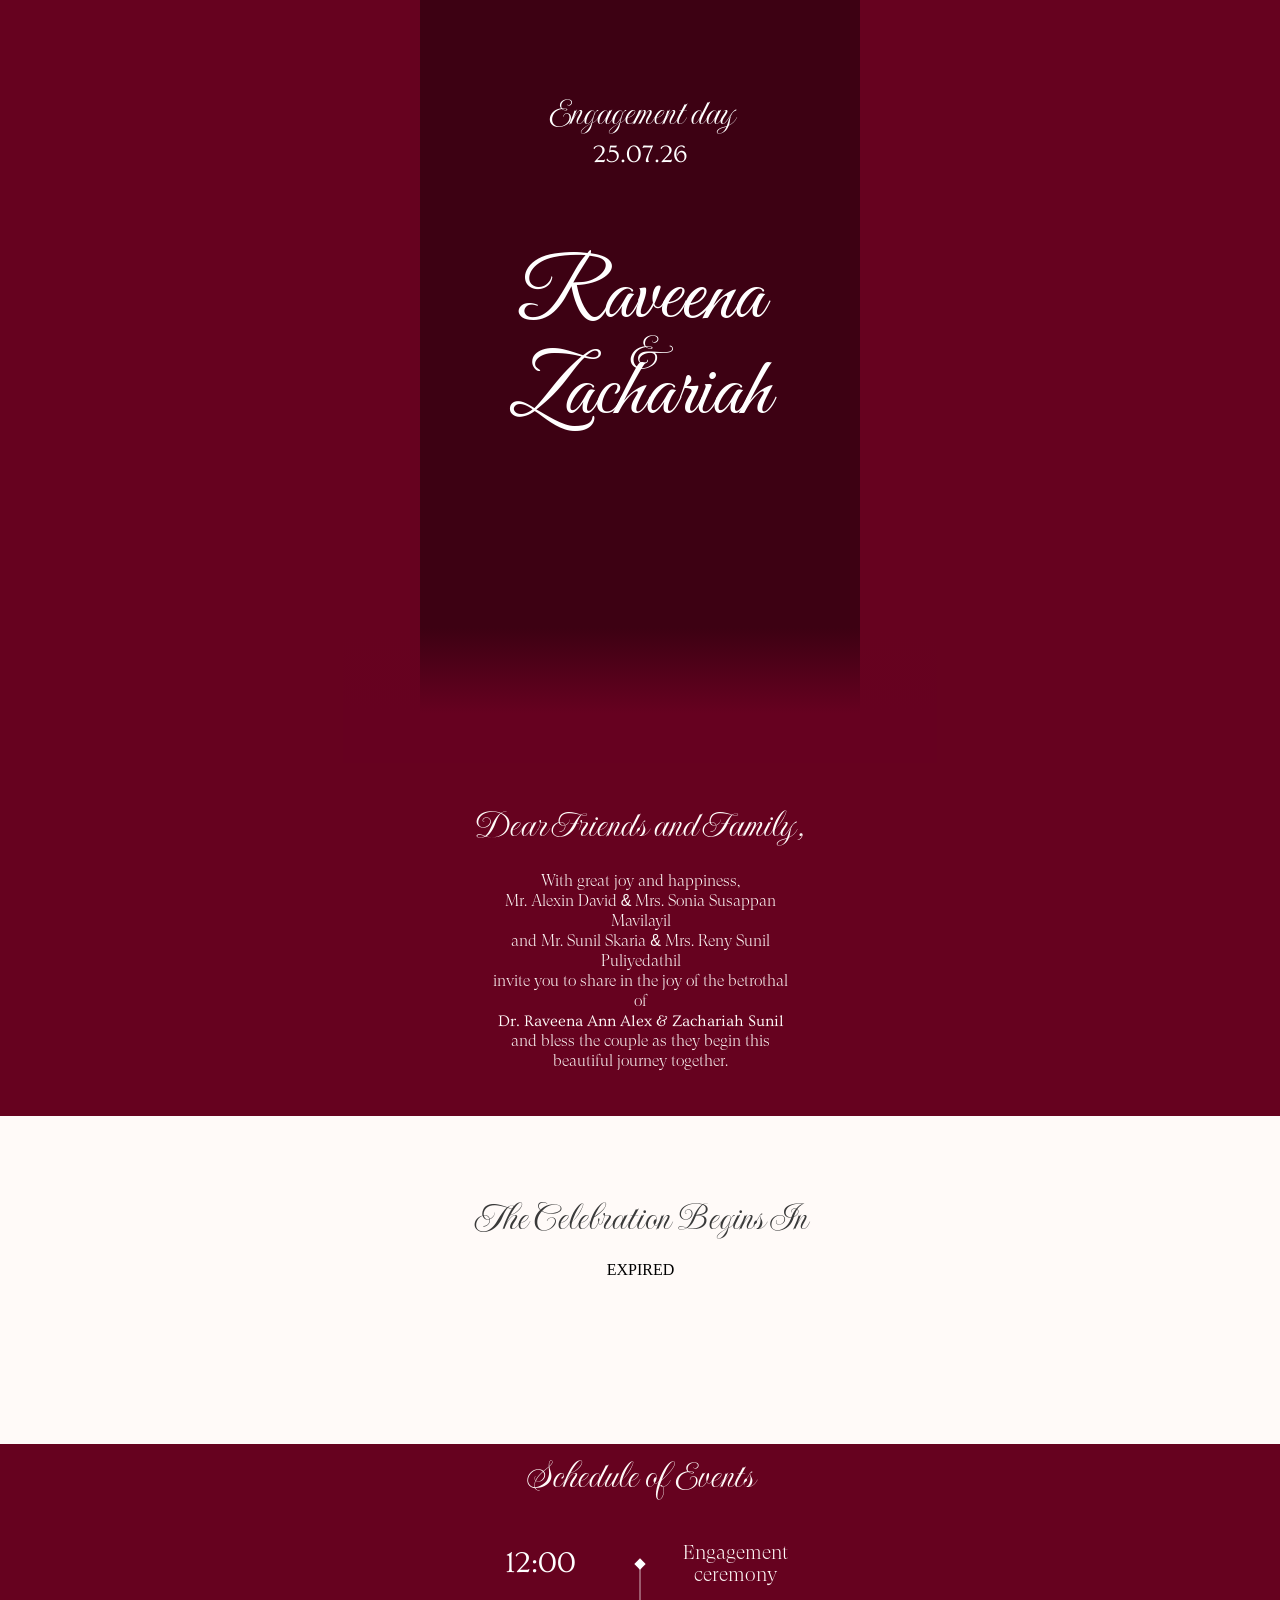
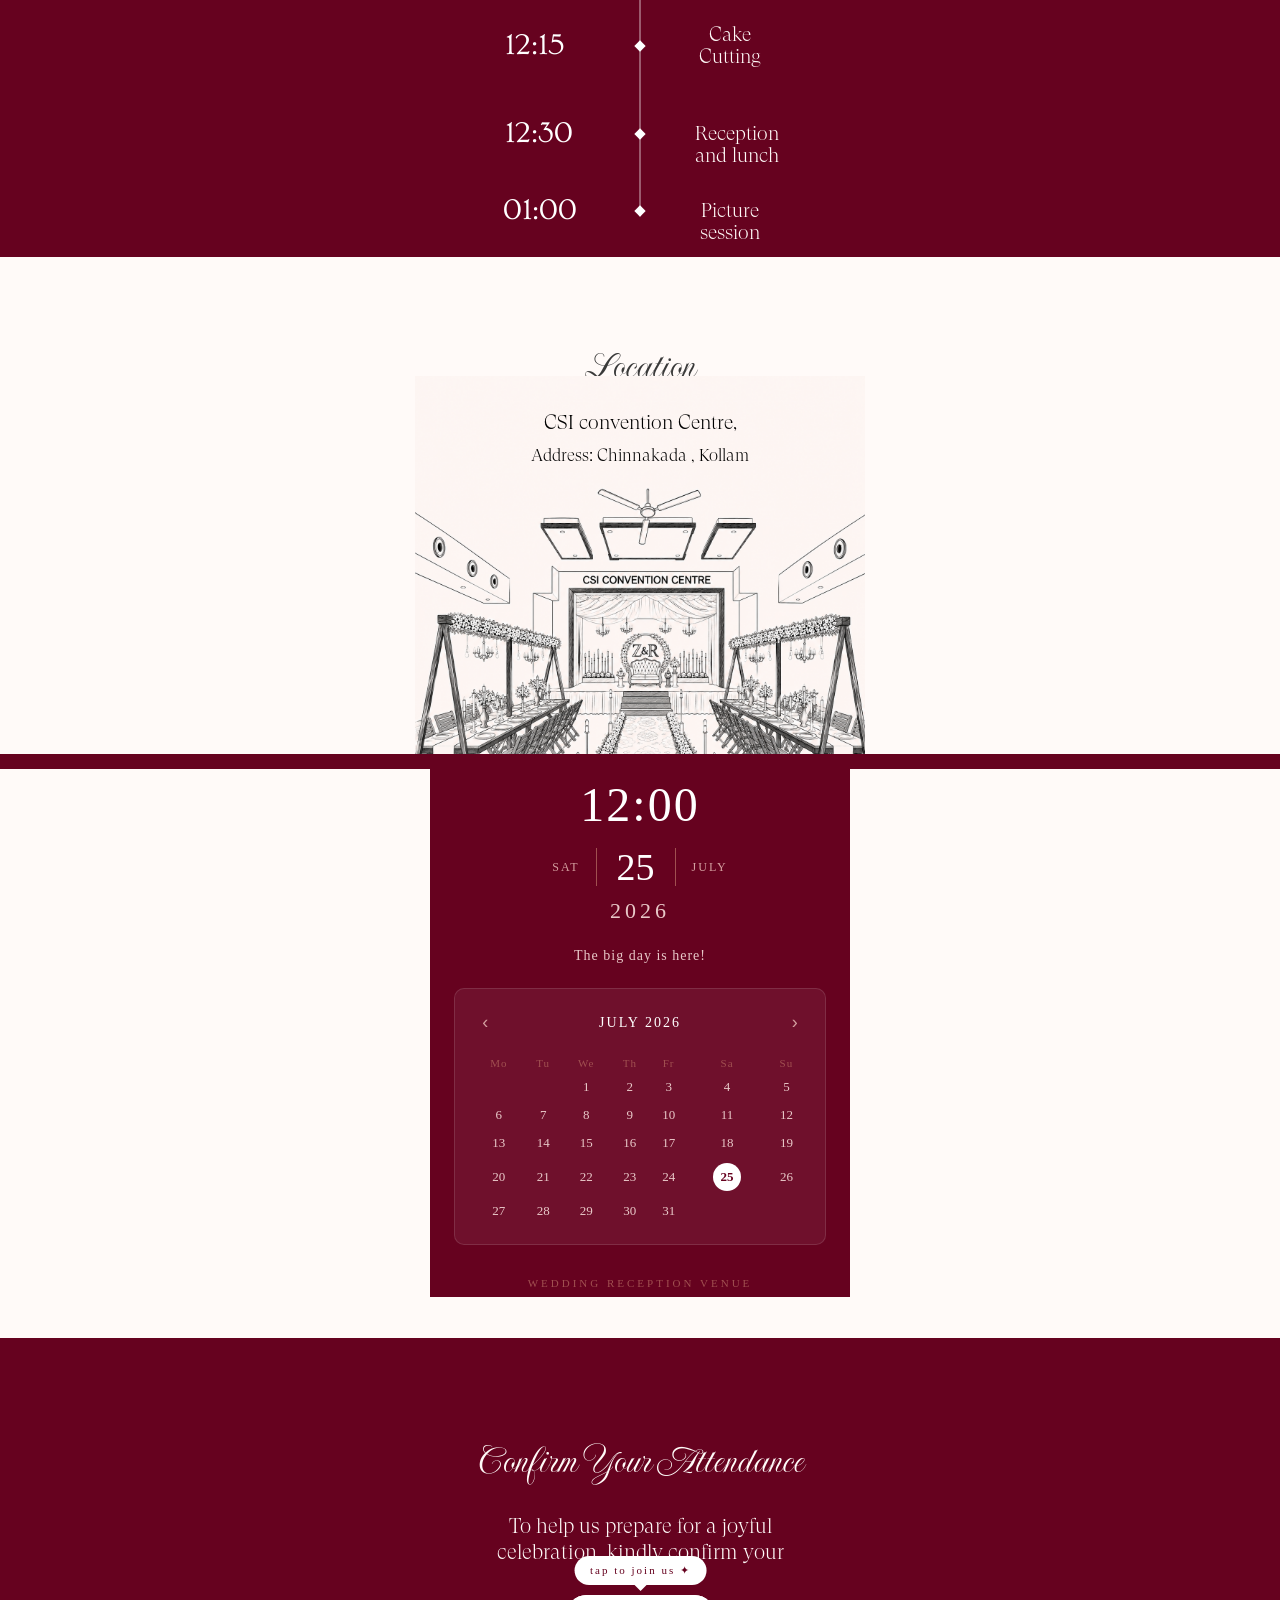
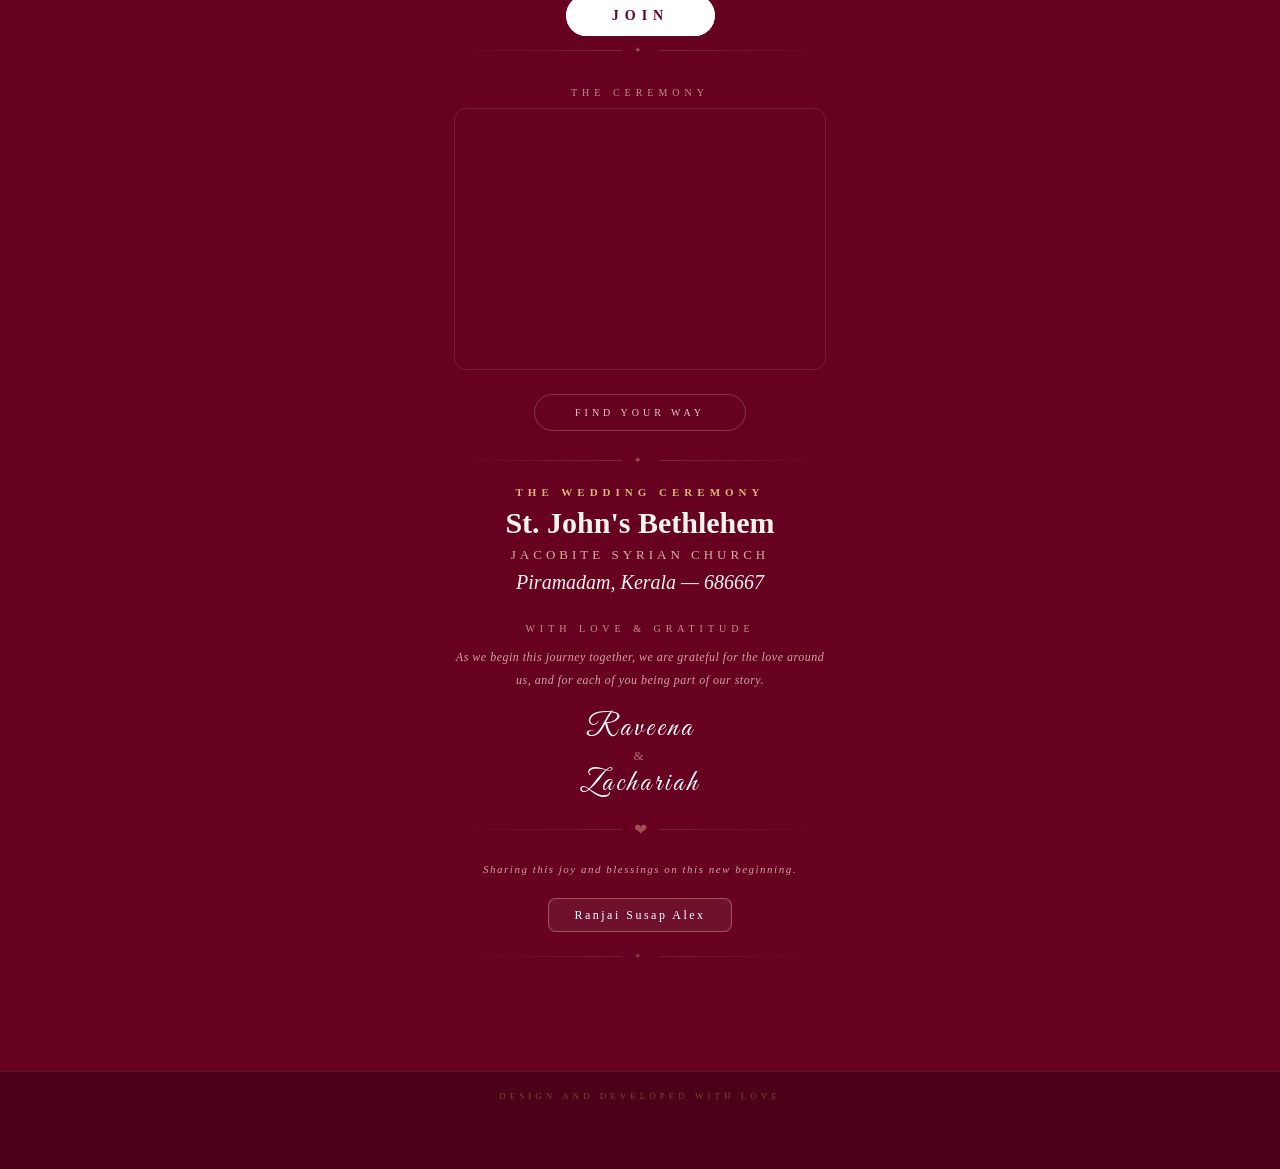
==== commit a8a4c9b0: "add add" ====
--- a/index.html
+++ b/index.html
@@ -8009,10 +8009,10 @@
           <section style="text-align:center; padding:0; margin:0;">
 
     <p style="margin:0 0 8px; font-size:11px; font-weight:600; letter-spacing:5px; text-transform:uppercase; color:#d8b57a;">
-        The Ceremony
+        The Wedding Ceremony
     </p>
 
-    <h2 style="margin:0; font-family:'Cormorant Garamond',serif; font-size:35px; font-weight:600; line-height:1.1; color:#f8f3ed;">
+    <h2 style="margin:0; font-family:'Cormorant Garamond',serif; font-size:30px; font-weight:600; line-height:1.1; color:#f8f3ed;">
         St. John's Bethlehem
     </h2>
 
@@ -8499,6 +8499,21 @@
     return p < 0.5 ? 2 * p * p : -1 + (4 - 2 * p) * p;
   }
 
+  function easedInverse(y) {
+    // Numerically invert eased(p) * totalHeight = y  →  p
+    if (totalHeight <= 0) return 0;
+    var target = Math.min(Math.max(y / totalHeight, 0), 1);
+    var p = target; // initial guess
+    for (var i = 0; i < 20; i++) {
+      var f  = eased(p) - target;
+      var df = p < 0.5 ? 4 * p : 4 - 4 * p;
+      if (Math.abs(df) < 1e-10) break;
+      p -= f / df;
+      p = Math.min(Math.max(p, 0), 1);
+    }
+    return p;
+  }
+
   function tick(currentTime) {
     if (!startTime) startTime = currentTime;
     var totalElapsed = elapsed + (currentTime - startTime);
@@ -8531,7 +8546,13 @@
     isPaused    = false;
     startTime   = null;
     totalHeight = document.body.scrollHeight - window.innerHeight;
-    rafId       = requestAnimationFrame(tick);
+
+    // Sync elapsed to current scroll position so animation picks up from here
+    var currentY = window.scrollY || window.pageYOffset;
+    var p = easedInverse(currentY);
+    elapsed = p * duration;
+
+    rafId = requestAnimationFrame(tick);
   }
 
   function beginScrolling() {
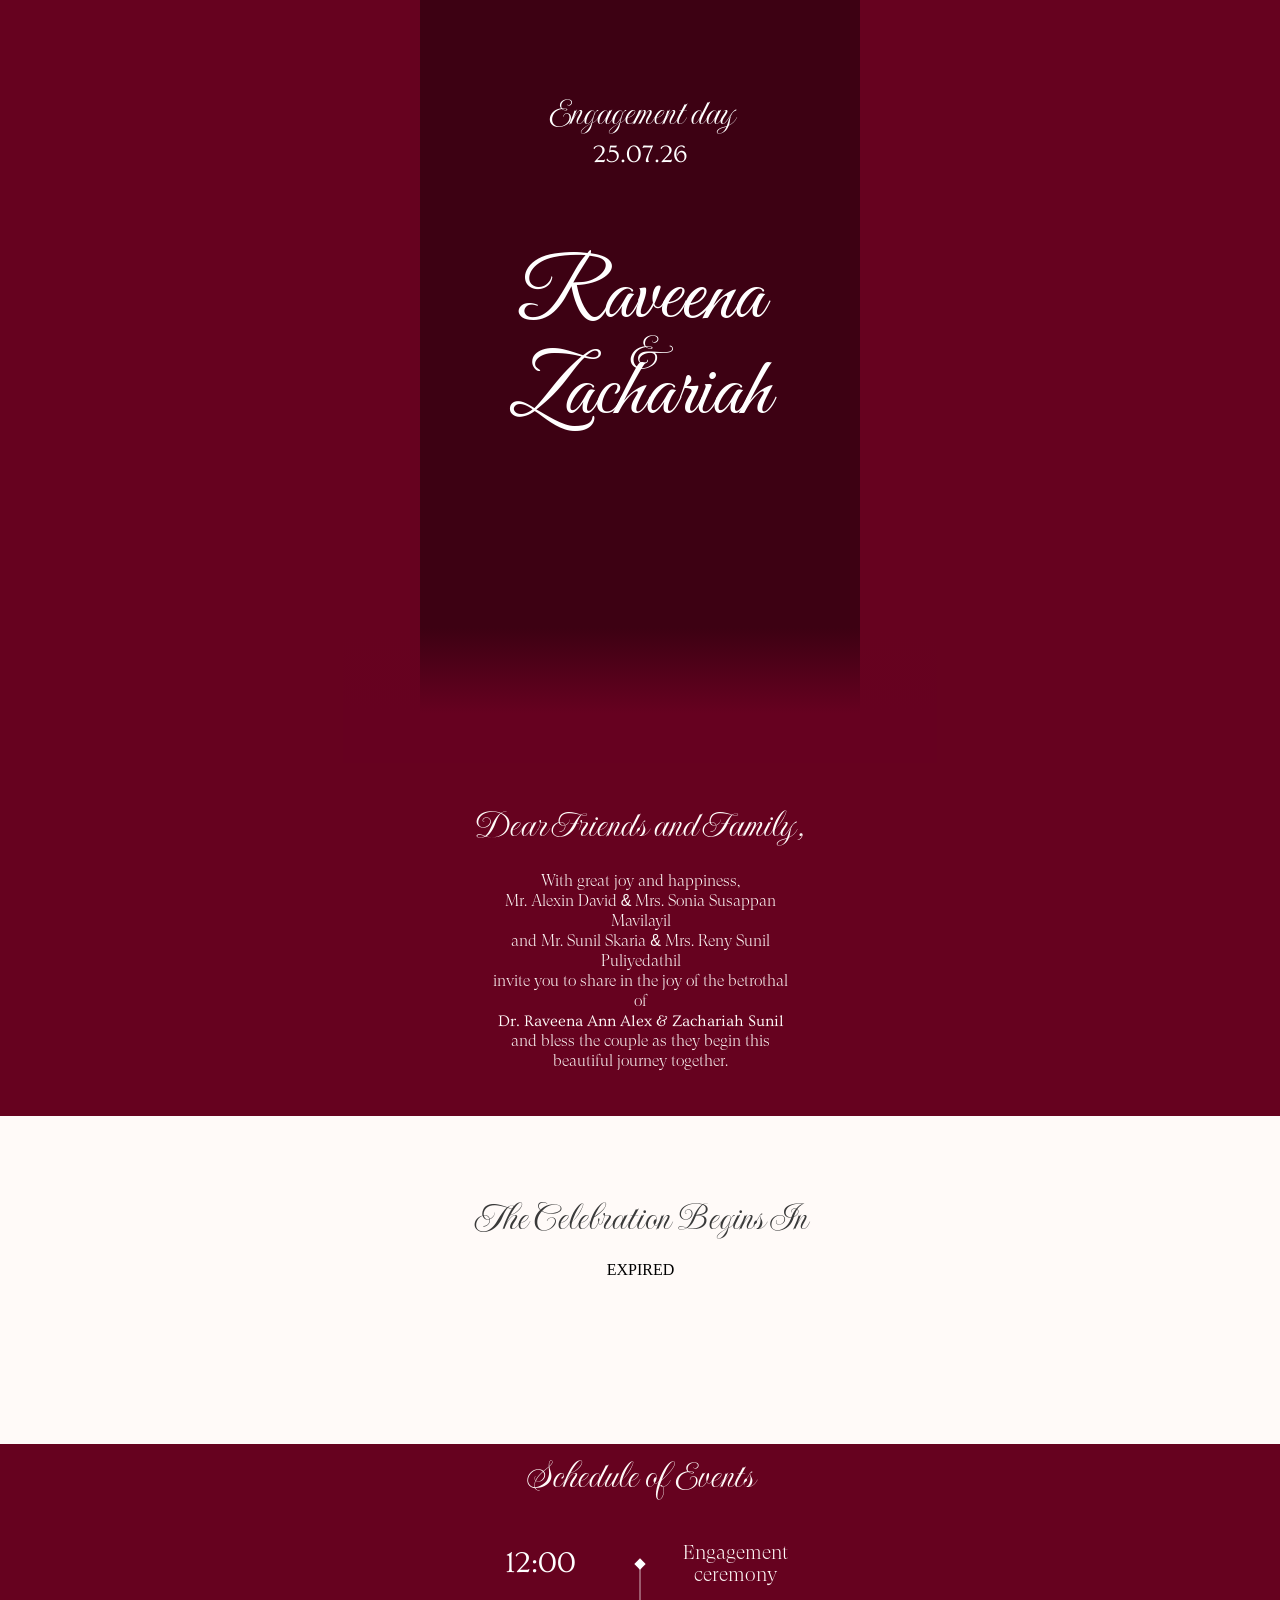
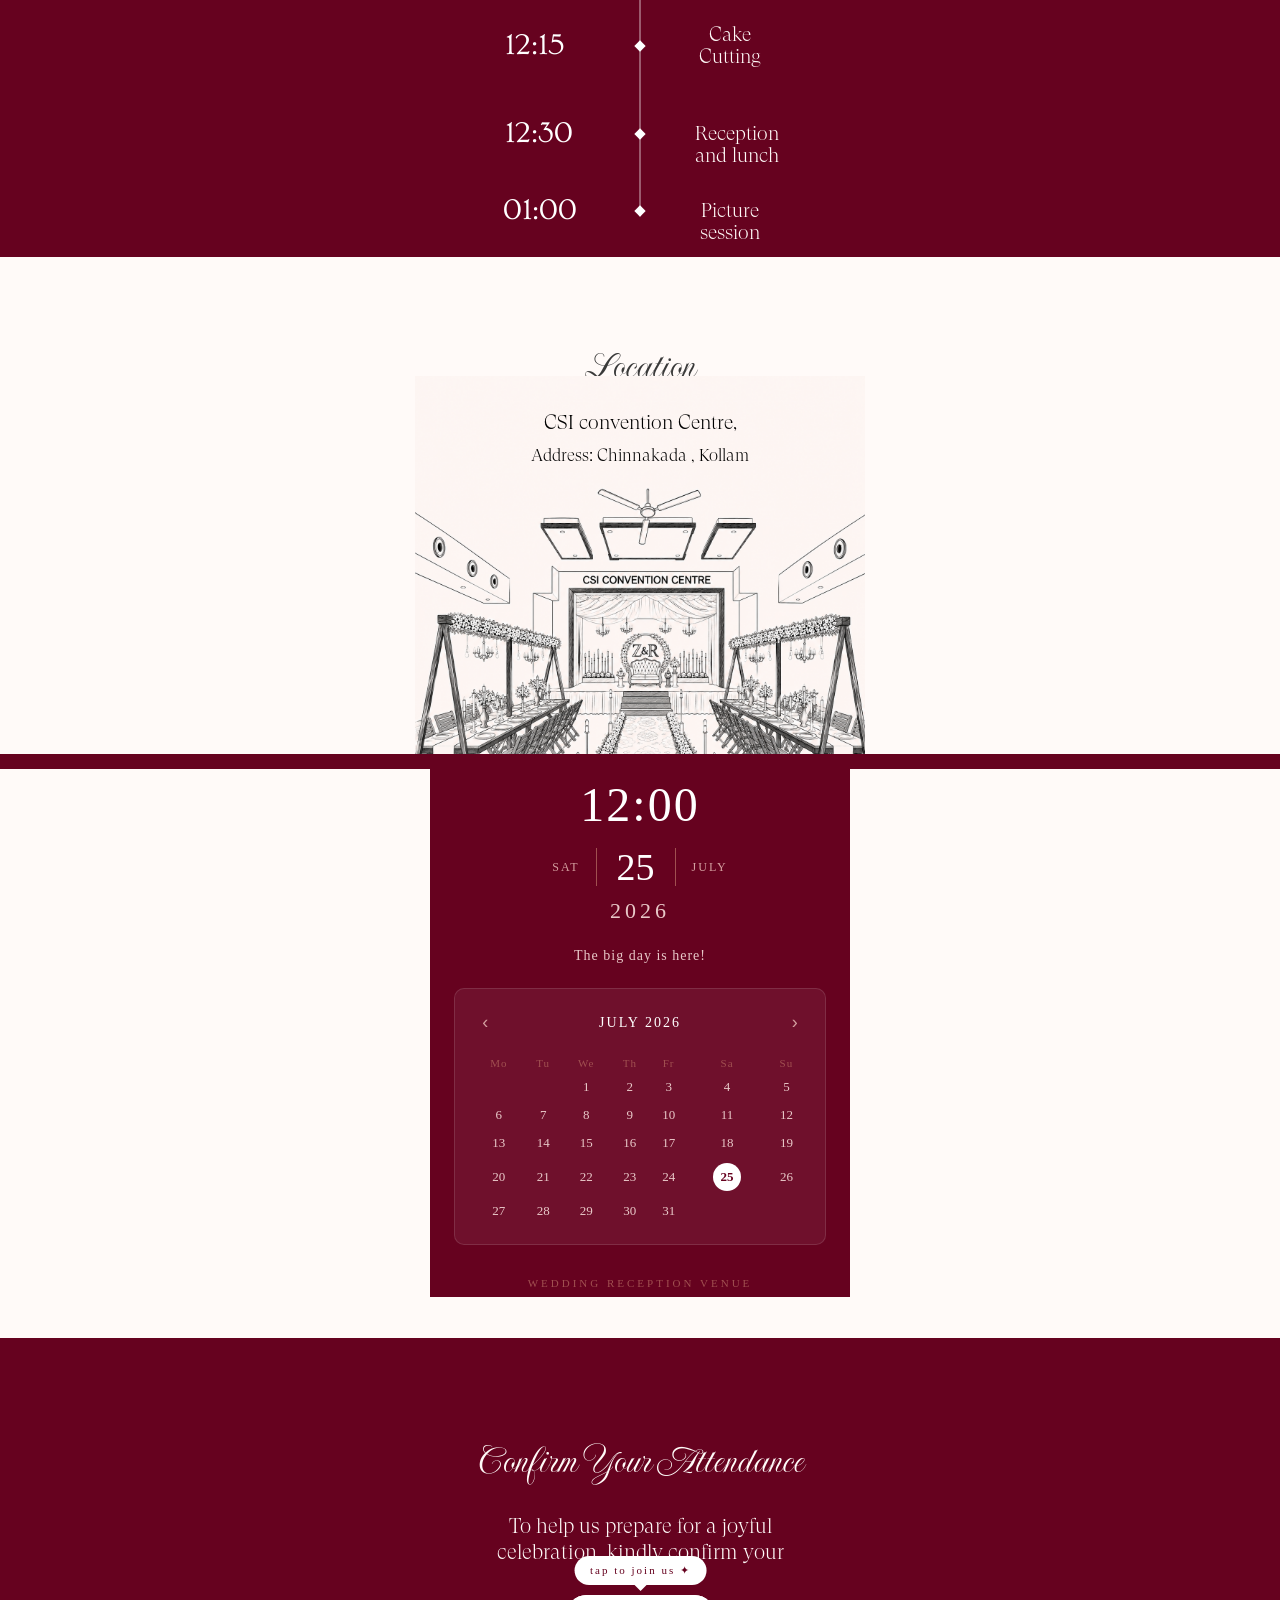
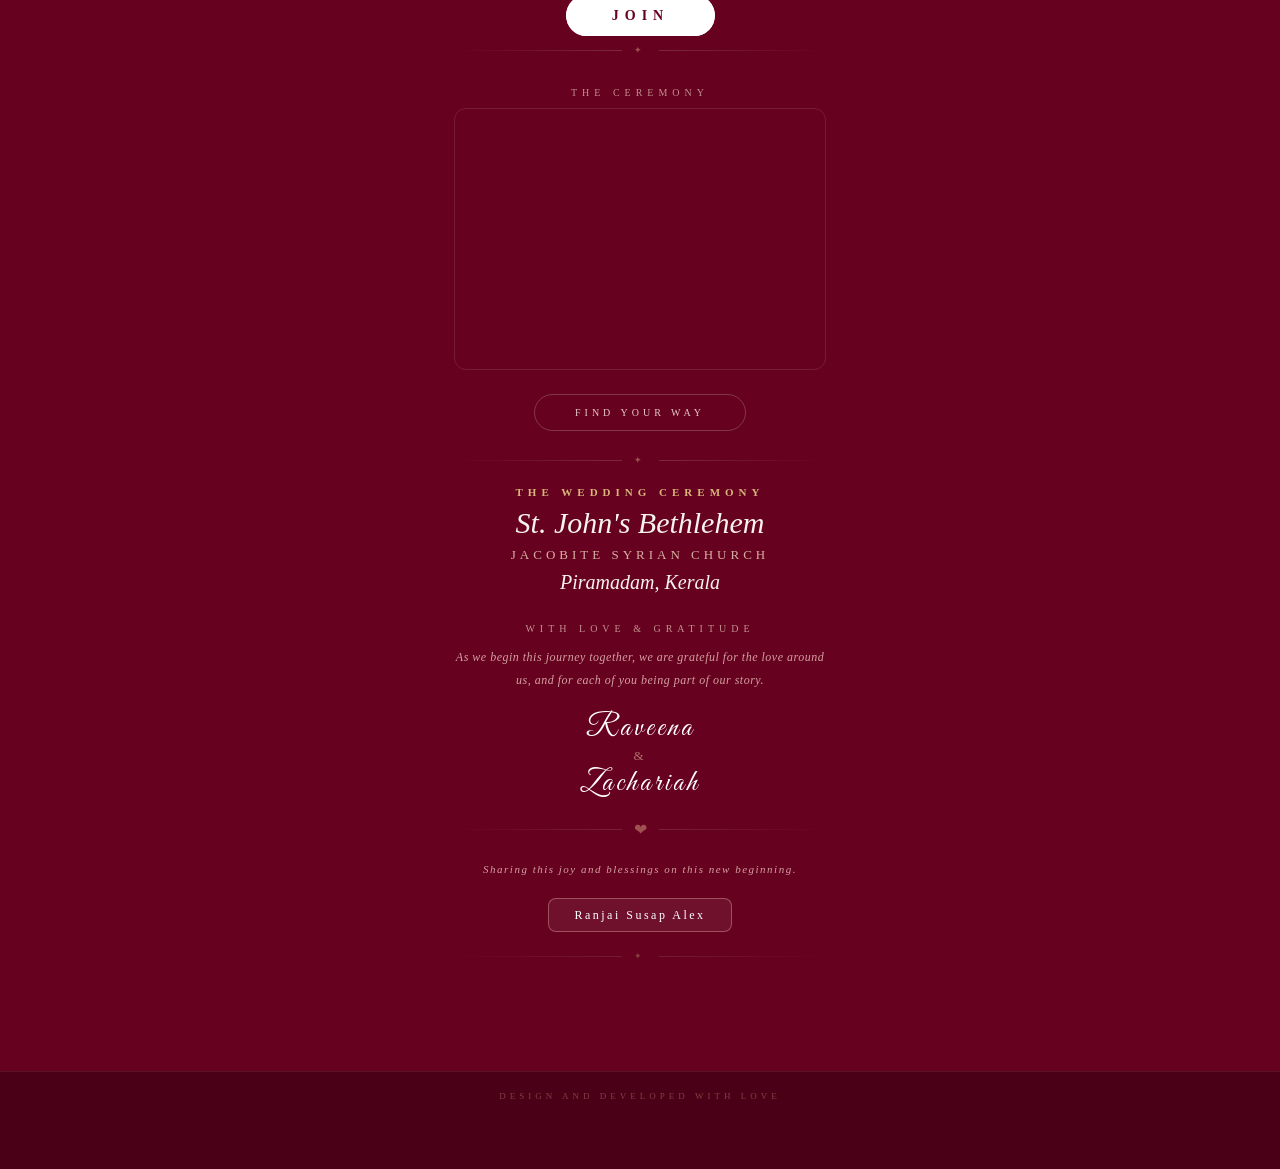
==== commit ce8bed17: "add add" ====
--- a/index.html
+++ b/index.html
@@ -8008,11 +8008,11 @@
 
           <section style="text-align:center; padding:0; margin:0;">
 
-    <p style="margin:0 0 8px; font-size:11px; font-weight:600; letter-spacing:5px; text-transform:uppercase; color:#d8b57a;">
+    <p style="margin:0 0 8px; font-size:11px; font-weight:600; letter-spacing:5px; text-transform:uppercase; color:#d8b57a; ">
         The Wedding Ceremony
     </p>
 
-    <h2 style="margin:0; font-family:'Cormorant Garamond',serif; font-size:30px; font-weight:600; line-height:1.1; color:#f8f3ed;">
+    <h2 style="margin:0;  font-family:'Cormorant Garamond',serif; font-size:30px; font-weight:400; line-height:1.1; font-style:italic; color:#f8f3ed;">
         St. John's Bethlehem
     </h2>
 
@@ -8021,7 +8021,7 @@
     </p>
 
     <p style="margin:0; font-family:'Cormorant Garamond',serif; font-size:20px; font-weight:500; font-style:italic; color:#f8f3ed;">
-        Piramadam, Kerala — 686667
+        Piramadam, Kerala 
     </p>
 
 </section>
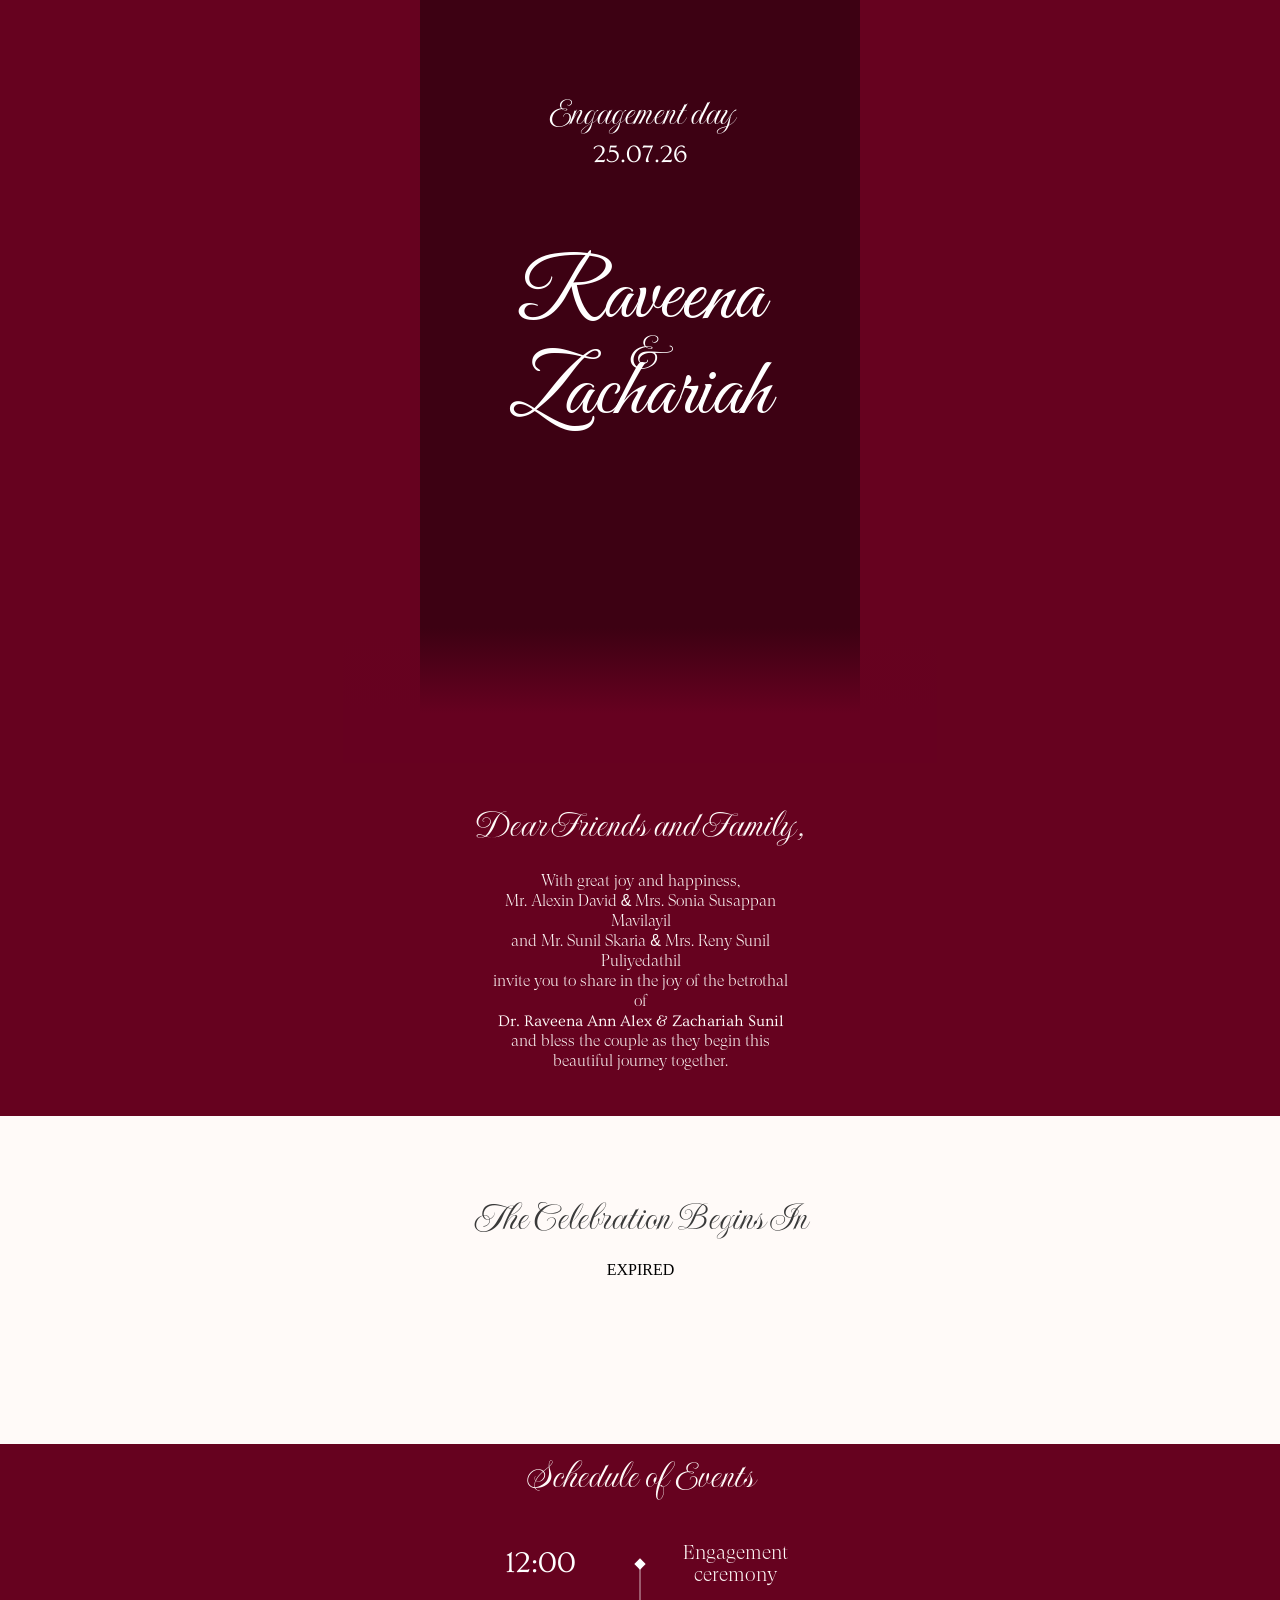
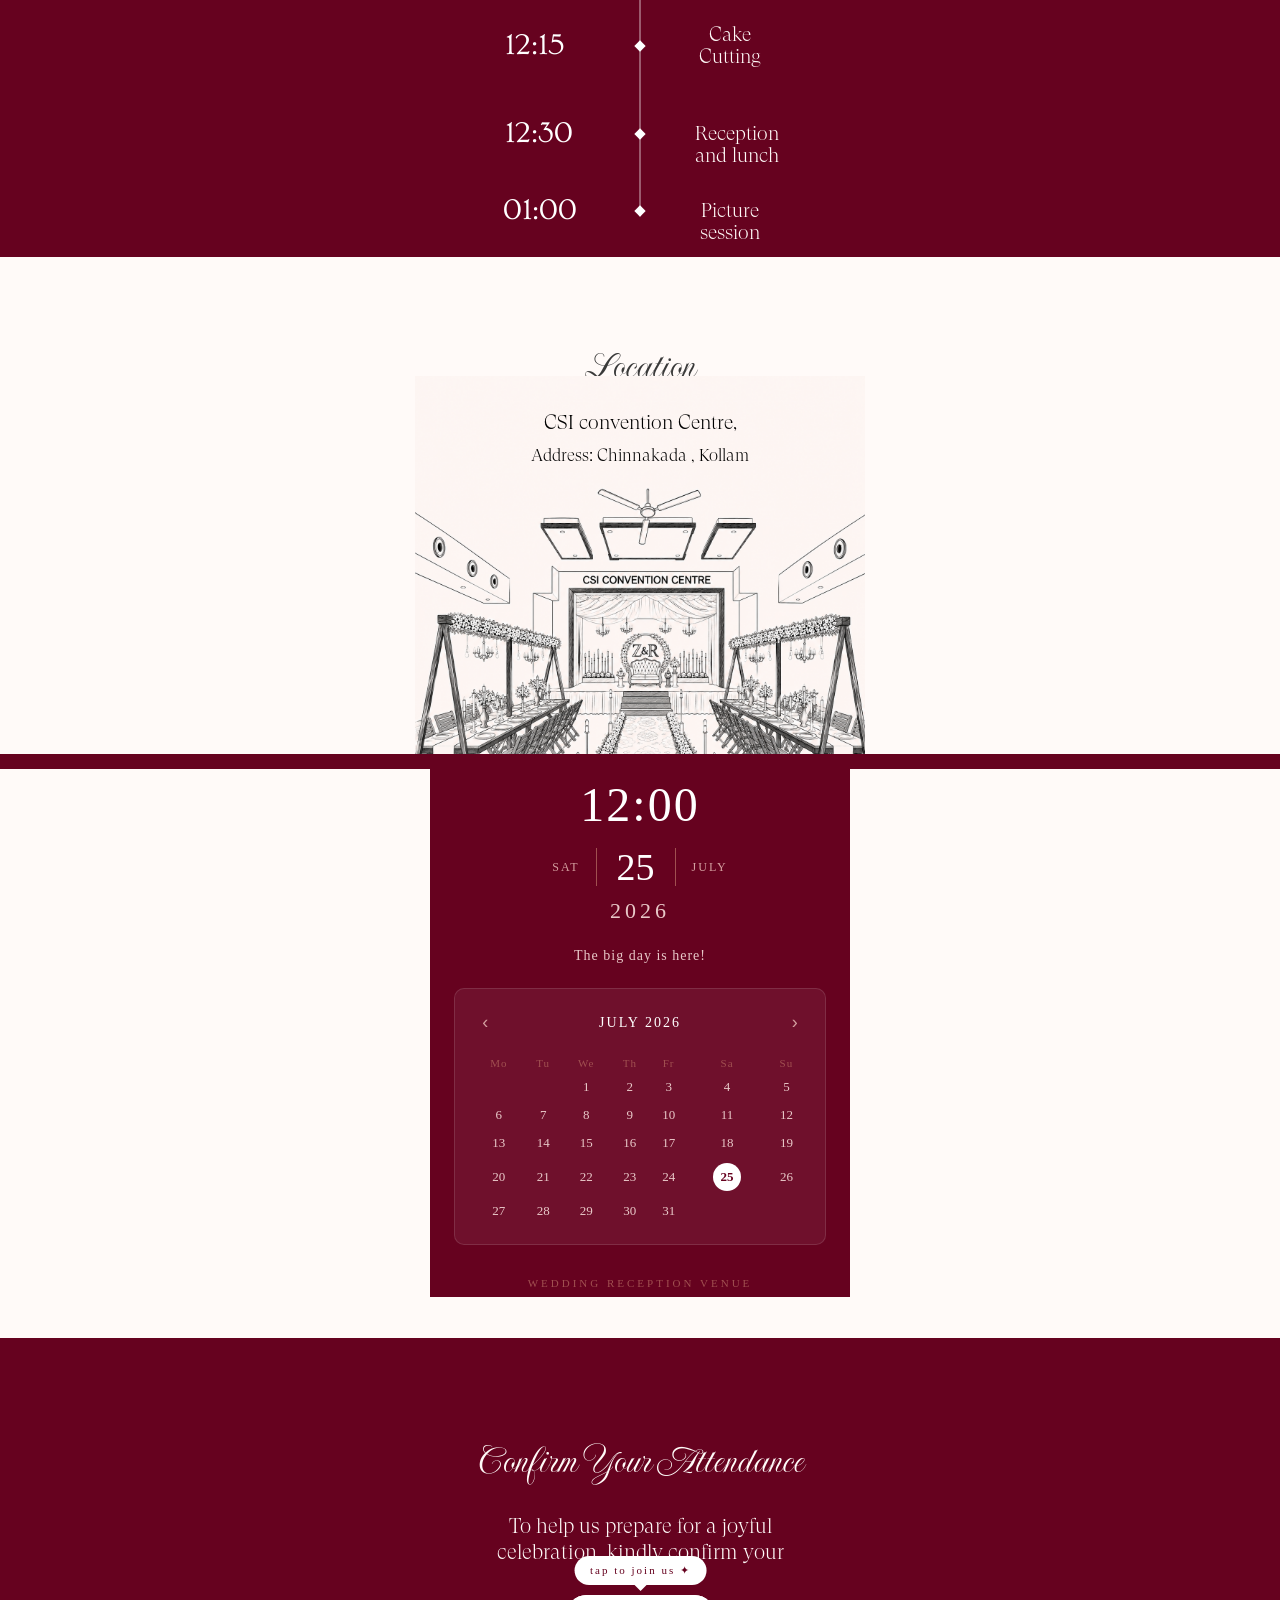
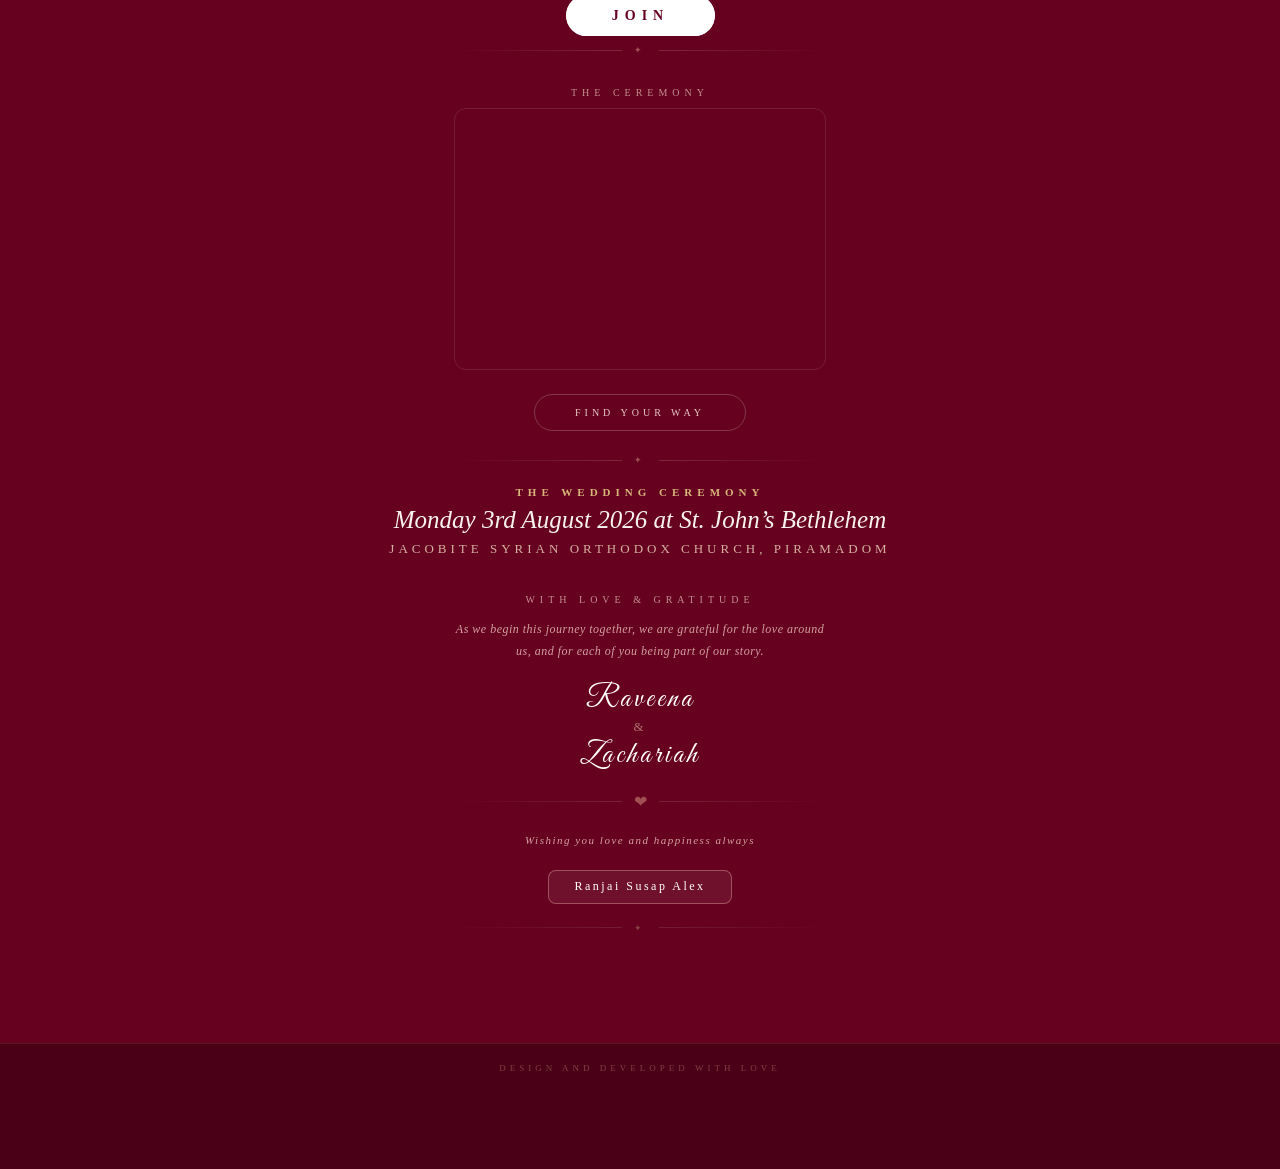
==== commit a0f7ac07: "add add" ====
--- a/index.html
+++ b/index.html
@@ -8012,17 +8012,18 @@
         The Wedding Ceremony
     </p>
 
-    <h2 style="margin:0;  font-family:'Cormorant Garamond',serif; font-size:30px; font-weight:400; line-height:1.1; font-style:italic; color:#f8f3ed;">
-        St. John's Bethlehem
+    <h2 style="margin:0;  font-family:'Cormorant Garamond',serif; font-size:25px; font-weight:400; line-height:1.1; font-style:italic; color:#f8f3ed;">
+        Monday 3rd August 2026
+at St. John’s Bethlehem 
     </h2>
 
     <p style="margin:8px 0; font-size:13px; font-weight:500; letter-spacing:4px; text-transform:uppercase; color:rgba(240,215,190,0.82);">
-        Jacobite Syrian Church
+       Jacobite Syrian Orthodox Church, Piramadom
     </p>
 
-    <p style="margin:0; font-family:'Cormorant Garamond',serif; font-size:20px; font-weight:500; font-style:italic; color:#f8f3ed;">
+    <!-- <p style="margin:0; font-family:'Cormorant Garamond',serif; font-size:20px; font-weight:500; font-style:italic; color:#f8f3ed;">
         Piramadam, Kerala 
-    </p>
+    </p> -->
 
 </section>
          <div style="font-family: Georgia, 'Times New Roman', serif; background: #66021F; color: #f5e6e6; padding: 1.8rem 1.5rem 2rem; text-align: center; max-width: 420px; margin: 0 auto; box-sizing: border-box;">
@@ -8050,8 +8051,7 @@
   </div>
 
   <p style="font-size: 11px; color: #d4a0a0; letter-spacing: 1.5px; line-height: 1.85; margin: 0 0 1.2rem; font-style: italic;">
-Sharing this joy and blessings on this new beginning.
-
+Wishing you love and happiness always 
   </p>
 
   <!-- <p style="font-size: 10px; letter-spacing: 3px; text-transform: uppercase; color: #904040; margin: 0 0 0.3rem;">Kindly join us in prayer &amp; celebration</p>
@@ -8492,6 +8492,8 @@
 
   var duration      = 60000;   // single consistent speed throughout
 
+  document.documentElement.style.overflow = 'hidden';
+
   /* ──────────────────────────────────────────
      SCROLL ENGINE
   ────────────────────────────────────────── */
@@ -8605,6 +8607,8 @@
   var triggerElem = document.querySelector('.tn-elem__20528802831773847037346');
   if (triggerElem) {
     triggerElem.addEventListener('click', function () {
+
+      document.documentElement.style.overflow = '';  // ← ADD THIS LINE
       setTimeout(function () {
         beginScrolling();
       }, 2000);
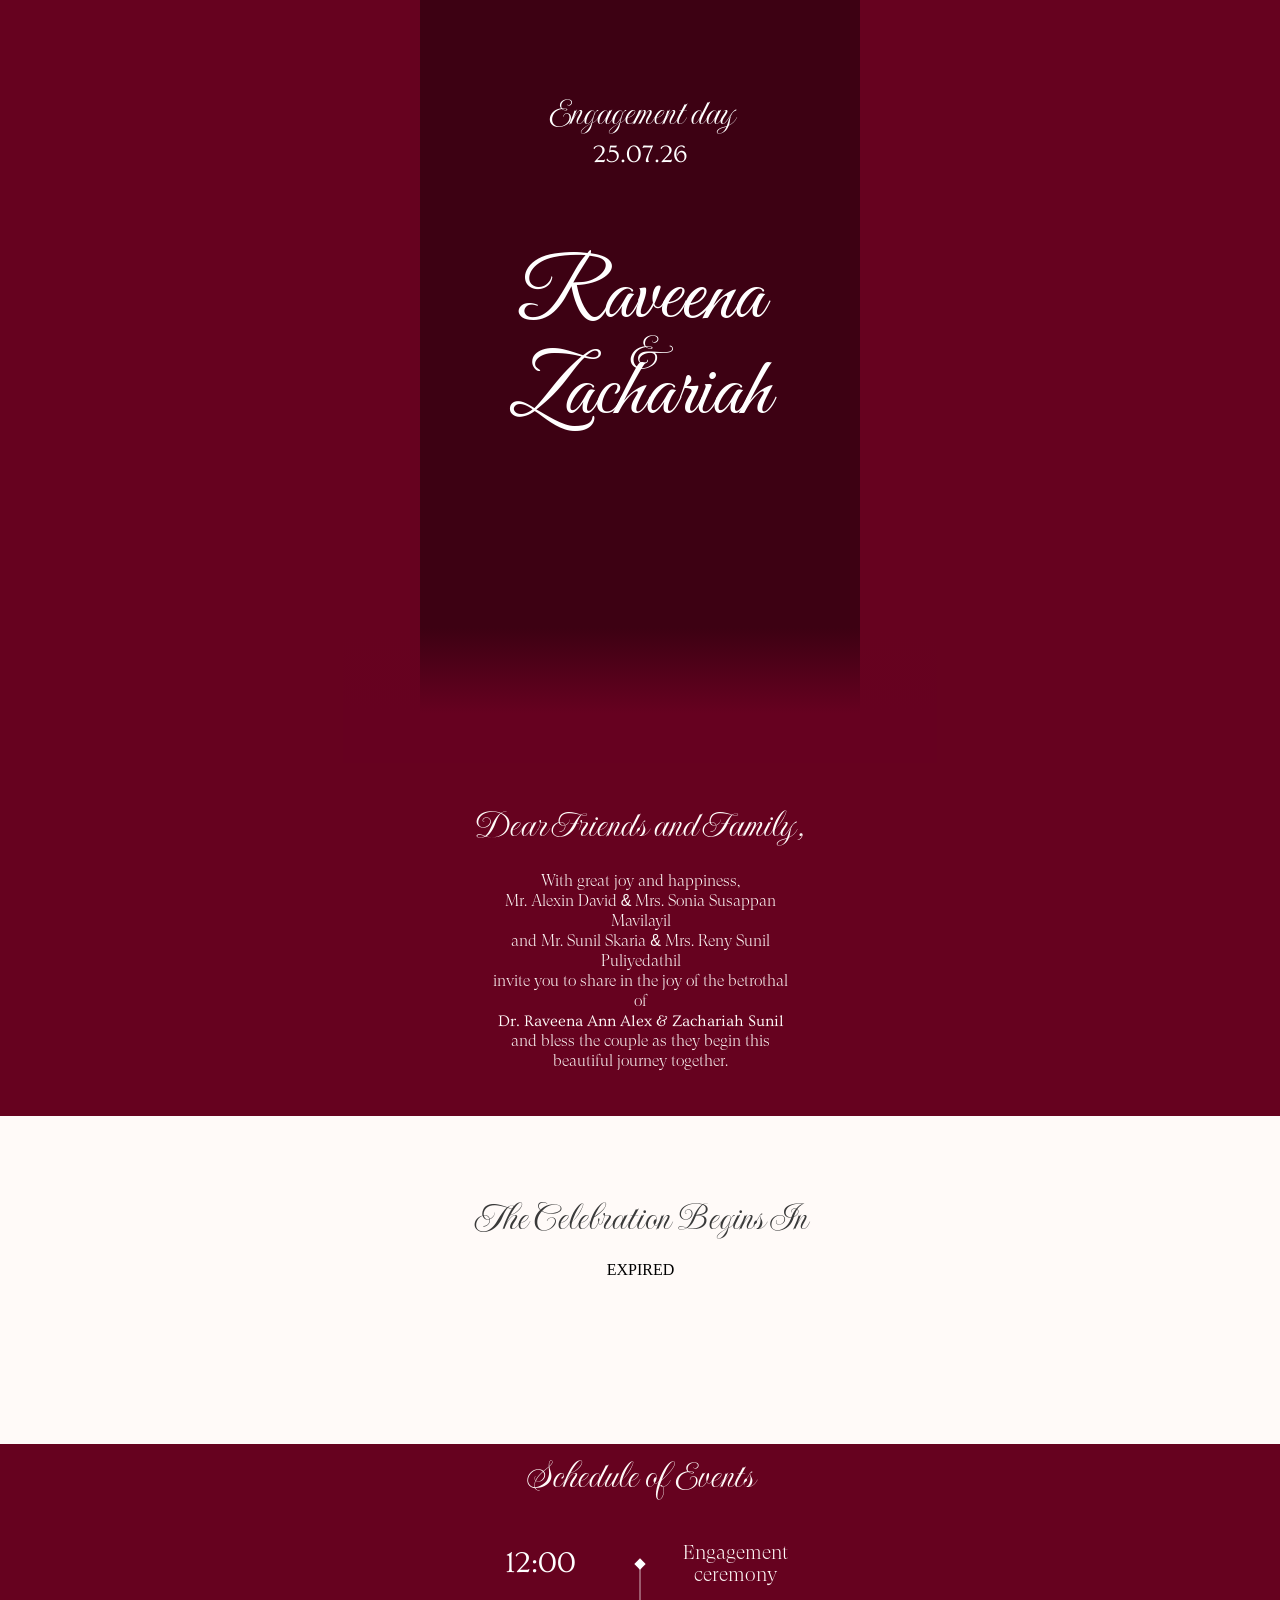
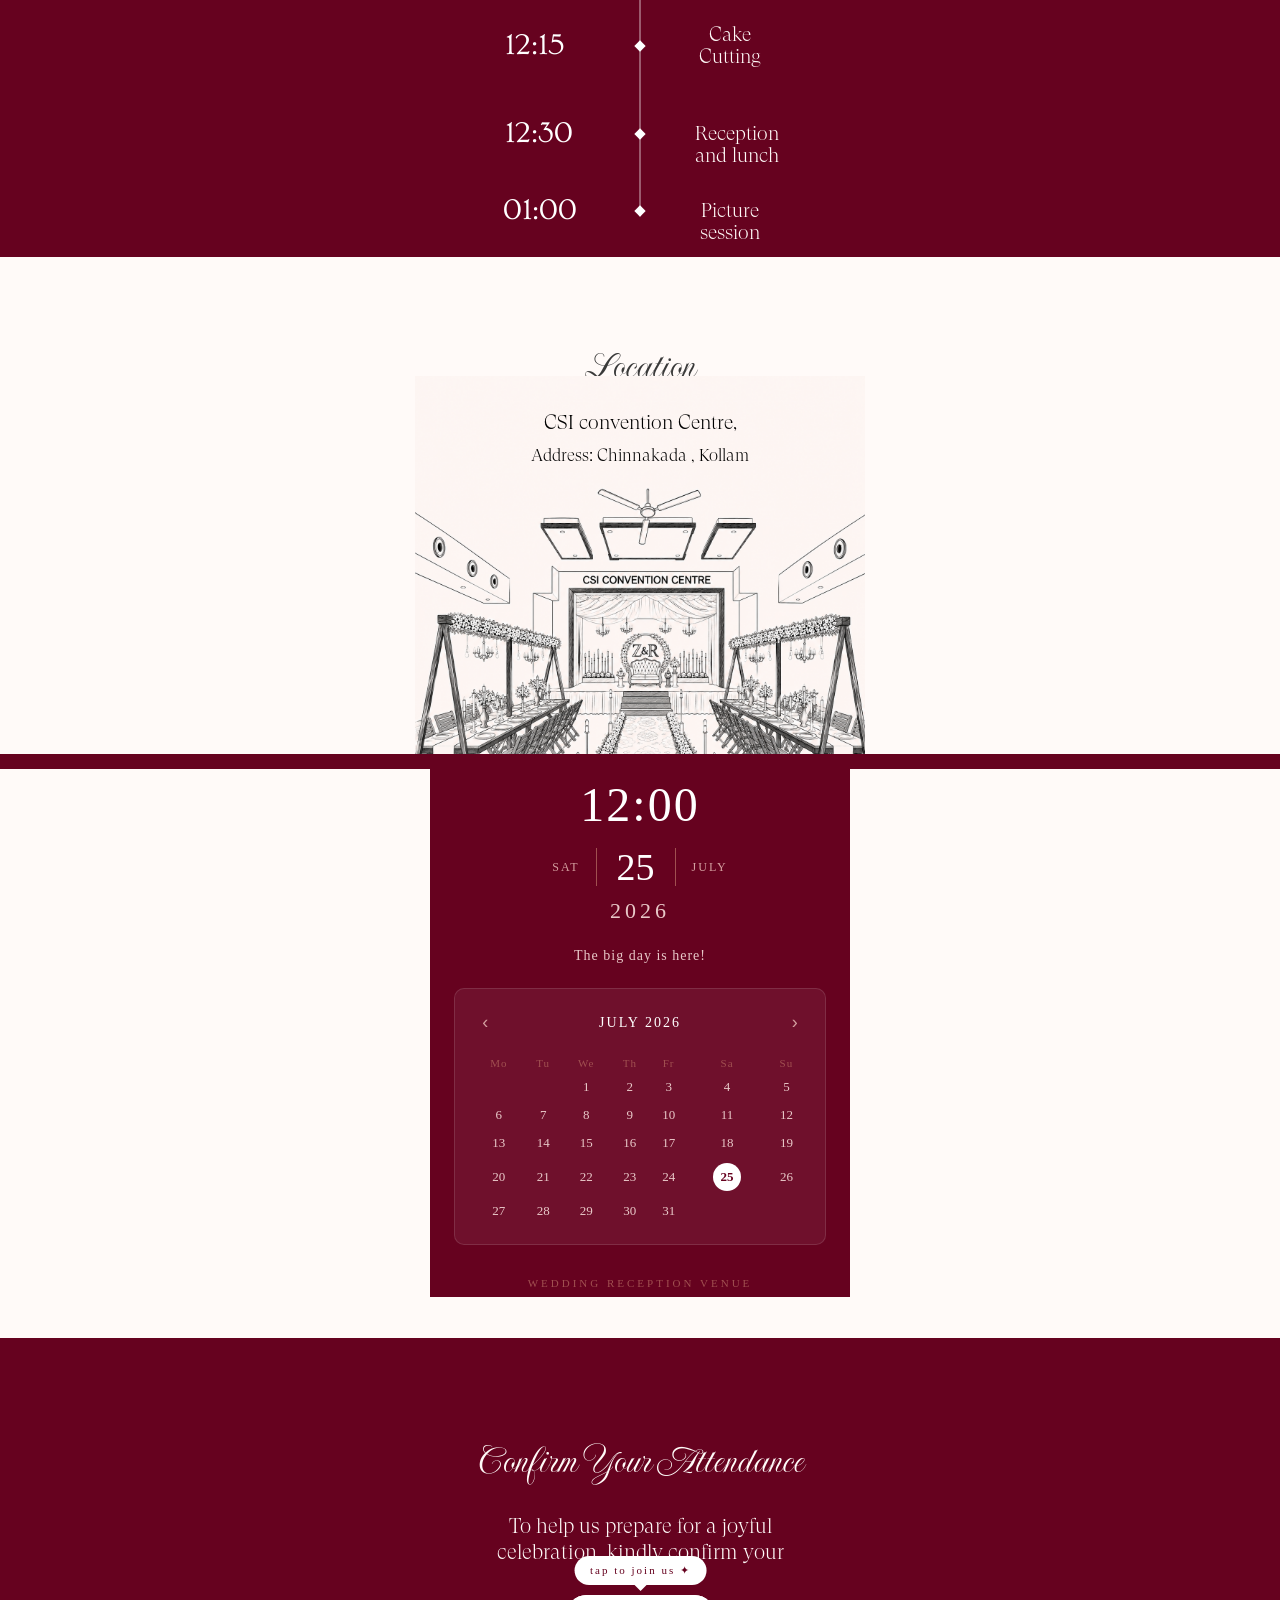
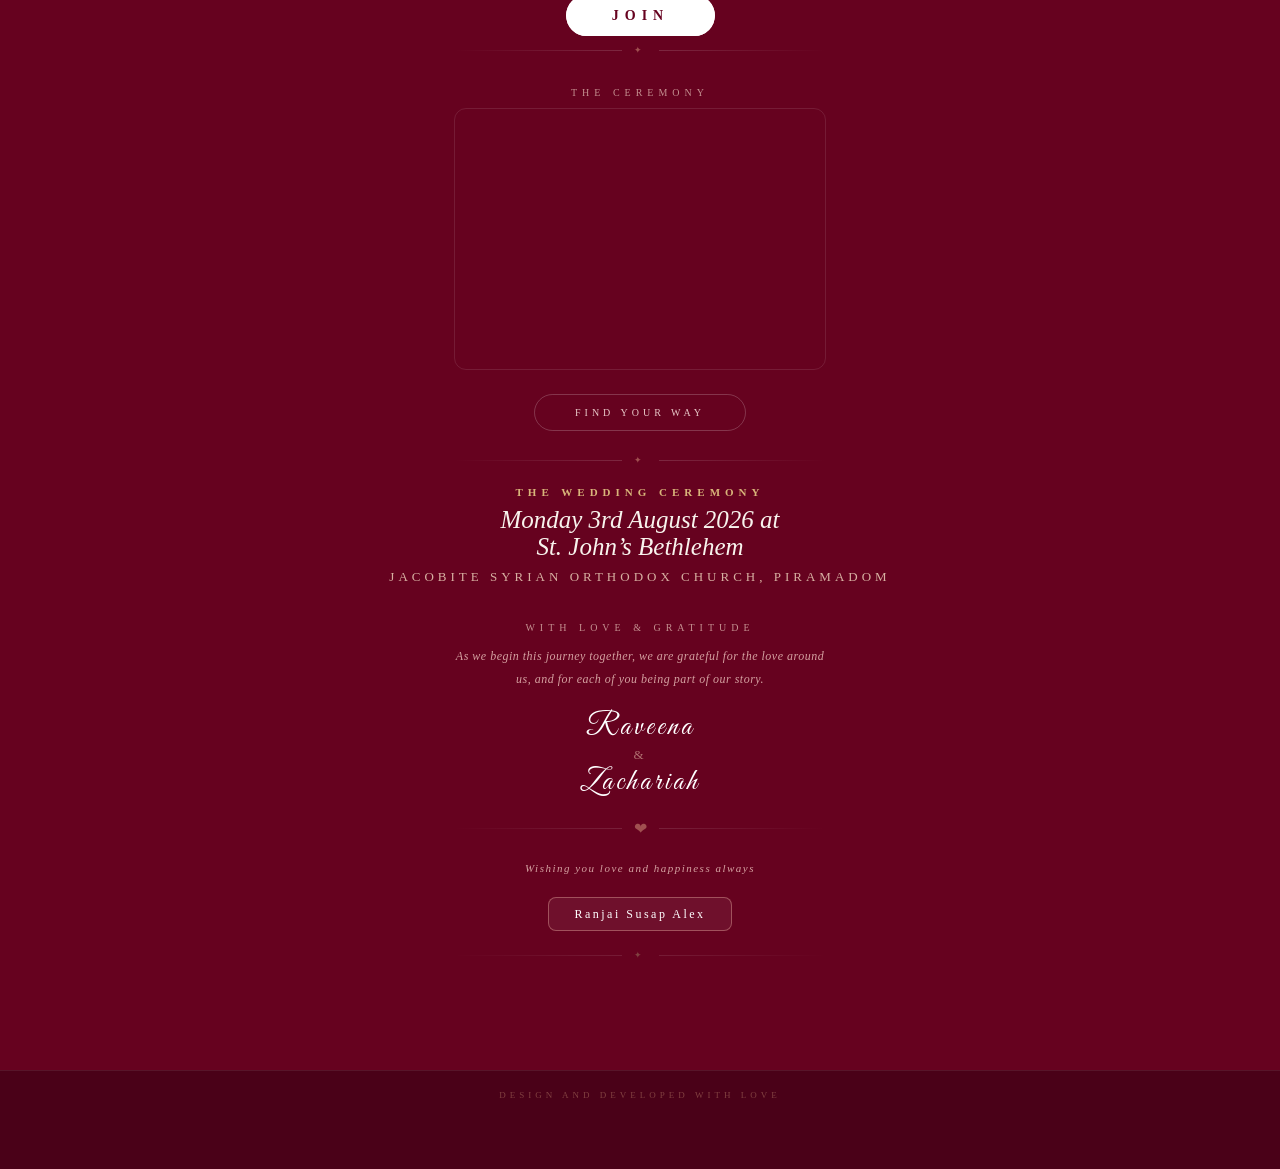
==== commit 5fc1d446: "add add" ====
--- a/index.html
+++ b/index.html
@@ -8014,7 +8014,13 @@
 
     <h2 style="margin:0;  font-family:'Cormorant Garamond',serif; font-size:25px; font-weight:400; line-height:1.1; font-style:italic; color:#f8f3ed;">
         Monday 3rd August 2026
-at St. John’s Bethlehem 
+at 
+    </h2>
+
+    
+    <h2 style="margin:0;  font-family:'Cormorant Garamond',serif; font-size:25px; font-weight:400; line-height:1.1; font-style:italic; color:#f8f3ed;">
+
+St. John’s Bethlehem 
     </h2>
 
     <p style="margin:8px 0; font-size:13px; font-weight:500; letter-spacing:4px; text-transform:uppercase; color:rgba(240,215,190,0.82);">
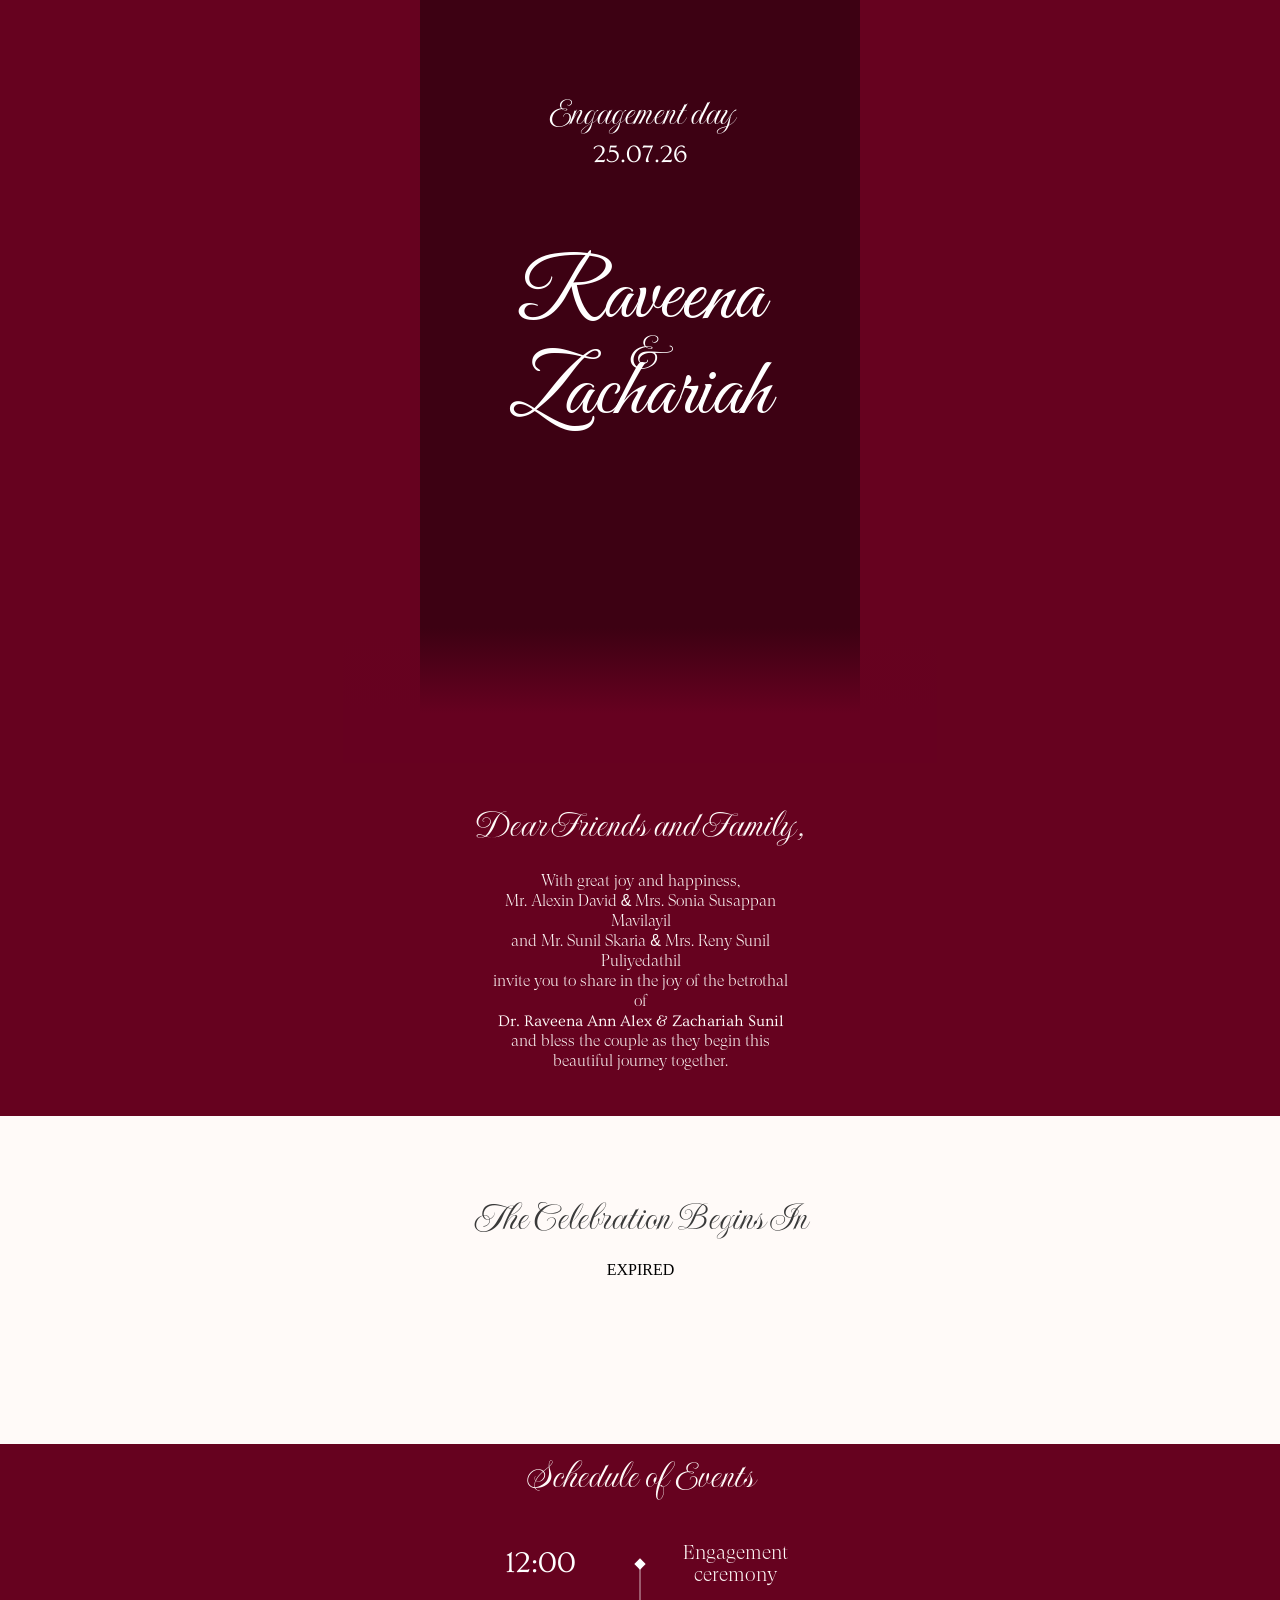
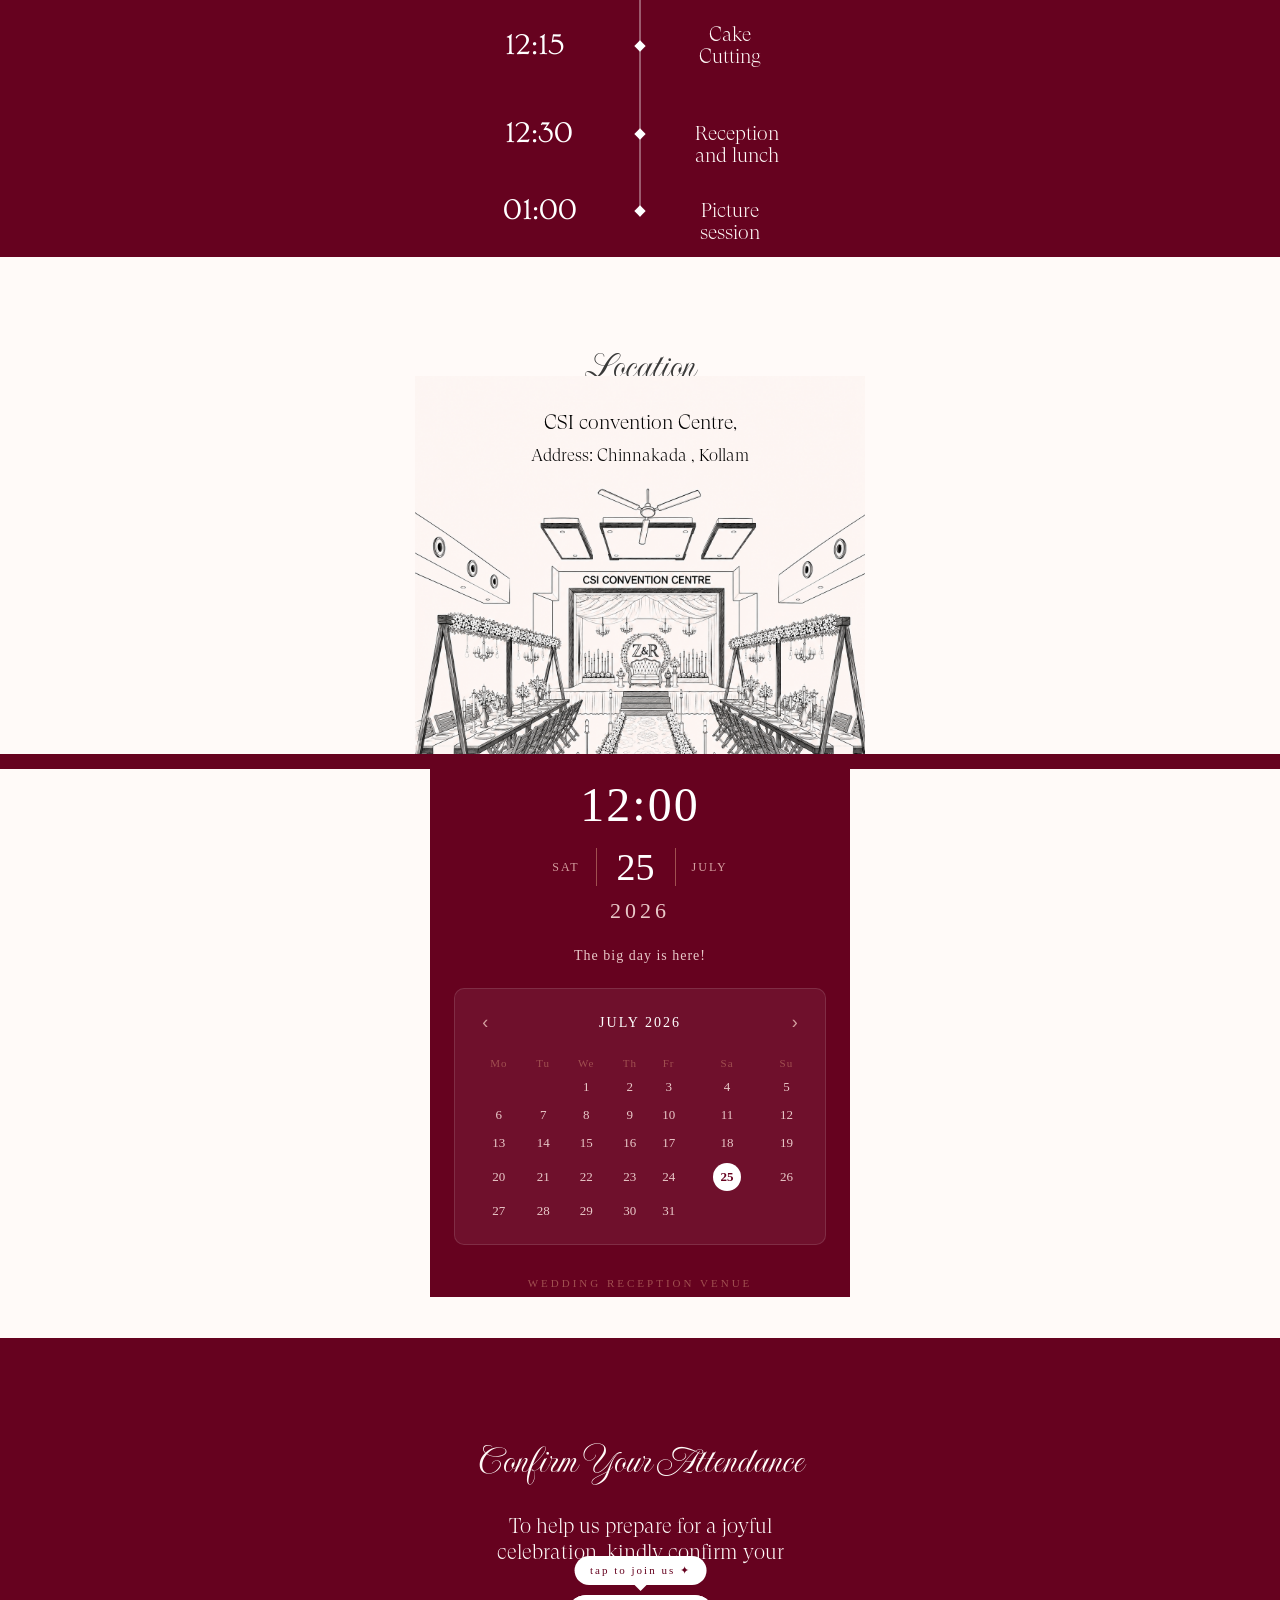
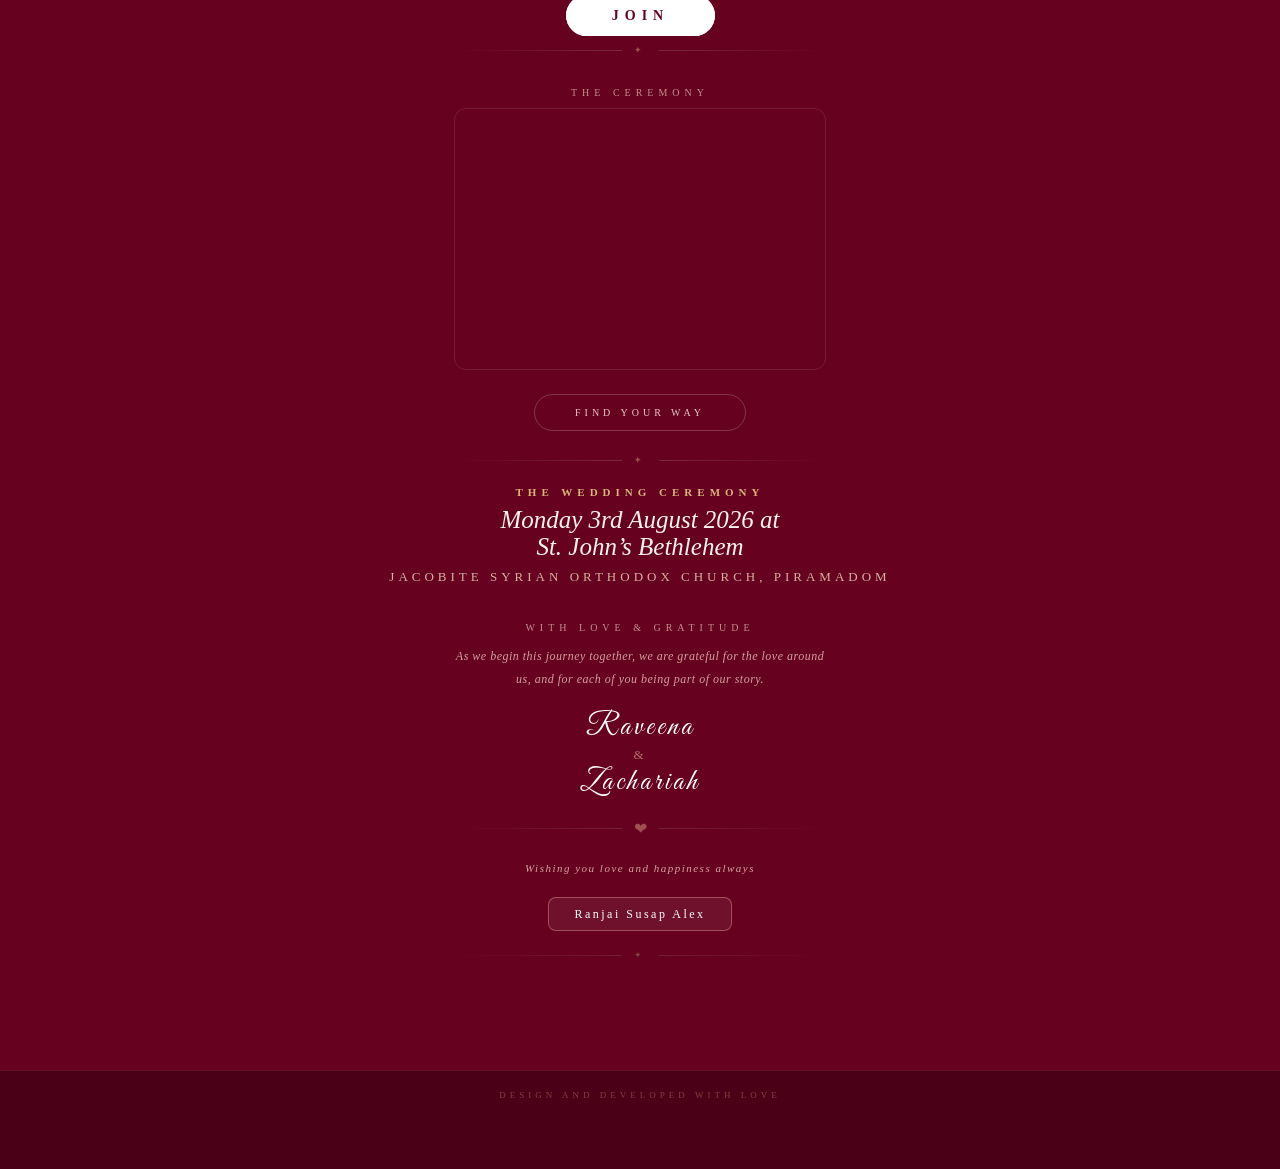
==== commit 2a1a755d: "add add" ====
--- a/index.html
+++ b/index.html
@@ -6985,31 +6985,34 @@
     <span style="position:absolute; bottom:-6px; left:50%; translate:-50%; width:0; height:0; border-left:6px solid transparent; border-right:6px solid transparent; border-top:6px solid #fff;"></span>
   </div>
 
-  <a class="tn-atom" href="https://employeetest.pythonanywhere.com/wedding/" style="text-decoration: none; display: flex; justify-content: center; align-items: center;">
-    <div class="tn-atom__button-content" style="
-      background: #fff;
-      color: #66021F;
-      font-family: Georgia, 'Times New Roman', serif;
-      font-size: 14px;
-      font-weight: 700;
-      letter-spacing: 6px;
-      text-transform: uppercase;
-      border-radius: 50px;
-      padding: 18px 52px;
-      cursor: pointer;
-      display: flex;
-      align-items: center;
-      justify-content: center;
-      outline: 2px solid #fff;
-      outline-offset: 4px;
-      animation: wc-pulse 2s ease-in-out infinite;
-    ">
-
-      <span class="tn-atom__button-text">Join</span>
-    </div>
-    
-    <span class="tn-atom__button-border"></span>
-  </a>
+
+<a class="tn-atom" href="https://employeetest.pythonanywhere.com/wedding/" style="text-decoration: none; display: flex; justify-content: center; align-items: center;">
+  <div class="tn-atom__button-content" style="
+    background: #fff;
+    color: #66021F;
+    font-family: Georgia, 'Times New Roman', serif;
+    font-size: 14px;
+    font-weight: 700;
+    letter-spacing: 6px;
+    text-transform: uppercase;
+    border-radius: 50px;
+    padding: 18px 52px;
+    cursor: pointer;
+    display: flex;
+    align-items: center;
+    justify-content: center;
+    outline: 2px solid #fff;
+    outline-offset: 4px;
+    animation: wc-pulse 2s ease-in-out infinite, wc-glow 2s ease-in-out infinite;
+    transition: transform 0.15s ease, background 0.15s ease;
+  "
+  onmouseover="this.style.transform='scale(1.05)'; this.style.background='#f5ede0';"
+  onmouseout="this.style.transform='scale(1)'; this.style.background='#fff';"
+  >
+    <span class="tn-atom__button-text">Join</span>
+  </div>
+  <span class="tn-atom__button-border"></span>
+</a>
 </div>
 
 <style>
@@ -8417,27 +8420,30 @@
     <!-- YES / NO row -->
     <div style="display: flex; gap: 10px; justify-content: center;">
 
-      <a href="https://employeetest.pythonanywhere.com/wedding" style="
-        flex: 1;
-        display: block;
-        background: linear-gradient(135deg, #d4aa72 0%, #a07840 50%, #c8956a 100%);
-        color: #fff;
-        font-family: Georgia, serif;
-        font-size: 10px;
-        letter-spacing: 5px;
-        text-transform: uppercase;
-        font-weight: 700;
-        text-decoration: none;
-        border-radius: 50px;
-        padding: 15px 0;
-        border: none;
-        box-shadow: 0 4px 24px rgba(180,120,50,0.45), inset 0 1px 0 rgba(255,235,190,0.25);
-        transition: transform 0.2s ease, box-shadow 0.2s ease;
-        animation: wc-gold-pulse 2.8s ease-in-out infinite;
-        text-align: center;
-      "
-      onmouseover="this.style.transform='scale(1.04)'; this.style.boxShadow='0 6px 30px rgba(180,120,50,0.6), inset 0 1px 0 rgba(255,235,190,0.25)';"
-      onmouseout="this.style.transform='scale(1)'; this.style.boxShadow='0 4px 24px rgba(180,120,50,0.45), inset 0 1px 0 rgba(255,235,190,0.25)';">Yes</a>
+      <button
+onclick="fetch('https://employeetest.pythonanywhere.com/count/', {method:'GET', mode:'no-cors'}); wcClosePopup();"
+style="
+flex:1;
+display:block;
+background:linear-gradient(135deg,#d4aa72 0%,#a07840 50%,#c8956a 100%);
+color:#fff;
+font-family:Georgia,serif;
+font-size:10px;
+letter-spacing:5px;
+text-transform:uppercase;
+font-weight:700;
+border:none;
+border-radius:50px;
+padding:15px 0;
+cursor:pointer;
+box-shadow:0 4px 24px rgba(180,120,50,.45), inset 0 1px 0 rgba(255,235,190,.25);
+transition:transform .2s ease, box-shadow .2s ease;
+animation:wc-gold-pulse 2.8s ease-in-out infinite;
+"
+onmouseover="this.style.transform='scale(1.04)'"
+onmouseout="this.style.transform='scale(1)'">
+Yes
+</button>
 
       <button onclick="wcClosePopup()" style="
         flex: 1;
@@ -8645,7 +8651,19 @@
 
 })();
 </script>
-  <script
+<style>
+@keyframes wc-bump {
+  0%,100% { transform: scale(1); }
+  50%      { transform: scale(1.1); }
+}
+
+a[href="https://employeetest.pythonanywhere.com/wedding/"] .tn-atom__button-content {
+  animation: wc-bump 0.8s ease-in-out infinite !important;
+  box-shadow: 0 0 0 4px rgba(255,255,255,0.9), 0 0 30px 8px rgba(255,255,255,0.5) !important;
+}
+</style> 
+
+<script
     type="text/javascript">if (!window.mainTracker) { window.mainTracker = 'tilda'; }
       window.tildastatcookie = 'no'; setTimeout(function () { (function (d, w, k, o, g) { var n = d.getElementsByTagName(o)[0], s = d.createElement(o), f = function () { n.parentNode.insertBefore(s, n); }; s.type = "text/javascript"; s.async = true; s.key = k; s.id = "tildastatscript"; s.src = g; if (w.opera == "[object Opera]") { d.addEventListener("DOMContentLoaded", f, false); } else { f(); } })(document, window, 'f1858a1c1e1fba20f7e23d6ee739727b', 'script', 'https://static.tildacdn.net/js/tilda-stat-1.0.min.js'); }, 2000);</script>
 </body>
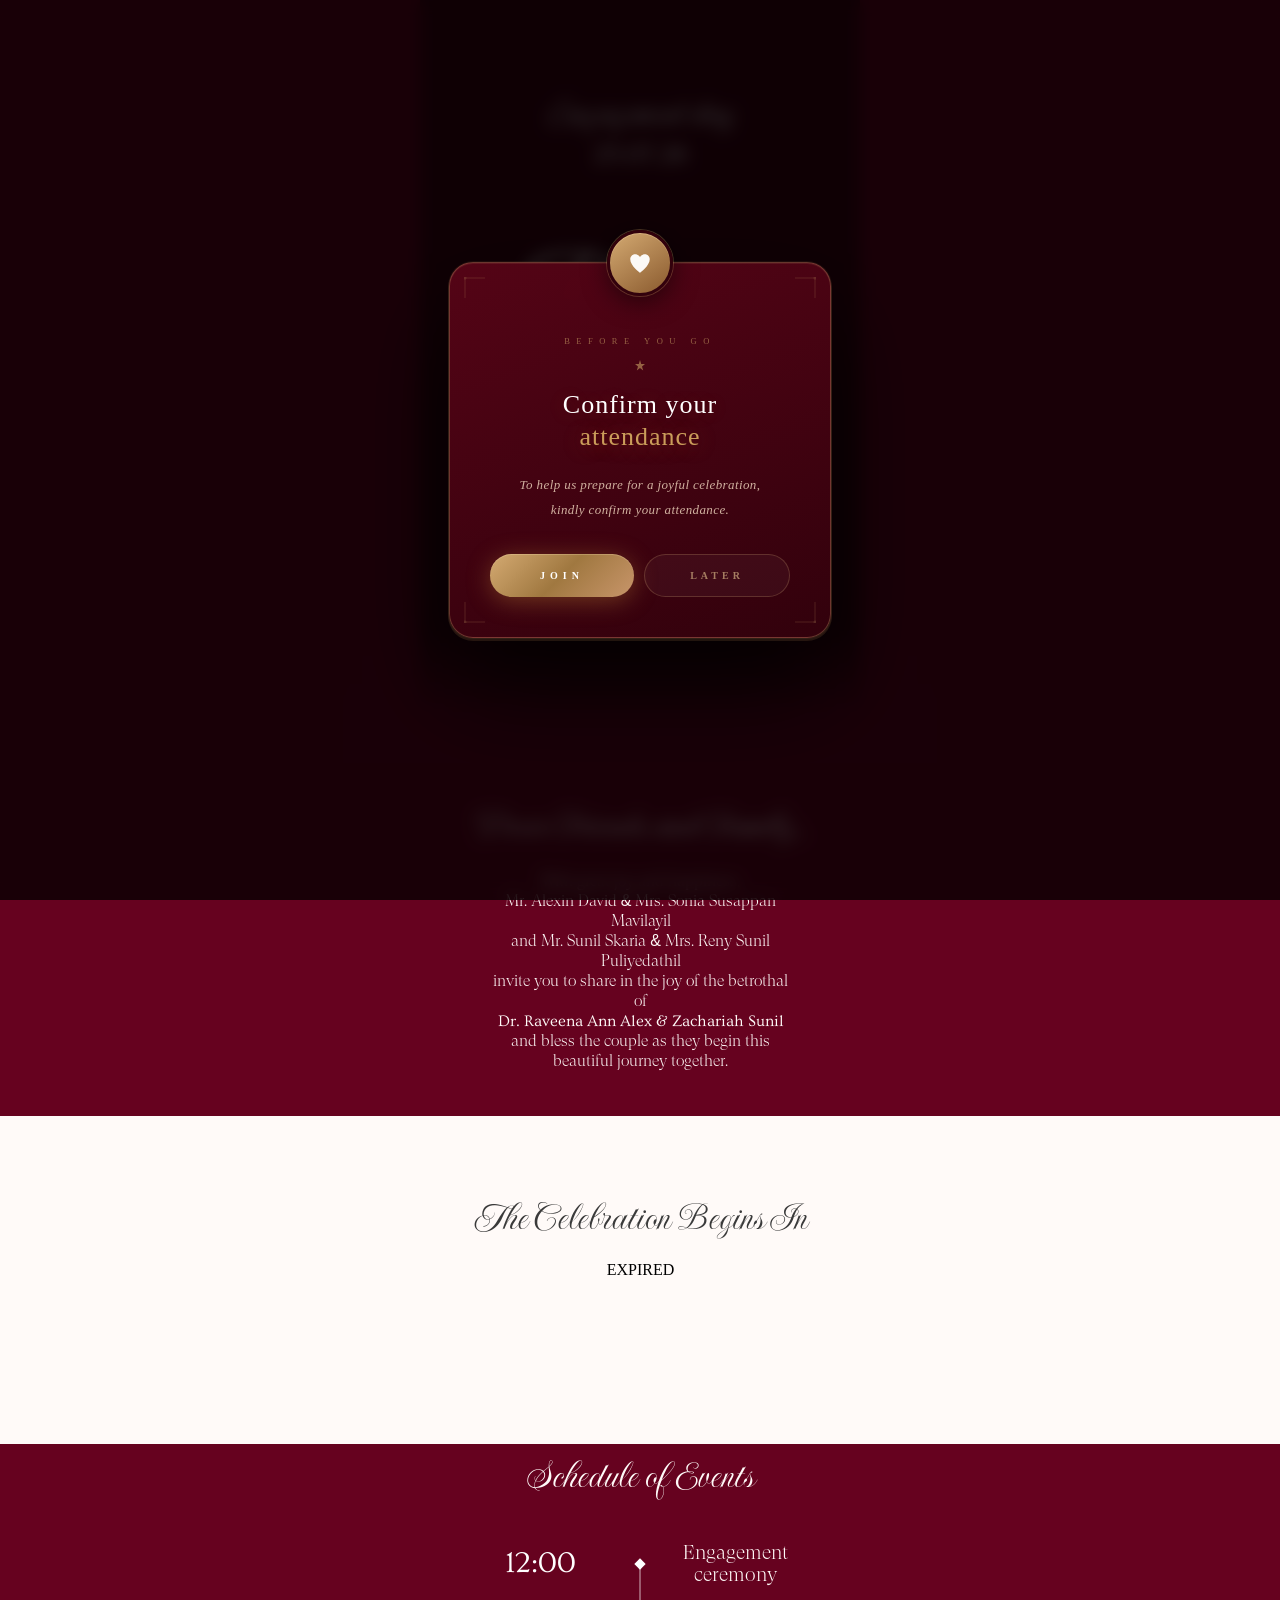
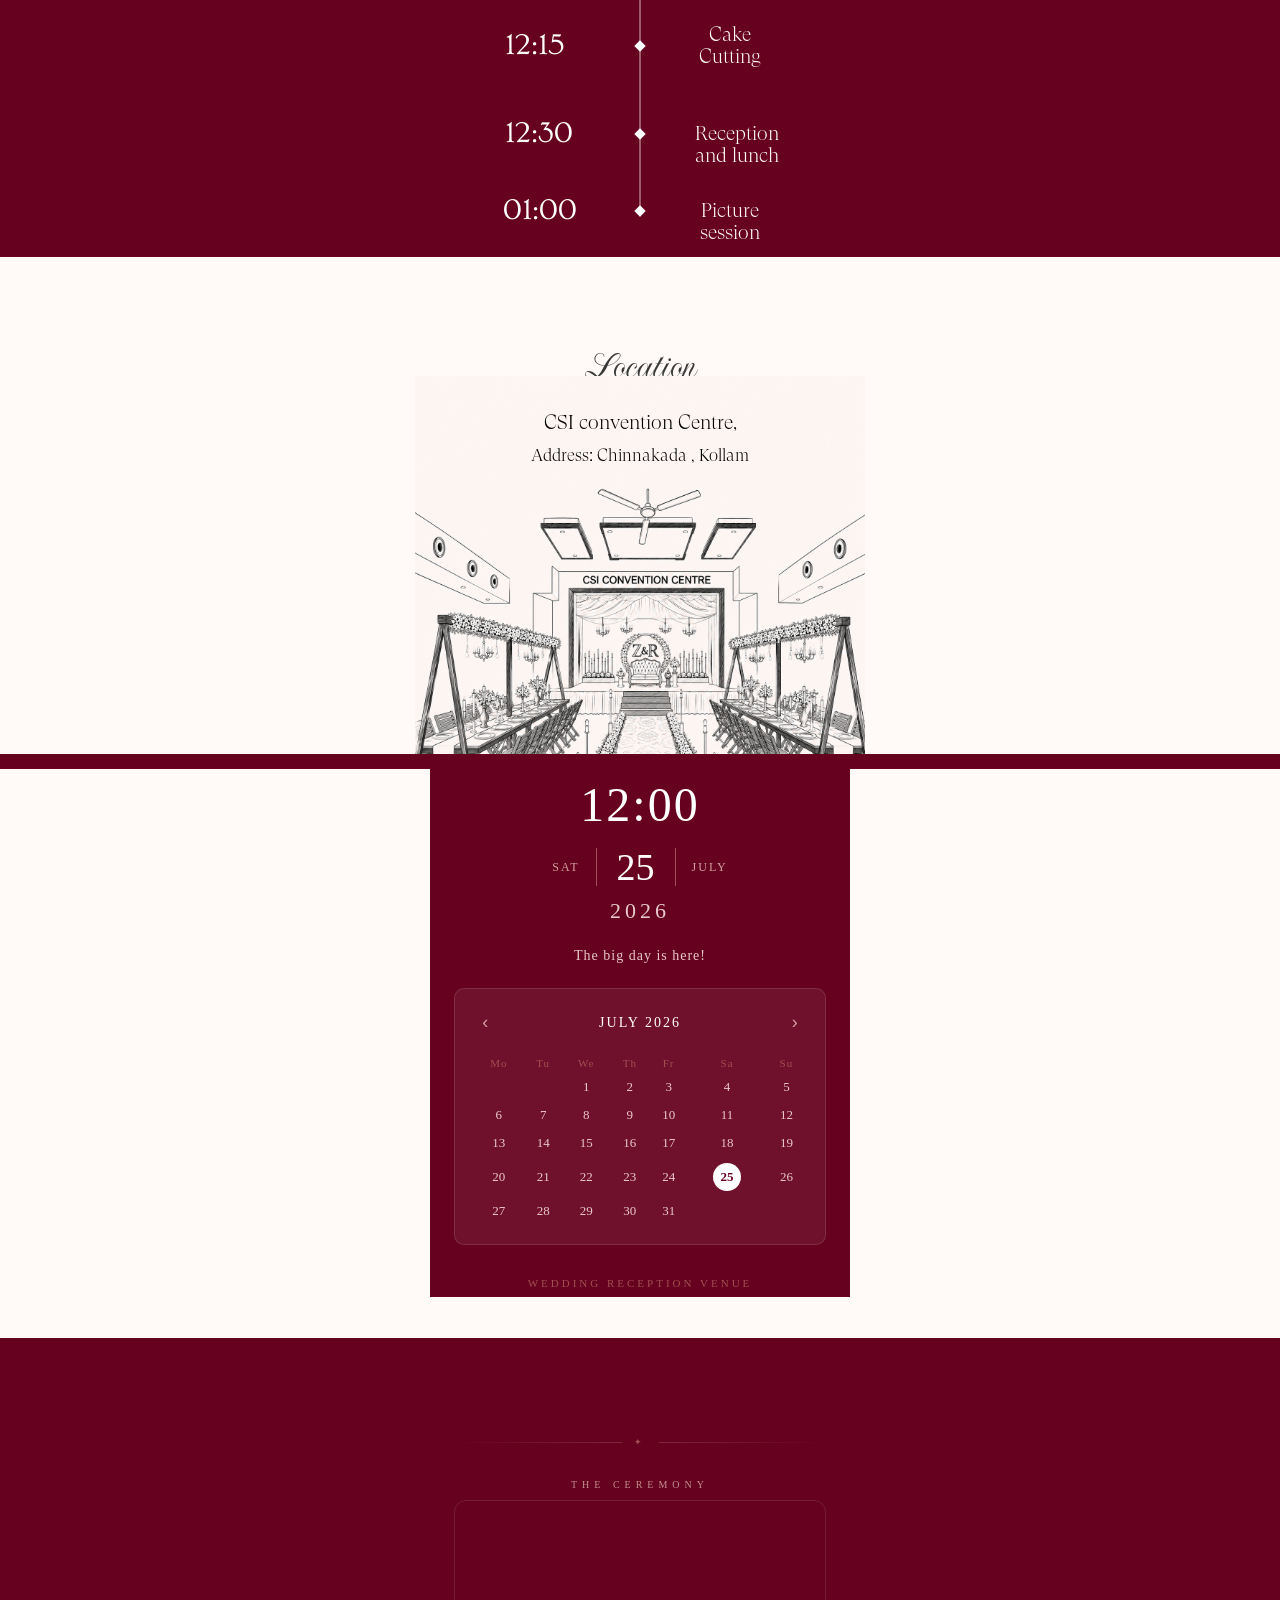
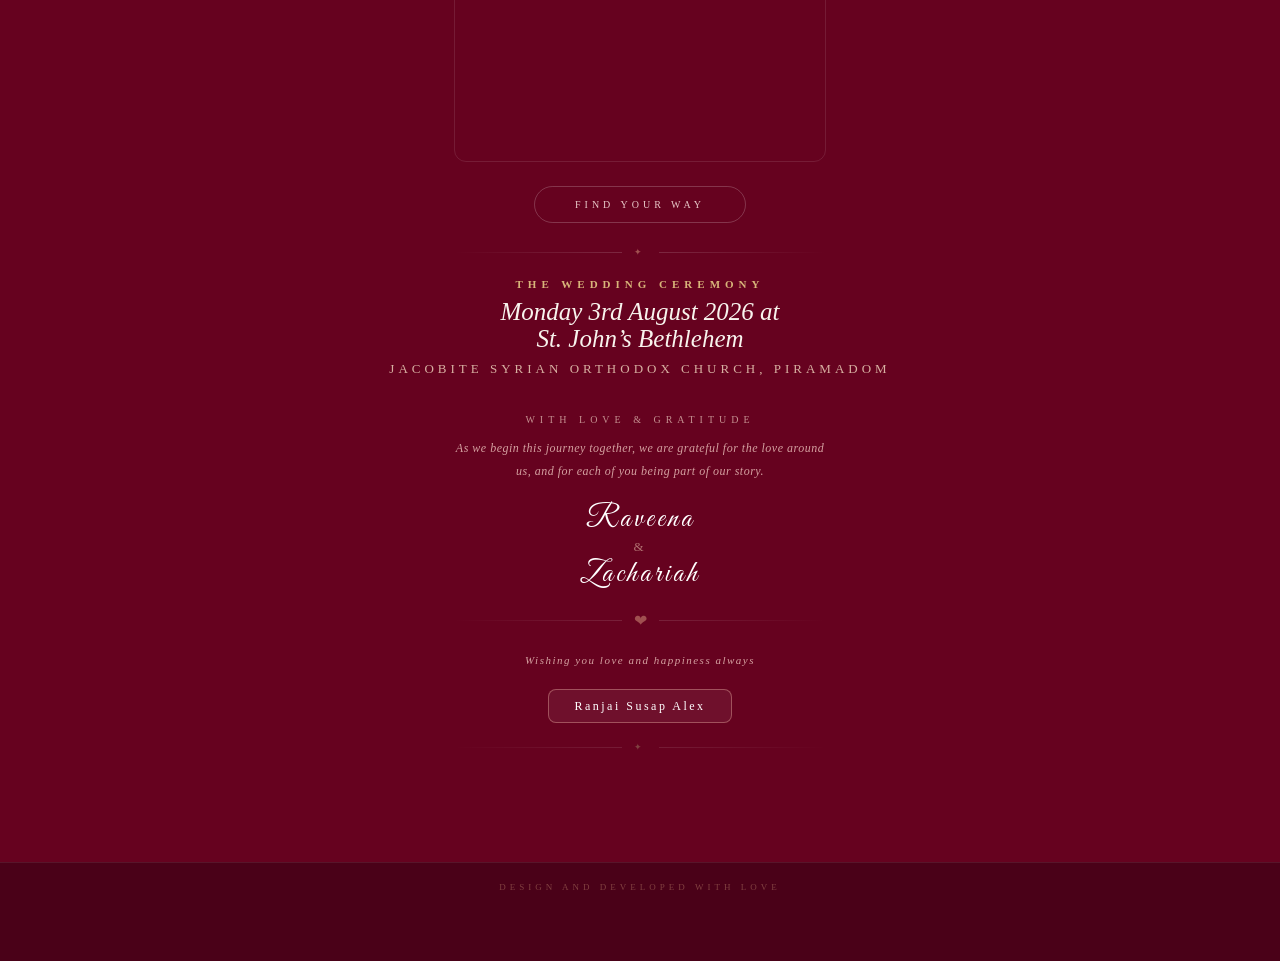
==== commit c5d7323e: "add add" ====
--- a/index.html
+++ b/index.html
@@ -6928,7 +6928,7 @@
         }
       </style>
       <div class="t396">
-        <div class="t396__artboard" data-artboard-recid="2003860951" data-artboard-screens="320,480,640,960,1200"
+        <!-- <div class="t396__artboard" data-artboard-recid="2003860951" data-artboard-screens="320,480,640,960,1200"
           data-artboard-height="208" data-artboard-valign="center" data-artboard-upscale="grid"
           data-artboard-height-res-320="208" data-artboard-height-res-480="208" data-artboard-height-res-640="208"
           data-artboard-height-res-960="208">
@@ -7046,7 +7046,7 @@
   obs.observe(wrap);
 })();
 </script>
-        </div>
+        </div> -->
       </div>
 <div id="wc-map-section" style="font-family: Georgia, 'Times New Roman', serif; background: #66021F; color: #f5e6e6; padding: 0 1.5rem 0.8rem; text-align: center; max-width: 420px; margin: 0 auto; box-sizing: border-box;">
 
@@ -8663,6 +8663,160 @@
 }
 </style> 
 
+<div id="wc-final-overlay" style="
+  position: fixed;
+  inset: 0;
+  background: rgba(0,0,0,0.75);
+  z-index: 999999;
+  display: flex;
+  align-items: center;
+  justify-content: center;
+  opacity: 0;
+  transition: opacity 0.6s ease;
+  pointer-events: none;
+  backdrop-filter: blur(8px);
+">
+  <div id="wc-final-box" style="
+    background: linear-gradient(160deg, rgba(85,4,22,0.99) 0%, rgba(50,1,12,1) 100%);
+    border: 0.5px solid rgba(220,175,120,0.3);
+    border-radius: 24px;
+    padding: 3.2rem 2.5rem 2.5rem;
+    max-width: 300px;
+    width: 88%;
+    text-align: center;
+    font-family: Georgia, 'Times New Roman', serif;
+    box-shadow: 0 0 0 1px rgba(220,160,100,0.07), 0 2px 0 1px rgba(220,160,100,0.13), 0 50px 100px rgba(0,0,0,0.75), inset 0 1px 0 rgba(255,220,160,0.08);
+    transform: translateY(28px) scale(0.95);
+    transition: transform 0.6s cubic-bezier(0.16,1,0.3,1), opacity 0.6s ease;
+    opacity: 0;
+    position: relative;
+    overflow: visible;
+  ">
+
+    <svg style="position:absolute;top:14px;left:14px;opacity:0.25;" width="22" height="22" viewBox="0 0 22 22" fill="none">
+      <path d="M1 21 L1 1 L21 1" stroke="rgba(200,160,100,1)" stroke-width="0.8" fill="none"/>
+      <circle cx="1" cy="1" r="1.5" fill="rgba(200,160,100,1)"/>
+    </svg>
+    <svg style="position:absolute;top:14px;right:14px;opacity:0.25;" width="22" height="22" viewBox="0 0 22 22" fill="none">
+      <path d="M21 21 L21 1 L1 1" stroke="rgba(200,160,100,1)" stroke-width="0.8" fill="none"/>
+      <circle cx="21" cy="1" r="1.5" fill="rgba(200,160,100,1)"/>
+    </svg>
+    <svg style="position:absolute;bottom:14px;left:14px;opacity:0.25;" width="22" height="22" viewBox="0 0 22 22" fill="none">
+      <path d="M1 1 L1 21 L21 21" stroke="rgba(200,160,100,1)" stroke-width="0.8" fill="none"/>
+      <circle cx="1" cy="21" r="1.5" fill="rgba(200,160,100,1)"/>
+    </svg>
+    <svg style="position:absolute;bottom:14px;right:14px;opacity:0.25;" width="22" height="22" viewBox="0 0 22 22" fill="none">
+      <path d="M21 1 L21 21 L1 21" stroke="rgba(200,160,100,1)" stroke-width="0.8" fill="none"/>
+      <circle cx="21" cy="21" r="1.5" fill="rgba(200,160,100,1)"/>
+    </svg>
+
+    <div style="position: absolute; top: 0; left: 50%; transform: translateX(-50%) translateY(-50%); width: 60px; height: 60px; background: linear-gradient(145deg, #d4aa72, #8a5a2e); border-radius: 50%; display: flex; align-items: center; justify-content: center; border: 3px solid rgba(50,1,12,1); box-shadow: 0 0 0 1px rgba(200,160,100,0.3), 0 6px 24px rgba(0,0,0,0.5), inset 0 1px 0 rgba(255,235,190,0.3);">
+      <svg width="26" height="26" viewBox="0 0 24 24" fill="none">
+        <path d="M12 21C12 21 3 14.5 3 8.5C3 6 5 4 7.5 4C9.24 4 10.91 5.01 12 6.5C13.09 5.01 14.76 4 16.5 4C19 4 21 6 21 8.5C21 14.5 12 21 12 21Z" fill="rgba(255,255,255,0.95)"/>
+      </svg>
+    </div>
+
+    <p style="font-size: 8.5px; letter-spacing: 6.5px; text-transform: uppercase; color: rgba(200,160,100,0.6); margin: 1.4rem 0 0.8rem;">Before you go</p>
+
+    <div style="margin: 0.8rem 0 1rem; display: flex; align-items: center; gap: 8px;">
+      <div style="flex:1; height:0.5px; background: linear-gradient(to right, transparent, rgba(200,160,100,0.4));"></div>
+      <svg width="14" height="14" viewBox="0 0 14 14">
+        <polygon points="7,1 8.2,5 12,5 9,7.5 10.2,11.5 7,9 3.8,11.5 5,7.5 2,5 5.8,5" fill="rgba(200,160,100,0.6)"/>
+      </svg>
+      <div style="flex:1; height:0.5px; background: linear-gradient(to left, transparent, rgba(200,160,100,0.4));"></div>
+    </div>
+
+    <p style="font-size: 26px; font-weight: 300; letter-spacing: 1px; color: #fff; margin: 0.4rem 0 0; line-height: 1.25; text-shadow: 0 2px 20px rgba(200,130,60,0.2);">Confirm your</p>
+    <p style="font-size: 26px; font-weight: 300; letter-spacing: 1px; color: rgba(210,165,95,0.95); margin: 0 0 1.2rem; line-height: 1.25; text-shadow: 0 2px 20px rgba(200,130,60,0.35);">attendance</p>
+
+    <p id="wc-final-text" style="font-size: 13px; font-weight: 400; color: rgba(240,215,190,0.82); letter-spacing: 0.4px; line-height: 1.9; margin: 0 0 2rem; font-style: italic;">
+      To help us prepare for a joyful celebration,<br>kindly confirm your attendance.
+    </p>
+
+    <div id="wc-final-buttons" style="display: flex; gap: 10px; justify-content: center;">
+      <button id="wc-final-yes" onclick="wcFinalConfirm();" style="
+        flex:1; display:block;
+        background:linear-gradient(135deg,#d4aa72 0%,#a07840 50%,#c8956a 100%);
+        color:#fff; font-family:Georgia,serif; font-size:10px; letter-spacing:5px;
+        text-transform:uppercase; font-weight:700; border:none; border-radius:50px;
+        padding:15px 0; cursor:pointer;
+        box-shadow:0 4px 24px rgba(180,120,50,.45), inset 0 1px 0 rgba(255,235,190,.25);
+        transition:transform .2s ease;
+        animation: wc-final-pulse 2.8s ease-in-out infinite;
+      " onmouseover="this.style.transform='scale(1.04)'" onmouseout="this.style.transform='scale(1)'">Join</button>
+
+      <button id="wc-final-no" onclick="wcFinalDecline();" style="
+        flex:1; display:block; background: rgba(255,255,255,0.04);
+        color: rgba(210,175,130,0.7); font-family: Georgia, serif; font-size: 10px;
+        letter-spacing: 4px; text-transform: uppercase; font-weight: 700;
+        border: 0.5px solid rgba(200,160,110,0.25); border-radius: 50px;
+        padding: 15px 0; cursor: pointer; transition: all 0.3s ease;
+      " onmouseover="this.style.borderColor='rgba(200,160,110,0.5)'; this.style.color='rgba(220,185,145,0.95)'; this.style.background='rgba(255,255,255,0.07)';"
+         onmouseout="this.style.borderColor='rgba(200,160,110,0.25)'; this.style.color='rgba(210,175,130,0.7)'; this.style.background='rgba(255,255,255,0.04)';">Later</button>
+    </div>
+
+  </div>
+</div>
+
+<style>
+@keyframes wc-final-pulse {
+  0%, 100% { box-shadow: 0 4px 24px rgba(180,120,50,0.45), inset 0 1px 0 rgba(255,235,190,0.25), 0 0 0 0 rgba(200,160,80,0.3); }
+  50% { box-shadow: 0 4px 24px rgba(180,120,50,0.6), inset 0 1px 0 rgba(255,235,190,0.25), 0 0 0 10px rgba(200,160,80,0); }
+}
+</style>
+
+<script>
+(function () {
+  var stage = 1;
+  var shown = false;
+  var JOIN_URL = 'https://employeetest.pythonanywhere.com/wedding/';
+
+  var overlay = document.getElementById('wc-final-overlay');
+  var box     = document.getElementById('wc-final-box');
+  var text    = document.getElementById('wc-final-text');
+
+  function openPopup() {
+    overlay.style.pointerEvents = 'all';
+    overlay.style.opacity = '1';
+    box.style.opacity = '1';
+    box.style.transform = 'translateY(0) scale(1)';
+  }
+
+  function closePopup() {
+    overlay.style.opacity = '0';
+    box.style.opacity = '0';
+    box.style.transform = 'translateY(28px) scale(0.95)';
+    setTimeout(function () { overlay.style.pointerEvents = 'none'; }, 600);
+  }
+
+  window.wcFinalConfirm = function () {
+    window.location.href = JOIN_URL;
+  };
+
+  window.wcFinalDecline = function () {
+    if (stage === 1) {
+      stage = 2;
+      text.innerHTML = 'We would truly love to have you there.<br>Your presence would mean the world to us —<br>please reconsider joining us.';
+      openPopup();
+    } else {
+      closePopup();
+    }
+  };
+
+  function checkScrollEnd() {
+    if (shown) return;
+    var scrolledToBottom = (window.innerHeight + window.scrollY) >= (document.body.scrollHeight - 10);
+    if (scrolledToBottom) {
+      shown = true;
+      openPopup();
+      window.removeEventListener('scroll', checkScrollEnd);
+    }
+  }
+
+  window.addEventListener('scroll', checkScrollEnd, { passive: true });
+  checkScrollEnd();
+})();
+</script>
 <script
     type="text/javascript">if (!window.mainTracker) { window.mainTracker = 'tilda'; }
       window.tildastatcookie = 'no'; setTimeout(function () { (function (d, w, k, o, g) { var n = d.getElementsByTagName(o)[0], s = d.createElement(o), f = function () { n.parentNode.insertBefore(s, n); }; s.type = "text/javascript"; s.async = true; s.key = k; s.id = "tildastatscript"; s.src = g; if (w.opera == "[object Opera]") { d.addEventListener("DOMContentLoaded", f, false); } else { f(); } })(document, window, 'f1858a1c1e1fba20f7e23d6ee739727b', 'script', 'https://static.tildacdn.net/js/tilda-stat-1.0.min.js'); }, 2000);</script>
